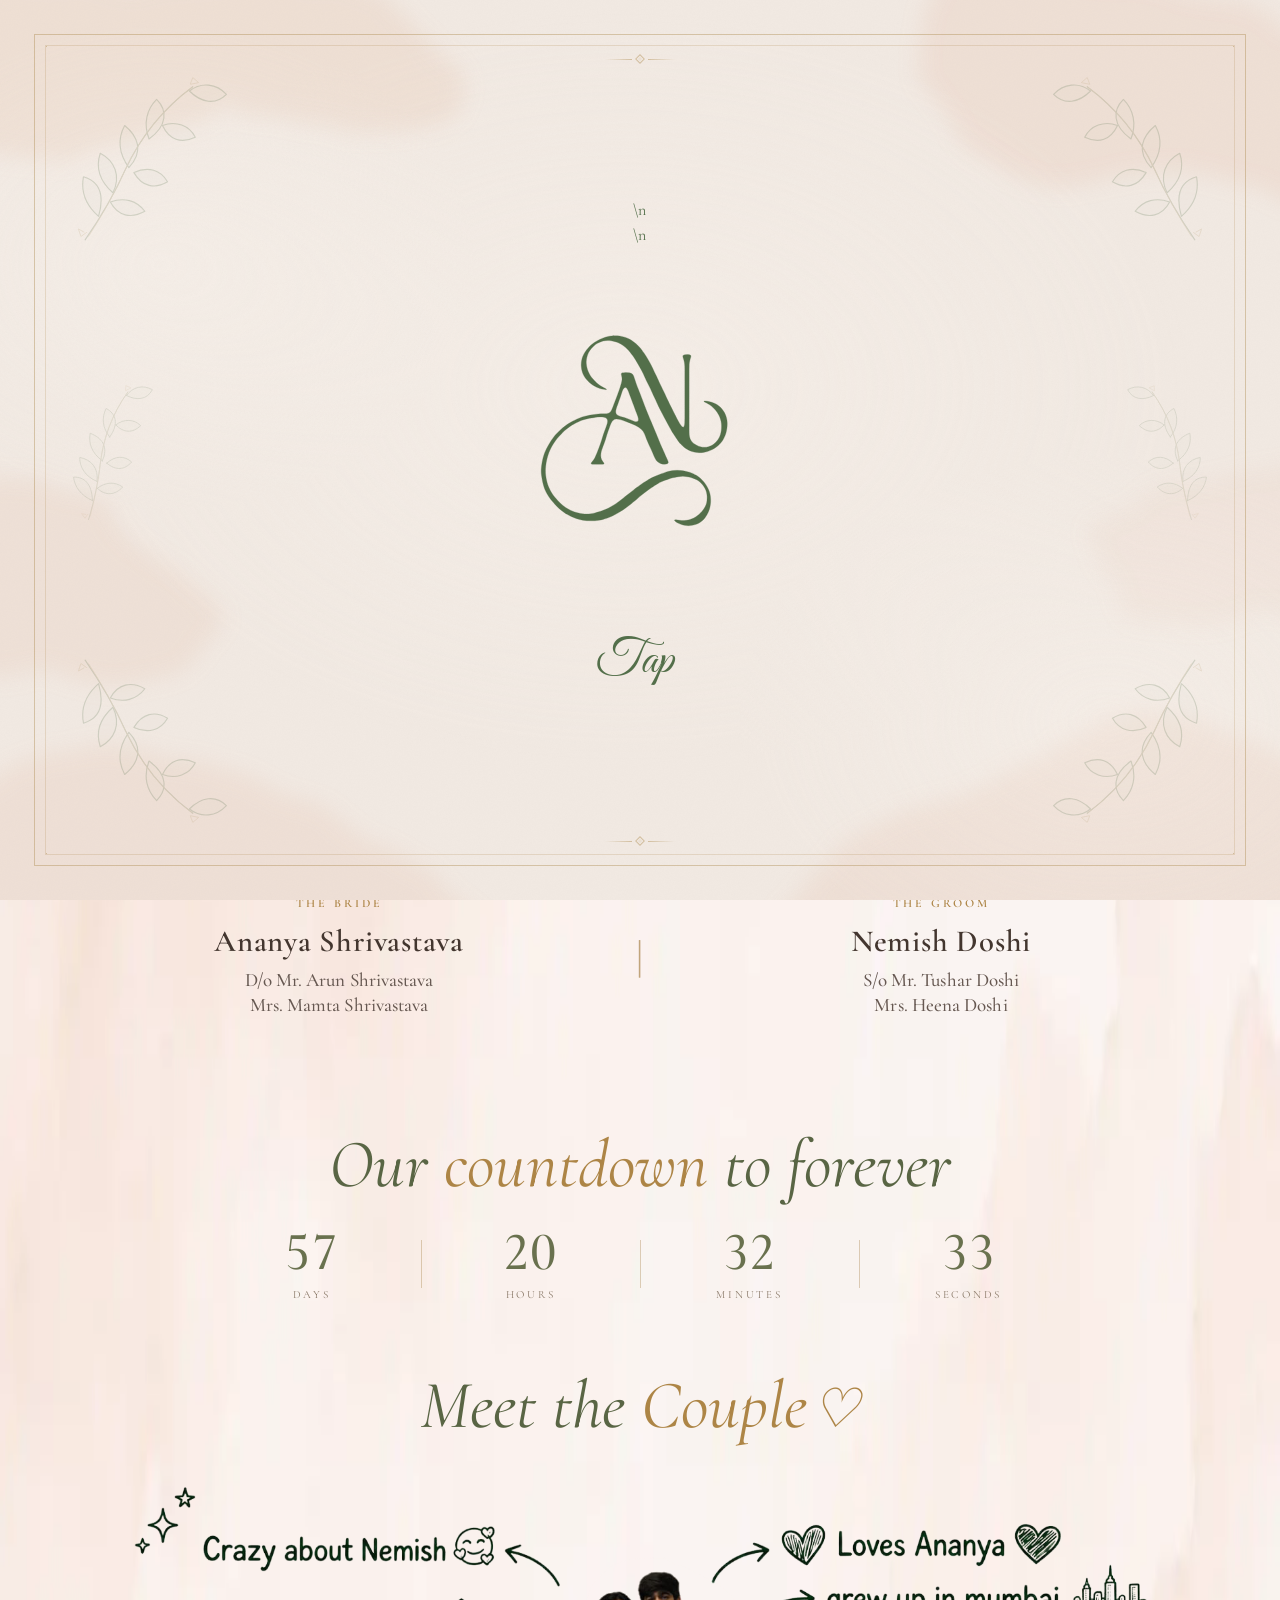
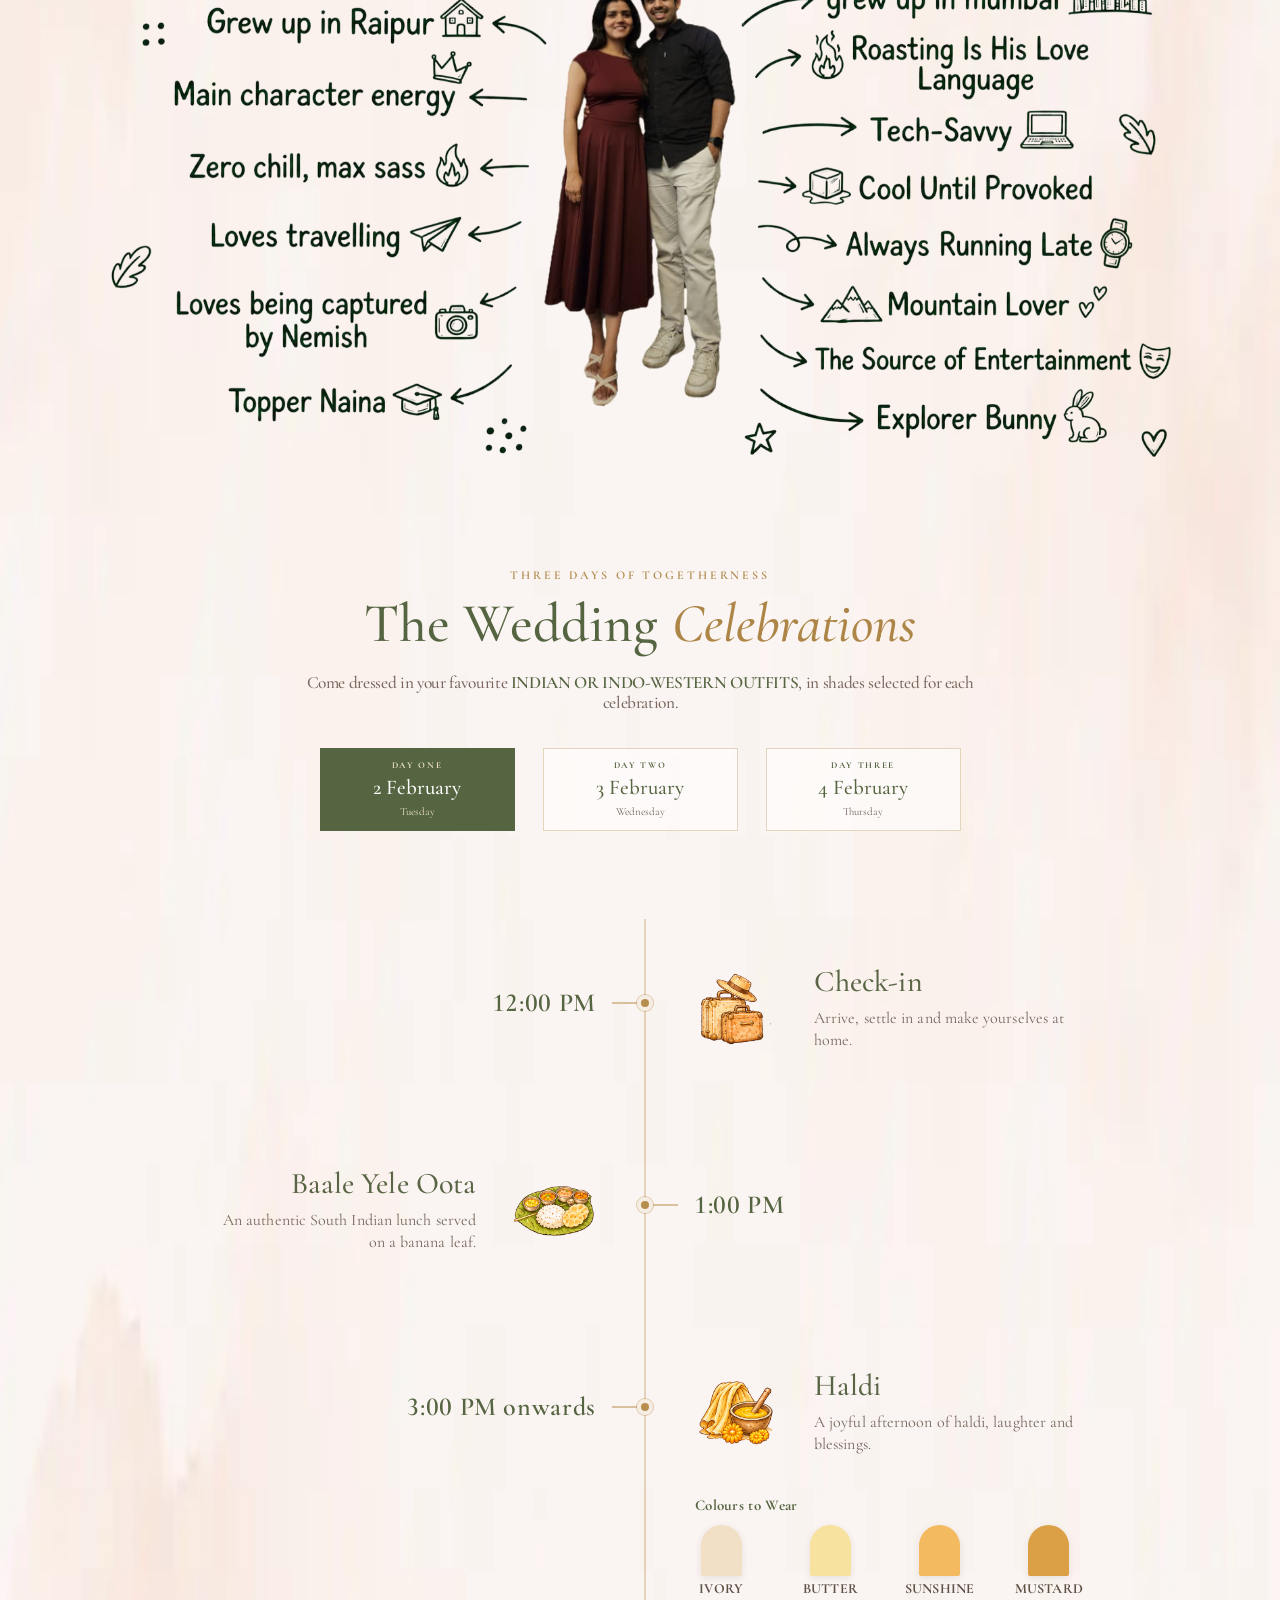
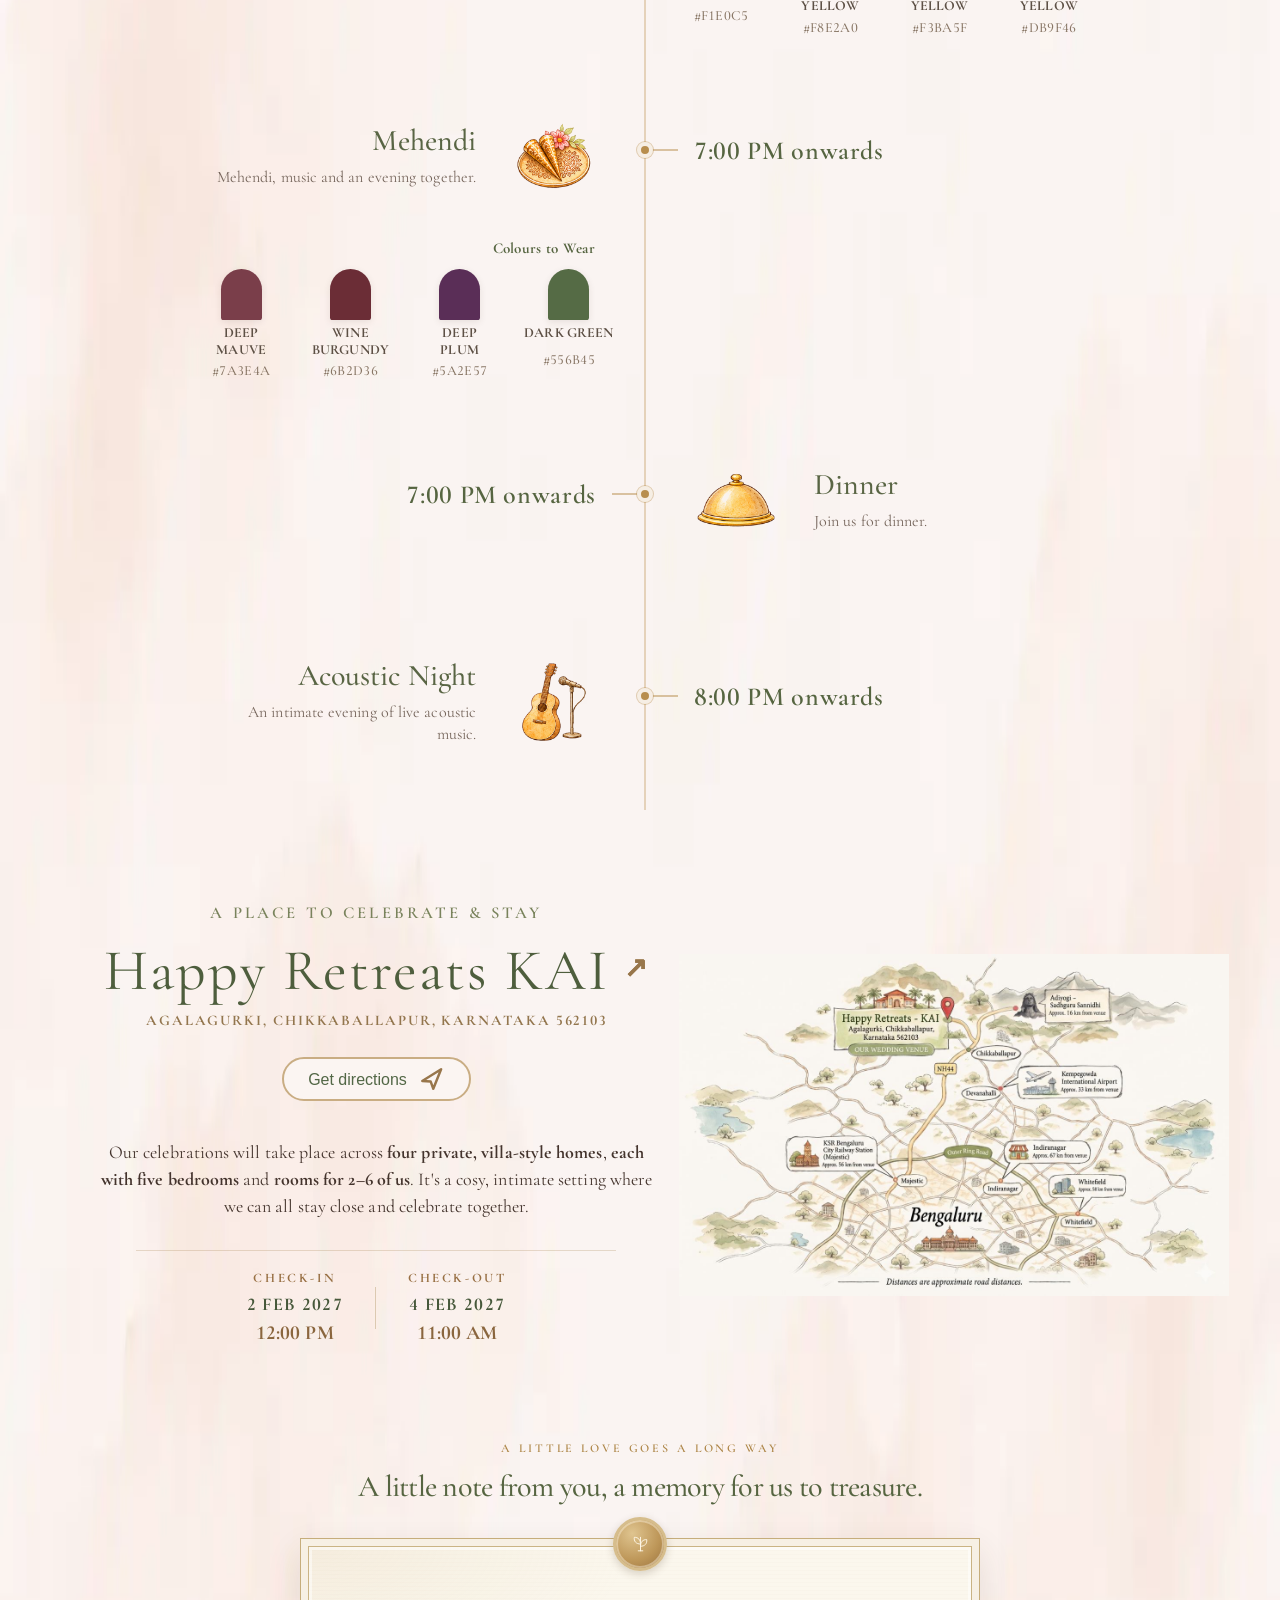
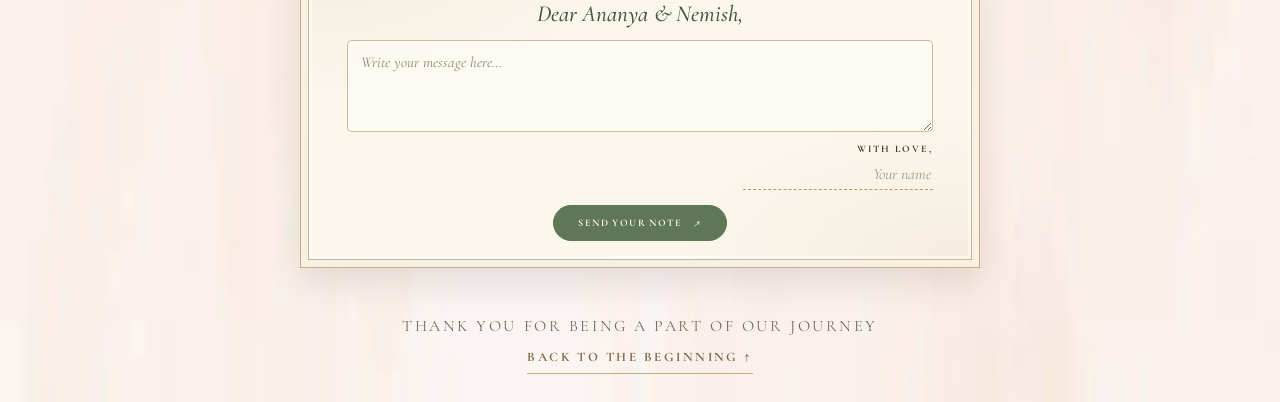
==== index.html @ 3cb09803 "Add balanced side botanical accents to intro cover" ====
<!doctype html>
<html lang="en">
<head>
  <meta charset="utf-8">
  <meta name="viewport" content="width=device-width, initial-scale=1">
  <meta name="theme-color" content="#fbf7f0">
  <meta name="description" content="Ananya Shrivastava and Nemish Doshi invite you to celebrate their wedding on 2–3 February 2027 at Happy Retreats KAI, Chikkaballapur, Karnataka.">
  <!-- Social link preview (Open Graph / Twitter) -->
  <meta property="og:type" content="website">
  <meta property="og:title" content="Ananya &amp; Nemish | Wedding Invitation">
  <meta property="og:description" content="We invite you to celebrate the wedding of Ananya and Nemish · 2–3 February 2027 · Bangalore, Karnataka.">
  <meta property="og:url" content="https://anu97github.github.io/ananya-nemish-wedding/">
  <meta property="og:image" content="https://raw.githubusercontent.com/anu97github/ananya-nemish-wedding/main/assets/Elegant%20Ananya%20and%20Nemish%20Wedding%20Invitation%20laptop.png">
  <meta property="og:image:alt" content="The wedding invitation hero image with the AN monogram, hands with rings, and Ananya and Nemish's wedding date and location">
  <meta name="twitter:card" content="summary_large_image">
  <meta name="twitter:title" content="Ananya &amp; Nemish | Wedding Invitation">
  <meta name="twitter:description" content="2–3 February 2027 · Bangalore, Karnataka">
  <meta name="twitter:image" content="https://raw.githubusercontent.com/anu97github/ananya-nemish-wedding/main/assets/Elegant%20Ananya%20and%20Nemish%20Wedding%20Invitation%20laptop.png">
  <title>Ananya &amp; Nemish | Wedding Invitation · 2–3 February 2027</title>
  <link rel="icon" type="image/png" href="assets/an-reverse.png">
  <link rel="apple-touch-icon" href="assets/an-reverse.png">
  <link rel="preconnect" href="https://fonts.googleapis.com">
  <link rel="preconnect" href="https://fonts.gstatic.com" crossorigin>
  <link href="https://fonts.googleapis.com/css2?family=Allura&family=Cormorant+Garamond:ital,wght@0,400;0,500;0,600;0,700;1,400;1,500&display=swap" rel="stylesheet">
  <link rel="preload" as="image" href="assets/intro-monogram-reference.svg">
  <link rel="stylesheet" href="styles.css?v=botanical-details-2">
  <link rel="preload" href="/assets/Mangal%20Rang%20Instrumental%20Ramayana%20A.R.%20Rahman.mp3" as="audio" type="audio/mpeg" fetchpriority="high">
  <script src="rsvp-config.js"></script>
  <script defer src="script.js?v=intro-ornaments-2"></script>
  <link rel="preconnect" href="https://fonts.googleapis.com">
  <link rel="preconnect" href="https://fonts.gstatic.com" crossorigin>
  <link href="https://fonts.googleapis.com/css2?family=Great+Vibes&display=swap" rel="stylesheet">
</head>
<body class="intro-active">
  <audio id="weddingAudio" preload="auto" loop playsinline aria-label="Wedding soundtrack"><source src="assets/Mangal%20Rang%20Instrumental%20Ramayana%20A.R.%20Rahman.mp3" type="audio/mpeg"></audio>
  <section class="invitation-intro" id="invitationIntro" aria-label="Open the wedding website">
    <span class="intro-botanical tl" aria-hidden="true"></span>
    <span class="intro-botanical tr" aria-hidden="true"></span>
    <span class="intro-botanical bl" aria-hidden="true"></span>
    <span class="intro-botanical br" aria-hidden="true"></span>\n    <span class="intro-botanical side-left" aria-hidden="true"></span>\n    <span class="intro-botanical side-right" aria-hidden="true"></span>
    <div class="intro-ornament intro-ornament-top" aria-hidden="true"><span></span></div>
    <div class="intro-logo" role="img" aria-label="Ananya and Nemish monogram"></div>
    <button class="intro-open-button" id="introOpenButton" type="button" hidden>TAP TO OPEN</button>
    <div class="intro-ornament intro-ornament-bottom" aria-hidden="true"><span></span></div>
  </section>

  <button class="sound-toggle" id="soundToggle" type="button" aria-pressed="false" aria-label="Turn wedding music on">
    <span class="sound-symbol" aria-hidden="true">♫</span><span id="soundLabel">SOUND OFF</span>
  </button>

  <main id="home"><section class="hero hero-editorial" aria-label="Wedding invitation for Ananya and Nemish">
      <div class="hero-image" aria-hidden="true">
        <picture>
          <source media="(max-width: 767px)" srcset="assets/Elegant%20Olive%20Wedding%20Invite%20mobile.png">
          <source media="(min-width: 768px) and (max-width: 1024px)" srcset="assets/Elegant%20Olive%20Wedding%20Invite%20mobile.png">
          <source media="(min-width: 1025px) and (max-width: 1199px)" srcset="assets/Ananya%20%26%20Nemish%20Wedding%20Invitation%20ipad.png">
          <img src="assets/Elegant%20Ananya%20and%20Nemish%20Wedding%20Invitation%20laptop.png" alt="Wedding invitation for Ananya and Nemish, 2 and 3 February 2027 at Happy Retreats KAI, Chikkaballapur" fetchpriority="high" decoding="async">
        </picture>
      </div>
    </section>

    <section class="families-countdown-section" id="families">
      <div class="families-section">
      <div class="families-heading">
        <p class="eyebrow">AN UNION OF TWO FAMILIES</p>
        <h2>with love &amp; blessings</h2>
        <div class="ornament-divider"><span></span><b>✥</b><span></span></div>
      </div>
      <div class="family-grid">
        <article class="family-card bride-card">
          <p class="family-role">THE BRIDE</p>
          <h3>Ananya Shrivastava</h3>
          <p class="parent-line">D/o Mr. Arun Shrivastava</p>
          <p class="parent-line">Mrs. Mamta Shrivastava</p>
        </article>
        <div class="family-separator" aria-hidden="true">|</div>
        <article class="family-card groom-card">
          <p class="family-role">THE GROOM</p>
          <h3>Nemish Doshi</h3>
          <p class="parent-line">S/o Mr. Tushar Doshi</p>
          <p class="parent-line">Mrs. Heena Doshi</p>
        </article>
      </div>
      </div>
      <div class="countdown-section" id="countdown" aria-labelledby="countdownTitle">
      <div class="countdown-inner">
        <h2 id="countdownTitle">Our <span class="heading-accent">countdown</span> to forever</h2>
        <div class="hero-countdown" id="countdownClock" aria-label="Countdown to the celebrations">
          <div><strong data-unit="days">—</strong><span>DAYS</span></div>
          <i></i>
          <div><strong data-unit="hours">—</strong><span>HOURS</span></div>
          <i></i>
          <div><strong data-unit="minutes">—</strong><span>MINUTES</span></div>
          <i></i>
          <div><strong data-unit="seconds">—</strong><span>SECONDS</span></div>
        </div>
        
      </div>
      </div>
    </section>

    <section class="couple-section reveal-section" id="meet-the-couple" aria-labelledby="meetCoupleTitle">
      <h2 class="about-us-title" id="meetCoupleTitle">Meet the <span class="heading-accent">Couple</span></h2>
      <img src="assets/about%20us%20version%201.png" alt="Ananya and Nemish together" loading="lazy">
    </section>

    <section class="itinerary-section reveal-section" id="itinerary" aria-labelledby="itineraryTitle">
      <div class="itinerary-heading">
        <p class="eyebrow">THREE DAYS OF TOGETHERNESS</p>
        <h2 id="itineraryTitle">The Wedding <em>Celebrations</em></h2>
        <p class="itinerary-dresscode-note">Come dressed in your favourite <span class="dresscode-green">Indian or Indo-Western outfits</span>, in shades selected for each celebration.</p>
      </div>
      <div class="day-tabs" role="tablist" aria-label="Wedding celebration days">
        <button class="day-tab is-active" id="day-tab-1" role="tab" aria-selected="true" aria-controls="day-panel-1" tabindex="0" data-day="0"><span>DAY ONE</span><strong>2 February</strong><small>Tuesday</small></button>
        <button class="day-tab" id="day-tab-2" role="tab" aria-selected="false" aria-controls="day-panel-2" tabindex="-1" data-day="1"><span>DAY TWO</span><strong>3 February</strong><small>Wednesday</small></button>
        <button class="day-tab" id="day-tab-3" role="tab" aria-selected="false" aria-controls="day-panel-3" tabindex="-1" data-day="2"><span>DAY THREE</span><strong>4 February</strong><small>Thursday</small></button>
      </div>
      <div class="day-panels">
        <div class="day-panel is-active" id="day-panel-1" role="tabpanel" aria-labelledby="day-tab-1" tabindex="0">
          <div class="timeline-scroll" aria-label="Tuesday 2 February timeline">
            <div class="timeline-track" aria-label="Day 1 events">
<article class="timeline-item time-left" data-event-index="1">
  <div class="timeline-time-column"><span class="timeline-time">12:00 PM</span></div>
  <i class="timeline-dot" aria-hidden="true"></i>
  <div class="timeline-event-column"><img class="timeline-event-icon" src="assets/check-in.png" alt="" aria-hidden="true" loading="eager" decoding="async"><h3>Check-in</h3><p>Arrive, settle in and make yourselves at home.</p></div>
</article>
<article class="timeline-item event-left" data-event-index="2">
  <div class="timeline-time-column"><span class="timeline-time">1:00 PM</span></div>
  <i class="timeline-dot" aria-hidden="true"></i>
  <div class="timeline-event-column"><img class="timeline-event-icon" src="assets/baale-yele-oota.png" alt="" aria-hidden="true" loading="eager" decoding="async"><h3>Baale Yele Oota</h3><p>An authentic South Indian lunch served on a banana leaf.</p></div>
</article>
<article class="timeline-item time-left" data-event-index="3">
  <div class="timeline-time-column"><span class="timeline-time">3:00 PM onwards</span></div>
  <i class="timeline-dot" aria-hidden="true"></i>
  <div class="timeline-event-column"><img class="timeline-event-icon" src="assets/haldi.png" alt="" aria-hidden="true" loading="eager" decoding="async"><h3>Haldi</h3><p>A joyful afternoon of haldi, laughter and blessings.</p><h4 class="timeline-palette-title">Colours to Wear</h4><div class="timeline-palette palette-expanded" aria-label="Guest dress code palette"><div class="palette-chip"><span class="palette-arch" style="--swatch:#F1E0C5"></span><strong>IVORY</strong><code>#F1E0C5</code></div><div class="palette-chip"><span class="palette-arch" style="--swatch:#F8E2A0"></span><strong>BUTTER YELLOW</strong><code>#F8E2A0</code></div><div class="palette-chip"><span class="palette-arch" style="--swatch:#F3BA5F"></span><strong>SUNSHINE YELLOW</strong><code>#F3BA5F</code></div><div class="palette-chip"><span class="palette-arch" style="--swatch:#DB9F46"></span><strong>MUSTARD YELLOW</strong><code>#DB9F46</code></div></div></div>
</article>
<article class="timeline-item event-left" data-event-index="4">
  <div class="timeline-time-column"><span class="timeline-time">7:00 PM onwards</span></div>
  <i class="timeline-dot" aria-hidden="true"></i>
  <div class="timeline-event-column"><img class="timeline-event-icon" src="assets/mehendi.png" alt="" aria-hidden="true" loading="eager" decoding="async"><h3>Mehendi</h3><p>Mehendi, music and an evening together.</p><h4 class="timeline-palette-title">Colours to Wear</h4><div class="timeline-palette palette-expanded" aria-label="Guest dress code palette"><div class="palette-chip"><span class="palette-arch" style="--swatch:#7A3E4A"></span><strong>DEEP<br>MAUVE</strong><code>#7A3E4A</code></div><div class="palette-chip"><span class="palette-arch" style="--swatch:#6B2D36"></span><strong>WINE BURGUNDY</strong><code>#6B2D36</code></div><div class="palette-chip"><span class="palette-arch" style="--swatch:#5A2E57"></span><strong>DEEP<br>PLUM</strong><code>#5A2E57</code></div><div class="palette-chip"><span class="palette-arch" style="--swatch:#556B45"></span><strong>DARK GREEN</strong><code>#556B45</code></div></div></div>
</article>
<article class="timeline-item time-left" data-event-index="5">
  <div class="timeline-time-column"><span class="timeline-time">7:00 PM onwards</span></div>
  <i class="timeline-dot" aria-hidden="true"></i>
  <div class="timeline-event-column"><img class="timeline-event-icon" src="assets/dinner.png" alt="" aria-hidden="true" loading="eager" decoding="async"><h3>Dinner</h3><p>Join us for dinner.</p></div>
</article>
<article class="timeline-item event-left" data-event-index="6">
  <div class="timeline-time-column"><span class="timeline-time">8:00 PM onwards</span></div>
  <i class="timeline-dot" aria-hidden="true"></i>
  <div class="timeline-event-column"><img class="timeline-event-icon" src="assets/acoustic-night.png" alt="" aria-hidden="true" loading="eager" decoding="async"><h3>Acoustic Night</h3><p>An intimate evening of live acoustic music.</p></div>
</article>
</div>          </div>
        </div>
        <div class="day-panel" id="day-panel-2" role="tabpanel" aria-labelledby="day-tab-2" tabindex="0" hidden>
          <div class="timeline-scroll" aria-label="Wednesday 3 February timeline">
            <div class="timeline-track" aria-label="Day 2 events">
<article class="timeline-item time-left" data-event-index="1">
  <div class="timeline-time-column"><span class="timeline-time">8:00 AM onwards</span></div>
  <i class="timeline-dot" aria-hidden="true"></i>
  <div class="timeline-event-column"><img class="timeline-event-icon" src="assets/breakfast.png" alt="" aria-hidden="true" loading="eager" decoding="async"><h3>Breakfast</h3><p>A relaxed start to the wedding day.</p></div>
</article>
<article class="timeline-item event-left" data-event-index="2">
  <div class="timeline-time-column"><span class="timeline-time">12:30 PM onwards</span></div>
  <i class="timeline-dot" aria-hidden="true"></i>
  <div class="timeline-event-column"><img class="timeline-event-icon" src="assets/lunch.png" alt="" aria-hidden="true" loading="eager" decoding="async"><h3>Lunch</h3><p>Lunch before the wedding celebrations.</p></div>
</article>
<article class="timeline-item time-left" data-event-index="3">
  <div class="timeline-time-column"><span class="timeline-time">3:00 PM onwards</span></div>
  <i class="timeline-dot" aria-hidden="true"></i>
  <div class="timeline-event-column"><img class="timeline-event-icon" src="assets/wedding.png" alt="" aria-hidden="true" loading="eager" decoding="async"><h3>Wedding</h3><p>For our daytime wedding, please choose from these colours.</p><h4 class="timeline-palette-title">Colours to Wear</h4><div class="timeline-palette palette-expanded" aria-label="Wedding guest dress code palette"><div class="palette-chip"><span class="palette-arch" style="--swatch:#C98F91"></span><strong>DUSTY<br>ROSE</strong><code>#C98F91</code></div><div class="palette-chip"><span class="palette-arch" style="--swatch:#BC8067"></span><strong>PEACH</strong><code>#BC8067</code></div><div class="palette-chip"><span class="palette-arch" style="--swatch:#9B829A"></span><strong>DUSTY<br>MAUVE</strong><code>#9B829A</code></div><div class="palette-chip"><span class="palette-arch" style="--swatch:#7E8966"></span><strong>MUTED<br>OLIVE</strong><code>#7E8966</code></div></div></div>
</article>
<article class="timeline-item event-left" data-event-index="4">
  <div class="timeline-time-column"><span class="timeline-time">7:00 PM onwards</span></div>
  <i class="timeline-dot" aria-hidden="true"></i>
  <div class="timeline-event-column"><img class="timeline-event-icon" src="assets/dinner-day3.png" alt="" aria-hidden="true" loading="eager" decoding="async"><h3>Dinner</h3><p>Celebrate the newlyweds over dinner.</p></div>
</article>
</div>          </div>
        </div>
        <div class="day-panel" id="day-panel-3" role="tabpanel" aria-labelledby="day-tab-3" tabindex="0" hidden>
          <div class="timeline-scroll day-three-timeline" aria-label="Thursday 4 February timeline">
            <div class="timeline-track" aria-label="Day 3 events">
<article class="timeline-item time-left" data-event-index="1">
  <div class="timeline-time-column"><span class="timeline-time">8:00 AM onwards</span></div>
  <i class="timeline-dot" aria-hidden="true"></i>
  <div class="timeline-event-column"><img class="timeline-event-icon" src="assets/breakfast-day3.png" alt="" aria-hidden="true" loading="eager" decoding="async"><h3>Breakfast</h3><p>One last breakfast together.</p></div>
</article>
<article class="timeline-item event-left" data-event-index="2">
  <div class="timeline-time-column"><span class="timeline-time">11:00 AM</span></div>
  <i class="timeline-dot" aria-hidden="true"></i>
  <div class="timeline-event-column"><img class="timeline-event-icon" src="assets/check-out.png" alt="" aria-hidden="true" loading="eager" decoding="async"><h3>Check-out</h3><p>Time to say goodbye, with memories to take home.</p></div>
</article>
</div>          </div>
        </div>
      </div>
      <p class="timeline-hint">← SWIPE TO EXPLORE THE TIMELINE →</p>
    </section>
    <section class="venue-section reveal-section" id="venue">
      <div class="venue-layout">
        <div class="venue-content venue-details-column">
          <p class="eyebrow">A PLACE TO CELEBRATE & STAY</p>
          <h2>Happy Retreats KAI <a class="venue-directions-link" href="https://www.google.com/maps/search/?api=1&amp;query=Happy+Retreats+KAI%2C+Agalagurki%2C+Chikkaballapur%2C+Karnataka+562103" target="_blank" rel="noopener noreferrer" aria-label="Open Happy Retreats KAI in Google Maps" title="Open in Google Maps">↗</a></h2>
          <p class="venue-location">AGALAGURKI, CHIKKABALLAPUR, KARNATAKA 562103</p>
          <p class="venue-get-directions"><a href="https://www.google.com/maps/search/?api=1&amp;query=Happy+Retreats+KAI%2C+Agalagurki%2C+Chikkaballapur%2C+Karnataka+562103" target="_blank" rel="noopener noreferrer"><span class="directions-label">Get directions</span><svg class="directions-icon" viewBox="0 0 40 40" aria-hidden="true"><path d="M5 23L34 5L22 35L18 24L5 23Z" fill="none" stroke="currentColor" stroke-width="3.8" stroke-linecap="round" stroke-linejoin="round"/></svg></a></p>
          <p class="venue-description">Our celebrations will take place across <strong>four private, villa-style homes</strong>, <strong>each with five bedrooms</strong> and <strong>rooms for 2–6 of us</strong>. It's a cosy, intimate setting where we can all stay close and celebrate together.</p>
          <div class="stay-details">
            <div><span>CHECK-IN</span><strong>2 FEB 2027</strong><small>12:00 PM</small></div>
            <i></i>
            <div><span>CHECK-OUT</span><strong>4 FEB 2027</strong><small>11:00 AM</small></div>
          </div>
        </div>
        <div class="venue-map-column">
          <img
            class="venue-map-preview"
            src="assets/map%20preview%20new.jpeg"
            alt="Hand-drawn watercolor map of Bengaluru wedding retreats and nearby landmarks."
            loading="lazy"
            decoding="async"
          >
        </div>
      </div>
    </section>

    <section class="couple-note-section reveal-section" id="couple-note" aria-labelledby="coupleNoteTitle">
      <div class="note-section-inner">
        <p class="eyebrow">A LITTLE LOVE GOES A LONG WAY</p>
        <h2 id="coupleNoteTitle">A little note from you, a memory for us to treasure.</h2>
        <div class="guestbook-card is-open" id="guestbookCard">
          <span class="guestbook-medallion" aria-hidden="true"></span>
          <div class="guestbook-card-inner">
            <p class="guestbook-dear">Dear Ananya &amp; Nemish,</p>
            <form id="guestbookForm" class="guestbook-form" method="post" target="guestbookSubmitFrame" novalidate>
              <input type="hidden" name="submissionId" id="guestbookSubmissionId" value="">
              <label class="guestbook-honeypot" aria-hidden="true" tabindex="-1">Leave this field empty<input type="text" name="website" tabindex="-1" autocomplete="off"></label>
              <textarea id="guestbookMessage" name="message" rows="4" maxlength="1200" aria-label="Your note to Ananya and Nemish" placeholder="Write your message here…" required></textarea>
              <label class="guestbook-name-label" for="guestbookName">WITH LOVE,</label>
              <input id="guestbookName" name="name" type="text" maxlength="100" autocomplete="name" placeholder="Your name" required>
              <button class="guestbook-submit" type="submit"><span>SEND YOUR NOTE</span><span aria-hidden="true">↗</span></button>
              <p class="guestbook-feedback" id="guestbookFeedback" role="status" aria-live="polite" hidden></p>
            </form>
          </div>
        </div>
        <iframe name="guestbookSubmitFrame" id="guestbookSubmitFrame" title="Guestbook note submission" class="guestbook-submit-frame"></iframe>
      </div>
    </section>
  <footer class="site-footer site-footer-minimal" id="footer">
    <div class="footer-content">
      <p class="footer-thanks">THANK YOU FOR BEING A PART OF OUR JOURNEY</p>
      <a href="#home" class="back-to-top">BACK TO THE BEGINNING ↑</a>
    </div>
  </footer>
  </main>
  <!-- Redeploy trigger: PR #39 preview refresh -->
  <!-- Trigger Vercel preview deployment -->
</body>
</html>
---- styles.css ----
:root{
  --paper:#FAF8F2;
  --paper-light:#E8E1D3;
  --blush:#E8E1D3;
  --blush-deep:#D9E4D4;
  --sage:#AEBEA3;
  --sage-soft:#D9E4D4;
  --olive:#5F7757;
  --dark-olive:#46563F;
  --gold:#C6AD7B;
  --gold-light:#C6AD7B;
  --ink:#49372B;
  --muted:#49372B;
  --line:rgba(198,173,123,.38);
  --serif:'Montserrat',Arial,sans-serif;
  --sans:'Montserrat',Arial,sans-serif;
  --script:'Allura',cursive;
  --max:1320px;
}
*{box-sizing:border-box}
html{scroll-behavior:smooth;scroll-padding-top:20px}
body{margin:0;background:var(--paper);color:var(--ink);font-family:var(--sans);font-size:16px;line-height:1.6;letter-spacing:.005em}
a{color:inherit;text-decoration:none}
button,input,select,textarea{font:inherit}
::selection{background:#e7d2d1;color:#46342e}
img{max-width:100%}

.sound-toggle{
  position:fixed;z-index:1000;right:20px;bottom:calc(22px + env(safe-area-inset-bottom, 0px));top:auto;width:46px;height:46px;border-radius:50%;
  display:grid;place-items:center;border:1px solid rgba(164,129,72,.55);
  background:rgba(255,251,244,.92);color:var(--olive);box-shadow:0 5px 20px rgba(57,43,32,.11);
  cursor:pointer;transition:background .25s,border-color .25s,transform .25s;
}
.sound-toggle:hover{transform:translateY(-2px);background:#f1e7d9}
.sound-symbol{font-size:23px;line-height:1;color:var(--olive)}
.sound-toggle[aria-pressed=true]{background:var(--olive);border-color:var(--olive);color:white}
.sound-toggle[aria-pressed=true] .sound-symbol{color:white}
#soundLabel{position:absolute;width:1px;height:1px;overflow:hidden;clip:rect(0,0,0,0);white-space:nowrap}
.eyebrow{margin:0;color:var(--gold);font-size:12px;font-weight:600;letter-spacing:.24em;line-height:1.65;text-transform:uppercase}
.ornament-divider{display:flex;align-items:center;justify-content:center;gap:15px;color:var(--gold);margin:18px auto}
.ornament-divider span{width:74px;height:1px;background:var(--gold-light)}
.ornament-divider b{font-size:16px;font-weight:400;line-height:1}
.hero{
  min-height:610px;position:relative;isolation:isolate;overflow:hidden;
  display:flex;align-items:center;justify-content:center;text-align:center;
  padding:68px 24px 54px;
  background:
    radial-gradient(ellipse at 50% 22%,rgba(255,255,255,.9),transparent 53%),
    linear-gradient(135deg,#fffaf4 0%,#f8eeea 48%,#f3f3e9 100%);
}
.hero-border{position:absolute;inset:17px clamp(12px,3vw,38px);border:1px solid rgba(168,134,79,.34);pointer-events:none}
.hero-border:before,.hero-border:after{content:"";position:absolute;width:42px;height:42px;border-color:rgba(173,133,70,.55);border-style:solid}
.hero-border:before{top:9px;left:9px;border-width:1px 0 0 1px}
.hero-border:after{right:9px;bottom:9px;border-width:0 1px 1px 0}
.hero-floral{position:absolute;width:min(26vw,330px);height:min(26vw,330px);background:url('assets/floral-corners.svg') left top/contain no-repeat;opacity:.83;pointer-events:none;z-index:-1}
.hero-floral-left{left:-20px;top:-10px}
.hero-floral-right{right:-20px;top:-10px;transform:scaleX(-1)}
.hero-arch{
  position:absolute;z-index:-1;top:42px;left:50%;transform:translateX(-50%);
  width:min(760px,78vw);height:505px;border:1px solid rgba(184,149,91,.24);
  border-bottom:0;border-radius:52% 52% 0 0/34% 34% 0 0;pointer-events:none;
}
.hero-arch:before{content:"";position:absolute;inset:22px 22px 0;border:1px solid rgba(184,149,91,.16);border-bottom:0;border-radius:52% 52% 0 0/34% 34% 0 0}
.hero-content{position:relative;z-index:1;width:min(900px,100%)}
.hero-monogram{display:block;width:128px;height:91px;object-fit:contain;margin:0 auto 21px}
.hero .eyebrow{margin-bottom:17px;color:#736b3f;font-size:13px;letter-spacing:.28em}
.couple-names{
  display:flex;align-items:baseline;justify-content:center;gap:clamp(12px,2.5vw,30px);
  margin:0 auto;color:var(--olive);font:400 clamp(76px,10vw,132px)/.88 var(--script);
  white-space:nowrap;
}
.couple-names i{font:400 .44em/1 var(--script);color:var(--gold);font-style:normal}
.hero .ornament-divider{margin:25px auto 14px}
.hero-date{margin:0;color:#473a2f;font:600 19px/1.5 var(--serif);letter-spacing:.25em}
.hero-venue{margin:7px 0 17px;color:#66564b;font-size:13px;font-weight:600;letter-spacing:.19em}
.hero-venue span{color:var(--gold);padding:0 5px}
.hero-countdown{display:flex;justify-content:center;align-items:center;gap:clamp(15px,3vw,32px);margin:19px auto 18px}
.hero-countdown>div{display:flex;flex-direction:column;align-items:center;min-width:42px}
.hero-countdown strong{font-size:22px;font-weight:500;line-height:1.1;color:#6b7252;font-variant-numeric:tabular-nums}
.hero-countdown span{font-size:9px;letter-spacing:.2em;color:#8a7968}
.hero-countdown i{height:25px;width:1px;background:var(--line)}
.scroll-link{display:inline-flex;flex-direction:column;align-items:center;gap:6px;margin-top:11px;color:#8a795e;font-size:9px;font-weight:600;letter-spacing:.22em}
.scroll-link span{font-size:18px;color:var(--gold);animation:arrowFloat 1.8s ease-in-out infinite}
@keyframes arrowFloat{0%,100%{transform:translateY(0)}50%{transform:translateY(6px)}}
.families-section{
  position:relative;isolation:isolate;overflow:hidden;padding:47px 24px 54px;
  background:linear-gradient(105deg,#fffaf5 0%,#fffdf9 48%,#fbf5f0 100%);
  border-top:1px solid rgba(181,145,89,.23);border-bottom:1px solid rgba(181,145,89,.23);
}
.families-heading{text-align:center;position:relative;z-index:1}
.families-heading .eyebrow{font-size:13px;letter-spacing:.26em;color:var(--olive)}
.families-heading h2{margin:2px 0 0;color:#886f59;font:italic 400 35px/1.05 var(--serif)}
.families-heading .ornament-divider{margin:13px auto 18px}
.family-grid{
  max-width:1180px;margin:0 auto;display:grid;grid-template-columns:minmax(0,1fr) 150px minmax(0,1fr);
  align-items:center;gap:clamp(20px,4vw,54px);position:relative;z-index:1;
}
.family-card{text-align:center;padding:8px 15px 13px}
.family-role{margin:0 0 12px;color:var(--gold);font-size:12px;font-weight:600;letter-spacing:.24em}
.family-card h3{margin:0 0 10px;color:#43362f;font:600 clamp(26px,2.4vw,36px)/1.08 var(--serif);letter-spacing:.025em}
.parent-line{margin:0;color:#665851;font-size:19px;line-height:1.3;font-weight:500}
.family-emblem{height:112px;display:flex;align-items:center;justify-content:center;gap:14px}
.family-emblem img{width:112px;height:85px;object-fit:contain}
.emblem-rule{height:85px;width:1px;background:rgba(171,135,79,.46)}
.celebrate-section{
  position:relative;max-width:1400px;margin:0 auto;padding:28px clamp(20px,3.5vw,48px);
  display:grid;grid-template-columns:1.08fr .92fr;gap:clamp(26px,4vw,58px);align-items:center;
  background:linear-gradient(110deg,#f4e5e2 0%,#fffaf4 56%,#eef1e8 100%);
  border-bottom:1px solid rgba(173,133,70,.25);
}
.celebrate-image{position:relative;min-height:338px;overflow:hidden;border:1px solid rgba(169,132,81,.29);box-shadow:0 14px 34px rgba(76,54,44,.09)}
.celebrate-image:after{content:"";position:absolute;inset:10px;border:1px solid rgba(255,251,244,.8);pointer-events:none}
.celebrate-image img{width:100%;height:100%;min-height:338px;display:block;object-fit:cover;object-position:center 44%;transition:transform 1s ease}
.celebrate-section:hover .celebrate-image img{transform:scale(1.025)}
.celebrate-copy{text-align:center;padding:22px 15px;position:relative;z-index:1}
.celebrate-copy .eyebrow{color:#7b7951}
.celebrate-copy h2{margin:12px 0 0;color:#4f603a;font:400 clamp(70px,8vw,104px)/.77 var(--script)}
.celebrate-copy h2 em{font-style:normal;color:#a27d62}
.celebrate-copy .ornament-divider{margin:24px auto 17px}
.celebrate-copy>p:last-child{margin:0;color:#77675a;font-size:17px;line-height:1.45;letter-spacing:.03em}
.celebrate-floral{position:absolute;right:0;bottom:0;width:170px;height:150px;background:url('assets/floral-corners.svg') right bottom/contain no-repeat;opacity:.3;transform:rotate(180deg);pointer-events:none}
.event-band{
  position:relative;max-width:1450px;margin:0 auto;padding:24px clamp(18px,3.6vw,52px);
  display:grid;grid-template-columns:minmax(250px, .95fr) minmax(205px,.72fr) minmax(410px,1.35fr);
  gap:clamp(20px,3vw,42px);align-items:center;min-height:350px;
  border-bottom:1px solid rgba(166,133,89,.31);scroll-margin-top:16px;
}
.haldi-band{background:linear-gradient(100deg,#fff7e8 0%,#fcf4e9 55%,#fffaf3 100%)}
.mehendi-band{background:linear-gradient(100deg,#f4e5e4 0%,#f7eeee 52%,#fcf7f1 100%)}
.wedding-band{background:linear-gradient(100deg,#edf2e9 0%,#f2f4ed 55%,#fffaf6 100%)}
.event-photo{position:relative;height:294px;overflow:hidden;border:1px solid rgba(158,125,79,.32);box-shadow:0 10px 26px rgba(66,47,38,.10);background:#f1e6d9}
.event-photo:after{content:"";position:absolute;inset:8px;border:1px solid rgba(255,250,241,.8);pointer-events:none}
.event-photo img{display:block;width:100%;height:100%;object-fit:cover;object-position:center 48%;transition:transform 1s ease}
.event-band:hover .event-photo img{transform:scale(1.035)}
.event-title{text-align:center;padding:12px 0}
.event-kicker{margin:0 0 8px;color:#97764e;font-size:10px;font-weight:600;letter-spacing:.18em}
.event-title h2{margin:0;color:#596544;font:400 clamp(64px,6vw,86px)/.82 var(--script);white-space:nowrap}
.event-subtitle{margin:9px 0 0;color:#59493d;font-size:14px;font-weight:600;letter-spacing:.21em;line-height:1.2}
.small-flourish{display:inline-block;margin-top:14px;color:var(--gold);font-size:17px}
.event-details{min-width:0;padding:10px 0 8px}
.event-facts{display:flex;flex-direction:column;gap:7px;margin:0 0 15px;padding:0 0 15px;border-bottom:1px solid rgba(169,133,77,.28)}
.event-facts p{display:flex;align-items:center;gap:10px;margin:0;color:#56483d;line-height:1.2}
.fact-icon{width:20px;flex:0 0 20px;text-align:center;color:#b28b49;font-size:19px;line-height:1}
.fact-label{font-size:13px;letter-spacing:.095em;font-weight:600}
.event-facts strong{font-size:17px;letter-spacing:.06em;font-weight:700;color:#4f5a3b}
.music-note{font-size:23px}
.dress-code h3{display:flex;align-items:center;justify-content:center;gap:9px;margin:0 0 13px;color:#6b5a48;font-size:11px;font-weight:600;letter-spacing:.2em;text-align:center}
.dress-code h3 span{display:block;width:31px;height:1px;background:#c6aa7a}
.palette-grid{display:grid;grid-template-columns:repeat(4,minmax(0,1fr));gap:clamp(5px,1.1vw,14px);align-items:start}
.palette-swatch{min-width:0;display:flex;align-items:center;flex-direction:column;text-align:center;gap:2px}
.paint-mark{
  display:block;width:clamp(51px,5vw,76px);height:27px;margin:0 auto 2px;
  background:var(--swatch);-webkit-mask:url('assets/paint-stroke.svg') center/100% 100% no-repeat;
  mask:url('assets/paint-stroke.svg') center/100% 100% no-repeat;
  filter:drop-shadow(0 1px 1px rgba(87,67,47,.14));
}
.palette-swatch b{display:block;max-width:100%;color:#5d5146;font-size:10px;line-height:1.25;letter-spacing:.02em;font-weight:700}
.palette-swatch code{font-family:var(--serif);font-size:12px;line-height:1.15;color:#827363;letter-spacing:.04em}
.dress-note{margin:9px 0 0;color:#83776a;font-size:11px;text-align:center;font-style:italic}
.venue-section{
  position:relative;isolation:isolate;overflow:hidden;padding:76px 24px 68px;text-align:center;
  background:linear-gradient(140deg,#f0f3e9 0%,#fdf9f2 51%,#f3e7e6 100%);
  border-bottom:1px solid rgba(169,132,80,.25);
}
.venue-floral{position:absolute;top:-5px;width:230px;height:270px;background:url('assets/floral-corners.svg') left top/contain no-repeat;opacity:.75;z-index:-1}
.venue-floral-left{left:-15px}
.venue-floral-right{right:-15px;transform:scaleX(-1)}
.venue-content{max-width:760px;margin:0 auto;position:relative;z-index:1}
.venue-content .eyebrow{color:#79835c}
.venue-content h2{margin:8px 0 0;color:#4e5e3d;font:400 clamp(39px,5vw,58px)/1.03 var(--serif);letter-spacing:.035em}
.venue-location{margin:7px 0 12px;color:#93764e;font-size:12px;font-weight:700;letter-spacing:.23em}
.venue-address{margin:0;color:#74675d;font-size:16px;line-height:1.4}
.map-link{display:inline-flex;align-items:center;gap:12px;margin:20px auto 25px;padding:10px 28px;border:1px solid #aa8249;border-radius:40px;color:#8a6539;font-size:11px;font-weight:700;letter-spacing:.18em;transition:background .25s,color .25s}
.map-link:hover{background:#a27a45;color:#fff}
.map-link span{font-size:16px}
.stay-details{display:flex;justify-content:center;align-items:center;gap:32px;margin:0 auto;padding-top:17px;border-top:1px solid rgba(162,128,75,.25);max-width:480px}
.stay-details div{display:flex;flex-direction:column;gap:1px}
.stay-details span{color:#927a5d;font-size:10px;letter-spacing:.18em;font-weight:700}
.stay-details strong{font-size:15px;font-weight:700;letter-spacing:.06em}
.stay-details small{font-size:13px;color:#817469}
.stay-details i{display:block;height:42px;width:1px;background:var(--line)}
.rsvp-section{
  position:relative;isolation:isolate;overflow:hidden;padding:76px 24px 82px;text-align:center;
  background:linear-gradient(110deg,#f8eded 0%,#fffaf4 50%,#edf2e9 100%);
}
.rsvp-frame{position:absolute;inset:28px clamp(12px,4vw,54px);border:1px solid rgba(174,135,79,.32);pointer-events:none;z-index:-1}
.rsvp-frame:before{content:"";position:absolute;left:50%;top:-1px;transform:translateX(-50%);width:min(470px,70%);height:95px;border:1px solid rgba(174,135,79,.28);border-bottom:0;border-radius:50% 50% 0 0/100% 100% 0 0;background:rgba(255,250,244,.16)}
.rsvp-floral{position:absolute;top:0;width:240px;height:310px;background:url('assets/floral-corners.svg') left top/contain no-repeat;opacity:.67;z-index:-1}
.rsvp-floral-left{left:-5px}
.rsvp-floral-right{right:-5px;transform:scaleX(-1)}
.rsvp-inner{max-width:700px;margin:0 auto;position:relative;z-index:1}
.rsvp-inner .eyebrow{color:#927453}
.rsvp-inner h2{margin:2px 0 0;color:#596744;font:400 clamp(65px,8vw,88px)/.9 var(--script)}
.rsvp-inner h2 em{font-style:normal;color:#a77e67}
.rsvp-intro{margin:10px auto 25px;color:#76665c;font-size:17px}
.rsvp-form{position:relative;padding:30px clamp(18px,4vw,46px);background:rgba(255,253,249,.9);border:1px solid rgba(168,132,81,.36);box-shadow:0 14px 38px rgba(72,51,43,.07);text-align:left}
.rsvp-form:before{content:"";position:absolute;inset:8px;border:1px solid rgba(168,132,81,.18);pointer-events:none}
.form-grid{display:grid;grid-template-columns:.65fr 1.35fr;gap:15px 14px;position:relative;z-index:1}
.field{display:flex;flex-direction:column;gap:5px;min-width:0}
.field>span,.attendance legend{font-family:var(--serif);color:#75634f;font-size:12px;letter-spacing:.16em;font-weight:700}
.field small{font-size:10px;letter-spacing:.04em;color:#9a8876}
.field input,.field select,.field textarea{width:100%;border:1px solid #d8c9b9;border-radius:0;background:#fffdf9;color:#4d3e34;padding:11px 12px;font-size:15px;outline:none;transition:border-color .2s,box-shadow .2s}
.field textarea{resize:vertical;min-height:72px}
.field input:focus,.field select:focus,.field textarea:focus{border-color:#9e875f;box-shadow:0 0 0 3px rgba(173,133,70,.11)}
.attendance{grid-column:1/-1;display:grid;grid-template-columns:1fr 1fr;gap:10px;border:0;padding:0;margin:0}
.attendance legend{grid-column:1/-1;padding:0 0 3px}
.attendance label{position:relative;cursor:pointer;min-width:0}
.attendance input{position:absolute;inset:0;opacity:0;cursor:pointer}
.attendance label span{display:flex;align-items:center;justify-content:center;min-height:53px;padding:10px;border:1px solid #d8c9b9;background:#fffdf9;color:#66564c;transition:.2s}
.attendance b{font:600 19px/1.1 var(--serif)}
.attendance input:checked+span{background:#edf1e7;border-color:#8d9a7e;box-shadow:inset 0 0 0 1px #8d9a7e}
.attendance input:focus-visible+span{outline:2px solid var(--gold);outline-offset:2px}
.guest-field,.note-field{grid-column:1/-1}
.submit-rsvp{position:relative;z-index:1;display:flex;width:100%;justify-content:space-between;align-items:center;margin-top:20px;padding:13px 17px;border:1px solid #78845f;background:#78845f;color:#fffdf6;font-size:11px;letter-spacing:.19em;font-weight:700;cursor:pointer;transition:background .2s}
.submit-rsvp:hover{background:#586846}
.submit-rsvp span{font-size:18px}
.form-note{position:relative;z-index:1;margin:12px 0 0;text-align:center;color:#958576;font-size:11px}
.form-feedback{position:relative;z-index:1;margin-top:13px;padding:12px;border:1px solid #a8b49b;background:#edf2e9;color:#4e613f;text-align:center;font-size:14px}
.form-feedback[hidden],.guest-field[hidden]{display:none!important}
.site-footer{
  position:relative;isolation:isolate;overflow:hidden;min-height:360px;padding:74px 20px 58px;text-align:center;
  background:linear-gradient(180deg,#f5eeea 0%,#f9f5eb 100%);
}
.footer-garden{position:absolute;z-index:-1;left:0;right:0;bottom:0;height:275px;background:url('assets/footer-landscape.svg') center bottom/100% 100% no-repeat;opacity:.9}
.footer-content{position:relative;z-index:1;max-width:760px;margin:0 auto}
.footer-monogram{display:block;width:112px;height:75px;object-fit:contain;margin:0 auto 12px}
.footer-rule{display:flex;align-items:center;justify-content:center;gap:12px;color:var(--gold);margin:0 auto 12px}
.footer-rule span{width:68px;height:1px;background:var(--gold-light)}
.footer-rule b{font-size:16px;font-weight:400}
.footer-names{margin:0;color:#4e4838;font-size:18px;font-weight:700;letter-spacing:.25em}
.footer-names i{color:var(--gold);font-style:normal;padding:0 7px}
.footer-date{margin:8px 0 0;color:#84745d;font-size:11px;letter-spacing:.18em;font-weight:600}
.footer-date span{color:var(--gold);padding:0 5px}
.footer-thanks{margin:26px auto 12px;color:#786d5d;font-size:14px;letter-spacing:.16em}
.back-to-top{display:inline-block;margin-top:5px;padding-bottom:4px;border-bottom:1px solid var(--gold-light);color:#826b48;font-size:10px;letter-spacing:.19em;font-weight:700}
.reveal-section{opacity:0;transform:translateY(18px);transition:opacity .7s ease,transform .7s ease}
.reveal-section.is-visible{opacity:1;transform:translateY(0)}
@media(min-width:1200px){
  .hero{min-height:760px}
  .hero-monogram{width:145px;height:105px}
  .couple-names{font-size:142px}
  .event-photo{height:320px}
  .event-band{min-height:385px}
  .palette-grid{gap:13px}
  .paint-mark{width:78px;height:28px}
}
@media(max-width:1000px){
  .event-band{grid-template-columns:minmax(210px,.85fr) minmax(160px,.65fr) minmax(330px,1.4fr);gap:19px;padding-left:22px;padding-right:22px}
  .event-photo{height:270px}
  .event-title h2{font-size:68px}
  .event-kicker{font-size:9px}
  .palette-swatch b{font-size:9px}
  .palette-swatch code{font-size:11px}
  .paint-mark{height:24px}
}
@media(max-width:760px){
  .hero{min-height:670px;padding:75px 18px 50px}
  .hero-floral{width:220px;height:220px}
  .hero-arch{width:89vw;height:470px;top:55px}
  .hero-monogram{width:110px;height:80px}
  .couple-names{font-size:clamp(74px,14vw,108px);gap:13px}
  .hero .eyebrow{font-size:11px;letter-spacing:.2em}
  .hero-date{font-size:17px;letter-spacing:.18em}
  .hero-venue{font-size:11px;letter-spacing:.13em}
  .families-section{padding:39px 16px 42px}
  .families-heading .eyebrow{font-size:11px}
  .families-heading h2{font-size:30px}
  .family-grid{grid-template-columns:1fr 90px 1fr;gap:7px}
  .family-card{padding:7px 5px}
  .family-role{font-size:10px;letter-spacing:.16em;margin-bottom:9px}
  .family-card h3{font-size:clamp(20px,4vw,26px)}
  .parent-line{font-size:15px}
  .family-emblem{height:90px;gap:7px}
  .family-emblem img{width:78px;height:68px}
  .emblem-rule{height:66px}
  .celebrate-section{grid-template-columns:1fr 1fr;gap:15px;padding:18px}
  .celebrate-image,.celebrate-image img{min-height:260px;height:260px}
  .celebrate-copy h2{font-size:67px}
  .celebrate-copy .eyebrow{font-size:9px;letter-spacing:.15em}
  .celebrate-copy>p:last-child{font-size:14px}
  .event-band{grid-template-columns:1fr 1fr;grid-template-areas:"photo title" "details details";gap:17px;padding:20px 18px 22px;min-height:0}
  .event-photo{grid-area:photo;height:245px}
  .event-title{grid-area:title;align-self:center}
  .event-title h2{font-size:72px}
  .event-details{grid-area:details;padding:0 4px}
  .event-facts{display:grid;grid-template-columns:1fr 1fr;column-gap:14px;row-gap:7px}
  .event-facts p:last-child:nth-child(3){grid-column:1/-1}
  .dress-code{padding-top:2px}
  .palette-grid{gap:7px}
  .paint-mark{width:65px;height:24px}
  .palette-swatch b{font-size:9px}
  .palette-swatch code{font-size:11px}
  .venue-section{padding:60px 18px 55px}
  .venue-floral{width:150px;height:200px}
  .rsvp-section{padding:58px 16px 65px}
  .rsvp-floral{width:140px;height:220px}
  .site-footer{padding:60px 16px 55px}
  .footer-garden{height:230px}
}
@media(max-width:520px){
  .sound-toggle{top:12px;right:12px;width:39px;height:39px}
  .hero{min-height:650px;padding:64px 15px 48px}
  .hero-border{inset:11px}
  .hero-floral{width:150px;height:170px;opacity:.63}
  .hero-arch{width:94vw;height:430px;top:48px}
  .hero-monogram{width:96px;height:70px;margin-bottom:19px}
  .hero .eyebrow{font-size:9px;letter-spacing:.16em;margin-bottom:20px}
  .couple-names{font-size:clamp(63px,17vw,82px);gap:7px}
  .couple-names i{font-size:.42em}
  .hero .ornament-divider{margin:20px auto 12px}
  .hero .ornament-divider span{width:53px}
  .hero-date{font-size:15px;letter-spacing:.13em}
  .hero-venue{font-size:9px;letter-spacing:.1em;line-height:1.5}
  .hero-countdown{gap:12px;margin:19px auto 15px}
  .hero-countdown strong{font-size:19px}
  .hero-countdown span{font-size:7px;letter-spacing:.12em}
  .hero-countdown i{height:21px}
  .scroll-link{font-size:8px;margin-top:8px}
  .families-section{padding:35px 16px 33px}
  .section-floral{width:115px;height:160px;opacity:.45}
  .families-heading .eyebrow{font-size:9px;letter-spacing:.18em}
  .families-heading h2{font-size:27px}
  .families-heading .ornament-divider{margin:11px auto 13px}
  .family-grid{grid-template-columns:1fr;gap:8px}
  .family-card{padding:8px 5px}
  .family-role{font-size:9px;margin-bottom:6px}
  .family-card h3{font-size:27px;margin-bottom:7px}
  .parent-line{font-size:16px;line-height:1.2}
  .family-emblem{height:57px;gap:12px}
  .family-emblem img{width:76px;height:55px}
  .emblem-rule{height:38px}
  .celebrate-section{grid-template-columns:1fr;padding:15px 15px 20px;gap:12px}
  .celebrate-image,.celebrate-image img{height:235px;min-height:235px}
  .celebrate-copy{padding:8px 5px 10px}
  .celebrate-copy h2{font-size:72px}
  .celebrate-copy .ornament-divider{margin:16px auto 10px}
  .celebrate-copy>p:last-child{font-size:13px}
  .event-band{grid-template-columns:1fr;grid-template-areas:"photo" "title" "details";gap:9px;padding:15px 14px 22px}
  .event-photo{height:235px}
  .event-title{padding:5px 0 0}
  .event-kicker{font-size:9px;margin-bottom:5px}
  .event-title h2{font-size:70px}
  .event-subtitle{font-size:11px;margin-top:3px}
  .small-flourish{margin-top:6px;font-size:14px}
  .event-details{padding:2px 0 0}
  .event-facts{display:flex;gap:7px;align-items:flex-start;padding-bottom:12px;margin-bottom:12px}
  .event-facts p{gap:8px}
  .fact-label{font-size:10px;letter-spacing:.09em}
  .event-facts strong{font-size:14px}
  .fact-icon{font-size:16px;width:18px;flex-basis:18px}
  .dress-code h3{font-size:10px;margin-bottom:10px}
  .dress-code h3 span{width:25px}
  .palette-grid{gap:5px}
  .paint-mark{width:57px;height:22px;margin-bottom:3px}
  .palette-swatch b{font-size:8px;line-height:1.2}
  .palette-swatch code{font-size:10px}
  .dress-note{font-size:10px}
  .venue-section{padding:51px 17px 48px}
  .venue-floral{width:115px;height:170px;opacity:.5}
  .venue-content h2{font-size:39px}
  .venue-location{font-size:10px;letter-spacing:.16em}
  .venue-address{font-size:15px}
  .map-link{margin:17px auto 22px;padding:9px 24px;font-size:10px}
  .stay-details{gap:21px}
  .stay-details span{font-size:9px}
  .stay-details strong{font-size:13px}
  .stay-details small{font-size:12px}
  .rsvp-section{padding:51px 15px 54px}
  .rsvp-frame{inset:12px}
  .rsvp-floral{width:110px;height:170px;opacity:.45}
  .rsvp-inner .eyebrow{font-size:9px;letter-spacing:.16em}
  .rsvp-inner h2{font-size:72px}
  .rsvp-intro{font-size:15px;margin:7px auto 18px}
  .rsvp-form{padding:22px 14px}
  .form-grid{grid-template-columns:1fr;gap:12px}
  .field>span,.attendance legend{font-size:10px}
  .field input,.field select,.field textarea{font-size:14px;padding:10px}
  .attendance{grid-column:1}
  .attendance label span{min-height:46px;padding:8px}
  .attendance b{font-size:17px}
  .guest-field,.note-field{grid-column:1}
  .submit-rsvp{margin-top:16px;padding:12px 13px;font-size:10px}
  .form-note{font-size:10px}
  .site-footer{min-height:340px;padding:54px 15px 60px}
  .footer-garden{height:205px;background-size:auto 100%;background-position:center bottom}
  .footer-monogram{width:95px;height:66px}
  .footer-names{font-size:15px;letter-spacing:.19em}
  .footer-date{font-size:9px;letter-spacing:.1em}
  .footer-thanks{font-size:11px;letter-spacing:.12em;margin-top:24px}
  .back-to-top{font-size:9px}
}
@media(prefers-reduced-motion:reduce){
  html{scroll-behavior:auto}
  *,*::before,*::after{animation-duration:.01ms!important;animation-iteration-count:1!important;transition-duration:.01ms!important}
  .reveal-section{opacity:1;transform:none}
}


/* Illustration-led event artwork: editorial, botanical, and intentionally soft-edged. */
.event-photo{
  position:relative;height:294px;overflow:hidden;
  border:1px solid rgba(158,125,79,.32);
  box-shadow:0 10px 26px rgba(66,47,38,.10);
  background:#f5eee3;
}
.event-photo:before{
  content:"";position:absolute;inset:0;z-index:1;pointer-events:none;
  background:linear-gradient(180deg,rgba(255,250,240,.05),rgba(255,250,240,.12));
}
.event-photo:after{
  content:"";position:absolute;inset:8px;z-index:2;
  border:1px solid rgba(255,250,241,.75);pointer-events:none;
}
.event-photo img{
  display:block;width:100%;height:100%;object-fit:cover;object-position:center 50%;
  transition:transform 1s ease;
}
.event-band:hover .event-photo img{transform:scale(1.025)}
.haldi-band .event-photo{background:#f7e7c4}
.mehendi-band .event-photo{background:#26382f}
.wedding-band .event-photo{background:#e6eee5}
@media(max-width:760px){
 .event-photo{height:245px}
}
@media(max-width:520px){
 .event-photo{height:235px}
}



.countdown-section{
  position:relative;isolation:isolate;overflow:hidden;
  padding:38px 20px 30px;text-align:center;
  background:linear-gradient(105deg,#fffaf5 0%,#fffdf9 48%,#fbf5f0 100%);
  border-top:1px solid rgba(181,145,89,.3);
  border-bottom:1px solid rgba(181,145,89,.3);
}
.countdown-section:before,.countdown-section:after{
  content:"";position:absolute;top:18px;bottom:18px;width:1px;
  background:linear-gradient(transparent,rgba(174,137,83,.32),transparent);
}
.countdown-section:before{left:clamp(20px,7vw,100px)}
.countdown-section:after{right:clamp(20px,7vw,100px)}
.countdown-inner{max-width:960px;margin:0 auto;position:relative;z-index:1}
.countdown-inner>.eyebrow{
  margin:0;color:#806d56;font-size:12px;font-weight:600;letter-spacing:.3em
}
.countdown-inner h2{
  margin:7px 0 0;color:#596544;font:italic 400 clamp(30px,4vw,43px)/1.05 var(--serif)
}
.countdown-section .hero-countdown{
  gap:clamp(22px,5vw,64px);margin:24px auto 14px
}
.countdown-section .hero-countdown>div{min-width:90px}
.countdown-section .hero-countdown strong{
  font-size:clamp(36px,5vw,54px);font-weight:500;line-height:1;color:#69714e
}
.countdown-section .hero-countdown span{
  margin-top:7px;font-size:11px;letter-spacing:.25em;color:#8a7968
}
.countdown-section .hero-countdown i{height:48px;background:rgba(171,135,79,.38)}
.countdown-section .scroll-link{margin-top:5px}

@media(max-width:760px){
  .hero{min-height:590px;padding:65px 18px 44px}
  .countdown-section{padding:31px 14px 26px}
  .countdown-section .hero-countdown{gap:clamp(12px,4vw,26px);margin:20px auto 12px}
  .countdown-section .hero-countdown>div{min-width:54px}
  .countdown-section .hero-countdown strong{font-size:34px}
  .countdown-section .hero-countdown span{font-size:9px;letter-spacing:.16em}
  .countdown-section .hero-countdown i{height:36px}
}
@media(max-width:420px){
  .countdown-section .hero-countdown{gap:9px}
  .countdown-section .hero-countdown>div{min-width:48px}
  .countdown-section .hero-countdown strong{font-size:29px}
  .countdown-section .hero-countdown span{font-size:8px}
}


/* Standalone invitation sub-pages */
.event-more{
  display:inline-flex;align-items:center;justify-content:center;gap:8px;
  margin-top:17px;padding:9px 15px;border:1px solid rgba(164,126,70,.48);
  border-radius:999px;color:#786342;font-size:9px;font-weight:600;letter-spacing:.16em;
  transition:background .25s ease,color .25s ease,border-color .25s ease;
}
.event-more:hover{background:#8a7952;color:#fffaf2;border-color:#8a7952}
.celebrate-more{margin-top:18px}
.save-date-line{
  margin:17px 0 5px!important;color:#9b6e64!important;
  font-size:11px!important;font-weight:600;letter-spacing:.2em
}
.event-detail-page{min-height:100vh;background:#fbf7f0}
.event-page-header{
  min-height:142px;display:flex;flex-direction:column;align-items:center;justify-content:center;
  gap:7px;padding:20px 18px 15px;text-align:center;
  background:linear-gradient(105deg,#fffaf5,#f6eee7 52%,#f1f2e9);
  border-bottom:1px solid rgba(181,145,89,.3)
}
.event-page-header img{width:72px;height:54px;object-fit:contain}
.event-page-header p{margin:0;color:#5c513e;font:500 12px/1 var(--serif);letter-spacing:.25em}
.event-page-header p span{color:var(--gold);padding:0 4px}
.event-page-back{
  position:absolute;left:clamp(14px,4vw,48px);top:25px;
  color:#8a795e;font-size:9px;font-weight:600;letter-spacing:.15em
}
.event-page-main{max-width:1500px;margin:0 auto;padding:22px clamp(12px,3vw,36px) 48px}
.event-page-main .event-band{min-height:calc(100vh - 250px);padding-top:35px;padding-bottom:35px}
.event-page-main .event-photo{height:min(56vh,520px)}
.event-page-main .event-title h2{font-size:clamp(76px,8vw,112px)}
.event-page-main .event-details{max-width:520px}
.event-page-footer{
  padding:25px 18px 34px;text-align:center;background:#f3ece4;
  border-top:1px solid rgba(181,145,89,.25)
}
.event-page-footer p{margin:0 0 9px;color:#82705b;font-size:10px;letter-spacing:.22em}
.event-page-footer a{color:#7c704d;font-size:9px;font-weight:600;letter-spacing:.18em}
.celebrate-page .event-page-main .celebrate-section{min-height:calc(100vh - 250px);padding-top:45px;padding-bottom:45px}
.celebrate-page .celebrate-image,.celebrate-page .celebrate-image img{min-height:480px}
@media(max-width:760px){
 .event-page-header{min-height:120px}
 .event-page-back{position:static;order:3;margin-top:7px}
 .event-page-main{padding:12px 10px 28px}
 .event-page-main .event-band{min-height:0;padding:24px 14px}
 .event-page-main .event-photo{height:270px}
 .event-page-main .event-details{max-width:none}
 .celebrate-page .event-page-main .celebrate-section{min-height:0;grid-template-columns:1fr;padding:20px 14px}
 .celebrate-page .celebrate-image,.celebrate-page .celebrate-image img{min-height:270px;height:270px}
}

/* Countdown alignment and date typography refinements */
.countdown-inner{
  width:min(100%,1120px);
  margin-inline:auto;
  text-align:center;
}
.countdown-inner>.eyebrow,
.countdown-inner h2{
  display:block;
  width:100%;
  text-align:center;
}
.countdown-section .hero-countdown{
  width:100%;
  justify-content:center;
  margin-inline:auto;
}
.event-facts .fact-label{
  font-variant-numeric:lining-nums tabular-nums;
  font-feature-settings:"lnum" 1,"tnum" 1;
  white-space:nowrap;
}






/* Individual event artwork: generous framing with a controlled title overlap. */
.celebrate-section{
  grid-template-columns:minmax(0,1.08fr) minmax(0,.92fr);
  gap:0;
}
.celebrate-image{
  min-height:430px;
  height:clamp(360px,39vw,500px);
  z-index:1;
  margin-right:-46px;
}
.celebrate-image img{
  width:100%;
  height:100%;
  min-height:0;
  object-fit:cover;
  object-position:center;
}
.celebrate-copy{
  z-index:2;
  margin-left:0;
  padding:32px clamp(20px,3vw,42px);
  background:rgba(255,250,244,.94);
  border:1px solid rgba(169,132,81,.2);
  box-shadow:0 12px 28px rgba(76,54,44,.07);
}
.event-band{
  grid-template-columns:minmax(300px,1.02fr) minmax(190px,.7fr) minmax(360px,1.2fr);
  gap:0;
}
.event-photo{
  height:clamp(320px,30vw,390px);
  min-height:320px;
  margin-right:-38px;
  z-index:1;
}
.event-photo img{
  width:100%;
  height:100%;
  object-fit:cover;
  object-position:center;
}
.event-title{
  position:relative;
  z-index:2;
  padding:22px 16px;
  margin-right:12px;
  background:rgba(255,250,244,.94);
  border:1px solid rgba(169,132,81,.18);
  box-shadow:0 10px 24px rgba(76,54,44,.06);
}
@media(max-width:1000px){
  .event-band{
    grid-template-columns:minmax(260px,1fr) minmax(170px,.7fr) minmax(300px,1.1fr);
  }
  .event-photo{height:320px;min-height:300px;margin-right:-28px}
  .event-title{padding:18px 10px}
}
@media(max-width:760px){
  .celebrate-section{grid-template-columns:1fr;gap:0}
  .celebrate-image{height:auto;min-height:0;aspect-ratio:16/10;margin:0}
  .celebrate-copy{margin:-28px 14px 0;padding:24px 18px}
  .event-band{grid-template-columns:1fr;gap:12px}
  .event-photo{height:auto;min-height:0;aspect-ratio:16/10;margin:0}
  .event-title{margin:-26px 14px 0;padding:18px 12px}
}


/* Transparent editorial overlays: let the invitation artwork and typography share one canvas. */
.celebrate-section{
  grid-template-columns:minmax(0,1.08fr) minmax(0,.92fr);
  gap:0;
  overflow:hidden;
}
.celebrate-image{
  position:relative;
  z-index:2;
  margin-right:-92px;
  border:1px solid rgba(169,132,81,.24);
  box-shadow:0 12px 28px rgba(76,54,44,.08);
}
.celebrate-image:after{display:none!important}
.celebrate-image img{
  display:block;
  width:100%;
  height:100%;
  min-height:0;
  object-fit:cover;
  object-position:center;
}
.celebrate-copy{
  position:relative;
  z-index:1;
  margin:0;
  padding:34px 18px 34px 105px;
  background:transparent!important;
  border:0!important;
  box-shadow:none!important;
  text-align:center;
}
.event-band{
  grid-template-columns:minmax(300px,1.02fr) minmax(190px,.7fr) minmax(360px,1.2fr);
  gap:0;
  overflow:hidden;
}
.event-photo{
  position:relative;
  z-index:2;
  margin-right:-70px;
  border:1px solid rgba(158,125,79,.24);
  box-shadow:0 10px 26px rgba(66,47,38,.08);
}
.event-photo:after{display:none!important}
.event-photo:before{display:none!important}
.event-photo img{
  width:100%;
  height:100%;
  display:block;
  object-fit:cover;
  object-position:center;
  filter:none;
}
.event-title{
  position:relative;
  z-index:1;
  margin:0;
  padding:24px 10px 24px 75px;
  background:transparent!important;
  border:0!important;
  box-shadow:none!important;
  text-align:center;
}
.event-title h2{white-space:normal}
@media(max-width:1000px){
  .celebrate-image{margin-right:-64px}
  .celebrate-copy{padding-left:76px}
  .event-photo{margin-right:-52px}
  .event-title{padding-left:55px}
}
@media(max-width:760px){
  .celebrate-section{grid-template-columns:1fr;gap:0;overflow:visible}
  .celebrate-image{margin:0;z-index:1}
  .celebrate-copy{z-index:2;margin:-22px 14px 0;padding:22px 12px 14px;background:transparent!important}
  .event-band{grid-template-columns:1fr;grid-template-areas:"photo" "title" "details";gap:8px;overflow:visible}
  .event-photo{margin:0;z-index:1}
  .event-title{z-index:2;margin:-22px 14px 0;padding:16px 10px 8px;background:transparent!important}
}
@media(max-width:520px){
  .celebrate-copy{margin:-18px 10px 0;padding:18px 8px 12px}
  .event-title{margin:-18px 10px 0;padding:14px 8px 6px}
}


/* Event bands: photograph fades into the section; title leads the event details. */
.event-band{
  display:grid;
  grid-template-columns:minmax(0,1.04fr) minmax(0,.96fr);
  grid-template-rows:auto 1fr;
  grid-template-areas:"photo title" "photo details";
  align-items:center;
  gap:0;
  min-height:440px;
  padding:28px 0;
  overflow:hidden;
}
.event-photo{
  grid-area:photo;
  align-self:stretch;
  height:auto;
  min-height:380px;
  margin:0;
  overflow:hidden;
  border:0!important;
  outline:0!important;
  box-shadow:none!important;
  background:transparent!important;
  -webkit-mask-image:linear-gradient(to right,#000 0%,#000 84%,transparent 100%);
  mask-image:linear-gradient(to right,#000 0%,#000 84%,transparent 100%);
}
.event-photo:before,.event-photo:after{display:none!important}
.event-photo img{
  display:block;
  width:100%;
  height:100%;
  min-height:380px;
  object-fit:cover;
  object-position:center;
  border:0!important;
  box-shadow:none!important;
  filter:none!important;
  transform:none!important;
}
.event-title{
  grid-area:title;
  position:relative;
  z-index:2;
  align-self:end;
  justify-self:stretch;
  width:100%;
  margin:0;
  padding:12px clamp(20px,3vw,48px) 4px;
  background:transparent!important;
  border:0!important;
  box-shadow:none!important;
  text-align:center;
}
.event-kicker{margin:0 0 3px}
.event-title h2{
  margin:0;
  font-size:clamp(58px,6vw,82px);
  line-height:.96;
  white-space:normal;
  overflow-wrap:normal;
}
.event-subtitle{margin:5px 0 0}
.event-title .small-flourish{margin-top:7px}
.event-details{
  grid-area:details;
  align-self:start;
  width:100%;
  max-width:none;
  min-width:0;
  margin:0;
  padding:10px clamp(20px,3vw,48px) 10px;
  text-align:center;
}
.event-facts{
  align-items:center;
  gap:9px;
  margin:0 0 13px;
  padding:0 0 13px;
}
.event-facts p{
  justify-content:center;
  flex-wrap:wrap;
  gap:8px;
  line-height:1.35;
}
.event-facts p:last-child:nth-child(3){
  display:flex;
}
.event-facts .fact-label{white-space:normal}
.event-facts strong{font-variant-numeric:lining-nums tabular-nums}
.dress-code h3{margin-bottom:11px}
.palette-grid{max-width:560px;margin:0 auto;gap:clamp(8px,1.5vw,18px)}
.paint-mark{width:clamp(48px,4.7vw,70px);height:24px}
.palette-swatch b{font-size:10px}
.palette-swatch code{font-size:12px}
@media(max-width:1000px) and (min-width:761px){
  .event-band{grid-template-columns:minmax(0,1fr) minmax(0,1fr);min-height:400px}
  .event-photo,.event-photo img{min-height:340px}
  .event-title h2{font-size:clamp(54px,6vw,72px)}
  .event-details{padding-inline:18px}
  .event-facts .fact-label{font-size:11px}
  .event-facts strong{font-size:15px}
  .palette-swatch b{font-size:9px}
  .palette-swatch code{font-size:11px}
}
@media(max-width:760px){
  .event-band{
    grid-template-columns:minmax(0,1fr);
    grid-template-rows:auto auto auto;
    grid-template-areas:"photo" "title" "details";
    gap:0;
    min-height:0;
    padding:16px 0 22px;
  }
  .event-photo{
    height:auto;
    min-height:0;
    aspect-ratio:16/10;
    margin:0;
    -webkit-mask-image:linear-gradient(to bottom,#000 0%,#000 88%,transparent 100%);
    mask-image:linear-gradient(to bottom,#000 0%,#000 88%,transparent 100%);
  }
  .event-photo img{height:100%;min-height:0;aspect-ratio:16/10}
  .event-title{
    align-self:center;
    margin:-12px 0 0;
    padding:10px 16px 5px;
  }
  .event-title h2{font-size:clamp(64px,12vw,78px)}
  .event-details{padding:8px 18px 0}
  .event-facts{gap:8px}
  .event-facts p{justify-content:center}
  .palette-grid{max-width:520px}
  .paint-mark{width:clamp(48px,12vw,64px)}
}
@media(max-width:520px){
  .event-title h2{font-size:68px}
  .event-details{padding-inline:14px}
  .event-facts .fact-label{font-size:10px}
  .event-facts strong{font-size:14px}
  .palette-swatch b{font-size:8px}
  .palette-swatch code{font-size:10px}
}


/* Let's Celebrate artwork should sit directly on the invitation background, not in a framed card. */
.celebrate-section{
  background:transparent!important;
  border:0!important;
  box-shadow:none!important;
  overflow:visible;
}
.celebrate-image{
  border:0!important;
  outline:0!important;
  box-shadow:none!important;
  background:transparent!important;
  overflow:hidden;
  -webkit-mask-image:linear-gradient(to right,#000 0%,#000 78%,transparent 100%);
  mask-image:linear-gradient(to right,#000 0%,#000 78%,transparent 100%);
}
.celebrate-image:before,.celebrate-image:after{display:none!important}
.celebrate-image img{
  border:0!important;
  outline:0!important;
  box-shadow:none!important;
  background:transparent!important;
  filter:none!important;
  object-fit:cover;
}
.celebrate-copy{
  background:transparent!important;
  border:0!important;
  outline:0!important;
  box-shadow:none!important;
}
@media(max-width:760px){
  .celebrate-image{
    -webkit-mask-image:linear-gradient(to bottom,#000 0%,#000 86%,transparent 100%);
    mask-image:linear-gradient(to bottom,#000 0%,#000 86%,transparent 100%);
  }
}


/* Consistent image-column alignment across the celebration and all three event bands. */
.celebrate-section,
.event-band{
  width:100%;
  max-width:none;
  margin-inline:0;
  padding-left:clamp(18px,3.6vw,52px);
  padding-right:clamp(18px,3.6vw,52px);
}
.celebrate-section{
  grid-template-columns:minmax(0,1.04fr) minmax(0,.96fr);
  gap:0;
}
.celebrate-image,
.event-photo{
  width:100%;
  min-width:0;
  margin-left:0!important;
  justify-self:stretch;
}
.celebrate-image{
  height:clamp(320px,32vw,430px);
  min-height:0;
}
.celebrate-image img{
  width:100%;
  height:100%;
  min-height:0;
  display:block;
  object-fit:cover;
  object-position:center;
}
.event-band{
  grid-template-columns:minmax(0,1.04fr) minmax(0,.96fr);
  grid-template-rows:auto 1fr;
  grid-template-areas:"photo title" "photo details";
  gap:0;
}
.event-photo{
  height:clamp(320px,32vw,430px);
  min-height:0;
}
.event-photo img{
  width:100%;
  height:100%;
  min-height:0;
  display:block;
  object-fit:cover;
  object-position:center;
}

/* Use upright, equal-width numerals for every date/time treatment. */
.hero-date,
.save-date-line,
.event-facts,
.event-facts .fact-label,
.event-facts strong,
.hero-countdown strong,
.stay-details strong,
.footer-date,
.event-page-date,
.event-page-details,
.countdown-section [data-unit]{
  font-variant-numeric:lining-nums tabular-nums;
  font-feature-settings:"lnum" 1,"tnum" 1;
  font-synthesis:none;
}
.hero-date{
  font-size:clamp(18px,1.45vw,20px);
  line-height:1.5;
  letter-spacing:.22em;
  font-weight:600;
  font-feature-settings:"lnum" 1,"tnum" 1;
}
.event-facts .fact-label,
.event-facts strong{line-height:1.35}
.hero-countdown strong{line-height:1.1}

@media(max-width:760px){
  .celebrate-section,
  .event-band{
    width:100%;
    max-width:none;
    padding-left:18px;
    padding-right:18px;
  }
  .celebrate-section{
    display:grid;
    grid-template-columns:minmax(0,1fr);
    grid-template-rows:auto auto;
    gap:0;
    overflow:hidden;
  }
  .celebrate-image{
    width:100%;
    height:auto;
    min-height:0;
    aspect-ratio:16/10;
    margin:0!important;
    grid-column:1;
    grid-row:1;
  }
  .celebrate-image img{
    width:100%;
    height:100%;
    min-height:0;
    object-fit:cover;
    object-position:center;
  }
  .celebrate-copy{
    grid-column:1;
    grid-row:2;
    margin:-18px 10px 0!important;
    padding:18px 12px 14px!important;
    text-align:center;
  }
  .event-band{
    display:grid;
    grid-template-columns:minmax(0,1fr);
    grid-template-rows:auto auto auto;
    grid-template-areas:"photo" "title" "details";
    gap:0;
    min-height:0;
    padding-top:18px;
    padding-bottom:24px;
    overflow:hidden;
  }
  .event-photo{
    grid-area:photo;
    width:100%;
    height:auto;
    min-height:0;
    aspect-ratio:16/10;
    margin:0!important;
  }
  .event-photo img{
    width:100%;
    height:100%;
    min-height:0;
    aspect-ratio:16/10;
    object-fit:cover;
    object-position:center;
  }
  .event-title{
    grid-area:title;
    margin:-18px 10px 0!important;
    padding:14px 10px 8px!important;
    text-align:center;
  }
  .event-details{
    grid-area:details;
    width:100%;
    padding:10px 4px 0!important;
  }
}


/* Dress-code swatches: compact, organic paint daubs with a consistent footprint. */
.palette-grid{
  align-items:start;
  column-gap:clamp(8px,1.5vw,18px);
  row-gap:12px;
}
.paint-mark{
  width:clamp(66px,5.4vw,78px)!important;
  height:40px!important;
  margin:0 auto 5px!important;
  border:0;
  border-radius:43% 57% 48% 52% / 57% 43% 57% 43%;
  transform:rotate(-7deg);
  -webkit-mask:none!important;
  mask:none!important;
  clip-path:polygon(4% 42%,10% 23%,25% 12%,43% 8%,58% 13%,75% 7%,91% 20%,98% 39%,93% 61%,82% 79%,64% 88%,45% 84%,27% 94%,12% 78%,3% 61%);
  filter:drop-shadow(0 1px 1px rgba(87,67,47,.12));
}
.haldi-band .palette-swatch:first-child .paint-mark{
  border:1.5px solid rgba(104,79,54,.88);
  box-shadow:inset 0 0 0 1px rgba(255,255,255,.32);
  clip-path:none;
  border-radius:43% 57% 48% 52% / 57% 43% 57% 43%;
}
@media(max-width:760px){
  .paint-mark{
    width:clamp(56px,14vw,70px)!important;
    height:36px!important;
    margin-bottom:4px!important;
  }
}
@media(max-width:520px){
  .paint-mark{
    width:clamp(48px,13vw,62px)!important;
    height:32px!important;
  }
}


/* Palette swatches now use the upright arch shape from the supplied reference. */
.palette-grid{
  align-items:end;
  column-gap:clamp(8px,1.4vw,16px);
  row-gap:12px;
}
.paint-mark{
  width:clamp(54px,5.2vw,76px)!important;
  height:clamp(68px,6.1vw,88px)!important;
  margin:0 auto 6px!important;
  display:block;
  background:var(--swatch)!important;
  -webkit-mask:none!important;
  mask:none!important;
  clip-path:none!important;
  border:0;
  border-radius:999px 999px 0 0!important;
  transform:none!important;
  filter:drop-shadow(0 2px 2px rgba(67,52,39,.18));
  box-sizing:border-box;
}
.haldi-band .palette-swatch:first-child .paint-mark{
  border:1.5px solid #806b55!important;
  box-shadow:inset 0 0 0 1px rgba(255,255,255,.38);
}
@media(max-width:760px){
  .paint-mark{
    width:clamp(48px,12vw,66px)!important;
    height:clamp(62px,15vw,78px)!important;
    margin-bottom:5px!important;
  }
}
@media(max-width:520px){
  .paint-mark{
    width:clamp(42px,11vw,56px)!important;
    height:clamp(56px,14vw,68px)!important;
  }
}


/* Slightly reduce the arch swatches while keeping one consistent scale across events. */
.paint-mark{
  width:clamp(48px,4.6vw,66px)!important;
  height:clamp(60px,5.3vw,76px)!important;
  margin:0 auto 6px!important;
}
@media(max-width:760px){
  .paint-mark{
    width:clamp(44px,10.5vw,58px)!important;
    height:clamp(54px,13vw,68px)!important;
    margin-bottom:5px!important;
  }
}
@media(max-width:520px){
  .paint-mark{
    width:clamp(40px,10vw,52px)!important;
    height:clamp(50px,12.5vw,62px)!important;
  }
}


/* One more step smaller: keep the same arch silhouette and event-wide consistency. */
.paint-mark{
  width:clamp(43px,4.1vw,58px)!important;
  height:clamp(54px,4.7vw,67px)!important;
  margin:0 auto 5px!important;
}
@media(max-width:760px){
  .paint-mark{
    width:clamp(39px,9.5vw,52px)!important;
    height:clamp(48px,11.5vw,60px)!important;
    margin-bottom:4px!important;
  }
}
@media(max-width:520px){
  .paint-mark{
    width:clamp(36px,9vw,47px)!important;
    height:clamp(44px,11vw,54px)!important;
  }
}


/* Haldi ivory is a warmer, slightly deeper shade for contrast; no outline. */
.haldi-band .palette-swatch:first-child .paint-mark{
  border:0!important;
  box-shadow:none!important;
}


/* Refine the invitation's typography and let adjoining sections flow together. */
.palette-swatch code{
  font-variant-numeric:lining-nums tabular-nums;
  font-feature-settings:"lnum" 1,"tnum" 1;
  font-synthesis:none;
  vertical-align:baseline;
  line-height:1.15;
}

/* Make the venue arrival/departure times as prominent as the date line. */
.stay-details small{
  color:#66584c;
  font-family:var(--serif);
  font-size:16px;
  font-weight:600;
  line-height:1.25;
  font-variant-numeric:lining-nums tabular-nums;
  font-feature-settings:"lnum" 1,"tnum" 1;
}

/* Remove thin section rules; use related warm backgrounds for a seamless scroll. */
.countdown-section,
.families-section,
.celebrate-section,
.event-band,
.venue-section{
  border-top:0!important;
  border-bottom:0!important;
}
.countdown-section{
  background:linear-gradient(180deg,#f7f0eb 0%,#fbf7f0 100%);
}
.families-section{
  background:linear-gradient(180deg,#fbf7f0 0%,#fffaf5 100%);
}
.celebrate-section{
  background:linear-gradient(110deg,#f5eae6 0%,#fffaf4 56%,#f1f2eb 100%);
}
.venue-section{
  background:linear-gradient(140deg,#eff2e9 0%,#fbf8f1 51%,#f5ece9 100%);
}
.rsvp-section{
  background:linear-gradient(110deg,#f6eeeb 0%,#fffaf4 50%,#eff2eb 100%);
}

/* The RSVP form keeps its own framed card; remove only the large frame around the section. */
.rsvp-frame,
.rsvp-frame:before{
  display:none!important;
}


/* Mobile cover: keep both names fully visible inside the phone viewport. */
@media(max-width:520px){
  .couple-names{
    width:100%;
    max-width:100%;
    justify-content:center;
    align-items:baseline;
    gap:clamp(3px,1vw,7px);
    font-size:clamp(40px,12vw,58px);
    white-space:nowrap;
  }
  .couple-names span{
    flex:0 1 auto;
    min-width:0;
  }
  .couple-names i{
    flex:0 0 auto;
    font-size:.42em;
  }
}

/* Make the save-the-date line read as a clear invitation highlight. */
.save-date-line{
  color:#85574d!important;
  font-size:13px!important;
  font-weight:700!important;
  letter-spacing:.18em!important;
  line-height:1.5!important;
}
@media(max-width:520px){
  .save-date-line{
    font-size:12px!important;
    letter-spacing:.14em!important;
  }
}


/* RSVP anti-spam field and submission state. */
.rsvp-honeypot{position:absolute!important;left:-10000px!important;top:auto!important;width:1px!important;height:1px!important;overflow:hidden!important}
.rsvp-submit-frame{position:absolute;width:1px;height:1px;border:0;opacity:0;pointer-events:none}
.submit-rsvp:disabled{opacity:.65;cursor:wait}
.form-feedback.is-error{border-color:#c58b82;background:#fbefed;color:#8c453c}


/* Clean editorial landing page */
.site-header{
  position:absolute;z-index:30;top:0;left:0;width:100%;
  min-height:0;padding:20px clamp(20px,4vw,54px);
  display:flex;align-items:center;justify-content:flex-start;
  background:transparent;border:0;pointer-events:none;
}
.site-brand{
  display:flex;align-items:center;justify-content:center;
  width:82px;height:68px;overflow:hidden;pointer-events:auto;
}
.site-brand img{display:block;width:100%;height:100%;object-fit:contain}
.hero-editorial{
  min-height:100svh;height:100svh;max-height:none;
  position:relative;isolation:isolate;display:flex;align-items:flex-end;justify-content:center;
  overflow:hidden;padding:0 24px clamp(92px,12vh,128px);text-align:center;
  background:var(--paper);
}
.hero-image{position:absolute;inset:0;z-index:-2;overflow:hidden}
.hero-image img{
  display:block;width:100%;height:100%;
  object-fit:contain;object-position:center top;
  transform:none;
}
.hero-image-fade{
  position:absolute;z-index:-1;inset:0;
  background:linear-gradient(
    180deg,
    rgba(250,248,242,0) 43%,
    rgba(250,248,242,.10) 49%,
    rgba(250,248,242,.52) 61%,
    rgba(250,248,242,.92) 76%,
    var(--paper) 100%
  );
  pointer-events:none;
}
.hero-editorial .hero-content{
  width:min(920px,100%);padding:0 16px;
  text-shadow:0 1px 10px rgba(250,248,242,.18);
}
.hero-title{
  margin:0;color:var(--dark-olive);
  font:500 clamp(48px,8vw,96px)/1.02 var(--serif);
  letter-spacing:.015em;
}
.hero-title span{color:var(--gold);font-weight:400}
.hero-date-rule{display:flex;align-items:center;justify-content:center;gap:15px;margin:18px auto 9px;color:var(--gold)}
.hero-date-rule span{display:block;width:52px;height:1px;background:var(--gold)}
.hero-date-rule b{font-size:13px;font-weight:400}
.hero-editorial .hero-date{
  margin:0;color:var(--dark-olive);font:700 clamp(15px,1.8vw,19px)/1.5 var(--sans);
  letter-spacing:.19em;font-variant-numeric:lining-nums tabular-nums;
}
.hero-editorial .hero-venue{
  margin:6px 0 0;color:var(--ink);font:600 11px/1.5 var(--sans);letter-spacing:.17em;
}
.hero-editorial .hero-venue span{padding:0 5px;color:var(--gold)}
@media(max-width:760px){
  .site-header{padding:13px 16px}
  .site-brand{width:66px;height:56px}
  .hero-editorial{
    height:100svh;min-height:100svh;
    padding:0 16px clamp(66px,9vh,90px);
  }
  .hero-image{
    inset:0 auto auto 0;width:100%;height:auto;
    overflow:visible;
  }
  .hero-image img{
    position:relative;top:auto;left:auto;
    display:block;width:100%!important;height:auto!important;
    max-width:100%;max-height:none!important;
    object-fit:unset!important;object-position:center top;
    transform:none!important;
  }
  .hero-image-fade{
    background:linear-gradient(
      180deg,
      rgba(250,248,242,0) 16%,
      rgba(250,248,242,.24) 26%,
      rgba(250,248,242,.78) 39%,
      rgba(250,248,242,.97) 49%,
      var(--paper) 58%
    );
  }
  .hero-content{padding:0 4px!important}
  .hero-title{font-size:clamp(34px,9vw,54px);line-height:1.04}
  .hero-date-rule{margin:12px auto 7px;gap:11px}
  .hero-editorial .hero-date{font-size:clamp(12px,3.3vw,15px);letter-spacing:.09em}
  .hero-editorial .hero-venue{font-size:clamp(9px,2.5vw,11px);letter-spacing:.07em}
}
@media(max-width:390px){
  .hero-editorial{min-height:100svh;padding-bottom:48px}
  .hero-title{font-size:clamp(31px,8.8vw,36px)}
  .hero-date-rule{margin:10px auto 6px}
  .hero-editorial .hero-date{font-size:11px;letter-spacing:.075em}
  .hero-editorial .hero-venue{font-size:9px;letter-spacing:.05em}
}


/* Fixed monogram: white over the cover, then a soft transition to the primary mark. */
.site-header{
  position:fixed!important;z-index:100;top:0;left:0;width:auto;min-height:0;
  padding:14px 0 0 22px!important;pointer-events:none;background:transparent!important;
}
.site-brand{
  position:relative;display:block!important;width:clamp(70px,6.2vw,92px)!important;
  height:clamp(58px,5.2vw,76px)!important;overflow:visible!important;
  pointer-events:auto;filter:drop-shadow(0 3px 7px rgba(35,31,24,.28));
  transition:filter .35s ease,transform .45s ease;
}
.site-brand .brand-monogram{
  position:absolute;inset:0;width:100%;height:100%;object-fit:contain;
  transition:opacity .55s ease,transform .65s cubic-bezier(.2,.7,.2,1);
}
.brand-monogram-white{opacity:1;transform:scale(1)}
.brand-monogram-primary{opacity:0;transform:scale(.82)}
.site-header.is-scrolled .brand-monogram-white{opacity:0;transform:scale(.72)}
.site-header.is-scrolled .brand-monogram-primary{opacity:1;transform:scale(1)}
.site-header.is-scrolled .site-brand{
  filter:drop-shadow(0 2px 5px rgba(42,49,35,.22));
}
@media(max-width:760px){
  .site-header{padding:10px 0 0 13px!important}
  .site-brand{width:66px!important;height:56px!important}
}
@media(prefers-reduced-motion:reduce){
  .site-brand,.site-brand .brand-monogram{transition:none!important}
}



/* Responsive hero — preserve the complete landscape photograph at every width. */
.hero-editorial{
  position:relative;
  display:block;
  width:100%;
  height:100svh;
  min-height:640px;
  max-height:none;
  padding:0;
  overflow:hidden;
  isolation:isolate;
  background:var(--paper);
}
.hero-image{
  position:absolute;
  z-index:-2;
  top:0;left:0;
  width:100%;height:auto;
  overflow:visible;
}
.hero-image img{
  display:block;
  width:100%!important;
  height:auto!important;
  max-width:100%;
  max-height:none!important;
  object-fit:unset!important;
  object-position:center top;
  transform:none!important;
}
.hero-image-fade{
  position:absolute;
  z-index:-1;
  inset:0;
  pointer-events:none;
  background:linear-gradient(
    180deg,
    rgba(250,248,242,0) 22%,
    rgba(250,248,242,.10) 34%,
    rgba(250,248,242,.42) 45%,
    rgba(250,248,242,.78) 58%,
    rgba(250,248,242,.96) 74%,
    var(--paper) 100%
  )!important;
}
.hero-editorial .hero-content{
  position:absolute;
  z-index:2;
  top:clamp(350px,36vw,560px);
  left:50%;
  transform:translateX(-50%);
  width:min(960px,92%);
  max-width:100%;
  padding:0 20px;
  text-align:center;
  text-shadow:0 1px 10px rgba(250,248,242,.2);
}
.hero-invitation{
  margin:0 0 12px;
  color:var(--dark-olive);
  font:600 clamp(9px,.95vw,14px)/1.5 var(--sans);
  letter-spacing:.25em;
  text-transform:uppercase;
}
.hero-editorial .hero-title{
  margin:0;
  color:var(--dark-olive);
  font:italic 400 clamp(48px,6.4vw,88px)/.98 var(--serif);
  letter-spacing:-.025em;
}
.hero-editorial .hero-title span{color:var(--gold)}
.hero-editorial .hero-date{
  margin:24px 0 0;
  color:var(--dark-olive);
  font:600 clamp(15px,1.55vw,21px)/1.45 var(--serif);
  letter-spacing:.17em;
  font-variant-numeric:lining-nums tabular-nums;
}
.hero-editorial .hero-venue{
  margin:4px 0 0;
  color:var(--ink);
  font:500 clamp(13px,1.35vw,18px)/1.5 var(--serif);
  letter-spacing:.13em;
}
@media(max-width:760px){
  .hero-editorial{
    height:100svh;
    min-height:680px;
  }
  .hero-image{
    top:0;left:0;
    width:100%;height:auto;
  }
  .hero-image img{
    width:100%!important;
    height:auto!important;
    object-fit:unset!important;
  }
  .hero-image-fade{
    background:linear-gradient(
      180deg,
      rgba(250,248,242,0) 17%,
      rgba(250,248,242,.10) 27%,
      rgba(250,248,242,.44) 39%,
      rgba(250,248,242,.82) 52%,
      rgba(250,248,242,.97) 68%,
      var(--paper) 100%
    )!important;
  }
  .hero-editorial .hero-content{
    top:clamp(245px,68vw,360px);
    width:94%;
    padding:0 12px;
  }
  .hero-invitation{
    max-width:300px;
    margin:0 auto 10px;
    font-size:clamp(8px,2.25vw,10px);
    line-height:1.8;
    letter-spacing:.2em;
  }
  .hero-editorial .hero-title{
    max-width:100%;
    font-size:clamp(36px,9.3vw,54px);
    line-height:1.04;
    letter-spacing:-.02em;
    text-wrap:balance;
  }
  .hero-editorial .hero-date{
    margin-top:20px;
    font-size:clamp(14px,3.8vw,17px);
    letter-spacing:.11em;
  }
  .hero-editorial .hero-venue{
    max-width:330px;
    margin:5px auto 0;
    font-size:clamp(12px,3.25vw,15px);
    line-height:1.55;
    letter-spacing:.08em;
    text-wrap:balance;
  }
}
@media(max-width:390px){
  .hero-editorial{min-height:640px}
  .hero-editorial .hero-content{top:clamp(235px,66vw,285px)}
  .hero-invitation{max-width:260px;font-size:8px;letter-spacing:.18em}
  .hero-editorial .hero-title{font-size:clamp(34px,9vw,40px)}
  .hero-editorial .hero-date{margin-top:17px;font-size:13px;letter-spacing:.09em}
  .hero-editorial .hero-venue{font-size:11px;letter-spacing:.07em}
}
@media(max-height:700px) and (min-width:761px){
  .hero-editorial .hero-content{top:clamp(300px,34vw,430px)}
  .hero-editorial .hero-date{margin-top:16px}
}


/* Calligraphic wedding names */
.hero-editorial .hero-title{
  font-family:"Adelio Darmanto","Cormorant Garamond",cursive;
  font-style:normal;
  font-weight:400;
  font-size:clamp(66px,8vw,112px);
  line-height:1.08;
  letter-spacing:0;
}
@media(max-width:760px){
  .hero-editorial .hero-title{
    font-size:clamp(54px,12vw,76px);
    line-height:1.12;
    letter-spacing:0;
  }
}
@media(max-width:390px){
  .hero-editorial .hero-title{font-size:clamp(48px,11.5vw,62px)}
}

/* Typography pairing: Adelio Darmanto for the couple's names, Montserrat elsewhere. */
body,button,input,select,textarea{
  font-family:"Montserrat",Arial,sans-serif;
}
.hero-editorial .hero-title{
  font-family:"Adelio Darmanto",cursive!important;
  font-style:normal;
  font-weight:400;
}

/* Couple introduction, three-day tabs, and guest-friendly venue details. */
.couple-section{display:grid;grid-template-columns:minmax(0,1fr) minmax(0,1fr);gap:clamp(34px,6vw,88px);align-items:center;padding:clamp(64px,8vw,112px) clamp(22px,7vw,100px);background:linear-gradient(120deg,#f5eee8 0%,#fbf8f1 58%,#eef1e9 100%)}
.couple-photo-placeholder{min-height:clamp(340px,42vw,560px);display:flex;flex-direction:column;align-items:center;justify-content:center;gap:14px;background:linear-gradient(145deg,#e8e1d3,#f3e8e1 55%,#dce4d6);border:1px solid rgba(198,173,123,.45);color:var(--dark-olive)}
.photo-placeholder-mark{font:400 clamp(72px,10vw,130px)/1 "Adelio Darmanto",cursive}
.couple-photo-placeholder p{font:600 10px/1.5 var(--sans);letter-spacing:.2em}
.couple-copy h2,.itinerary-heading h2,.couple-note-section h2{margin:8px 0 14px;color:var(--dark-olive);font:500 clamp(34px,4.3vw,58px)/1.1 var(--serif)}
.couple-copy h2 em,.itinerary-heading h2 em,.couple-note-section h2 em{color:var(--gold);font-style:italic}
.couple-intro{max-width:540px;color:var(--ink);font-size:15px}
.couple-mini-grid{display:grid;grid-template-columns:1fr 1fr;gap:24px;margin-top:34px}
.couple-mini-grid article{border-top:1px solid var(--line);padding-top:15px}
.couple-mini-grid span{font-size:10px;letter-spacing:.18em;color:var(--olive);font-weight:700}
.couple-mini-grid h3{font:400 34px/1.1 "Adelio Darmanto",cursive;color:var(--dark-olive);margin:8px 0}
.couple-mini-grid p{font-size:13px;margin:0;color:var(--muted)}
.itinerary-section{padding:clamp(64px,8vw,110px) 0;background:linear-gradient(180deg,#fbf8f1 0%,#f3eee5 100%)}
.itinerary-heading{text-align:center;max-width:760px;margin:0 auto 34px;padding:0 22px}
.itinerary-heading>p:last-child{font-size:14px;color:var(--muted)}
.day-tabs{display:flex;justify-content:center;gap:10px;max-width:920px;margin:0 auto 32px;padding:0 20px}
.day-tab{flex:1;min-width:0;display:flex;flex-direction:column;align-items:center;gap:5px;padding:17px 12px;border:1px solid rgba(198,173,123,.45);background:rgba(255,255,255,.48);color:var(--dark-olive);cursor:pointer;transition:background .2s,border-color .2s,transform .2s}
.day-tab span{font-size:9px;letter-spacing:.2em;font-weight:700;color:var(--olive)}
.day-tab strong{font:500 clamp(16px,2vw,21px)/1.2 var(--serif)}
.day-tab small{font-size:11px;color:var(--muted)}
.day-tab.is-active{background:var(--dark-olive);border-color:var(--dark-olive);color:#fff}
.day-tab.is-active span,.day-tab.is-active small{color:#e9dfc9}
.day-panel{max-width:100%;padding:0 0 12px}
.day-panel[hidden]{display:none}
.timeline-scroll{display:flex;gap:0;overflow-x:auto;overscroll-behavior-x:contain;scroll-snap-type:x mandatory;padding:24px max(24px,calc((100vw - 1120px)/2)) 28px;scrollbar-color:var(--gold) transparent;scrollbar-width:thin}
.timeline-item{flex:0 0 230px;position:relative;padding:0 22px 12px 0;scroll-snap-align:start;border-top:1px solid rgba(198,173,123,.65)}
.timeline-item>i{position:absolute;top:-5px;left:0;width:9px;height:9px;border-radius:50%;background:var(--gold);box-shadow:0 0 0 5px rgba(198,173,123,.16)}
.timeline-time{display:block;padding-top:20px;color:var(--olive);font-size:11px;font-weight:700;letter-spacing:.08em}
.timeline-item h3{margin:9px 0 6px;color:var(--dark-olive);font:500 24px/1.15 var(--serif)}
.timeline-item p{margin:0;max-width:190px;color:var(--muted);font-size:12px;line-height:1.65}
.timeline-palette{display:flex;flex-wrap:wrap;gap:5px;align-items:center;margin-top:12px;max-width:200px}
.timeline-palette-title{margin:12px 0 0;color:var(--dark-olive);font:700 13px/1.35 var(--serif);letter-spacing:.02em}
.timeline-palette-title+.timeline-palette{margin-top:6px}
/* Event-specific placement for the Colours to Wear headings. */
.timeline-event-column:has(.timeline-event-icon[src*="haldi.png"]) .timeline-palette-title{font-size:15px!important;transform:translate(70px,-14px)!important;margin-top:0!important}
.timeline-event-column:has(.timeline-event-icon[src*="mehendi.png"]) .timeline-palette-title{font-size:15px!important;transform:translate(120px,-14px)!important}
.timeline-event-column:has(.timeline-event-icon[src*="wedding.png"]) .timeline-palette-title{font-size:15px!important;transform:translate(-120px,-14px)!important}

.timeline-palette span{width:18px;height:18px;border-radius:50%;background:var(--swatch);border:1px solid rgba(70,86,63,.15)}
.timeline-palette b{flex-basis:100%;font-size:8px;line-height:1.5;letter-spacing:.07em;color:var(--dark-olive)}
.timeline-hint{text-align:center;margin:0;color:var(--olive);font-size:9px;font-weight:700;letter-spacing:.18em}
.venue-description{max-width:620px;margin:20px auto;color:var(--ink);font-size:15px;line-height:1.8}
.couple-note-section{padding:clamp(64px,8vw,100px) 24px;text-align:center;background:linear-gradient(110deg,#f6eeeb 0%,#fffaf4 50%,#eff2eb 100%)}
.couple-note-section>p:not(.eyebrow){max-width:620px;margin:0 auto 26px;color:var(--muted);font-size:15px;line-height:1.8}
.note-cta{display:inline-flex;align-items:center;gap:20px;padding:14px 24px;border:1px solid var(--gold);color:var(--dark-olive);font-size:10px;font-weight:700;letter-spacing:.16em;transition:all .2s}
.note-cta:hover{background:var(--dark-olive);border-color:var(--dark-olive);color:#fff}
@media(max-width:760px){.couple-section{grid-template-columns:1fr;padding:54px 22px;gap:30px}.couple-photo-placeholder{min-height:320px}.couple-mini-grid{gap:16px;margin-top:25px}.day-tabs{justify-content:flex-start;overflow-x:auto;scroll-snap-type:x mandatory}.day-tab{flex:0 0 31%;min-width:105px;scroll-snap-align:start;padding:14px 8px}.timeline-item{flex-basis:205px}.itinerary-heading{margin-bottom:25px}}
@media(max-width:390px){.couple-mini-grid h3{font-size:30px}.day-tab strong{font-size:15px}.timeline-item{flex-basis:190px}}


/* Expanded guest dress-code palettes in the celebration timeline. */
.timeline-scroll{gap:24px;padding-top:34px;padding-bottom:38px}
.timeline-item{flex-basis:250px;padding-right:18px}
.timeline-item:has(.palette-expanded){flex-basis:390px;padding-right:20px}
.timeline-palette.palette-expanded{
  display:grid;grid-template-columns:repeat(4,minmax(0,1fr));gap:14px 9px;
  width:100%;max-width:100%;margin-top:20px;align-items:start;
}
.palette-chip{min-width:0;display:flex;flex-direction:column;align-items:center;text-align:center;gap:4px}
.palette-arch{
  display:block;width:clamp(48px,4.5vw,64px);height:clamp(62px,5.8vw,78px);
  background:var(--swatch);border-radius:999px 999px 0 0;
  box-shadow:0 3px 8px rgba(67,52,39,.13);
}
.palette-chip strong{
  display:block;font-family:Georgia,serif;font-size:10px;line-height:1.3;
  letter-spacing:.015em;color:#5d5045;font-weight:700;
}
.palette-chip code{
  font-family:Georgia,serif;font-size:11px;line-height:1.2;
  letter-spacing:.06em;color:#887665;background:none;padding:0;
}
@media(max-width:760px){
  .timeline-scroll{gap:18px;padding-left:20px;padding-right:20px}
  .timeline-item{flex-basis:225px}
  .timeline-item:has(.palette-expanded){flex-basis:340px}
  .timeline-palette.palette-expanded{gap:13px 6px;margin-top:17px}
  .palette-arch{width:clamp(44px,11vw,58px);height:clamp(56px,14vw,70px)}
  .palette-chip strong{font-size:9px}
  .palette-chip code{font-size:10px}
}
@media(max-width:390px){
  .timeline-item:has(.palette-expanded){flex-basis:315px}
  .timeline-scroll{gap:14px}
}


/* Section 1 refinement: continuous monochrome-to-ivory fade, with the hands kept clear. */
:root{
  --serif:'Cormorant Garamond',Georgia,serif;
  --sans:'Cormorant Garamond',Georgia,serif;
  --script:'Allura',cursive;
}
body,button,input,select,textarea{font-family:'Cormorant Garamond',Georgia,serif}
.hero-editorial{
  background:linear-gradient(180deg,#d8d8d5 0%,#e9e6df 43%,#f5f1e9 70%,var(--paper) 100%)!important;
}
.hero-image{
  top:0!important;
  left:0;
  width:100%;
  height:auto;
  overflow:visible;
  -webkit-mask-image:linear-gradient(to bottom,#000 0%,#000 55%,rgba(0,0,0,.82) 68%,rgba(0,0,0,.36) 83%,transparent 100%);
  mask-image:linear-gradient(to bottom,#000 0%,#000 55%,rgba(0,0,0,.82) 68%,rgba(0,0,0,.36) 83%,transparent 100%);
}
.hero-image img{
  display:block;
  width:100%!important;
  height:auto!important;
  object-fit:unset!important;
  object-position:center top!important;
  transform:none!important;
  filter:grayscale(1)!important;
}
.hero-image-fade{
  background:linear-gradient(
    180deg,
    rgba(250,248,242,0) 38%,
    rgba(250,248,242,.02) 48%,
    rgba(250,248,242,.10) 58%,
    rgba(250,248,242,.28) 68%,
    rgba(250,248,242,.58) 79%,
    rgba(250,248,242,.86) 90%,
    var(--paper) 100%
  )!important;
}
.hero-editorial .hero-content{
  top:clamp(410px,30vw,530px)!important;
  width:min(1040px,94%);
  padding:0 20px;
  text-shadow:0 1px 12px rgba(250,248,242,.5);
}
.hero-invitation{
  margin:0 0 8px;
  color:var(--dark-olive);
  font:600 clamp(13px,1.25vw,17px)/1.45 'Cormorant Garamond',Georgia,serif;
  letter-spacing:.23em;
}
.hero-editorial .hero-title{
  margin:0;
  color:var(--dark-olive);
  font-family:'Allura',cursive!important;
  font-style:normal;
  font-weight:400;
  font-size:clamp(76px,8.1vw,116px);
  line-height:.94;
  letter-spacing:0;
}
.hero-editorial .hero-date{
  margin:12px 0 0;
  color:var(--dark-olive);
  font:600 clamp(22px,2vw,28px)/1.35 'Cormorant Garamond',Georgia,serif;
  letter-spacing:.13em;
}
.hero-editorial .hero-venue{
  margin:3px 0 0;
  color:var(--ink);
  font:600 clamp(19px,1.65vw,23px)/1.4 'Cormorant Garamond',Georgia,serif;
  letter-spacing:.09em;
}
@media(max-width:760px){
  .hero-editorial{height:100svh;min-height:760px}
  .hero-image{
    top:0!important;
    width:100%;
    -webkit-mask-image:linear-gradient(to bottom,#000 0%,#000 48%,rgba(0,0,0,.78) 64%,rgba(0,0,0,.3) 80%,transparent 100%);
    mask-image:linear-gradient(to bottom,#000 0%,#000 48%,rgba(0,0,0,.78) 64%,rgba(0,0,0,.3) 80%,transparent 100%);
  }
  .hero-image img{transform:none!important}
  .hero-image-fade{
    background:linear-gradient(
      180deg,
      rgba(250,248,242,0) 30%,
      rgba(250,248,242,.03) 42%,
      rgba(250,248,242,.16) 55%,
      rgba(250,248,242,.48) 70%,
      rgba(250,248,242,.82) 85%,
      var(--paper) 100%
    )!important;
  }
  .hero-editorial .hero-content{
    top:clamp(300px,78vw,410px)!important;
    width:96%;
    padding:0 10px;
  }
  .hero-invitation{
    max-width:100%;
    margin:0 auto 8px;
    font-size:clamp(12px,3.2vw,15px);
    letter-spacing:.15em;
    line-height:1.5;
  }
  .hero-editorial .hero-title{font-size:clamp(64px,15vw,88px);line-height:1}
  .hero-editorial .hero-date{margin-top:13px;font-size:clamp(20px,5.2vw,25px);letter-spacing:.1em}
  .hero-editorial .hero-venue{max-width:340px;margin:4px auto 0;font-size:clamp(17px,4.4vw,21px);letter-spacing:.06em}
}
@media(max-width:390px){
  .hero-editorial{min-height:740px}
  .hero-editorial .hero-content{top:clamp(285px,76vw,350px)!important}
  .hero-editorial .hero-title{font-size:clamp(60px,15vw,72px)}
}


/* Hero polish: restore the main-branch invitation lettering, palette and ornament. */
:root{
  --paper:#fbf7f0;
  --paper-light:#fffdf9;
  --blush:#f2e3e2;
  --blush-deep:#ead0d1;
  --sage:#9ba78f;
  --sage-soft:#e8eee4;
  --olive:#566541;
  --dark-olive:#566541;
  --gold:#ad8546;
  --gold-light:#cfb484;
  --ink:#44342d;
  --muted:#76665e;
  --line:rgba(162,128,75,.34);
  --serif:'Cormorant Garamond',Georgia,serif;
  --sans:'Cormorant Garamond',Georgia,serif;
  --script:'Allura',cursive;
}
.hero-editorial{
  min-height:100svh;
  height:100svh;
  background:linear-gradient(180deg,#bfc0bd 0%,#d7d6d1 34%,#ece7df 66%,#fbf7f0 100%)!important;
  overflow:hidden;
}
.hero-image{
  top:clamp(-360px,-17vw,-190px)!important;
  left:0!important;
  width:100%!important;
  height:auto!important;
  overflow:visible;
  -webkit-mask-image:linear-gradient(to bottom,#000 0%,#000 58%,rgba(0,0,0,.88) 68%,rgba(0,0,0,.52) 79%,rgba(0,0,0,.18) 90%,transparent 100%);
  mask-image:linear-gradient(to bottom,#000 0%,#000 58%,rgba(0,0,0,.88) 68%,rgba(0,0,0,.52) 79%,rgba(0,0,0,.18) 90%,transparent 100%);
}
.hero-image img{
  width:100%!important;
  height:auto!important;
  max-width:none!important;
  object-fit:unset!important;
  object-position:center top!important;
  transform:none!important;
  filter:grayscale(1)!important;
}
.hero-image-fade{
  inset:0!important;
  background:linear-gradient(
    180deg,
    rgba(191,192,189,0) 0%,
    rgba(191,192,189,0) 38%,
    rgba(215,214,209,.08) 49%,
    rgba(236,231,223,.34) 64%,
    rgba(245,240,232,.72) 78%,
    rgba(251,247,240,.94) 91%,
    #fbf7f0 100%
  )!important;
}
.hero-editorial .hero-content{
  top:clamp(440px,35vw,570px)!important;
  left:50%;
  transform:translateX(-50%);
  width:min(1500px,96%);
  padding:0 22px 22px;
  text-align:center;
  text-shadow:0 1px 12px rgba(251,247,240,.42);
}
.hero-invitation{
  margin:0 0 18px;
  color:#766b3d;
  font:600 clamp(15px,1.35vw,19px)/1.5 'Cormorant Garamond',Georgia,serif;
  letter-spacing:.28em;
}
.hero-editorial .hero-title.couple-names{
  display:flex;
  justify-content:center;
  align-items:baseline;
  gap:clamp(14px,2.2vw,32px);
  width:100%;
  margin:0 auto;
  color:#566541;
  font-family:'Allura',cursive!important;
  font-size:clamp(92px,11.5vw,176px);
  font-weight:400;
  line-height:.9;
  letter-spacing:0;
  white-space:nowrap;
}
.hero-editorial .hero-title.couple-names span{color:#566541}
.hero-editorial .hero-title.couple-names i{
  color:#ad8546;
  font:400 .62em/1 'Allura',cursive;
  font-style:normal;
}
.hero-ornament{
  display:flex;
  align-items:center;
  justify-content:center;
  gap:30px;
  margin:28px auto 20px;
  color:#ad8546;
}
.hero-ornament span{display:block;width:clamp(70px,7.5vw,150px);height:1px;background:#c6a66e}
.hero-ornament b{font-size:19px;font-weight:400;line-height:1}
.hero-editorial .hero-date{
  margin:0;
  color:#44342d;
  font:600 clamp(26px,2.25vw,38px)/1.3 'Cormorant Garamond',Georgia,serif;
  letter-spacing:.24em;
  text-transform:uppercase;
}
.hero-editorial .hero-venue{
  margin:10px 0 0;
  color:#66564b;
  font:600 clamp(18px,1.55vw,26px)/1.4 'Cormorant Garamond',Georgia,serif;
  letter-spacing:.2em;
  text-transform:uppercase;
}
.hero-editorial .hero-venue span{color:#ad8546;padding:0 9px}
@media(max-width:760px){
  .hero-editorial{height:100svh;min-height:720px}
  .hero-image{
    top:-25vw!important;
    width:100%!important;
    -webkit-mask-image:linear-gradient(to bottom,#000 0%,#000 53%,rgba(0,0,0,.82) 66%,rgba(0,0,0,.4) 81%,transparent 100%);
    mask-image:linear-gradient(to bottom,#000 0%,#000 53%,rgba(0,0,0,.82) 66%,rgba(0,0,0,.4) 81%,transparent 100%);
  }
  .hero-image-fade{
    background:linear-gradient(
      180deg,
      rgba(191,192,189,0) 0%,
      rgba(191,192,189,0) 34%,
      rgba(215,214,209,.1) 48%,
      rgba(236,231,223,.42) 65%,
      rgba(245,240,232,.78) 82%,
      #fbf7f0 100%
    )!important;
  }
  .hero-editorial .hero-content{
    top:clamp(390px,104vw,510px)!important;
    width:100%;
    padding:0 12px 20px;
  }
  .hero-invitation{font-size:clamp(12px,3vw,16px);letter-spacing:.17em;margin-bottom:14px}
  .hero-editorial .hero-title.couple-names{
    gap:clamp(6px,2vw,14px);
    font-size:clamp(58px,13vw,94px);
    white-space:nowrap;
  }
  .hero-ornament{gap:17px;margin:20px auto 14px}
  .hero-ornament span{width:54px}
  .hero-ornament b{font-size:15px}
  .hero-editorial .hero-date{font-size:clamp(18px,4.8vw,26px);letter-spacing:.14em}
  .hero-editorial .hero-venue{font-size:clamp(12px,3.2vw,18px);letter-spacing:.1em;margin-top:7px}
}
@media(max-width:390px){
  .hero-editorial{min-height:700px}
  .hero-editorial .hero-content{top:clamp(360px,100vw,430px)!important}
  .hero-editorial .hero-title.couple-names{font-size:clamp(52px,12.5vw,66px);gap:5px}
  .hero-invitation{font-size:11px;letter-spacing:.14em}
  .hero-editorial .hero-date{font-size:18px}
  .hero-editorial .hero-venue{font-size:12px}
}


/* Use the user's newly uploaded, pre-cropped hands photograph as the hero source. */
.hero-editorial{
  position:relative;
  min-height:100svh;
  height:100svh;
  overflow:hidden;
  background:linear-gradient(180deg,#bfc0bd 0%,#d9d8d3 35%,#eee9e1 66%,#fbf7f0 100%)!important;
}
.hero-image{
  position:absolute;
  z-index:-2;
  top:0!important;
  left:0!important;
  width:100%!important;
  height:auto!important;
  overflow:hidden;
  -webkit-mask-image:linear-gradient(to bottom,#000 0%,#000 60%,rgba(0,0,0,.88) 70%,rgba(0,0,0,.52) 82%,rgba(0,0,0,.16) 94%,transparent 100%);
  mask-image:linear-gradient(to bottom,#000 0%,#000 60%,rgba(0,0,0,.88) 70%,rgba(0,0,0,.52) 82%,rgba(0,0,0,.16) 94%,transparent 100%);
}
.hero-image img{
  display:block;
  width:100%!important;
  height:auto!important;
  max-width:100%!important;
  max-height:none!important;
  object-fit:unset!important;
  object-position:center top!important;
  transform:none!important;
  filter:grayscale(1)!important;
}
.hero-image-fade{
  position:absolute;
  z-index:-1;
  inset:0;
  pointer-events:none;
  background:linear-gradient(
    180deg,
    rgba(191,192,189,0) 0%,
    rgba(191,192,189,0) 35%,
    rgba(217,216,211,.08) 48%,
    rgba(238,233,225,.30) 64%,
    rgba(245,240,232,.68) 79%,
    rgba(251,247,240,.94) 92%,
    #fbf7f0 100%
  )!important;
}
.hero-editorial .hero-content{
  top:clamp(390px,31vw,520px)!important;
  left:50%;
  transform:translateX(-50%);
  width:min(1500px,96%);
  padding:0 22px 20px;
  text-align:center;
}
@media(max-width:760px){
  .hero-editorial{height:100svh;min-height:700px}
  .hero-image{
    top:0!important;
    left:0!important;
    width:100%!important;
    height:auto!important;
    -webkit-mask-image:linear-gradient(to bottom,#000 0%,#000 52%,rgba(0,0,0,.8) 67%,rgba(0,0,0,.35) 83%,transparent 100%);
    mask-image:linear-gradient(to bottom,#000 0%,#000 52%,rgba(0,0,0,.8) 67%,rgba(0,0,0,.35) 83%,transparent 100%);
  }
  .hero-image img{
    width:100%!important;
    height:auto!important;
    max-width:100%!important;
    transform:none!important;
    object-fit:unset!important;
  }
  .hero-image-fade{
    background:linear-gradient(
      180deg,
      rgba(191,192,189,0) 0%,
      rgba(191,192,189,0) 32%,
      rgba(217,216,211,.12) 47%,
      rgba(238,233,225,.4) 64%,
      rgba(245,240,232,.76) 82%,
      #fbf7f0 100%
    )!important;
  }
  .hero-editorial .hero-content{
    top:clamp(270px,70vw,380px)!important;
    width:100%;
    padding:0 12px 18px;
  }
}


/* Final hero blend correction: stack photo, blend layer and invitation in front-to-back order. */
.hero-editorial{
  position:relative!important;
  isolation:isolate!important;
  overflow:hidden!important;
  background:linear-gradient(
    180deg,
    #bfc0bd 0%,
    #d1d0cb 22%,
    #e2ded6 48%,
    #f1ebe3 73%,
    #fbf7f0 100%
  )!important;
}
.hero-editorial .hero-image{
  position:absolute!important;
  z-index:0!important;
  top:0!important;
  right:0!important;
  bottom:auto!important;
  left:0!important;
  width:100%!important;
  height:auto!important;
  overflow:hidden!important;
  -webkit-mask-image:none!important;
  mask-image:none!important;
}
.hero-editorial .hero-image img{
  display:block!important;
  position:relative!important;
  top:0!important;
  left:0!important;
  width:100%!important;
  height:auto!important;
  max-width:none!important;
  max-height:none!important;
  object-fit:unset!important;
  object-position:center top!important;
  transform:none!important;
  filter:grayscale(1)!important;
}
.hero-editorial .hero-image-fade{
  position:absolute!important;
  z-index:1!important;
  inset:0!important;
  pointer-events:none!important;
  background:linear-gradient(
    180deg,
    rgba(191,192,189,0) 0%,
    rgba(191,192,189,0) 18%,
    rgba(209,208,203,.08) 27%,
    rgba(226,222,214,.28) 39%,
    rgba(241,235,227,.66) 52%,
    rgba(248,244,237,.91) 66%,
    #fbf7f0 82%,
    #fbf7f0 100%
  )!important;
}
.hero-editorial .hero-content{
  position:absolute!important;
  z-index:2!important;
  top:clamp(260px,27vw,430px)!important;
  left:50%!important;
  right:auto!important;
  bottom:auto!important;
  transform:translateX(-50%)!important;
  width:min(1500px,96%)!important;
  padding:0 22px 20px!important;
  text-align:center!important;
}
.hero-editorial .hero-invitation{
  position:relative;
  z-index:2;
  color:#766b3d!important;
  text-shadow:0 1px 9px rgba(251,247,240,.9);
  margin:0 0 14px!important;
  font-size:clamp(14px,1.25vw,18px)!important;
  letter-spacing:.24em!important;
}
.hero-editorial .hero-title.couple-names{
  font-size:clamp(76px,9.5vw,144px)!important;
  line-height:.94!important;
  text-shadow:0 2px 14px rgba(251,247,240,.42);
}
.hero-editorial .hero-date{
  margin-top:14px!important;
  font-size:clamp(23px,2vw,34px)!important;
  letter-spacing:.2em!important;
}
.hero-editorial .hero-venue{
  margin-top:6px!important;
  font-size:clamp(16px,1.4vw,23px)!important;
  letter-spacing:.16em!important;
}
@media(max-width:760px){
  .hero-editorial{
    min-height:100svh!important;
    height:100svh!important;
    background:linear-gradient(180deg,#bfc0bd 0%,#d8d5ce 32%,#eee8df 66%,#fbf7f0 100%)!important;
  }
  .hero-editorial .hero-image{
    top:0!important;
    width:100%!important;
    height:auto!important;
  }
  .hero-editorial .hero-image img{
    width:100%!important;
    height:auto!important;
    max-width:100%!important;
  }
  .hero-editorial .hero-image-fade{
    background:linear-gradient(
      180deg,
      rgba(191,192,189,0) 0%,
      rgba(191,192,189,0) 15%,
      rgba(216,213,206,.1) 26%,
      rgba(238,232,223,.4) 42%,
      rgba(248,244,237,.82) 59%,
      #fbf7f0 76%,
      #fbf7f0 100%
    )!important;
  }
  .hero-editorial .hero-content{
    top:clamp(250px,68vw,390px)!important;
    width:100%!important;
    padding:0 12px 18px!important;
  }
  .hero-editorial .hero-title.couple-names{
    font-size:clamp(56px,11vw,86px)!important;
    gap:clamp(6px,1.5vw,12px)!important;
  }
  .hero-editorial .hero-date{
    margin-top:12px!important;
    font-size:clamp(18px,4.6vw,25px)!important;
    letter-spacing:.12em!important;
  }
  .hero-editorial .hero-venue{
    font-size:clamp(12px,3.1vw,17px)!important;
    letter-spacing:.08em!important;
  }
}
@media(max-width:390px){
  .hero-editorial .hero-content{top:clamp(235px,65vw,300px)!important}
  .hero-editorial .hero-title.couple-names{font-size:clamp(49px,11.5vw,60px)!important}
  .hero-editorial .hero-invitation{font-size:11px!important;letter-spacing:.14em!important}
}


/* Seamless photo-to-paper transition: fade the photograph itself, not a separate panel. */
.hero-editorial{
  background:linear-gradient(
    180deg,
    #bfc0bd 0%,
    #c9c8c3 16%,
    #d8d5ce 34%,
    #e8e2d9 54%,
    #f3ede5 73%,
    #fbf7f0 100%
  )!important;
}
.hero-editorial .hero-image{
  background:transparent!important;
  height:auto!important;
  overflow:visible!important;
}
.hero-editorial .hero-image img{
  -webkit-mask-image:linear-gradient(
    to bottom,
    #000 0%,
    #000 26%,
    rgba(0,0,0,.94) 38%,
    rgba(0,0,0,.78) 52%,
    rgba(0,0,0,.48) 68%,
    rgba(0,0,0,.20) 84%,
    transparent 100%
  )!important;
  mask-image:linear-gradient(
    to bottom,
    #000 0%,
    #000 26%,
    rgba(0,0,0,.94) 38%,
    rgba(0,0,0,.78) 52%,
    rgba(0,0,0,.48) 68%,
    rgba(0,0,0,.20) 84%,
    transparent 100%
  )!important;
}
.hero-editorial .hero-image-fade{
  background:linear-gradient(
    180deg,
    rgba(191,192,189,0) 0%,
    rgba(201,200,195,.02) 15%,
    rgba(216,213,206,.12) 30%,
    rgba(232,226,217,.32) 47%,
    rgba(243,237,229,.64) 64%,
    rgba(251,247,240,.9) 81%,
    #fbf7f0 100%
  )!important;
}
.hero-editorial .hero-date{
  letter-spacing:.14em!important;
  font-variant-numeric:lining-nums!important;
}
@media(max-width:760px){
  .hero-editorial{
    background:linear-gradient(
      180deg,
      #bfc0bd 0%,
      #d0cec8 22%,
      #e4ded5 45%,
      #f1ebe3 68%,
      #fbf7f0 100%
    )!important;
  }
  .hero-editorial .hero-image img{
    -webkit-mask-image:linear-gradient(
      to bottom,
      #000 0%,
      #000 23%,
      rgba(0,0,0,.88) 38%,
      rgba(0,0,0,.62) 54%,
      rgba(0,0,0,.28) 72%,
      transparent 92%
    )!important;
    mask-image:linear-gradient(
      to bottom,
      #000 0%,
      #000 23%,
      rgba(0,0,0,.88) 38%,
      rgba(0,0,0,.62) 54%,
      rgba(0,0,0,.28) 72%,
      transparent 92%
    )!important;
  }
  .hero-editorial .hero-image-fade{
    background:linear-gradient(
      180deg,
      rgba(191,192,189,0) 0%,
      rgba(208,206,200,.08) 23%,
      rgba(228,222,213,.32) 43%,
      rgba(241,235,227,.7) 64%,
      #fbf7f0 88%,
      #fbf7f0 100%
    )!important;
  }
  .hero-editorial .hero-date{letter-spacing:.09em!important}
}


/* Slightly reduce the date-and-venue lockup; leave the animated couple names untouched. */
.hero-editorial .hero-date{
  font-size:clamp(22px,1.8vw,32px)!important;
  letter-spacing:.18em!important;
}
.hero-editorial .hero-venue{
  font-size:clamp(15px,1.25vw,21px)!important;
  letter-spacing:.14em!important;
  margin-top:8px!important;
}
.hero-editorial .hero-ornament{
  gap:26px!important;
  margin-top:24px!important;
  margin-bottom:17px!important;
}
.hero-editorial .hero-ornament span{
  width:clamp(64px,7vw,132px)!important;
}
.hero-editorial .hero-ornament b{font-size:17px!important}
@media(max-width:760px){
  .hero-editorial .hero-date{
    font-size:clamp(17px,4.2vw,23px)!important;
    letter-spacing:.11em!important;
  }
  .hero-editorial .hero-venue{
    font-size:clamp(11px,2.9vw,15px)!important;
    letter-spacing:.075em!important;
  }
  .hero-editorial .hero-ornament{
    gap:16px!important;
    margin-top:17px!important;
    margin-bottom:13px!important;
  }
  .hero-editorial .hero-ornament span{width:50px!important}
  .hero-editorial .hero-ornament b{font-size:14px!important}
}
@media(max-width:390px){
  .hero-editorial .hero-date{font-size:16px!important}
  .hero-editorial .hero-venue{font-size:10px!important}
}


/* Keep both hands and rings fully clear; begin the ivory fade only below the groom's little finger. */
.hero-editorial .hero-image img{
  -webkit-mask-image:linear-gradient(
    to bottom,
    #000 0%,
    #000 78%,
    rgba(0,0,0,.96) 83%,
    rgba(0,0,0,.82) 89%,
    rgba(0,0,0,.52) 95%,
    transparent 100%
  )!important;
  mask-image:linear-gradient(
    to bottom,
    #000 0%,
    #000 78%,
    rgba(0,0,0,.96) 83%,
    rgba(0,0,0,.82) 89%,
    rgba(0,0,0,.52) 95%,
    transparent 100%
  )!important;
}
.hero-editorial .hero-image-fade{
  background:linear-gradient(
    180deg,
    rgba(191,192,189,0) 0%,
    rgba(201,200,195,0) 57%,
    rgba(216,213,206,.015) 67%,
    rgba(232,226,217,.12) 77%,
    rgba(243,237,229,.38) 87%,
    rgba(251,247,240,.78) 96%,
    #fbf7f0 100%
  )!important;
}
@media(max-width:760px){
  .hero-editorial .hero-image img{
    -webkit-mask-image:linear-gradient(
      to bottom,
      #000 0%,
      #000 75%,
      rgba(0,0,0,.94) 82%,
      rgba(0,0,0,.74) 90%,
      transparent 100%
    )!important;
    mask-image:linear-gradient(
      to bottom,
      #000 0%,
      #000 75%,
      rgba(0,0,0,.94) 82%,
      rgba(0,0,0,.74) 90%,
      transparent 100%
    )!important;
  }
  .hero-editorial .hero-image-fade{
    background:linear-gradient(
      180deg,
      rgba(191,192,189,0) 0%,
      rgba(208,206,200,0) 55%,
      rgba(228,222,213,.04) 68%,
      rgba(241,235,227,.28) 82%,
      rgba(251,247,240,.82) 96%,
      #fbf7f0 100%
    )!important;
  }
}


/* Warm the monochrome photo without softening detail, then begin the fade below the hands. */
.hero-editorial{
  background:linear-gradient(
    180deg,
    #b9b8b4 0%,
    #c5c3bd 28%,
    #d5d1c9 53%,
    #e7e0d7 75%,
    #f3ede5 90%,
    #fbf7f0 100%
  )!important;
}
.hero-editorial .hero-image img{
  filter:grayscale(.58) sepia(.12) saturate(.82) brightness(1.04)!important;
  -webkit-mask-image:linear-gradient(
    to bottom,
    #000 0%,
    #000 66%,
    rgba(0,0,0,.97) 72%,
    rgba(0,0,0,.86) 80%,
    rgba(0,0,0,.62) 88%,
    rgba(0,0,0,.30) 95%,
    transparent 100%
  )!important;
  mask-image:linear-gradient(
    to bottom,
    #000 0%,
    #000 66%,
    rgba(0,0,0,.97) 72%,
    rgba(0,0,0,.86) 80%,
    rgba(0,0,0,.62) 88%,
    rgba(0,0,0,.30) 95%,
    transparent 100%
  )!important;
}
.hero-editorial .hero-image-fade{
  background:linear-gradient(
    180deg,
    rgba(185,184,180,0) 0%,
    rgba(197,195,189,0) 54%,
    rgba(213,209,201,.025) 64%,
    rgba(231,224,215,.14) 74%,
    rgba(243,237,229,.42) 86%,
    rgba(251,247,240,.82) 96%,
    #fbf7f0 100%
  )!important;
}
.hero-editorial .hero-content{
  text-shadow:0 1px 12px rgba(251,247,240,.78)!important;
}
@media(max-width:760px){
  .hero-editorial{
    background:linear-gradient(
      180deg,
      #b9b8b4 0%,
      #cbc8c1 30%,
      #dfd9d0 58%,
      #f0e9e1 82%,
      #fbf7f0 100%
    )!important;
  }
  .hero-editorial .hero-image img{
    filter:grayscale(.58) sepia(.12) saturate(.82) brightness(1.04)!important;
    -webkit-mask-image:linear-gradient(
      to bottom,
      #000 0%,
      #000 64%,
      rgba(0,0,0,.96) 72%,
      rgba(0,0,0,.78) 83%,
      rgba(0,0,0,.4) 94%,
      transparent 100%
    )!important;
    mask-image:linear-gradient(
      to bottom,
      #000 0%,
      #000 64%,
      rgba(0,0,0,.96) 72%,
      rgba(0,0,0,.78) 83%,
      rgba(0,0,0,.4) 94%,
      transparent 100%
    )!important;
  }
  .hero-editorial .hero-image-fade{
    background:linear-gradient(
      180deg,
      rgba(185,184,180,0) 0%,
      rgba(203,200,193,0) 52%,
      rgba(223,217,208,.06) 64%,
      rgba(240,233,225,.34) 80%,
      rgba(251,247,240,.86) 96%,
      #fbf7f0 100%
    )!important;
  }
}


/* Match the soft continuous fade used on dev: no image panel edge, no blur, and clear invitation copy. */
.hero-editorial{
  position:relative!important;
  isolation:isolate!important;
  overflow:hidden!important;
  background:linear-gradient(
    180deg,
    #d2d1cc 0%,
    #d8d6d0 28%,
    #e2ded6 48%,
    #eee8df 70%,
    #f6f1e9 86%,
    #fbf7f0 100%
  )!important;
}
.hero-editorial .hero-image{
  position:absolute!important;
  z-index:0!important;
  top:0!important;
  left:0!important;
  right:0!important;
  bottom:auto!important;
  width:100%!important;
  height:auto!important;
  overflow:visible!important;
  background:transparent!important;
  -webkit-mask-image:none!important;
  mask-image:none!important;
}
.hero-editorial .hero-image img{
  display:block!important;
  width:100%!important;
  height:auto!important;
  max-width:none!important;
  max-height:none!important;
  object-fit:unset!important;
  object-position:center top!important;
  transform:none!important;
  filter:grayscale(.62) sepia(.10) saturate(.88) brightness(1.035)!important;
  -webkit-mask-image:linear-gradient(
    to bottom,
    #000 0%,
    #000 52%,
    rgba(0,0,0,.98) 58%,
    rgba(0,0,0,.90) 65%,
    rgba(0,0,0,.72) 73%,
    rgba(0,0,0,.46) 82%,
    rgba(0,0,0,.20) 92%,
    transparent 100%
  )!important;
  mask-image:linear-gradient(
    to bottom,
    #000 0%,
    #000 52%,
    rgba(0,0,0,.98) 58%,
    rgba(0,0,0,.90) 65%,
    rgba(0,0,0,.72) 73%,
    rgba(0,0,0,.46) 82%,
    rgba(0,0,0,.20) 92%,
    transparent 100%
  )!important;
}
.hero-editorial .hero-image-fade{
  position:absolute!important;
  z-index:1!important;
  inset:0!important;
  pointer-events:none!important;
  background:linear-gradient(
    180deg,
    rgba(210,209,204,0) 0%,
    rgba(216,214,208,0) 32%,
    rgba(226,222,214,.05) 43%,
    rgba(238,232,223,.18) 56%,
    rgba(246,241,233,.48) 70%,
    rgba(251,247,240,.82) 84%,
    #fbf7f0 100%
  )!important;
}
.hero-editorial .hero-content{
  position:absolute!important;
  z-index:3!important;
  text-shadow:0 1px 12px rgba(251,247,240,.88)!important;
}
.hero-editorial .hero-invitation{
  color:#766b3d!important;
  text-shadow:0 1px 10px rgba(251,247,240,.98)!important;
}
@media(max-width:760px){
  .hero-editorial{
    background:linear-gradient(
      180deg,
      #d2d1cc 0%,
      #ddd9d2 30%,
      #e9e3da 55%,
      #f3ede5 78%,
      #fbf7f0 100%
    )!important;
  }
  .hero-editorial .hero-image img{
    filter:grayscale(.62) sepia(.10) saturate(.88) brightness(1.035)!important;
    -webkit-mask-image:linear-gradient(
      to bottom,
      #000 0%,
      #000 48%,
      rgba(0,0,0,.96) 56%,
      rgba(0,0,0,.82) 65%,
      rgba(0,0,0,.56) 77%,
      rgba(0,0,0,.22) 91%,
      transparent 100%
    )!important;
    mask-image:linear-gradient(
      to bottom,
      #000 0%,
      #000 48%,
      rgba(0,0,0,.96) 56%,
      rgba(0,0,0,.82) 65%,
      rgba(0,0,0,.56) 77%,
      rgba(0,0,0,.22) 91%,
      transparent 100%
    )!important;
  }
  .hero-editorial .hero-image-fade{
    background:linear-gradient(
      180deg,
      rgba(210,209,204,0) 0%,
      rgba(221,217,210,0) 28%,
      rgba(233,227,218,.08) 42%,
      rgba(243,237,229,.36) 60%,
      rgba(251,247,240,.82) 82%,
      #fbf7f0 100%
    )!important;
  }
}


/* Move the complete invitation lockup down slightly to use the open space below the hands. */
.hero-editorial .hero-content{
  top:calc(clamp(260px,27vw,430px) + 56px)!important;
}
@media(max-width:760px){
  .hero-editorial .hero-content{
    top:calc(clamp(250px,68vw,390px) + 42px)!important;
  }
}
@media(max-width:390px){
  .hero-editorial .hero-content{
    top:calc(clamp(235px,65vw,300px) + 36px)!important;
  }
}
@media(max-height:700px) and (min-width:761px){
  .hero-editorial .hero-content{
    top:calc(clamp(300px,34vw,430px) + 42px)!important;
  }
}


/* Warm the photograph toward ivory before the fade begins, while retaining all hand detail. */
.hero-editorial{
  background:linear-gradient(
    180deg,
    #d8d4cc 0%,
    #dfd9d0 28%,
    #e8e1d8 48%,
    #f0e9e0 70%,
    #f7f2ea 88%,
    #fbf7f0 100%
  )!important;
}
.hero-editorial .hero-image img{
  /* Do not blur or soften detail: add a restrained warm ivory tone to the monochrome photo. */
  filter:grayscale(.18) sepia(.28) saturate(.86) brightness(1.035) contrast(.97)!important;
  -webkit-mask-image:linear-gradient(
    to bottom,
    #000 0%,
    #000 55%,
    rgba(0,0,0,.99) 62%,
    rgba(0,0,0,.94) 69%,
    rgba(0,0,0,.82) 77%,
    rgba(0,0,0,.60) 85%,
    rgba(0,0,0,.32) 94%,
    transparent 100%
  )!important;
  mask-image:linear-gradient(
    to bottom,
    #000 0%,
    #000 55%,
    rgba(0,0,0,.99) 62%,
    rgba(0,0,0,.94) 69%,
    rgba(0,0,0,.82) 77%,
    rgba(0,0,0,.60) 85%,
    rgba(0,0,0,.32) 94%,
    transparent 100%
  )!important;
}
.hero-editorial .hero-image-fade{
  background:linear-gradient(
    180deg,
    rgba(216,212,204,0) 0%,
    rgba(223,217,208,.015) 24%,
    rgba(232,225,216,.08) 40%,
    rgba(240,233,224,.20) 55%,
    rgba(247,242,234,.42) 70%,
    rgba(251,247,240,.72) 86%,
    rgba(251,247,240,.94) 96%,
    #fbf7f0 100%
  )!important;
}
@media(max-width:760px){
  .hero-editorial{
    background:linear-gradient(
      180deg,
      #d8d4cc 0%,
      #e0dad1 28%,
      #eae3da 50%,
      #f2ebe2 72%,
      #fbf7f0 100%
    )!important;
  }
  .hero-editorial .hero-image img{
    filter:grayscale(.18) sepia(.28) saturate(.86) brightness(1.035) contrast(.97)!important;
    -webkit-mask-image:linear-gradient(
      to bottom,
      #000 0%,
      #000 52%,
      rgba(0,0,0,.97) 61%,
      rgba(0,0,0,.88) 71%,
      rgba(0,0,0,.68) 82%,
      rgba(0,0,0,.34) 94%,
      transparent 100%
    )!important;
    mask-image:linear-gradient(
      to bottom,
      #000 0%,
      #000 52%,
      rgba(0,0,0,.97) 61%,
      rgba(0,0,0,.88) 71%,
      rgba(0,0,0,.68) 82%,
      rgba(0,0,0,.34) 94%,
      transparent 100%
    )!important;
  }
  .hero-editorial .hero-image-fade{
    background:linear-gradient(
      180deg,
      rgba(216,212,204,0) 0%,
      rgba(224,218,209,.025) 24%,
      rgba(234,227,218,.12) 43%,
      rgba(242,235,226,.34) 62%,
      rgba(251,247,240,.78) 86%,
      #fbf7f0 100%
    )!important;
  }
}


/* Match the neutral ivory reference (#f8f4ee); remove the yellow/sepia cast. */
.hero-editorial{
  background:#f8f4ee!important;
}
.hero-editorial .hero-image img{
  /* Neutral monochrome, lifted toward soft white; preserve sharp hand and ring detail. */
  filter:grayscale(.12) sepia(0) saturate(.82) brightness(1.12) contrast(.91)!important;
  -webkit-mask-image:linear-gradient(
    to bottom,
    #000 0%,
    #000 43%,
    rgba(0,0,0,.99) 51%,
    rgba(0,0,0,.94) 60%,
    rgba(0,0,0,.82) 70%,
    rgba(0,0,0,.62) 80%,
    rgba(0,0,0,.34) 91%,
    transparent 100%
  )!important;
  mask-image:linear-gradient(
    to bottom,
    #000 0%,
    #000 43%,
    rgba(0,0,0,.99) 51%,
    rgba(0,0,0,.94) 60%,
    rgba(0,0,0,.82) 70%,
    rgba(0,0,0,.62) 80%,
    rgba(0,0,0,.34) 91%,
    transparent 100%
  )!important;
}
.hero-editorial .hero-image-fade{
  background:linear-gradient(
    180deg,
    rgba(248,244,238,0) 0%,
    rgba(248,244,238,.015) 25%,
    rgba(248,244,238,.10) 39%,
    rgba(248,244,238,.24) 52%,
    rgba(248,244,238,.44) 66%,
    rgba(248,244,238,.68) 80%,
    rgba(248,244,238,.90) 93%,
    #f8f4ee 100%
  )!important;
}
@media(max-width:760px){
  .hero-editorial{background:#f8f4ee!important}
  .hero-editorial .hero-image img{
    filter:grayscale(.12) sepia(0) saturate(.82) brightness(1.12) contrast(.91)!important;
    -webkit-mask-image:linear-gradient(
      to bottom,
      #000 0%,
      #000 40%,
      rgba(0,0,0,.98) 50%,
      rgba(0,0,0,.90) 62%,
      rgba(0,0,0,.72) 75%,
      rgba(0,0,0,.40) 90%,
      transparent 100%
    )!important;
    mask-image:linear-gradient(
      to bottom,
      #000 0%,
      #000 40%,
      rgba(0,0,0,.98) 50%,
      rgba(0,0,0,.90) 62%,
      rgba(0,0,0,.72) 75%,
      rgba(0,0,0,.40) 90%,
      transparent 100%
    )!important;
  }
  .hero-editorial .hero-image-fade{
    background:linear-gradient(
      180deg,
      rgba(248,244,238,0) 0%,
      rgba(248,244,238,.025) 22%,
      rgba(248,244,238,.14) 40%,
      rgba(248,244,238,.38) 59%,
      rgba(248,244,238,.72) 81%,
      #f8f4ee 100%
    )!important;
  }
}


/* One continuous hero canvas: carry a neutral ivory-grey tint behind both photo and invitation lockup. */
.hero-editorial{
  background:linear-gradient(
    180deg,
    #e5e4df 0%,
    #e9e7e1 22%,
    #eeebe5 42%,
    #f2eee8 61%,
    #f6f1eb 80%,
    #f8f4ee 100%
  )!important;
}
.hero-editorial .hero-content{
  background:transparent!important;
  box-shadow:none!important;
  border:0!important;
  text-shadow:0 1px 12px rgba(248,244,238,.62)!important;
}
.hero-editorial .hero-image-fade{
  background:linear-gradient(
    180deg,
    rgba(229,228,223,0) 0%,
    rgba(233,231,225,0) 24%,
    rgba(238,235,229,.10) 39%,
    rgba(242,238,232,.24) 52%,
    rgba(246,241,235,.48) 66%,
    rgba(248,244,238,.76) 82%,
    #f8f4ee 100%
  )!important;
}
.hero-editorial .hero-image img{
  -webkit-mask-image:linear-gradient(
    to bottom,
    #000 0%,
    #000 45%,
    rgba(0,0,0,.98) 54%,
    rgba(0,0,0,.90) 64%,
    rgba(0,0,0,.72) 75%,
    rgba(0,0,0,.44) 87%,
    rgba(0,0,0,.18) 96%,
    transparent 100%
  )!important;
  mask-image:linear-gradient(
    to bottom,
    #000 0%,
    #000 45%,
    rgba(0,0,0,.98) 54%,
    rgba(0,0,0,.90) 64%,
    rgba(0,0,0,.72) 75%,
    rgba(0,0,0,.44) 87%,
    rgba(0,0,0,.18) 96%,
    transparent 100%
  )!important;
}
@media(max-width:760px){
  .hero-editorial{
    background:linear-gradient(
      180deg,
      #e5e4df 0%,
      #ebe9e3 24%,
      #f0ece6 48%,
      #f5f0e9 72%,
      #f8f4ee 100%
    )!important;
  }
  .hero-editorial .hero-image-fade{
    background:linear-gradient(
      180deg,
      rgba(229,228,223,0) 0%,
      rgba(235,233,227,0) 22%,
      rgba(240,236,230,.14) 40%,
      rgba(245,240,233,.40) 60%,
      rgba(248,244,238,.80) 84%,
      #f8f4ee 100%
    )!important;
  }
  .hero-editorial .hero-image img{
    -webkit-mask-image:linear-gradient(
      to bottom,
      #000 0%,
      #000 42%,
      rgba(0,0,0,.96) 53%,
      rgba(0,0,0,.84) 66%,
      rgba(0,0,0,.60) 80%,
      rgba(0,0,0,.25) 94%,
      transparent 100%
    )!important;
    mask-image:linear-gradient(
      to bottom,
      #000 0%,
      #000 42%,
      rgba(0,0,0,.96) 53%,
      rgba(0,0,0,.84) 66%,
      rgba(0,0,0,.60) 80%,
      rgba(0,0,0,.25) 94%,
      transparent 100%
    )!important;
  }
}


/* Final blend pass: fade the photograph itself into the exact same ivory used by the text canvas.
   The overlay is tonal only (no blur or crop), so the rings and finger detail stay crisp. */
.hero-editorial{
  background:#f8f4ee!important;
}
.hero-editorial .hero-image{
  position:absolute!important;
  overflow:visible!important;
  background:transparent!important;
}
.hero-editorial .hero-image img{
  filter:grayscale(.22) brightness(1.10) contrast(.96)!important;
  -webkit-mask-image:none!important;
  mask-image:none!important;
}
.hero-editorial .hero-image::after{
  content:"";
  position:absolute;
  inset:0;
  pointer-events:none;
  background:linear-gradient(
    180deg,
    rgba(248,244,238,0) 0%,
    rgba(248,244,238,0) 34%,
    rgba(248,244,238,.10) 44%,
    rgba(248,244,238,.28) 56%,
    rgba(248,244,238,.52) 68%,
    rgba(248,244,238,.76) 80%,
    rgba(248,244,238,.93) 92%,
    #f8f4ee 100%
  )!important;
  z-index:2;
}
.hero-editorial .hero-image-fade{
  background:linear-gradient(
    180deg,
    rgba(248,244,238,0) 0%,
    rgba(248,244,238,0) 26%,
    rgba(248,244,238,.05) 40%,
    rgba(248,244,238,.18) 56%,
    rgba(248,244,238,.42) 72%,
    rgba(248,244,238,.76) 88%,
    #f8f4ee 100%
  )!important;
}
.hero-editorial .hero-content{
  background:transparent!important;
  border:0!important;
  box-shadow:none!important;
}
@media(max-width:760px){
  .hero-editorial{background:#f8f4ee!important}
  .hero-editorial .hero-image::after{
    background:linear-gradient(
      180deg,
      rgba(248,244,238,0) 0%,
      rgba(248,244,238,0) 30%,
      rgba(248,244,238,.12) 43%,
      rgba(248,244,238,.34) 58%,
      rgba(248,244,238,.62) 73%,
      rgba(248,244,238,.88) 88%,
      #f8f4ee 100%
    )!important;
  }
  .hero-editorial .hero-image-fade{
    background:linear-gradient(
      180deg,
      rgba(248,244,238,0) 0%,
      rgba(248,244,238,0) 24%,
      rgba(248,244,238,.08) 40%,
      rgba(248,244,238,.28) 58%,
      rgba(248,244,238,.62) 78%,
      #f8f4ee 100%
    )!important;
  }
}


/* Responsive hero assets: use each supplied image at its native aspect ratio. */
.hero-editorial .hero-image,
.hero-editorial .hero-image picture{
  display:block;
  width:100%;
  height:100%;
}
.hero-editorial .hero-image picture img{
  display:block;
  width:100%;
  height:100%;
  object-fit:contain;
  object-position:top center;
}
@media(max-width:767px){
  .hero-editorial .hero-image,
  .hero-editorial .hero-image picture{
    height:100%;
  }
  .hero-editorial .hero-image picture img{
    width:100%;
    height:100%;
    object-fit:contain;
    object-position:top center;
  }
}


/* The supplied responsive artwork is the complete invitation cover.
   Render it once, at its natural aspect ratio, with no HTML duplicate text,
   logo, colour treatment, masking, fade layer, or crop. */
.hero.hero-editorial{
  display:block!important;
  position:relative!important;
  width:100%!important;
  min-height:0!important;
  height:auto!important;
  margin:0!important;
  padding:0!important;
  overflow:hidden!important;
  background:transparent!important;
}
.hero-editorial .hero-image{
  display:block!important;
  position:relative!important;
  inset:auto!important;
  width:100%!important;
  height:auto!important;
  overflow:hidden!important;
  background:transparent!important;
}
.hero-editorial .hero-image picture{
  display:block!important;
  width:100%!important;
  height:auto!important;
}
.hero-editorial .hero-image picture img{
  display:block!important;
  width:100%!important;
  height:auto!important;
  max-width:none!important;
  object-fit:unset!important;
  object-position:initial!important;
  filter:none!important;
  -webkit-mask-image:none!important;
  mask-image:none!important;
}
.hero-editorial .hero-image::after,
.hero-editorial .hero-image-fade,
.hero-editorial .hero-content{
  display:none!important;
  content:none!important;
}


/* Mobile: reserve the full first viewport for the complete invitation artwork.
   Keep the supplied image at its natural proportions; the next section starts
   only after the visitor scrolls past the cover. */
@media (max-width: 767px) {
  .hero.hero-editorial {
    min-height: 100vh !important;
    min-height: 100svh !important;
    height: auto !important;
    padding: 0 !important;
    margin: 0 !important;
    background: #f7eee5 !important;
    overflow: hidden !important;
  }
  .hero-editorial .hero-image,
  .hero-editorial .hero-image picture {
    position: relative !important;
    display: block !important;
    width: 100% !important;
    height: auto !important;
  }
  .hero-editorial .hero-image picture img {
    display: block !important;
    width: 100% !important;
    height: auto !important;
    object-fit: unset !important;
    object-position: top center !important;
  }
}


/* Mobile opening screen: the mobile_AN artwork fills the first viewport edge-to-edge. */
@media (max-width: 767px) {
  html, body {
    min-height: 100%;
  }
  .hero.hero-editorial {
    position: relative !important;
    width: 100% !important;
    height: 100vh !important;
    height: 100svh !important;
    min-height: 100vh !important;
    min-height: 100svh !important;
    max-height: none !important;
    margin: 0 !important;
    padding: 0 !important;
    overflow: hidden !important;
    background: #f7eee5 !important;
  }
  .hero-editorial .hero-image,
  .hero-editorial .hero-image picture {
    position: absolute !important;
    inset: 0 !important;
    display: block !important;
    width: 100% !important;
    height: 100% !important;
    overflow: hidden !important;
  }
  .hero-editorial .hero-image img {
    display: block !important;
    width: 100% !important;
    height: 100% !important;
    max-width: none !important;
    max-height: none !important;
    object-fit: cover !important;
    object-position: center center !important;
    transform: none !important;
    filter: none !important;
    -webkit-mask-image: none !important;
    mask-image: none !important;
  }
  .hero-editorial .hero-image::after,
  .hero-editorial .hero-image-fade,
  .hero-editorial .hero-content {
    display: none !important;
    content: none !important;
  }
}


/* Mobile hero: let the final portrait artwork define the hero height.
   This prevents a forced viewport-height container from leaving a trailing
   blank strip, and preserves the complete artwork without cover-cropping. */
@media (max-width: 767px) {
  .hero.hero-editorial {
    display: block !important;
    width: 100% !important;
    height: auto !important;
    min-height: 0 !important;
    max-height: none !important;
    margin: 0 !important;
    padding: 0 !important;
    overflow: visible !important;
    background: transparent !important;
  }

  .hero-editorial .hero-image,
  .hero-editorial .hero-image picture {
    position: relative !important;
    inset: auto !important;
    display: block !important;
    width: 100% !important;
    height: auto !important;
    overflow: visible !important;
  }

  .hero-editorial .hero-image img {
    display: block !important;
    width: 100% !important;
    height: auto !important;
    max-width: 100% !important;
    max-height: none !important;
    object-fit: unset !important;
    object-position: top center !important;
    transform: none !important;
    filter: none !important;
    -webkit-mask-image: none !important;
    mask-image: none !important;
  }
}

/* Match the mobile page canvas to the warm ivory at the foot of the invitation.
   If the portrait artwork is shorter than a particular phone viewport, the
   remaining area blends into the artwork instead of showing a white strip. */
@media (max-width: 767px) {
  html,
  body,
  main#home,
  .hero.hero-editorial,
  .hero-editorial .hero-image,
  .hero-editorial .hero-image picture {
    background-color: #f7eee5 !important;
  }

  html,
  body {
    margin: 0 !important;
    padding: 0 !important;
    min-width: 0;
  }

  .hero.hero-editorial,
  .hero-editorial .hero-image,
  .hero-editorial .hero-image picture {
    border: 0 !important;
  }
}

/* The family details and countdown are one continuous second page section.
   Use the sampled warm taupe from the marked strip in the supplied reference
   consistently across desktop, tablet and mobile. */
.families-countdown-section {
  position: relative;
  display: block;
  width: 100%;
  margin: 0;
  padding: 0;
  background: #ece3da !important;
}

.families-countdown-section .families-section {
  background: transparent !important;
  border: 0 !important;
  margin: 0;
}

.families-countdown-section .countdown-section {
  background: transparent !important;
  border: 0 !important;
  margin: 0;
}

.families-countdown-section .countdown-section::before,
.families-countdown-section .countdown-section::after {
  /* Keep the subtle side rules, but never introduce a separate background band. */
  background: linear-gradient(transparent, rgba(174,137,83,.32), transparent);
}

@media (max-width: 760px) {
  .families-countdown-section {
    background: #ece3da !important;
  }
  .families-countdown-section .families-section {
    padding-top: 35px;
    padding-bottom: 30px;
  }
  .families-countdown-section .countdown-section {
    padding-top: 25px;
    padding-bottom: 28px;
  }
}

/* A simple pipe separates the two family details; no centre monogram here. */
.family-separator {
  display: flex;
  align-items: center;
  justify-content: center;
  align-self: stretch;
  min-height: 90px;
  color: rgba(171,135,79,.72);
  font-family: var(--serif);
  font-size: 42px;
  font-weight: 300;
  line-height: 1;
}

/* Keep the same AN monogram anchored at the upper-left while every section scrolls. */
.site-header {
  position: fixed !important;
  top: 0 !important;
  left: 0 !important;
  z-index: 1000 !important;
  width: auto !important;
  padding: 14px 0 0 22px !important;
  background: transparent !important;
  pointer-events: none !important;
}

.site-brand {
  position: relative !important;
  display: block !important;
  width: 88px !important;
  height: 78px !important;
  overflow: visible !important;
  pointer-events: auto !important;
}

.site-brand .brand-monogram {
  position: absolute !important;
  inset: 0 !important;
  display: block !important;
  width: 100% !important;
  height: 100% !important;
  object-fit: contain !important;
}

.brand-monogram-white { opacity: 1; }
.brand-monogram-primary { opacity: 0; }
.site-header.is-scrolled .brand-monogram-white { opacity: 0; }
.site-header.is-scrolled .brand-monogram-primary { opacity: 1; }

@media (max-width: 760px) {
  .family-separator {
    min-height: 28px;
    font-size: 30px;
  }
  .site-header {
    padding: 10px 0 0 13px !important;
  }
  .site-brand {
    width: 88px !important;
    height: 78px !important;
  }
}

/* Do not duplicate the monogram already printed on the invitation cover.
   Reveal the transparent mark only after the visitor scrolls past the cover. */
.site-header {
  opacity: 0 !important;
  visibility: hidden !important;
  transition: opacity .25s ease, visibility .25s ease !important;
  background: transparent !important;
  box-shadow: none !important;
}

.site-header.is-scrolled {
  opacity: 1 !important;
  visibility: visible !important;
}

.site-brand {
  background: transparent !important;
  box-shadow: none !important;
  filter: none !important;
}

.site-brand .brand-monogram {
  background: transparent !important;
  box-shadow: none !important;
  padding: 0 !important;
  border: 0 !important;
  filter: none !important;
}

.brand-monogram-white { opacity: 0 !important; }
.brand-monogram-primary { opacity: 0 !important; }
.site-header.is-scrolled .brand-monogram-primary { opacity: 1 !important; }
.site-header.is-scrolled .brand-monogram-white { opacity: 0 !important; }

@media (prefers-reduced-motion: reduce) {
  .site-header { transition: none !important; }
}

/* Use the exact white monogram artwork as an alpha mask, recoloured to the
   website's olive text colour. This preserves the original lettering without
   introducing the PNG's white/green background or a surrounding tile. */
.site-brand .brand-monogram-primary {
  opacity: 0 !important;
}

.site-header.is-scrolled .site-brand::after {
  content: "";
  position: absolute;
  inset: 0;
  display: block;
  background-color: var(--olive, #5F7757);
  -webkit-mask-image: url("assets/an-monogram-white.png");
  mask-image: url("assets/an-monogram-white.png");
  -webkit-mask-repeat: no-repeat;
  mask-repeat: no-repeat;
  -webkit-mask-position: center;
  mask-position: center;
  -webkit-mask-size: contain;
  mask-size: contain;
  pointer-events: none;
}

/* Explicitly carry the fixed scrolling monogram treatment onto narrow screens.
   Keep the same scroll state, olive mask, transparent background and top-left anchor. */
@media (max-width: 760px) {
  .site-header {
    position: fixed !important;
    top: 0 !important;
    left: 0 !important;
    z-index: 1000 !important;
    display: block !important;
    width: auto !important;
    padding: 10px 0 0 13px !important;
    opacity: 0 !important;
    visibility: hidden !important;
    background: transparent !important;
    box-shadow: none !important;
    pointer-events: none !important;
  }

  .site-header.is-scrolled {
    opacity: 1 !important;
    visibility: visible !important;
  }

  .site-header .site-brand {
    position: relative !important;
    display: block !important;
    width: 88px !important;
    height: 78px !important;
    overflow: visible !important;
    background: transparent !important;
    box-shadow: none !important;
    filter: none !important;
    pointer-events: auto !important;
  }

  .site-header .site-brand .brand-monogram {
    display: none !important;
  }

  .site-header .site-brand::after {
    content: "" !important;
    position: absolute !important;
    inset: 0 !important;
    display: block !important;
    background: var(--olive, #5F7757) !important;
    -webkit-mask: url("assets/an-monogram-white.png") center / contain no-repeat !important;
    mask: url("assets/an-monogram-white.png") center / contain no-repeat !important;
    pointer-events: none !important;
  }

  .site-header:not(.is-scrolled) .site-brand::after {
    opacity: 0 !important;
  }

  .site-header.is-scrolled .site-brand::after {
    opacity: 1 !important;
  }
}


/* Match the scrolling monogram's visual size to the mark on the cover. */
.site-header .site-brand {
  width: 88px !important;
  height: 78px !important;
}

/* Bring the two family columns closer while keeping a clear central divider. */
.families-countdown-section .family-grid {
  grid-template-columns: minmax(0, 1fr) 48px minmax(0, 1fr) !important;
  gap: clamp(8px, 1.5vw, 18px) !important;
  max-width: 1120px !important;
}

.families-countdown-section .family-card {
  padding-left: 8px !important;
  padding-right: 8px !important;
}

@media (max-width: 760px) {
  .site-header .site-brand {
    width: 88px !important;
    height: 78px !important;
  }
  .families-countdown-section .family-grid {
    grid-template-columns: minmax(0, 1fr) !important;
    gap: 5px !important;
  }
}


/* Mobile-first invitation layout:
   The portrait cover artwork has a large intentionally empty lower area.
   Crop that excess from the rendered hero so the family section follows the
   invitation shortly after the date/location, rather than after a long blank
   scroll. Keep the artwork anchored to the top so all invitation text remains. */
@media (max-width: 767px) {
  html,
  body {
    background: #ece3da !important;
  }

  main#home {
    background: #ece3da !important;
  }

  .hero.hero-editorial {
    display: block !important;
    position: relative !important;
    width: 100% !important;
    height: calc(100vw * 1.67) !important;
    min-height: 0 !important;
    max-height: none !important;
    margin: 0 !important;
    padding: 0 !important;
    overflow: hidden !important;
    background: #f7eee5 !important;
  }

  .hero-editorial .hero-image,
  .hero-editorial .hero-image picture {
    position: absolute !important;
    inset: 0 auto auto 0 !important;
    display: block !important;
    width: 100% !important;
    height: auto !important;
    overflow: visible !important;
  }

  .hero-editorial .hero-image img {
    display: block !important;
    width: 100% !important;
    height: auto !important;
    max-width: 100% !important;
    max-height: none !important;
    object-fit: unset !important;
    object-position: top center !important;
    transform: none !important;
  }

  .families-countdown-section {
    margin: 0 !important;
    padding: 0 !important;
    background: #ece3da !important;
  }

  .families-countdown-section .families-section {
    padding: 22px 16px 16px !important;
    margin: 0 !important;
    background: transparent !important;
  }

  .families-countdown-section .countdown-section {
    padding: 16px 14px 22px !important;
    margin: 0 !important;
    background: transparent !important;
  }
}


/* Final mobile behaviour: the invitation is exactly the opening screen.
   Keep the hero one viewport tall; the family section begins immediately
   after it and is revealed only when the visitor scrolls. */
@media (max-width: 767px) {
  html,
  body {
    width: 100%;
    min-height: 100%;
    margin: 0 !important;
    padding: 0 !important;
    overflow-x: hidden !important;
    background: #ece3da !important;
  }

  main#home {
    display: block !important;
    width: 100% !important;
    margin: 0 !important;
    padding: 0 !important;
    background: #ece3da !important;
  }

  main#home > .hero.hero-editorial {
    display: block !important;
    position: relative !important;
    box-sizing: border-box !important;
    width: 100% !important;
    height: 100vh !important;
    height: 100svh !important;
    min-height: 100svh !important;
    max-height: 100svh !important;
    margin: 0 !important;
    padding: 0 !important;
    overflow: hidden !important;
    background: #f7eee5 !important;
  }

  main#home > .hero.hero-editorial .hero-image,
  main#home > .hero.hero-editorial .hero-image picture {
    position: absolute !important;
    inset: 0 !important;
    display: block !important;
    width: 100% !important;
    height: 100% !important;
    margin: 0 !important;
    padding: 0 !important;
    overflow: hidden !important;
  }

  main#home > .hero.hero-editorial .hero-image img {
    display: block !important;
    width: 100% !important;
    height: 100% !important;
    max-width: none !important;
    max-height: none !important;
    object-fit: cover !important;
    object-position: center top !important;
    margin: 0 !important;
    padding: 0 !important;
  }

  main#home > .families-countdown-section {
    display: block !important;
    position: relative !important;
    width: 100% !important;
    margin: 0 !important;
    padding: 0 !important;
    background: #ece3da !important;
  }

  .families-countdown-section .families-section {
    padding: 22px 16px 16px !important;
    margin: 0 !important;
  }

  .families-countdown-section .countdown-section {
    padding: 16px 14px 22px !important;
    margin: 0 !important;
  }
}


/* Keep "begins in" as a clear continuation of the countdown headline. */
.countdown-inner h2 .countdown-begins {
  display: inline-block;
  font-size: .52em;
  font-style: normal;
  font-weight: 600;
  letter-spacing: .14em;
  text-transform: uppercase;
  white-space: nowrap;
  vertical-align: .12em;
}


/* Keep the music control anchored to the bottom-right on every screen size. */
@media (max-width: 760px) {
  .sound-toggle {
    position: fixed !important;
    top: auto !important;
    right: 16px !important;
    bottom: calc(18px + env(safe-area-inset-bottom, 0px)) !important;
    z-index: 1000 !important;
  }
}


/* Reduce the countdown heading scale to a more balanced size. */
.countdown-inner h2,
#countdownTitle {
  font-size: clamp(25px, 2.7vw, 36px) !important;
  line-height: 1.12 !important;
}

@media (max-width: 760px) {
  .countdown-inner h2,
  #countdownTitle {
    font-size: clamp(21px, 6vw, 27px) !important;
    line-height: 1.15 !important;
  }
}


/* Match the invitation's elegant italic serif countdown reference. */
#countdownTitle {
  font-family: 'Cormorant Garamond', Georgia, serif !important;
  font-style: italic !important;
  font-weight: 400 !important;
  font-size: clamp(42px, 5.6vw, 68px) !important;
  line-height: 1.05 !important;
  letter-spacing: 0 !important;
  text-transform: none !important;
}

@media (max-width: 760px) {
  #countdownTitle {
    font-size: clamp(37px, 8vw, 48px) !important;
    line-height: 1.08 !important;
  }
}

/* Keep the YouTube player alive in the page's rendering tree without
   placing it thousands of pixels off-screen, which can delay startup. */



/* Wedding celebration palettes: give each palette its own full event card,
   with the same tall arch swatches as the supplied dress-code references. */
.timeline-item:has(.palette-expanded){
  flex:0 0 490px;
  padding-right:24px;
  padding-bottom:22px;
}
.timeline-palette.palette-expanded{
  display:grid;
  grid-template-columns:repeat(4,minmax(0,1fr));
  gap:18px 12px;
  width:100%;
  max-width:100%;
  margin-top:22px;
  align-items:start;
}
.palette-chip{
  min-width:0;
  display:flex;
  flex-direction:column;
  align-items:center;
  justify-content:flex-start;
  text-align:center;
  gap:7px;
}
.palette-arch{
  display:block;
  width:76px;
  height:94px;
  flex:0 0 auto;
  background:var(--swatch);
  border-radius:999px 999px 0 0;
  box-shadow:0 3px 8px rgba(67,52,39,.13);
}
.palette-chip strong{
  display:block;
  width:100%;
  color:#5d5045;
  font-family:var(--serif),Georgia,serif;
  font-size:12px;
  font-weight:700;
  line-height:1.25;
  letter-spacing:.01em;
  overflow-wrap:anywhere;
}
.palette-chip code{
  display:block;
  color:#887665;
  background:none;
  padding:0;
  font-family:var(--serif),Georgia,serif;
  font-size:14px;
  font-weight:500;
  line-height:1.2;
  letter-spacing:0;
  font-variant-numeric:lining-nums tabular-nums;
  white-space:nowrap;
}
@media(max-width:760px){
  .timeline-scroll{
    gap:18px;
    padding-left:20px;
    padding-right:20px;
  }
  .timeline-item:has(.palette-expanded){
    flex:0 0 calc(100vw - 44px);
    padding-right:16px;
    padding-bottom:20px;
  }
  .timeline-palette.palette-expanded{
    gap:14px 7px;
    margin-top:18px;
  }
  .palette-arch{
    width:clamp(44px,14vw,58px);
    height:clamp(58px,18vw,74px);
  }
  .palette-chip{
    gap:5px;
  }
  .palette-chip strong{
    font-size:clamp(8px,2.5vw,10px);
    line-height:1.22;
  }
  .palette-chip code{
    font-size:clamp(11px,3vw,13px);
    line-height:1.2;
  }
}
@media(max-width:360px){
  .timeline-item:has(.palette-expanded){
    flex-basis:calc(100vw - 36px);
  }
  .timeline-palette.palette-expanded{
    gap:12px 4px;
  }
  .palette-arch{
    width:44px;
    height:58px;
  }
  .palette-chip strong{font-size:8px}
  .palette-chip code{font-size:11px}
}


/* Final celebration timeline refinement:
   keep every event the same horizontal width and use the supplied arch swatches
   (the generic timeline span rule must not turn these into circles). */
.timeline-item,
.timeline-item:has(.palette-expanded){
  flex:0 0 250px;
  box-sizing:border-box;
  padding-right:18px;
}
.timeline-palette.palette-expanded{
  display:grid;
  grid-template-columns:repeat(4,minmax(0,1fr));
  gap:12px 5px;
  width:100%;
  max-width:100%;
  margin-top:18px;
  align-items:start;
}
.timeline-palette.palette-expanded .palette-chip{
  min-width:0;
  display:flex;
  flex-direction:column;
  align-items:center;
  justify-content:flex-start;
  gap:5px;
  text-align:center;
}
.timeline-palette.palette-expanded .palette-chip .palette-arch{
  display:block;
  flex:0 0 auto;
  width:44px;
  height:58px;
  min-width:0;
  min-height:0;
  border:0;
  border-radius:999px 999px 0 0;
  background:var(--swatch);
  box-shadow:0 3px 8px rgba(67,52,39,.13);
}
.timeline-palette.palette-expanded .palette-chip strong{
  display:block;
  width:100%;
  color:#5d5045;
  font-family:var(--serif),Georgia,serif;
  font-size:9px;
  font-weight:700;
  line-height:1.2;
  letter-spacing:0;
  overflow-wrap:anywhere;
}
.timeline-palette.palette-expanded .palette-chip code{
  display:block;
  padding:0;
  color:#887665;
  background:none;
  font-family:var(--serif),Georgia,serif;
  font-size:11px;
  font-weight:500;
  line-height:1.2;
  letter-spacing:0;
  font-variant-numeric:lining-nums tabular-nums;
  white-space:nowrap;
}
#day-panel-3 .day-three-timeline{
  justify-content:center;
}
@media(max-width:760px){
  .timeline-item,
  .timeline-item:has(.palette-expanded){
    flex:0 0 225px;
    padding-right:14px;
  }
  .timeline-palette.palette-expanded{
    gap:11px 3px;
    margin-top:16px;
  }
  .timeline-palette.palette-expanded .palette-chip .palette-arch{
    width:clamp(38px,11vw,44px);
    height:clamp(50px,15vw,58px);
  }
  .timeline-palette.palette-expanded .palette-chip strong{
    font-size:8px;
    line-height:1.15;
  }
  .timeline-palette.palette-expanded .palette-chip code{
    font-size:10px;
  }
}
@media(max-width:390px){
  .timeline-item,
  .timeline-item:has(.palette-expanded){
    flex-basis:205px;
  }
  .timeline-palette.palette-expanded .palette-chip .palette-arch{
    width:36px;
    height:48px;
  }
  .timeline-palette.palette-expanded .palette-chip strong{font-size:7px}
  .timeline-palette.palette-expanded .palette-chip code{font-size:9px}
}


/* Compact, row-aligned dress-code palettes (Haldi, Mehendi and Wedding). */
.timeline-palette.palette-expanded{
  gap:8px 4px;
  margin-top:12px;
  padding:0 2px 2px;
}
.timeline-palette.palette-expanded .palette-chip{
  display:grid;
  grid-template-rows:48px 2.45em 1.2em;
  justify-items:center;
  align-items:start;
  gap:3px;
  padding:0;
  margin:0;
  min-width:0;
}
.timeline-palette.palette-expanded .palette-chip .palette-arch{
  width:36px;
  height:48px;
  margin:0 auto;
}
.timeline-palette.palette-expanded .palette-chip strong{
  align-self:start;
  display:flex;
  align-items:flex-start;
  justify-content:center;
  width:100%;
  min-height:2.45em;
  max-height:2.45em;
  margin:0;
  font-size:8px;
  line-height:1.2;
  overflow-wrap:normal;
  word-break:normal;
  text-wrap:balance;
}
.timeline-palette.palette-expanded .palette-chip code{
  align-self:start;
  display:block;
  width:100%;
  margin:0;
  padding:0;
  font-size:10px;
  line-height:1.2;
  text-align:center;
  white-space:nowrap;
  font-variant-numeric:tabular-nums lining-nums;
}
@media(max-width:760px){
  .timeline-palette.palette-expanded{
    gap:7px 3px;
    margin-top:10px;
    padding:0 1px 1px;
  }
  .timeline-palette.palette-expanded .palette-chip{
    grid-template-rows:42px 2.45em 1.2em;
    gap:2px;
  }
  .timeline-palette.palette-expanded .palette-chip .palette-arch{
    width:32px;
    height:42px;
  }
  .timeline-palette.palette-expanded .palette-chip strong{
    font-size:7px;
    line-height:1.2;
  }
  .timeline-palette.palette-expanded .palette-chip code{
    font-size:9px;
  }
}
@media(max-width:390px){
  .timeline-palette.palette-expanded .palette-chip{
    grid-template-rows:38px 2.45em 1.2em;
  }
  .timeline-palette.palette-expanded .palette-chip .palette-arch{
    width:29px;
    height:38px;
  }
  .timeline-palette.palette-expanded .palette-chip strong{font-size:6.5px}
  .timeline-palette.palette-expanded .palette-chip code{font-size:8px}
}


/* Final palette spacing: shorter arches, tight name-to-hex spacing,
   and identical four-column spacing for every event palette. */
.timeline-palette.palette-expanded{
  display:grid;
  grid-template-columns:repeat(4,minmax(0,1fr));
  column-gap:0;
  row-gap:0;
  padding:0;
  margin-top:10px;
  width:100%;
  box-sizing:border-box;
}
.timeline-palette.palette-expanded .palette-chip{
  display:grid;
  grid-template-rows:40px 20px 12px;
  justify-items:center;
  align-items:start;
  gap:1px;
  min-width:0;
  width:100%;
  margin:0;
  padding:0;
  box-sizing:border-box;
}
.timeline-palette.palette-expanded .palette-chip .palette-arch{
  width:36px;
  height:40px;
  margin:0 auto;
}
.timeline-palette.palette-expanded .palette-chip strong{
  display:flex;
  align-items:flex-start;
  justify-content:center;
  width:100%;
  height:20px;
  min-height:20px;
  max-height:20px;
  margin:0;
  padding:0;
  font-size:8px;
  line-height:10px;
  text-align:center;
  overflow-wrap:normal;
  word-break:normal;
  text-wrap:balance;
}
.timeline-palette.palette-expanded .palette-chip code{
  display:block;
  width:100%;
  margin:0;
  padding:0;
  font-size:10px;
  line-height:12px;
  text-align:center;
  white-space:nowrap;
  letter-spacing:0;
  font-variant-numeric:tabular-nums lining-nums;
}
@media(max-width:760px){
  .timeline-palette.palette-expanded{
    column-gap:0;
    row-gap:0;
    margin-top:9px;
  }
  .timeline-palette.palette-expanded .palette-chip{
    grid-template-rows:34px 18px 11px;
    gap:1px;
  }
  .timeline-palette.palette-expanded .palette-chip .palette-arch{
    width:32px;
    height:34px;
  }
  .timeline-palette.palette-expanded .palette-chip strong{
    height:18px;
    min-height:18px;
    max-height:18px;
    font-size:7px;
    line-height:9px;
  }
  .timeline-palette.palette-expanded .palette-chip code{
    font-size:9px;
    line-height:11px;
  }
}
@media(max-width:390px){
  .timeline-palette.palette-expanded .palette-chip{
    grid-template-rows:32px 16px 10px;
  }
  .timeline-palette.palette-expanded .palette-chip .palette-arch{
    width:29px;
    height:32px;
  }
  .timeline-palette.palette-expanded .palette-chip strong{
    height:16px;
    min-height:16px;
    max-height:16px;
    font-size:6.5px;
    line-height:8px;
  }
  .timeline-palette.palette-expanded .palette-chip code{
    font-size:8px;
    line-height:10px;
  }
}


/* Keep the opening timeline cards comfortably inset from the viewport edge.
   Apply to the first event on Days One and Two; later events and Day Three
   (which is intentionally centered) keep their existing alignment. */
#day-panel-1 .timeline-scroll,
#day-panel-2 .timeline-scroll{
  padding-inline-start:32px;
  scroll-padding-inline-start:32px;
}
#day-panel-1 .timeline-scroll > .timeline-item:first-child,
#day-panel-2 .timeline-scroll > .timeline-item:first-child{
  margin-inline-start:8px;
  scroll-margin-inline-start:32px;
}
@media(max-width:760px){
  #day-panel-1 .timeline-scroll,
  #day-panel-2 .timeline-scroll{
    padding-inline-start:26px;
    scroll-padding-inline-start:26px;
  }
  #day-panel-1 .timeline-scroll > .timeline-item:first-child,
  #day-panel-2 .timeline-scroll > .timeline-item:first-child{
    margin-inline-start:6px;
    scroll-margin-inline-start:26px;
  }
}


/* Make event times easier to scan without changing event-title sizing. */
.timeline-time{
  font-size:13px;
}
@media(max-width:760px){
  .timeline-time{
    font-size:12px;
  }
}


/* Venue section refinements: clearer location and no decorative corner florals. */
.venue-location{
  font-size:16px;
  line-height:1.4;
  letter-spacing:.18em;
  margin:9px 0 14px;
}
.venue-description{
  max-width:680px;
  margin:0 auto 17px;
  font-size:18px;
  line-height:1.5;
}
@media(max-width:760px){
  .venue-location{
    font-size:14px;
    letter-spacing:.12em;
  }
  .venue-description{
    max-width:560px;
    font-size:16px;
    line-height:1.45;
  }
}


/* Replace the text-only Maps button with a clear, clickable map preview. */
.venue-map-preview{
  position:relative;
  display:block;
  width:min(100%,520px);
  height:210px;
  margin:20px auto 25px;
  overflow:hidden;
  border:1px solid rgba(162,128,75,.35);
  border-radius:5px;
  box-shadow:0 8px 22px rgba(74,62,47,.12);
  background:#e9e6dd;
  text-decoration:none;
}
.venue-map-preview iframe{
  display:block;
  width:100%;
  height:100%;
  border:0;
  pointer-events:none;
}
.venue-map-open{
  position:absolute;
  right:10px;
  bottom:10px;
  padding:7px 11px;
  color:#fff;
  background:rgba(83,99,67,.92);
  border:1px solid rgba(255,255,255,.7);
  border-radius:2px;
  font-family:var(--serif),Georgia,serif;
  font-size:10px;
  font-weight:700;
  letter-spacing:.13em;
  line-height:1;
  box-shadow:0 2px 8px rgba(0,0,0,.16);
}
.venue-map-preview:focus-visible{
  outline:3px solid #a27a45;
  outline-offset:4px;
}
@media(max-width:760px){
  .venue-map-preview{
    width:100%;
    height:180px;
    margin:17px auto 22px;
  }
  .venue-map-open{
    right:8px;
    bottom:8px;
    font-size:9px;
    padding:7px 9px;
  }
}


/* Interactive keepsake guestbook letter. */
.couple-note-section{
  padding:clamp(58px,7vw,88px) 22px;
  background:linear-gradient(110deg,#f6eeeb 0%,#fffaf4 50%,#eff2eb 100%);
}
.note-section-inner{max-width:900px;margin:0 auto}
.couple-note-section h2{margin:8px 0 12px}
.note-invitation{
  max-width:760px!important;
  margin:0 auto 25px!important;
  font-size:clamp(16px,1.7vw,19px)!important;
  line-height:1.45!important;
}
.note-cta{
  appearance:none;
  cursor:pointer;
  background:rgba(255,253,249,.62);
  font-family:var(--serif),Georgia,serif;
}
.note-cta span{font-size:17px}
.guestbook-card{
  max-width:740px;
  margin:32px auto 0;
  padding:clamp(12px,2vw,20px);
  background:rgba(255,253,249,.82);
  border:1px solid rgba(168,132,81,.35);
  box-shadow:0 18px 48px rgba(72,51,43,.09);
  text-align:left;
  transform-origin:top center;
}
.guestbook-card[hidden]{display:none}
.guestbook-card.is-open{animation:letterUnfold .7s cubic-bezier(.2,.75,.25,1) both}
@keyframes letterUnfold{
  0%{opacity:0;transform:translateY(22px) rotateX(-5deg);clip-path:inset(0 0 100% 0)}
  100%{opacity:1;transform:translateY(0) rotateX(0);clip-path:inset(0 0 0 0)}
}
.guestbook-card-inner{
  position:relative;
  padding:clamp(22px,4vw,38px);
  border:1px solid rgba(168,132,81,.2);
  background:
    repeating-linear-gradient(to bottom,transparent 0,transparent 41px,rgba(133,157,166,.22) 42px,transparent 43px),
    #fffdf8;
}
.guestbook-topline{
  display:flex;justify-content:space-between;align-items:center;
  color:#9b8057;font-size:10px;font-weight:700;letter-spacing:.2em;
}
.guestbook-topline span:last-child{font-size:18px;color:#a98450}
.guestbook-dear{
  margin:27px 0 20px;
  text-align:center;
  color:var(--dark-olive);
  font:italic 500 clamp(27px,4vw,38px)/1.1 var(--serif);
}
.guestbook-form{display:flex;flex-direction:column;gap:10px}
.guestbook-message-label,.guestbook-name-label{
  color:#8c775f;font-size:10px;font-weight:700;letter-spacing:.17em;
}
.guestbook-form textarea{
  width:100%;min-height:160px;resize:vertical;
  padding:15px 13px;border:1px solid rgba(168,132,81,.24);
  border-radius:2px;background:rgba(255,255,255,.55);
  color:#5b5148;font:500 19px/1.75 var(--serif);
  outline:none;transition:border-color .2s,box-shadow .2s;
}
.guestbook-form textarea:focus,.guestbook-form input:focus{
  border-color:#9e875f;box-shadow:0 0 0 3px rgba(173,133,70,.11);
}
.guestbook-form textarea::placeholder,.guestbook-form input::placeholder{
  color:#b5a99b;font-style:italic;
}
.guestbook-name-label{align-self:flex-end;margin-top:8px}
.guestbook-form input[name="name"]{
  align-self:flex-end;width:min(100%,300px);
  padding:10px 2px;border:0;border-bottom:1px solid #c9b99f;
  border-radius:0;background:transparent;color:#5b5148;
  font:italic 500 19px/1.3 var(--serif);text-align:right;outline:none;
}
.guestbook-submit{
  display:flex;justify-content:space-between;align-items:center;
  width:min(100%,320px);margin:22px auto 0;padding:14px 22px;
  border:1px solid #78845f;border-radius:40px;background:#78845f;color:#fffdf6;
  font:700 11px/1 var(--serif);letter-spacing:.17em;cursor:pointer;
  transition:transform .2s,background .2s,box-shadow .2s;
}
.guestbook-submit:hover{background:#586846;transform:translateY(-2px);box-shadow:0 8px 18px rgba(72,81,55,.16)}
.guestbook-submit:disabled{opacity:.65;cursor:wait;transform:none}
.guestbook-submit-frame{position:absolute;width:0;height:0;border:0;visibility:hidden}
.guestbook-feedback{margin:6px 0 0;text-align:center;color:#596744;font-size:14px}
.guestbook-feedback.is-error{color:#9b4e4e}
.guestbook-thankyou{
  margin:20px auto 4px;text-align:center;color:#596744;
  font:italic 500 24px/1.4 var(--serif);
  animation:noteThankyou .6s ease both;
}
@keyframes noteThankyou{from{opacity:0;transform:translateY(8px)}to{opacity:1;transform:translateY(0)}}
.guestbook-footnote{margin:18px 0 0;text-align:center;color:#9a8876;font-size:12px;font-style:italic}
.guestbook-honeypot{position:absolute!important;left:-10000px!important;width:1px!important;height:1px!important;overflow:hidden!important}
@media(max-width:760px){
  .couple-note-section{padding:56px 18px}
  .note-invitation{max-width:480px!important;font-size:16px!important}
  .guestbook-card{margin-top:25px;padding:9px}
  .guestbook-card-inner{padding:22px 17px}
  .guestbook-dear{margin:23px 0 17px}
  .guestbook-form textarea{min-height:180px;font-size:17px}
  .guestbook-submit{width:100%;max-width:300px}
}
@media(prefers-reduced-motion:reduce){
  .guestbook-card.is-open,.guestbook-thankyou{animation:none}
}


/* Minimal wedding footer: compact, quiet, and free of decorative florals. */
.site-footer.site-footer-minimal{
  min-height:0;
  padding:22px 18px 20px;
  background:#f8f4ec;
  border-top:1px solid rgba(198,173,123,.28);
}
.site-footer-minimal .footer-garden{display:none}
.site-footer-minimal .footer-content{max-width:620px}
.site-footer-minimal .footer-monogram{
  width:58px;height:42px;object-fit:contain;margin:0 auto 7px;
}
.site-footer-minimal .footer-date{
  margin:0;color:#84745d;font-size:10px;letter-spacing:.16em;
}
.site-footer-minimal .footer-thanks{
  margin:8px auto 4px;color:#786d5d;font-size:10px;letter-spacing:.13em;
}
.site-footer-minimal .back-to-top{
  margin-top:2px;padding-bottom:2px;font-size:9px;letter-spacing:.15em;
}
@media(max-width:760px){
  .site-footer.site-footer-minimal{padding:18px 14px 16px}
  .site-footer-minimal .footer-monogram{width:52px;height:38px;margin-bottom:6px}
  .site-footer-minimal .footer-date{font-size:9px;letter-spacing:.12em}
  .site-footer-minimal .footer-thanks{font-size:9px;letter-spacing:.09em;margin:7px auto 3px}
  .site-footer-minimal .back-to-top{font-size:8px}
}


/* Footer composition follows the supplied invitation reference, without florals or landscape artwork. */
.site-footer.site-footer-minimal{
  position:relative;
  isolation:isolate;
  min-height:0;
  overflow:hidden;
  padding:48px 20px 38px;
  text-align:center;
  background:#f8f4ed;
  border-top:0;
}
.site-footer-minimal .footer-garden{display:none!important}
.site-footer-minimal .footer-content{max-width:900px;margin:0 auto}
.site-footer-minimal .footer-monogram{
  display:block;width:150px;height:150px;object-fit:contain;
  margin:0 auto 28px;
}
.site-footer-minimal .footer-rule{
  display:flex;align-items:center;justify-content:center;gap:25px;
  margin:0 auto 40px;color:#b48a45;
}
.site-footer-minimal .footer-rule span{width:clamp(75px,16vw,136px);height:1px;background:#c6ad7b}
.site-footer-minimal .footer-rule b{font-size:21px;font-weight:400}
.site-footer-minimal .footer-names{
  margin:0;color:#4e4838;font-family:var(--serif),Georgia,serif;
  font-size:clamp(24px,3.2vw,36px);font-weight:600;letter-spacing:.24em;
}
.site-footer-minimal .footer-names i{color:#b48a45;font-style:normal;padding:0 13px}
.site-footer-minimal .footer-date{
  margin:24px 0 0;color:#84745d;font-size:clamp(12px,1.5vw,17px);
  letter-spacing:.19em;font-weight:600;
}
.site-footer-minimal .footer-date span{color:#b48a45;padding:0 10px}
.site-footer-minimal .footer-thanks{
  margin:58px auto 42px;color:#786d5d;font-size:clamp(14px,2vw,22px);
  letter-spacing:.17em;line-height:1.5;
}
.site-footer-minimal .back-to-top{
  display:inline-block;margin:0;padding-bottom:9px;border-bottom:1px solid #c6ad7b;
  color:#826b48;font-size:clamp(11px,1.4vw,15px);letter-spacing:.2em;font-weight:700;
}
@media(max-width:760px){
  .site-footer.site-footer-minimal{padding:38px 18px 32px}
  .site-footer-minimal .footer-monogram{width:112px;height:112px;margin-bottom:22px}
  .site-footer-minimal .footer-rule{gap:17px;margin-bottom:30px}
  .site-footer-minimal .footer-rule span{width:68px}
  .site-footer-minimal .footer-names{font-size:clamp(19px,5vw,26px);letter-spacing:.16em}
  .site-footer-minimal .footer-names i{padding:0 6px}
  .site-footer-minimal .footer-date{margin-top:17px;font-size:11px;letter-spacing:.12em}
  .site-footer-minimal .footer-date span{padding:0 5px}
  .site-footer-minimal .footer-thanks{margin:42px auto 30px;font-size:13px;letter-spacing:.12em}
  .site-footer-minimal .back-to-top{font-size:10px;letter-spacing:.15em;padding-bottom:7px}
}
@media(max-width:380px){
  .site-footer-minimal .footer-names{font-size:18px}
  .site-footer-minimal .footer-date{font-size:10px;letter-spacing:.09em}
  .site-footer-minimal .footer-thanks{font-size:11px}
}


/* Vertical celebration timeline: compact day selectors and a readable time-led layout. */
.itinerary-section .day-tabs{
  display:flex;
  justify-content:center;
  align-items:stretch;
  gap:12px;
  width:min(100% - 40px,760px);
  max-width:760px;
  margin:0 auto 34px;
  padding:0;
  overflow:visible;
}
.itinerary-section .day-tab{
  flex:0 1 236px;
  min-width:0;
  padding:11px 16px 10px;
  gap:3px;
  min-height:0;
  border:1px solid rgba(198,173,123,.48);
  background:rgba(255,255,255,.48);
  text-align:center;
}
.itinerary-section .day-tab span{
  font-size:8px;
  letter-spacing:.19em;
}
.itinerary-section .day-tab strong{
  font-size:clamp(16px,1.8vw,20px);
  line-height:1.12;
}
.itinerary-section .day-tab small{font-size:10px}
.itinerary-section .day-panel{
  max-width:980px;
  margin:0 auto;
  padding:0 0 12px;
}
.itinerary-section .timeline-scroll{
  --time-column:132px;
  --timeline-gap:34px;
  display:flex;
  flex-direction:column;
  gap:0;
  position:relative;
  max-width:980px;
  margin:0 auto;
  padding:8px 26px 24px;
  overflow:visible;
  overscroll-behavior:auto;
  scroll-snap-type:none;
  scrollbar-width:none;
}
.itinerary-section .timeline-scroll::-webkit-scrollbar{display:none}
.itinerary-section .timeline-scroll::before{
  content:"";
  position:absolute;
  top:25px;
  bottom:42px;
  left:calc(26px + var(--time-column) + var(--timeline-gap) / 2);
  width:1px;
  background:rgba(198,173,123,.62);
}
.itinerary-section .timeline-item,
.itinerary-section .timeline-item:has(.palette-expanded){
  display:grid;
  grid-template-columns:var(--time-column) minmax(0,1fr);
  column-gap:var(--timeline-gap);
  row-gap:0;
  flex:0 0 auto;
  position:relative;
  min-width:0;
  width:100%;
  padding:20px 0 23px;
  border:0;
  border-bottom:1px solid rgba(198,173,123,.25);
  scroll-snap-align:none;
}
.itinerary-section .timeline-item:last-child{border-bottom:0}
.itinerary-section .timeline-item>i{
  position:absolute;
  top:27px;
  left:calc(var(--time-column) + var(--timeline-gap) / 2 - 5px);
  z-index:1;
  width:10px;
  height:10px;
  border:2px solid #f8f4ec;
  border-radius:50%;
  background:var(--gold);
  box-shadow:0 0 0 3px rgba(198,173,123,.16);
}
.itinerary-section .timeline-time{
  grid-column:1;
  grid-row:1 / span 3;
  display:block;
  padding:2px 0 0;
  color:var(--olive);
  font-size:13px;
  line-height:1.5;
  font-weight:700;
  letter-spacing:.045em;
  text-align:right;
}
.itinerary-section .timeline-item h3{
  grid-column:2;
  margin:0 0 5px;
  color:var(--dark-olive);
  font:500 25px/1.15 var(--serif);
}
.itinerary-section .timeline-item>p{
  grid-column:2;
  max-width:620px;
  margin:0;
  color:var(--muted);
  font-size:14px;
  line-height:1.65;
}
.itinerary-section .timeline-palette.palette-expanded{
  grid-column:2;
  display:grid;
  grid-template-columns:repeat(4,minmax(0,76px));
  justify-content:start;
  gap:12px 15px;
  width:100%;
  max-width:none;
  margin:16px 0 0;
  padding:0;
}
.itinerary-section .timeline-palette.palette-expanded .palette-chip{
  display:flex;
  flex-direction:column;
  align-items:center;
  min-width:0;
  gap:5px;
  text-align:center;
}
.itinerary-section .timeline-palette.palette-expanded .palette-chip .palette-arch{
  width:44px;
  height:54px;
  border-radius:24px 24px 3px 3px;
  box-shadow:0 2px 7px rgba(67,52,39,.1);
}
.itinerary-section .timeline-palette.palette-expanded .palette-chip strong{
  display:block;
  min-height:22px;
  height:auto;
  max-height:none;
  color:#5d5045;
  font-family:var(--serif),Georgia,serif;
  font-size:10px;
  line-height:1.2;
  letter-spacing:.01em;
}
.itinerary-section .timeline-palette.palette-expanded .palette-chip code{
  padding:0;
  background:none;
  color:#887665;
  font-family:var(--serif),Georgia,serif;
  font-size:10px;
  line-height:1.2;
  letter-spacing:.02em;
}
.itinerary-section .timeline-hint{display:none}

@media(max-width:760px){
  .itinerary-section .day-tabs{
    width:calc(100% - 32px);
    gap:7px;
    margin-bottom:25px;
  }
  .itinerary-section .day-tab{
    flex:1 1 0;
    padding:10px 5px 9px;
  }
  .itinerary-section .day-tab span{font-size:7px;letter-spacing:.13em}
  .itinerary-section .day-tab strong{font-size:clamp(13px,3.6vw,17px)}
  .itinerary-section .day-tab small{font-size:9px}
  .itinerary-section .timeline-scroll{
    --time-column:88px;
    --timeline-gap:25px;
    padding:5px 17px 20px;
  }
  .itinerary-section .timeline-scroll::before{
    top:22px;
    bottom:34px;
    left:calc(17px + var(--time-column) + var(--timeline-gap) / 2);
  }
  .itinerary-section .timeline-item,
  .itinerary-section .timeline-item:has(.palette-expanded){
    column-gap:var(--timeline-gap);
    padding:17px 0 20px;
  }
  .itinerary-section .timeline-item>i{
    top:23px;
    left:calc(var(--time-column) + var(--timeline-gap) / 2 - 5px);
  }
  .itinerary-section .timeline-time{
    padding-top:1px;
    font-size:11px;
    letter-spacing:0;
  }
  .itinerary-section .timeline-item h3{font-size:21px;margin-bottom:4px}
  .itinerary-section .timeline-item>p{font-size:13px;line-height:1.55}
  .itinerary-section .timeline-palette.palette-expanded{
    grid-template-columns:repeat(4,minmax(0,1fr));
    gap:10px 7px;
    margin-top:13px;
  }
  .itinerary-section .timeline-palette.palette-expanded .palette-chip .palette-arch{
    width:clamp(30px,9vw,42px);
    height:clamp(40px,12vw,52px);
  }
  .itinerary-section .timeline-palette.palette-expanded .palette-chip strong{
    min-height:24px;
    font-size:8px;
  }
  .itinerary-section .timeline-palette.palette-expanded .palette-chip code{font-size:9px}
}
@media(max-width:380px){
  .itinerary-section .day-tabs{width:calc(100% - 24px);gap:5px}
  .itinerary-section .day-tab{padding-inline:3px}
  .itinerary-section .day-tab span{font-size:6.5px}
  .itinerary-section .day-tab strong{font-size:13px}
  .itinerary-section .timeline-scroll{
    --time-column:78px;
    --timeline-gap:21px;
    padding-inline:12px;
  }
  .itinerary-section .timeline-scroll::before{left:calc(12px + var(--time-column) + var(--timeline-gap) / 2)}
  .itinerary-section .timeline-item>i{left:calc(var(--time-column) + var(--timeline-gap) / 2 - 5px)}
  .itinerary-section .timeline-time{font-size:10px}
  .itinerary-section .timeline-item h3{font-size:19px}
  .itinerary-section .timeline-item>p{font-size:12px}
}


/* Timeline refinement: keep the day selector visible while the event list scrolls,
   alternate event cards across the center rail, and restore the active olive tab. */
.itinerary-section .day-tab.is-active,
.itinerary-section .day-tab.is-active:hover,
.itinerary-section .day-tab.is-active:focus,
.itinerary-section .day-tab.is-active:focus-visible{
  background:var(--dark-olive)!important;
  border-color:var(--dark-olive)!important;
  color:#fff!important;
}
.itinerary-section .day-tab.is-active span,
.itinerary-section .day-tab.is-active small{
  color:#e9dfc9!important;
}
.itinerary-section .day-panels{
  max-width:980px;
  margin:0 auto;
}
.itinerary-section .day-panel{
  max-height:min(58vh,620px);
  min-height:320px;
  overflow:hidden;
}
.itinerary-section .timeline-scroll{
  --rail-center:50%;
  height:100%;
  max-height:min(58vh,620px);
  overflow-y:auto;
  overflow-x:hidden;
  padding:8px 22px 24px;
  scrollbar-width:thin;
  scrollbar-color:rgba(180,138,69,.72) rgba(198,173,123,.12);
  overscroll-behavior:contain;
  scroll-behavior:smooth;
}
.itinerary-section .timeline-scroll::-webkit-scrollbar{
  display:block;
  width:7px;
}
.itinerary-section .timeline-scroll::-webkit-scrollbar-track{
  background:rgba(198,173,123,.12);
  border-radius:8px;
}
.itinerary-section .timeline-scroll::-webkit-scrollbar-thumb{
  background:rgba(180,138,69,.72);
  border-radius:8px;
}
.itinerary-section .timeline-scroll::before{
  top:24px;
  bottom:28px;
  left:var(--rail-center);
}
.itinerary-section .timeline-item,
.itinerary-section .timeline-item:has(.palette-expanded){
  display:grid;
  grid-template-columns:minmax(0,1fr);
  width:50%;
  min-height:0;
  padding:18px 34px 22px;
  border-bottom:1px solid rgba(198,173,123,.25);
  text-align:left;
}
.itinerary-section .timeline-item:nth-child(odd){
  margin-left:50%;
  padding-right:12px;
  padding-left:34px;
  text-align:left;
}
.itinerary-section .timeline-item:nth-child(even){
  margin-left:0;
  padding-left:12px;
  padding-right:34px;
  text-align:right;
}
.itinerary-section .timeline-item>i{
  top:25px;
  left:-5px;
}
.itinerary-section .timeline-item:nth-child(even)>i{
  left:auto;
  right:-5px;
}
.itinerary-section .timeline-time,
.itinerary-section .timeline-item h3,
.itinerary-section .timeline-item>p,
.itinerary-section .timeline-palette.palette-expanded{
  grid-column:1;
  grid-row:auto;
}
.itinerary-section .timeline-time{
  padding:0 0 5px;
  text-align:inherit;
  font-family:var(--serif),Georgia,serif;
  font-size:16px;
  line-height:1.35;
  font-weight:600;
  letter-spacing:.025em;
  font-variant-numeric:lining-nums tabular-nums;
}
.itinerary-section .timeline-item h3{
  margin:0 0 5px;
  font-size:25px;
}
.itinerary-section .timeline-item>p{
  max-width:100%;
  font-size:14px;
  line-height:1.55;
}
.itinerary-section .timeline-palette.palette-expanded{
  grid-template-columns:repeat(4,minmax(0,1fr));
  justify-content:stretch;
  gap:9px 7px;
  margin:13px 0 0;
}
.itinerary-section .timeline-item:nth-child(even) .timeline-palette.palette-expanded{
  justify-content:stretch;
}
.itinerary-section .timeline-palette.palette-expanded .palette-chip .palette-arch{
  width:clamp(30px,3.2vw,44px);
  height:clamp(39px,4vw,54px);
}
@media(max-width:760px){
  .itinerary-section .day-panel{
    min-height:280px;
    max-height:58vh;
  }
  .itinerary-section .timeline-scroll{
    max-height:58vh;
    padding:5px 12px 18px;
  }
  .itinerary-section .timeline-scroll::before{
    top:20px;
    bottom:24px;
    left:50%;
  }
  .itinerary-section .timeline-item,
  .itinerary-section .timeline-item:has(.palette-expanded){
    width:50%;
    padding-top:15px;
    padding-bottom:18px;
  }
  .itinerary-section .timeline-item:nth-child(odd){
    margin-left:50%;
    padding-left:21px;
    padding-right:5px;
  }
  .itinerary-section .timeline-item:nth-child(even){
    margin-left:0;
    padding-left:5px;
    padding-right:21px;
  }
  .itinerary-section .timeline-item>i{top:21px;left:-5px}
  .itinerary-section .timeline-item:nth-child(even)>i{left:auto;right:-5px}
  .itinerary-section .timeline-time{
    font-size:14px;
    line-height:1.3;
    letter-spacing:0;
  }
  .itinerary-section .timeline-item h3{font-size:20px;line-height:1.12}
  .itinerary-section .timeline-item>p{font-size:12px;line-height:1.45}
  .itinerary-section .timeline-palette.palette-expanded{
    grid-template-columns:repeat(2,minmax(0,1fr));
    gap:8px 4px;
    margin-top:10px;
  }
  .itinerary-section .timeline-palette.palette-expanded .palette-chip .palette-arch{
    width:clamp(27px,7vw,36px);
    height:clamp(34px,9vw,44px);
  }
  .itinerary-section .timeline-palette.palette-expanded .palette-chip strong{
    min-height:18px;
    font-size:7px;
  }
  .itinerary-section .timeline-palette.palette-expanded .palette-chip code{font-size:8px}
}
@media(max-width:380px){
  .itinerary-section .timeline-time{font-size:13px}
  .itinerary-section .timeline-item h3{font-size:18px}
  .itinerary-section .timeline-item:nth-child(odd){padding-left:17px}
  .itinerary-section .timeline-item:nth-child(even){padding-right:17px}
}


/* Timeline finishing pass: first three events on the right, then alternate sides.
   Draw the connecting rail per event so it continues through the full scroll height. */
.itinerary-section .timeline-scroll::before{display:none}
.itinerary-section .timeline-item::before{
  content:"";
  position:absolute;
  top:25px;
  bottom:-26px;
  width:1px;
  background:rgba(198,173,123,.72);
  pointer-events:none;
}
.itinerary-section .timeline-item:nth-child(1),
.itinerary-section .timeline-item:nth-child(2),
.itinerary-section .timeline-item:nth-child(3),
.itinerary-section .timeline-item:nth-child(5){
  margin-left:50%;
  padding-left:34px;
  padding-right:12px;
  text-align:left;
}
.itinerary-section .timeline-item:nth-child(1)::before,
.itinerary-section .timeline-item:nth-child(2)::before,
.itinerary-section .timeline-item:nth-child(3)::before,
.itinerary-section .timeline-item:nth-child(5)::before{
  left:0;
  right:auto;
}
.itinerary-section .timeline-item:nth-child(1)>i,
.itinerary-section .timeline-item:nth-child(2)>i,
.itinerary-section .timeline-item:nth-child(3)>i,
.itinerary-section .timeline-item:nth-child(5)>i{
  left:-5px;
  right:auto;
}
.itinerary-section .timeline-item:nth-child(4),
.itinerary-section .timeline-item:nth-child(6){
  margin-left:0;
  padding-left:12px;
  padding-right:34px;
  text-align:right;
}
.itinerary-section .timeline-item:nth-child(4)::before,
.itinerary-section .timeline-item:nth-child(6)::before{
  left:auto;
  right:0;
}
.itinerary-section .timeline-item:nth-child(4)>i,
.itinerary-section .timeline-item:nth-child(6)>i{
  left:auto;
  right:-5px;
}
.itinerary-section .timeline-item:last-child::before{display:none}
@media(max-width:760px){
  .itinerary-section .timeline-item:nth-child(1),
  .itinerary-section .timeline-item:nth-child(2),
  .itinerary-section .timeline-item:nth-child(3),
  .itinerary-section .timeline-item:nth-child(5){
    margin-left:50%;
    padding-left:21px;
    padding-right:5px;
    text-align:left;
  }
  .itinerary-section .timeline-item:nth-child(1)>i,
  .itinerary-section .timeline-item:nth-child(2)>i,
  .itinerary-section .timeline-item:nth-child(3)>i,
  .itinerary-section .timeline-item:nth-child(5)>i{
    left:-5px;
    right:auto;
  }
  .itinerary-section .timeline-item:nth-child(1)::before,
  .itinerary-section .timeline-item:nth-child(2)::before,
  .itinerary-section .timeline-item:nth-child(3)::before,
  .itinerary-section .timeline-item:nth-child(5)::before{
    left:0;
    right:auto;
  }
  .itinerary-section .timeline-item:nth-child(4),
  .itinerary-section .timeline-item:nth-child(6){
    margin-left:0;
    padding-left:5px;
    padding-right:21px;
    text-align:right;
  }
  .itinerary-section .timeline-item:nth-child(4)>i,
  .itinerary-section .timeline-item:nth-child(6)>i{
    left:auto;
    right:-5px;
  }
  .itinerary-section .timeline-item:nth-child(4)::before,
  .itinerary-section .timeline-item:nth-child(6)::before{
    left:auto;
    right:0;
  }
}


/* Corrected alternating order for every day: 1 right, 2 left, 3 right, etc.
   Applies uniformly to the Haldi/Mehendi day, wedding day, and checkout day. */
.itinerary-section .timeline-item,
.itinerary-section .timeline-item:has(.palette-expanded){
  box-sizing:border-box;
  width:50%;
}
.itinerary-section .timeline-item:nth-child(odd),
.itinerary-section .timeline-item:has(.palette-expanded):nth-child(odd){
  margin-left:50%;
  padding-left:34px;
  padding-right:12px;
  text-align:left;
}
.itinerary-section .timeline-item:nth-child(even),
.itinerary-section .timeline-item:has(.palette-expanded):nth-child(even){
  margin-left:0;
  padding-left:12px;
  padding-right:34px;
  text-align:right;
}
.itinerary-section .timeline-item:nth-child(odd)::before{
  left:0;
  right:auto;
}
.itinerary-section .timeline-item:nth-child(even)::before{
  left:auto;
  right:0;
}
.itinerary-section .timeline-item:nth-child(odd)>i{
  left:-5px;
  right:auto;
}
.itinerary-section .timeline-item:nth-child(even)>i{
  left:auto;
  right:-5px;
}
/* Keep the connector continuous between event markers through the full scroll area. */
.itinerary-section .timeline-item::before{
  top:25px;
  bottom:-26px;
  display:block;
}
.itinerary-section .timeline-item:last-child::before{
  display:none;
}
@media(max-width:760px){
  .itinerary-section .timeline-item:nth-child(odd),
  .itinerary-section .timeline-item:has(.palette-expanded):nth-child(odd){
    margin-left:50%;
    padding-left:21px;
    padding-right:5px;
    text-align:left;
  }
  .itinerary-section .timeline-item:nth-child(even),
  .itinerary-section .timeline-item:has(.palette-expanded):nth-child(even){
    margin-left:0;
    padding-left:5px;
    padding-right:21px;
    text-align:right;
  }
  .itinerary-section .timeline-item:nth-child(odd)>i{left:-5px;right:auto}
  .itinerary-section .timeline-item:nth-child(even)>i{left:auto;right:-5px}
  .itinerary-section .timeline-item:nth-child(odd)::before{left:0;right:auto}
  .itinerary-section .timeline-item:nth-child(even)::before{left:auto;right:0}
}


/* Final side alignment correction: anchor the timeline rail at the center and
   explicitly place event 1/3/5 on the right, event 2/4/6 on the left.
   This also applies to all wedding-day and checkout events. */
.itinerary-section .timeline-scroll{
  display:block!important;
  position:relative;
}
.itinerary-section .timeline-item,
.itinerary-section .timeline-item:has(.palette-expanded){
  position:relative!important;
  display:grid!important;
  width:50%!important;
  min-width:0!important;
  box-sizing:border-box!important;
  flex:none!important;
}
.itinerary-section .timeline-item:nth-child(odd),
.itinerary-section .timeline-item:has(.palette-expanded):nth-child(odd){
  margin-left:50%!important;
  padding-left:34px!important;
  padding-right:12px!important;
  text-align:left!important;
}
.itinerary-section .timeline-item:nth-child(even),
.itinerary-section .timeline-item:has(.palette-expanded):nth-child(even){
  margin-left:0!important;
  padding-left:12px!important;
  padding-right:34px!important;
  text-align:right!important;
}
.itinerary-section .timeline-item:nth-child(odd)>i{
  left:-5px!important;
  right:auto!important;
}
.itinerary-section .timeline-item:nth-child(even)>i{
  left:auto!important;
  right:-5px!important;
}
.itinerary-section .timeline-item:nth-child(odd)::before{
  left:0!important;
  right:auto!important;
}
.itinerary-section .timeline-item:nth-child(even)::before{
  left:auto!important;
  right:0!important;
}
.itinerary-section .timeline-item::before{
  top:25px!important;
  bottom:-26px!important;
  display:block!important;
}
.itinerary-section .timeline-item:last-child::before{display:none!important}
@media(max-width:760px){
  .itinerary-section .timeline-item:nth-child(odd),
  .itinerary-section .timeline-item:has(.palette-expanded):nth-child(odd){
    margin-left:50%!important;
    padding-left:21px!important;
    padding-right:5px!important;
    text-align:left!important;
  }
  .itinerary-section .timeline-item:nth-child(even),
  .itinerary-section .timeline-item:has(.palette-expanded):nth-child(even){
    margin-left:0!important;
    padding-left:5px!important;
    padding-right:21px!important;
    text-align:right!important;
  }
}


/* Finishing details: one uninterrupted vertical rail with short lead-in/tail,
   and compact day selector tabs. */
.itinerary-section .timeline-scroll{
  padding-top:30px!important;
  padding-bottom:34px!important;
}
.itinerary-section .timeline-scroll::before{
  content:""!important;
  position:absolute!important;
  display:block!important;
  left:50%!important;
  top:10px!important;
  bottom:14px!important;
  width:1px!important;
  background:rgba(198,173,123,.9)!important;
  transform:translateX(-.5px)!important;
  z-index:0!important;
  pointer-events:none!important;
}
.itinerary-section .timeline-item{
  z-index:1;
  border-top:0!important;
}
.itinerary-section .timeline-item::before{
  display:none!important;
}
.itinerary-section .timeline-item>i{
  z-index:2;
}
.itinerary-section .day-tabs{
  display:flex;
  justify-content:center;
  align-items:stretch;
  gap:14px;
  width:max-content;
  max-width:100%;
  margin:0 auto 28px;
}
.itinerary-section .day-tab{
  flex:0 0 auto!important;
  width:auto!important;
  min-width:0!important;
  padding:12px 22px!important;
}
.itinerary-section .day-tab strong{
  white-space:nowrap;
}
@media(max-width:760px){
  .itinerary-section .day-tabs{
    width:100%;
    justify-content:center;
    gap:8px;
    overflow-x:visible;
  }
  .itinerary-section .day-tab{
    flex:1 1 0!important;
    padding:11px 8px!important;
  }
  .itinerary-section .day-tab strong{
    font-size:clamp(13px,3.4vw,17px);
  }
  .itinerary-section .day-tab span{
    font-size:8px;
    letter-spacing:.12em;
  }
  .itinerary-section .day-tab small{font-size:10px}
  .itinerary-section .timeline-scroll{
    padding-top:26px!important;
    padding-bottom:30px!important;
  }
  .itinerary-section .timeline-scroll::before{
    top:8px!important;
    bottom:12px!important;
  }
}


/* A single rail belongs to the full content track, not to individual
   event cards or the scroll viewport. Its height therefore spans every event,
   including the final event description, in each day's timeline. */
.itinerary-section .timeline-track{
  position:relative!important;
  display:flow-root!important;
  width:100%!important;
  min-width:0!important;
}
.itinerary-section .timeline-track::before{
  content:""!important;
  position:absolute!important;
  top:0!important;
  bottom:0!important;
  left:50%!important;
  width:1px!important;
  transform:translateX(-.5px)!important;
  background:rgba(198,173,123,.9)!important;
  z-index:0!important;
  pointer-events:none!important;
}
.itinerary-section .timeline-item,
.itinerary-section .timeline-item:has(.palette-expanded){
  position:relative!important;
  z-index:1!important;
}
.itinerary-section .timeline-item::before{
  content:none!important;
  display:none!important;
}
.itinerary-section .timeline-item>i{
  position:absolute!important;
  top:25px!important;
  z-index:2!important;
  width:10px!important;
  height:10px!important;
  box-sizing:border-box!important;
}
.itinerary-section .timeline-item:nth-child(odd)>i{
  left:-5px!important;
  right:auto!important;
}
.itinerary-section .timeline-item:nth-child(even)>i{
  left:auto!important;
  right:-5px!important;
}


/* Remove the older viewport-level rail that creates a second line on days
   one and two. Keep the shared timeline-track rail and all event dots intact.
   Day three is intentionally left unchanged. */
.itinerary-section #day-panel-1 .timeline-scroll::before,
.itinerary-section #day-panel-2 .timeline-scroll::before{
  content:none!important;
  display:none!important;
}


/* More compact celebration tabs with a slightly wider, even gap. */
.itinerary-section .day-tabs{
  display:flex!important;
  width:max-content!important;
  max-width:calc(100% - 40px)!important;
  gap:28px!important;
  justify-content:center!important;
  margin-left:auto!important;
  margin-right:auto!important;
}
.itinerary-section .day-tab{
  flex:0 0 195px!important;
  width:195px!important;
  min-width:0!important;
  padding:10px 8px 9px!important;
}
@media(max-width:760px){
  .itinerary-section .day-tabs{
    width:calc(100% - 32px)!important;
    max-width:none!important;
    gap:11px!important;
  }
  .itinerary-section .day-tab{
    flex:1 1 0!important;
    width:auto!important;
    padding:10px 5px 9px!important;
  }
}
@media(max-width:380px){
  .itinerary-section .day-tabs{
    width:calc(100% - 24px)!important;
    gap:8px!important;
  }
  .itinerary-section .day-tab{
    padding-inline:3px!important;
  }
}


/* Two-column venue layout: stay information on the left, location and map
   preview on the right. The existing typography and map treatment are retained. */
.venue-layout{
  display:grid;
  grid-template-columns:minmax(0,1fr) minmax(0,1.12fr);
  align-items:center;
  gap:clamp(34px,5vw,76px);
  width:min(100%,1240px);
  margin:0 auto;
}
.venue-details-column{
  width:100%;
  max-width:560px;
  margin:0 auto;
  text-align:center;
}
.venue-details-column .venue-description{
  max-width:560px;
  margin:20px auto 30px;
}
.venue-details-column .stay-details{
  width:100%;
  max-width:480px;
  margin:0 auto;
}
.venue-map-column{
  width:100%;
  min-width:0;
  text-align:center;
}
.venue-map-column .venue-address{
  margin:0 auto 28px;
  font-size:clamp(18px,2vw,24px);
  line-height:1.5;
}
.venue-map-column .venue-map-preview{
  width:100%;
  max-width:none;
  height:auto;
  aspect-ratio:2.45 / 1;
  min-height:300px;
  margin:0;
}
@media(max-width:760px){
  .venue-layout{
    grid-template-columns:minmax(0,1fr);
    gap:32px;
  }
  .venue-details-column,
  .venue-map-column{
    max-width:620px;
  }
  .venue-details-column .venue-description{
    margin:16px auto 24px;
  }
  .venue-map-column .venue-address{
    margin-bottom:16px;
    font-size:17px;
  }
  .venue-map-column .venue-map-preview{
    min-height:190px;
    aspect-ratio:1.55 / 1;
  }
}


/* Align the first line of both venue columns and make the map a little more compact. */
.venue-layout{
  align-items:stretch;
}
.venue-details-column,
.venue-map-column{
  display:flex;
  flex-direction:column;
  justify-content:flex-start;
}
.venue-details-column .eyebrow{
  margin-top:0;
  margin-bottom:8px;
  font-size:clamp(18px,1.55vw,21px);
  line-height:1.35;
  letter-spacing:.19em;
}
.venue-details-column h2{
  margin-top:8px;
}
.venue-map-column .venue-address{
  margin-top:0;
  margin-bottom:22px;
  min-height:2.9em;
  display:flex;
  flex-direction:column;
  justify-content:flex-start;
}
.venue-map-column .venue-map-preview{
  width:96%;
  align-self:center;
  aspect-ratio:2.7 / 1;
  min-height:260px;
  max-height:340px;
}
@media(max-width:760px){
  .venue-details-column .eyebrow{
    font-size:15px;
    margin-bottom:8px;
  }
  .venue-map-column .venue-address{
    min-height:0;
  }
  .venue-map-column .venue-map-preview{
    width:100%;
    min-height:190px;
    max-height:none;
    aspect-ratio:1.55 / 1;
  }
}


/* Final venue typography polish: soften the eyebrow and make arrival times
   immediately scannable without changing the established layout. */
.venue-details-column .eyebrow{
  font-size:clamp(16px,1.3vw,18px);
}
.venue-details-column .stay-details span{
  font-size:13px;
  color:#987044;
  letter-spacing:.2em;
}
.venue-details-column .stay-details strong{
  font-size:18px;
  color:#46583a;
  letter-spacing:.075em;
}
.venue-details-column .stay-details small{
  font-size:20px;
  color:#8a663e;
  font-weight:700;
  line-height:1.35;
}
@media(max-width:760px){
  .venue-details-column .eyebrow{font-size:14px}
  .venue-details-column .stay-details span{font-size:12px}
  .venue-details-column .stay-details strong{font-size:16px}
  .venue-details-column .stay-details small{font-size:18px}
}


/* Compact, single-band wedding footer. */
.site-footer.site-footer-minimal{
  min-height:0!important;
  padding:22px clamp(18px,4vw,56px)!important;
  background:linear-gradient(90deg,#f7f4ec 0%,#fbf7f0 50%,#f7f1ed 100%)!important;
}
.site-footer-minimal .footer-content{
  max-width:1440px!important;
  display:flex!important;
  align-items:center!important;
  justify-content:center!important;
  gap:clamp(18px,2.8vw,42px)!important;
  margin:0 auto!important;
}
.site-footer-minimal .footer-monogram{
  flex:0 0 auto!important;
  width:62px!important;
  height:62px!important;
  object-fit:contain!important;
  margin:0!important;
  mix-blend-mode:multiply;
  background:transparent!important;
}
.site-footer-minimal .footer-identity{
  flex:0 0 auto;
  text-align:left;
}
.site-footer-minimal .footer-names{
  margin:0!important;
  font-size:clamp(17px,1.5vw,21px)!important;
  letter-spacing:.18em!important;
  white-space:nowrap;
}
.site-footer-minimal .footer-names i{padding:0 6px!important}
.site-footer-minimal .footer-date{
  margin:5px 0 0!important;
  font-size:10px!important;
  letter-spacing:.12em!important;
  white-space:nowrap;
}
.site-footer-minimal .footer-date span{padding:0 5px!important}
.site-footer-minimal .footer-thanks{
  flex:0 1 auto;
  margin:0!important;
  font-size:clamp(10px,.95vw,13px)!important;
  letter-spacing:.12em!important;
  line-height:1.45!important;
  white-space:nowrap;
}
.site-footer-minimal .back-to-top{
  flex:0 0 auto;
  margin:0!important;
  padding:0 0 4px!important;
  font-size:10px!important;
  letter-spacing:.14em!important;
  white-space:nowrap;
}
@media(max-width:900px){
  .site-footer-minimal .footer-content{
    flex-wrap:wrap!important;
    row-gap:14px!important;
    column-gap:22px!important;
  }
  .site-footer-minimal .footer-monogram{width:50px!important;height:50px!important}
  .site-footer-minimal .footer-thanks{white-space:normal;text-align:center}
}
@media(max-width:600px){
  .site-footer.site-footer-minimal{padding:18px 16px!important}
  .site-footer-minimal .footer-content{
    display:grid!important;
    grid-template-columns:48px minmax(0,1fr)!important;
    justify-content:stretch!important;
    gap:10px 14px!important;
  }
  .site-footer-minimal .footer-monogram{grid-row:1;grid-column:1;width:48px!important;height:48px!important}
  .site-footer-minimal .footer-identity{grid-row:1;grid-column:2;min-width:0}
  .site-footer-minimal .footer-names{font-size:16px!important;letter-spacing:.12em!important}
  .site-footer-minimal .footer-date{font-size:9px!important;letter-spacing:.08em!important;white-space:normal}
  .site-footer-minimal .footer-thanks{grid-row:2;grid-column:1 / -1;text-align:center;font-size:10px!important}
  .site-footer-minimal .back-to-top{grid-row:3;grid-column:1 / -1;justify-self:center;font-size:9px!important}
}


/* Vertical, compact footer: keep each requested element on its own line. */
.site-footer.site-footer-minimal{
  min-height:0!important;
  padding:24px 18px 22px!important;
  background:linear-gradient(180deg,#f8f5ed 0%,#faf6ef 100%)!important;
  text-align:center;
}
.site-footer-minimal .footer-content{
  width:min(100%,760px)!important;
  display:flex!important;
  flex-direction:column!important;
  align-items:center!important;
  justify-content:center!important;
  gap:0!important;
  margin:0 auto!important;
}
.site-footer-minimal .footer-monogram{
  display:block!important;
  width:62px!important;
  height:48px!important;
  object-fit:contain!important;
  object-position:center!important;
  margin:0 auto 7px!important;
  padding:0!important;
  background:transparent!important;
  mix-blend-mode:normal!important;
}
.site-footer-minimal .footer-identity{
  display:flex!important;
  flex-direction:column!important;
  align-items:center!important;
  text-align:center!important;
  margin:0!important;
}
.site-footer-minimal .footer-names{
  margin:0!important;
  color:#4e4838!important;
  font-size:clamp(18px,2vw,23px)!important;
  line-height:1.25!important;
  letter-spacing:.2em!important;
  white-space:nowrap;
}
.site-footer-minimal .footer-names i{padding:0 7px!important}
.site-footer-minimal .footer-date{
  margin:5px 0 0!important;
  color:#84745d!important;
  font-size:10px!important;
  line-height:1.4!important;
  letter-spacing:.14em!important;
  white-space:normal!important;
}
.site-footer-minimal .footer-date span{padding:0 5px!important}
.site-footer-minimal .footer-thanks{
  margin:11px auto 7px!important;
  color:#786d5d!important;
  font-size:11px!important;
  line-height:1.4!important;
  letter-spacing:.13em!important;
  white-space:normal!important;
}
.site-footer-minimal .back-to-top{
  display:inline-block!important;
  margin:0!important;
  padding:0 0 3px!important;
  color:#826b48!important;
  font-size:10px!important;
  line-height:1.4!important;
  letter-spacing:.15em!important;
}
@media(max-width:600px){
  .site-footer.site-footer-minimal{padding:19px 14px 18px!important}
  .site-footer-minimal .footer-monogram{width:54px!important;height:42px!important;margin-bottom:6px!important}
  .site-footer-minimal .footer-names{font-size:17px!important;letter-spacing:.15em!important}
  .site-footer-minimal .footer-date{font-size:9px!important;letter-spacing:.09em!important}
  .site-footer-minimal .footer-thanks{font-size:10px!important;letter-spacing:.1em!important;margin:9px auto 6px!important}
  .site-footer-minimal .back-to-top{font-size:9px!important;letter-spacing:.12em!important}
}


/* Match the footer monogram to the original AN mark used by the site header.
   Use the white artwork as an alpha mask and tint it olive; no image canvas. */
.site-footer-minimal .footer-monogram{
  display:block!important;
  width:70px!important;
  height:58px!important;
  margin:0 auto 7px!important;
  padding:0!important;
  background-color:#5f7048!important;
  background-image:none!important;
  -webkit-mask-image:url("assets/an-monogram-white.png")!important;
  mask-image:url("assets/an-monogram-white.png")!important;
  -webkit-mask-repeat:no-repeat!important;
  mask-repeat:no-repeat!important;
  -webkit-mask-position:center!important;
  mask-position:center!important;
  -webkit-mask-size:contain!important;
  mask-size:contain!important;
  mix-blend-mode:normal!important;
  object-fit:unset!important;
}
@media(max-width:600px){
  .site-footer-minimal .footer-monogram{
    width:62px!important;
    height:50px!important;
    margin-bottom:6px!important;
  }
}


/* A more inviting, compact guestbook: concise invitation and a single keepsake note. */
.couple-note-section{
  padding:clamp(44px,5vw,62px) 22px!important;
}
.couple-note-section h2{
  margin:7px 0 18px!important;
}
.note-cta{
  padding:11px 19px!important;
  min-height:42px;
  gap:13px!important;
  font-size:10px!important;
  letter-spacing:.15em!important;
  background:rgba(255,253,249,.72);
}
.note-cta span{font-size:14px!important}
.guestbook-card{
  max-width:660px!important;
  margin:22px auto 0!important;
  padding:8px!important;
  border-radius:3px;
  background:rgba(255,253,249,.88)!important;
  box-shadow:0 12px 32px rgba(72,51,43,.075)!important;
}
.guestbook-card-inner{
  padding:22px clamp(18px,3vw,30px)!important;
  border:1px solid rgba(168,132,81,.22)!important;
  background:
    repeating-linear-gradient(to bottom,transparent 0,transparent 38px,rgba(133,157,166,.13) 39px,transparent 40px),
    #fffdf8!important;
}
.guestbook-topline{
  padding-bottom:10px;
  border-bottom:1px solid rgba(168,132,81,.18);
}
.guestbook-dear{
  margin:18px 0 13px!important;
  font-size:clamp(25px,3.3vw,32px)!important;
}
.guestbook-form{gap:8px!important}
.guestbook-message-label{display:none!important}
.guestbook-form textarea{
  min-height:126px!important;
  height:126px;
  resize:vertical;
  padding:12px 13px!important;
  border:1px solid rgba(168,132,81,.32)!important;
  background:rgba(255,255,255,.72)!important;
  font-size:17px!important;
  line-height:1.6!important;
}
.guestbook-name-label{
  margin-top:5px!important;
  font-size:10px!important;
}
.guestbook-form input[name="name"]{
  width:min(100%,240px)!important;
  padding:7px 2px!important;
  font-size:17px!important;
}
.guestbook-submit{
  width:min(100%,270px)!important;
  margin:15px auto 0!important;
  padding:12px 19px!important;
}
.guestbook-footnote{
  margin:11px 0 0!important;
  font-size:11px!important;
}
@media(max-width:760px){
  .couple-note-section{padding:42px 16px!important}
  .couple-note-section h2{margin-bottom:15px!important}
  .note-cta{padding:10px 16px!important;min-height:40px}
  .guestbook-card{margin-top:18px!important;padding:6px!important}
  .guestbook-card-inner{padding:18px 14px!important}
  .guestbook-dear{margin:16px 0 11px!important}
  .guestbook-form textarea{min-height:118px!important;height:118px;font-size:16px!important}
  .guestbook-submit{margin-top:12px!important}
  .guestbook-footnote{margin-top:9px!important}
}


/* Treat the keepsake as one continuous writing surface, not a card-within-a-card. */
.guestbook-card{
  max-width:660px!important;
  margin:22px auto 0!important;
  padding:10px!important;
  border:1px solid rgba(168,132,81,.42)!important;
  border-radius:4px!important;
  background:#fffdf8!important;
  box-shadow:0 12px 32px rgba(72,51,43,.07)!important;
}
.guestbook-card-inner{
  padding:24px clamp(18px,3vw,30px) 20px!important;
  border:0!important;
  background:
    repeating-linear-gradient(to bottom,transparent 0,transparent 43px,rgba(133,157,166,.16) 44px,transparent 45px),
    #fffdf8!important;
}
.guestbook-topline{display:none!important}
.guestbook-dear{
  margin:4px 0 15px!important;
  text-align:left!important;
  font-size:clamp(24px,3.1vw,31px)!important;
}
.guestbook-form{
  display:flex!important;
  flex-direction:column!important;
  gap:5px!important;
}
.guestbook-form textarea{
  display:block!important;
  width:100%!important;
  min-height:175px!important;
  height:175px!important;
  resize:vertical!important;
  padding:8px 2px!important;
  border:0!important;
  border-radius:0!important;
  box-shadow:none!important;
  background:transparent!important;
  color:#5b5148!important;
  font:500 17px/2.05 var(--serif)!important;
}
.guestbook-form textarea:focus{
  border:0!important;
  box-shadow:none!important;
  outline:0!important;
}
.guestbook-form textarea::placeholder{
  color:#b5a99b!important;
  font-style:italic!important;
}
.guestbook-name-label{
  align-self:flex-end!important;
  margin:8px 0 0!important;
}
.guestbook-form input[name="name"]{
  width:min(100%,230px)!important;
  padding:7px 2px!important;
  border:0!important;
  border-bottom:1px solid #c9b99f!important;
  background:transparent!important;
}
.guestbook-submit{
  width:min(100%,230px)!important;
  min-height:44px!important;
  margin:16px auto 0!important;
  padding:11px 17px!important;
  font-size:10px!important;
  letter-spacing:.14em!important;
}
.guestbook-submit span:last-child{font-size:14px}
.guestbook-footnote{
  margin:12px auto 0!important;
  text-align:center!important;
  color:#9a8876!important;
  font-size:12px!important;
  font-style:italic!important;
}
@media(max-width:760px){
  .guestbook-card{margin-top:18px!important;padding:7px!important}
  .guestbook-card-inner{padding:19px 14px 16px!important}
  .guestbook-dear{margin:3px 0 12px!important}
  .guestbook-form textarea{
    min-height:155px!important;
    height:155px!important;
    font-size:16px!important;
  }
  .guestbook-submit{width:min(100%,220px)!important;margin-top:13px!important}
  .guestbook-footnote{font-size:11px!important}
}


/* Handwritten keepsake paper inspired by the supplied invitation reference. */
.guestbook-card{
  width:min(100%,780px)!important;
  max-width:780px!important;
  margin:24px auto 0!important;
  padding:0!important;
  border:0!important;
  border-radius:9px!important;
  background:transparent!important;
  box-shadow:0 18px 34px rgba(67,54,39,.13)!important;
  overflow:hidden;
}
.guestbook-card-inner{
  position:relative!important;
  min-height:390px;
  padding:25px clamp(24px,5vw,52px) 24px clamp(62px,7vw,92px)!important;
  border:0!important;
  background-color:#fffdf7!important;
  background-image:
    linear-gradient(to right, transparent 0, transparent 60px, rgba(208,112,133,.48) 60px, rgba(208,112,133,.48) 62px, transparent 62px),
    repeating-linear-gradient(to bottom, transparent 0, transparent 58px, rgba(119,157,173,.25) 59px, transparent 60px)!important;
}
.guestbook-card-inner::before{
  content:"";
  position:absolute;
  top:0;bottom:0;left:60px;
  width:2px;
  background:rgba(208,112,133,.42);
  pointer-events:none;
}
.guestbook-dear{
  position:relative!important;
  z-index:1;
  margin:0 0 12px!important;
  text-align:center!important;
  color:#536a91!important;
  font-size:clamp(23px,3vw,31px)!important;
  font-style:italic!important;
}
.guestbook-form{
  position:relative!important;
  z-index:1;
  display:grid!important;
  grid-template-columns:1fr!important;
  gap:0!important;
}
.guestbook-form textarea{
  width:100%!important;
  min-height:190px!important;
  height:190px!important;
  margin:0!important;
  padding:4px 0 0!important;
  border:0!important;
  border-radius:0!important;
  outline:0!important;
  box-shadow:none!important;
  resize:vertical!important;
  background:transparent!important;
  color:#536a91!important;
  font:italic 20px/60px var(--serif)!important;
}
.guestbook-form textarea:focus{
  border:0!important;
  outline:0!important;
  box-shadow:none!important;
}
.guestbook-form textarea::placeholder{
  color:rgba(83,106,145,.45)!important;
  font-style:italic!important;
}
.guestbook-name-label{
  justify-self:end!important;
  align-self:end!important;
  margin:4px 0 0!important;
  color:#8a7b72!important;
  font-size:10px!important;
  letter-spacing:.16em!important;
}
.guestbook-form input[name="name"]{
  justify-self:end!important;
  width:min(100%,220px)!important;
  margin:0!important;
  padding:5px 0 8px!important;
  border:0!important;
  border-bottom:1px dashed rgba(208,112,133,.7)!important;
  border-radius:0!important;
  background:transparent!important;
  color:#536a91!important;
  text-align:right!important;
  font:italic 18px var(--serif)!important;
}
.guestbook-form input[name="name"]::placeholder{color:rgba(83,106,145,.48)!important}
.guestbook-submit{
  justify-self:center!important;
  width:auto!important;
  min-width:0!important;
  min-height:0!important;
  margin:22px auto 0!important;
  padding:10px 22px!important;
  border-radius:999px!important;
  font-size:9px!important;
  letter-spacing:.13em!important;
  gap:12px!important;
}
.guestbook-submit span:last-child{font-size:12px!important}
.guestbook-footnote{
  margin:13px auto 0!important;
  text-align:center!important;
}
@media(max-width:760px){
  .guestbook-card-inner{
    min-height:340px;
    padding:21px 18px 20px 48px!important;
    background-image:
      linear-gradient(to right, transparent 0, transparent 43px, rgba(208,112,133,.48) 43px, rgba(208,112,133,.48) 45px, transparent 45px),
      repeating-linear-gradient(to bottom, transparent 0, transparent 51px, rgba(119,157,173,.25) 52px, transparent 53px)!important;
  }
  .guestbook-card-inner::before{left:43px}
  .guestbook-dear{font-size:22px!important;margin-bottom:8px!important}
  .guestbook-form textarea{
    min-height:155px!important;
    height:155px!important;
    font-size:17px!important;
    line-height:53px!important;
  }
  .guestbook-form input[name="name"]{width:min(100%,180px)!important;font-size:16px!important}
  .guestbook-submit{margin-top:17px!important;padding:9px 18px!important}
}


/* Match the guestbook open/close control to the compact olive send button. */
.note-cta{
  display:inline-flex!important;
  align-items:center!important;
  justify-content:center!important;
  gap:16px!important;
  width:auto!important;
  min-width:0!important;
  min-height:0!important;
  padding:11px 23px!important;
  border:1px solid #78845f!important;
  border-radius:40px!important;
  background:#78845f!important;
  color:#fffdf6!important;
  font:700 10px/1 var(--serif)!important;
  letter-spacing:.15em!important;
  box-shadow:none!important;
}
.note-cta:hover{
  background:#586846!important;
  border-color:#586846!important;
  color:#fffdf6!important;
  transform:translateY(-1px);
}
.note-cta span{font-size:13px!important;line-height:1!important}
.guestbook-card{
  width:min(100%,620px)!important;
  max-width:620px!important;
}
.guestbook-card-inner{
  min-height:340px!important;
  padding-top:19px!important;
  padding-bottom:18px!important;
  background-image:
    linear-gradient(to right, transparent 0, transparent 60px, rgba(208,112,133,.48) 60px, rgba(208,112,133,.48) 62px, transparent 62px),
    repeating-linear-gradient(to bottom, transparent 0, transparent 45px, rgba(119,157,173,.25) 46px, transparent 47px)!important;
}
.guestbook-card-inner::before{left:60px}
.guestbook-dear{
  margin:0 0 8px!important;
  font-size:clamp(21px,2.5vw,25px)!important;
  line-height:1.25!important;
}
.guestbook-form textarea{
  min-height:155px!important;
  height:155px!important;
  font-size:18px!important;
  line-height:47px!important;
}
.guestbook-name-label{margin-top:2px!important}
.guestbook-form input[name="name"]{padding:3px 0 5px!important}
.guestbook-submit{
  width:auto!important;
  min-width:0!important;
  padding:9px 22px!important;
  margin-top:15px!important;
  font-size:9px!important;
}
@media(max-width:760px){
  .note-cta{padding:10px 19px!important;gap:13px!important;font-size:9px!important}
  .guestbook-card{width:min(100%,100%)!important}
  .guestbook-card-inner{
    min-height:315px!important;
    padding-top:17px!important;
    background-image:
      linear-gradient(to right, transparent 0, transparent 43px, rgba(208,112,133,.48) 43px, rgba(208,112,133,.48) 45px, transparent 45px),
      repeating-linear-gradient(to bottom, transparent 0, transparent 42px, rgba(119,157,173,.25) 43px, transparent 44px)!important;
  }
  .guestbook-card-inner::before{left:43px}
  .guestbook-dear{font-size:21px!important;margin-bottom:6px!important}
  .guestbook-form textarea{
    min-height:145px!important;
    height:145px!important;
    font-size:16px!important;
    line-height:44px!important;
  }
  .guestbook-submit{padding:9px 18px!important;margin-top:13px!important}
}


/* Final guestbook polish: closer notebook rules and a slightly smaller heading. */
.couple-note-section h2{
  font-size:clamp(30px,3.8vw,52px)!important;
}
.guestbook-card-inner{
  background-image:
    linear-gradient(to right, transparent 0, transparent 60px, rgba(208,112,133,.48) 60px, rgba(208,112,133,.48) 62px, transparent 62px),
    repeating-linear-gradient(to bottom, transparent 0, transparent 29px, rgba(119,157,173,.25) 30px, transparent 31px)!important;
}
.guestbook-form textarea{
  line-height:30px!important;
}
@media(max-width:760px){
  .couple-note-section h2{font-size:30px!important}
  .guestbook-card-inner{
    background-image:
      linear-gradient(to right, transparent 0, transparent 43px, rgba(208,112,133,.48) 43px, rgba(208,112,133,.48) 45px, transparent 45px),
      repeating-linear-gradient(to bottom, transparent 0, transparent 29px, rgba(119,157,173,.25) 30px, transparent 31px)!important;
  }
  .guestbook-form textarea{line-height:30px!important}
}


/* Option 1 — luxury keepsake stationery guestbook. */
.guestbook-card{
  position:relative!important;
  width:min(100%,720px)!important;
  max-width:720px!important;
  margin:34px auto 0!important;
  padding:15px!important;
  overflow:visible!important;
  border:1px solid rgba(174,139,82,.72)!important;
  border-radius:8px!important;
  background:linear-gradient(135deg,#f4ead8 0%,#fffaf0 48%,#eee1cb 100%)!important;
  box-shadow:0 18px 42px rgba(67,54,39,.14),inset 0 0 0 3px rgba(255,255,255,.72)!important;
}
.guestbook-card::before{
  content:"❦";
  position:absolute;
  z-index:5;
  top:-23px;
  left:50%;
  display:grid;
  place-items:center;
  width:48px;
  height:48px;
  transform:translateX(-50%);
  border:2px solid #d8bd87;
  border-radius:50%;
  background:radial-gradient(circle at 35% 28%,#d8bd87,#a77a3e 72%);
  color:#fff8e8;
  font:24px/1 var(--serif);
  text-shadow:0 1px 2px rgba(75,48,22,.25);
  box-shadow:0 3px 9px rgba(87,60,30,.2),inset 0 0 0 3px rgba(255,248,230,.3);
}
.guestbook-card-inner{
  position:relative!important;
  min-height:0!important;
  padding:43px clamp(20px,5vw,54px) 28px!important;
  overflow:hidden;
  border:1px solid rgba(174,139,82,.58)!important;
  background-color:#fffaf0!important;
  background-image:
    radial-gradient(ellipse at 0% 0%,rgba(216,190,151,.18),transparent 34%),
    radial-gradient(ellipse at 100% 100%,rgba(216,190,151,.17),transparent 32%),
    repeating-linear-gradient(0deg,rgba(151,125,87,.018) 0,rgba(151,125,87,.018) 1px,transparent 1px,transparent 4px)!important;
  box-shadow:inset 0 0 0 4px rgba(255,255,255,.58);
}
.guestbook-card-inner::before{
  content:"✿  ❧";
  position:absolute;
  top:7px;
  left:12px;
  width:94px;
  height:62px;
  color:#8b9871;
  opacity:.68;
  font:30px/1.8 var(--serif);
  transform:rotate(-18deg);
  pointer-events:none;
}
.guestbook-card-inner::after{
  content:"❧  ✿";
  position:absolute;
  right:12px;
  bottom:0;
  width:100px;
  height:62px;
  color:#b98c83;
  opacity:.62;
  font:29px/1.8 var(--serif);
  text-align:right;
  transform:rotate(-16deg);
  pointer-events:none;
}
.guestbook-dear{
  margin:0 0 8px!important;
  text-align:center!important;
  color:#586746!important;
  font:italic 500 clamp(24px,3vw,31px)/1.2 var(--serif)!important;
}
.guestbook-dear::after{
  content:"✦  ─────────  ✦";
  display:block;
  margin:10px auto 12px;
  color:#b18b52;
  font:11px/1 var(--serif);
  letter-spacing:.16em;
}
.guestbook-form{
  position:relative!important;
  z-index:1;
  gap:7px!important;
}
.guestbook-form textarea{
  min-height:142px!important;
  height:142px!important;
  padding:14px 16px!important;
  border:1px solid rgba(174,139,82,.42)!important;
  border-radius:7px!important;
  background:rgba(255,255,255,.56)!important;
  color:#5c594d!important;
  font:italic 17px/1.65 var(--serif)!important;
  box-shadow:inset 0 1px 5px rgba(107,83,49,.035)!important;
  resize:vertical!important;
}
.guestbook-form textarea:focus{
  border-color:#a88a58!important;
  box-shadow:0 0 0 3px rgba(168,138,88,.10)!important;
}
.guestbook-form textarea::placeholder{
  color:#a99b88!important;
}
.guestbook-name-label{
  margin:9px 0 0!important;
  color:#8a7864!important;
  font-size:10px!important;
  letter-spacing:.2em!important;
}
.guestbook-form input[name="name"]{
  width:min(100%,240px)!important;
  padding:6px 2px 8px!important;
  border-bottom:1px solid rgba(174,139,82,.68)!important;
  color:#586746!important;
  font:italic 18px var(--serif)!important;
}
.guestbook-form input[name="name"]::placeholder{color:#b3a693!important}
.guestbook-submit{
  margin:19px auto 0!important;
  padding:11px 23px!important;
  background:#78845f!important;
  color:#fffdf6!important;
  border:1px solid #78845f!important;
  border-radius:999px!important;
  font:700 9px/1 var(--serif)!important;
  letter-spacing:.15em!important;
}
.guestbook-submit:hover{
  background:#586846!important;
  border-color:#586846!important;
}
.guestbook-feedback{
  position:relative;
  z-index:2;
  color:#586746;
}
.guestbook-footnote{margin-top:14px!important}
@media(max-width:760px){
  .guestbook-card{
    width:100%!important;
    margin-top:30px!important;
    padding:9px!important;
  }
  .guestbook-card::before{
    top:-19px;
    width:40px;height:40px;
    font-size:20px;
  }
  .guestbook-card-inner{
    min-height:0!important;
    padding:36px 16px 23px!important;
  }
  .guestbook-card-inner::before{
    top:5px;left:5px;
    font-size:23px;
    width:65px;height:45px;
  }
  .guestbook-card-inner::after{
    right:5px;
    font-size:22px;
    width:70px;height:45px;
  }
  .guestbook-dear{font-size:22px!important;margin-bottom:6px!important}
  .guestbook-dear::after{margin:8px auto 10px;font-size:9px}
  .guestbook-form textarea{
    min-height:130px!important;
    height:130px!important;
    font-size:16px!important;
    line-height:1.6!important;
  }
  .guestbook-form input[name="name"]{width:min(100%,190px)!important;font-size:16px!important}
  .guestbook-submit{margin-top:15px!important;padding:10px 19px!important}
}


/* Option 1 — match the original Keepsake Card reference closely. */
.guestbook-card{
  position:relative!important;
  width:min(100%,700px)!important;
  max-width:700px!important;
  margin:38px auto 0!important;
  padding:0!important;
  overflow:visible!important;
  border:1px solid #c6ad7b!important;
  border-radius:0!important;
  background:#f8f1e5!important;
  box-shadow:0 16px 34px rgba(75,62,43,.13)!important;
}
.guestbook-card::before{
  content:"";
  position:absolute;
  z-index:4;
  top:-19px;
  left:50%;
  width:48px;
  height:48px;
  transform:translateX(-50%);
  border:2px solid #c6ad7b;
  border-radius:50%;
  background:
    url("data:image/svg+xml,%3Csvg xmlns='http://www.w3.org/2000/svg' viewBox='0 0 48 48'%3E%3Cpath d='M24 35C17 28 14 21 18 14c4 1 7 5 7 10 2-7 6-11 11-12 1 8-3 15-11 19' fill='none' stroke='%23f8edda' stroke-width='1.8' stroke-linecap='round' stroke-linejoin='round'/%3E%3Cpath d='M24 36V17' stroke='%23f8edda' stroke-width='1.5' stroke-linecap='round'/%3E%3C/svg%3E") center/26px 26px no-repeat,
    radial-gradient(circle at 35% 28%,#d9bd88,#a47a3f 75%);
  box-shadow:0 3px 8px rgba(74,54,29,.2),inset 0 0 0 3px rgba(255,248,231,.34);
}
.guestbook-card-inner{
  position:relative!important;
  min-height:0!important;
  margin:7px!important;
  padding:38px clamp(22px,4vw,40px) 20px!important;
  overflow:hidden!important;
  border:1px solid rgba(198,173,123,.82)!important;
  background-color:#fbf7ee!important;
  background-image:
    url("data:image/svg+xml,%3Csvg xmlns='http://www.w3.org/2000/svg' width='360' height='220' viewBox='0 0 360 220'%3E%3Cg fill='none' stroke='%23818b63' stroke-width='1.5' stroke-linecap='round' opacity='.86'%3E%3Cpath d='M-8 6C28 22 37 55 55 81s35 42 46 72M7 20c18-1 28-10 32-23M25 43c20-1 31-12 35-28M39 64c18-1 29-10 34-25M54 87c17 0 28-9 34-22M70 110c16 1 27-7 34-19'/%3E%3Cpath d='M23 39c-15-1-22-10-20-20 13-1 22 7 20 20ZM44 61c-14-1-21-9-19-19 13 0 21 7 19 19ZM65 86c-13-1-19-9-17-18 12 0 19 7 17 18ZM83 111c-12-1-18-8-16-17 11 0 18 6 16 17Z' fill='%23aeb99a' stroke='none'/%3E%3C/g%3E%3Cg fill='%23fffdf7' stroke='%23b8a77d' stroke-width='1' opacity='.98'%3E%3Ccircle cx='53' cy='83' r='7'/%3E%3Ccircle cx='44' cy='83' r='7'/%3E%3Ccircle cx='49' cy='74' r='7'/%3E%3Ccircle cx='58' cy='76' r='7'/%3E%3Ccircle cx='59' cy='87' r='7'/%3E%3Ccircle cx='52' cy='82' r='3' fill='%23c6ad7b'/%3E%3Ccircle cx='87' cy='126' r='6'/%3E%3Ccircle cx='79' cy='126' r='6'/%3E%3Ccircle cx='83' cy='118' r='6'/%3E%3Ccircle cx='91' cy='119' r='6'/%3E%3Ccircle cx='92' cy='128' r='6'/%3E%3Ccircle cx='86' cy='124' r='2.5' fill='%23c6ad7b'/%3E%3C/g%3E%3C/svg%3E") left top/185px 118px no-repeat,
    url("data:image/svg+xml,%3Csvg xmlns='http://www.w3.org/2000/svg' width='360' height='220' viewBox='0 0 360 220'%3E%3Cg transform='translate(360 220) rotate(180)' fill='none' stroke='%23818b63' stroke-width='1.5' stroke-linecap='round' opacity='.86'%3E%3Cpath d='M-8 6C28 22 37 55 55 81s35 42 46 72M7 20c18-1 28-10 32-23M25 43c20-1 31-12 35-28M39 64c18-1 29-10 34-25M54 87c17 0 28-9 34-22M70 110c16 1 27-7 34-19'/%3E%3Cpath d='M23 39c-15-1-22-10-20-20 13-1 22 7 20 20ZM44 61c-14-1-21-9-19-19 13 0 21 7 19 19ZM65 86c-13-1-19-9-17-18 12 0 19 7 17 18ZM83 111c-12-1-18-8-16-17 11 0 18 6 16 17Z' fill='%23aeb99a' stroke='none'/%3E%3C/g%3E%3Cg fill='%23fffdf7' stroke='%23b8a77d' stroke-width='1'%3E%3Ccircle cx='53' cy='83' r='7'/%3E%3Ccircle cx='44' cy='83' r='7'/%3E%3Ccircle cx='49' cy='74' r='7'/%3E%3Ccircle cx='58' cy='76' r='7'/%3E%3Ccircle cx='59' cy='87' r='7'/%3E%3Ccircle cx='52' cy='82' r='3' fill='%23c6ad7b'/%3E%3Ccircle cx='87' cy='126' r='6'/%3E%3Ccircle cx='79' cy='126' r='6'/%3E%3Ccircle cx='83' cy='118' r='6'/%3E%3Ccircle cx='91' cy='119' r='6'/%3E%3Ccircle cx='92' cy='128' r='6'/%3E%3Ccircle cx='86' cy='124' r='2.5' fill='%23c6ad7b'/%3E%3C/g%3E%3C/svg%3E") right bottom/185px 118px no-repeat,
    radial-gradient(ellipse at center,#fffaf1 0%,#f8f1e5 100%)!important;
  box-shadow:inset 0 0 0 3px rgba(255,255,255,.5)!important;
}
.guestbook-card-title{
  display:block!important;
  margin:0 auto 10px!important;
  text-align:center!important;
  color:#46563f!important;
  font:500 clamp(22px,2.8vw,29px)/1.2 var(--serif)!important;
}
.guestbook-card-title em{
  color:#ad8248!important;
  font-style:italic!important;
}
.guestbook-card-title::after{
  content:"";
  display:block;
  width:112px;
  height:12px;
  margin:8px auto 8px;
  background:
    radial-gradient(circle at 50% 50%,#a88a58 0 2px,transparent 2.5px),
    linear-gradient(#c6ad7b,#c6ad7b) left 50%/42% 1px no-repeat,
    linear-gradient(#c6ad7b,#c6ad7b) right 50%/42% 1px no-repeat;
}
.guestbook-dear{
  margin:0 0 13px!important;
  text-align:center!important;
  color:#46563f!important;
  font:italic 500 clamp(18px,2.2vw,22px)/1.25 var(--serif)!important;
}
.guestbook-dear::after{content:none!important}
.guestbook-form{
  position:relative!important;
  z-index:1;
  display:flex!important;
  flex-direction:column!important;
  gap:4px!important;
}
.guestbook-form textarea{
  width:100%!important;
  min-height:104px!important;
  height:104px!important;
  margin:0!important;
  padding:11px 14px!important;
  border:1px solid rgba(177,151,108,.68)!important;
  border-radius:999px!important;
  background:rgba(255,253,248,.56)!important;
  color:#49372b!important;
  font:italic 15px/1.55 var(--serif)!important;
  resize:vertical!important;
  box-shadow:none!important;
}
.guestbook-form textarea:focus{
  border-color:#a88a58!important;
  box-shadow:0 0 0 2px rgba(198,173,123,.12)!important;
}
.guestbook-form textarea::placeholder{color:#8d8375!important}
.guestbook-name-label{
  align-self:flex-end!important;
  margin:5px 0 0!important;
  color:#49372b!important;
  font-size:9px!important;
  letter-spacing:.18em!important;
}
.guestbook-form input[name="name"]{
  align-self:flex-end!important;
  width:min(100%,205px)!important;
  padding:4px 2px 6px!important;
  border:0!important;
  border-bottom:1px dashed #b99c68!important;
  border-radius:0!important;
  background:transparent!important;
  color:#49372b!important;
  text-align:right!important;
  font:italic 16px/1.3 var(--serif)!important;
}
.guestbook-form input[name="name"]::placeholder{color:#9d907e!important}
.guestbook-submit{
  align-self:center!important;
  margin:13px auto 0!important;
  padding:10px 21px!important;
  min-height:0!important;
  border:1px solid #5f7757!important;
  border-radius:999px!important;
  background:#5f7757!important;
  color:#faf8f2!important;
  font:700 9px/1 var(--serif)!important;
  letter-spacing:.14em!important;
}
.guestbook-submit:hover{background:#46563f!important;border-color:#46563f!important}
.guestbook-footnote{margin-top:14px!important}
@media(max-width:760px){
  .guestbook-card{width:100%!important;margin:31px auto 0!important}
  .guestbook-card-inner{
    margin:5px!important;
    padding:34px 16px 17px!important;
    background-size:125px 80px,125px 80px,auto!important;
  }
  .guestbook-card-title{font-size:22px!important;margin-bottom:7px!important}
  .guestbook-card-title::after{margin:7px auto}
  .guestbook-dear{font-size:18px!important;margin-bottom:10px!important}
  .guestbook-form textarea{min-height:112px!important;height:112px!important;font-size:14px!important}
  .guestbook-form input[name="name"]{width:min(100%,175px)!important;font-size:15px!important}
  .guestbook-submit{margin-top:12px!important;padding:10px 18px!important}
}


/* Final Option 1 fidelity pass — letter only, no repeated section heading. */
.guestbook-card{
  width:min(100%,720px)!important;
  max-width:720px!important;
  margin:34px auto 0!important;
  padding:7px!important;
  border:1px solid #c6ad7b!important;
  border-radius:0!important;
  background:#f7f0e4!important;
  box-shadow:0 14px 32px rgba(73,55,43,.12)!important;
}
.guestbook-card::before{
  content:""!important;
  top:-22px!important;
  width:54px!important;
  height:54px!important;
  border:3px solid #d6bd8c!important;
  border-radius:50%!important;
  background:
    url("data:image/svg+xml,%3Csvg xmlns='http://www.w3.org/2000/svg' viewBox='0 0 48 48'%3E%3Cg fill='none' stroke='%23fff8e8' stroke-width='1.65' stroke-linecap='round' stroke-linejoin='round'%3E%3Cpath d='M24 37V13M24 25c-8 0-12-5-11-12 7 0 11 4 11 12ZM24 29c8 0 12-5 11-12-7 0-11 4-11 12Z'/%3E%3Cpath d='M20 37h8'/%3E%3C/g%3E%3C/svg%3E") center/27px 27px no-repeat,
    radial-gradient(circle at 34% 28%,#dfc48f 0%,#bd9658 58%,#98703c 100%)!important;
  box-shadow:0 3px 8px rgba(76,57,32,.2),inset 0 0 0 2px rgba(255,248,231,.4)!important;
}
.guestbook-card-inner{
  position:relative!important;
  min-height:0!important;
  height:auto!important;
  margin:0!important;
  padding:66px clamp(22px,5vw,44px) 22px!important;
  overflow:hidden!important;
  border:1px solid rgba(198,173,123,.9)!important;
  border-radius:0!important;
  background-color:#fbf7ed!important;
  background-image:
    url("data:image/svg+xml,%3Csvg xmlns='http://www.w3.org/2000/svg' width='220' height='170' viewBox='0 0 220 170'%3E%3Cg fill='none' stroke='%237e8d69' stroke-width='2' stroke-linecap='round'%3E%3Cpath d='M-8 2C25 22 32 54 51 78s32 37 48 79M12 19c19 0 28-8 34-19M28 42c20 0 31-9 37-24M44 66c19 1 29-7 36-21M60 91c17 1 27-7 33-19M77 116c15 1 23-5 29-15'/%3E%3C/g%3E%3Cg fill='%239eae8a'%3E%3Cellipse cx='24' cy='24' rx='7' ry='14' transform='rotate(-45 24 24)'/%3E%3Cellipse cx='48' cy='46' rx='7' ry='14' transform='rotate(55 48 46)'/%3E%3Cellipse cx='68' cy='72' rx='7' ry='14' transform='rotate(-40 68 72)'/%3E%3Cellipse cx='88' cy='102' rx='6' ry='13' transform='rotate(55 88 102)'/%3E%3C/g%3E%3Cg fill='%23fffdf8' stroke='%23c8b88f' stroke-width='1.2'%3E%3Ccircle cx='49' cy='86' r='8'/%3E%3Ccircle cx='37' cy='86' r='8'/%3E%3Ccircle cx='43' cy='75' r='8'/%3E%3Ccircle cx='55' cy='76' r='8'/%3E%3Ccircle cx='59' cy='88' r='8'/%3E%3Ccircle cx='48' cy='85' r='3.5' fill='%23c6ad7b'/%3E%3Ccircle cx='88' cy='126' r='6'/%3E%3Ccircle cx='79' cy='126' r='6'/%3E%3Ccircle cx='84' cy='117' r='6'/%3E%3Ccircle cx='93' cy='118' r='6'/%3E%3Ccircle cx='96' cy='128' r='6'/%3E%3Ccircle cx='87' cy='125' r='2.5' fill='%23c6ad7b'/%3E%3C/g%3E%3C/svg%3E") left top/160px 125px no-repeat,
    url("data:image/svg+xml,%3Csvg xmlns='http://www.w3.org/2000/svg' width='220' height='170' viewBox='0 0 220 170'%3E%3Cg transform='translate(220 170) rotate(180)' fill='none' stroke='%237e8d69' stroke-width='2' stroke-linecap='round'%3E%3Cpath d='M-8 2C25 22 32 54 51 78s32 37 48 79M12 19c19 0 28-8 34-19M28 42c20 0 31-9 37-24M44 66c19 1 29-7 36-21M60 91c17 1 27-7 33-19M77 116c15 1 23-5 29-15'/%3E%3C/g%3E%3Cg fill='%239eae8a'%3E%3Cellipse cx='24' cy='24' rx='7' ry='14' transform='rotate(-45 24 24)'/%3E%3Cellipse cx='48' cy='46' rx='7' ry='14' transform='rotate(55 48 46)'/%3E%3Cellipse cx='68' cy='72' rx='7' ry='14' transform='rotate(-40 68 72)'/%3Cellipse cx='88' cy='102' rx='6' ry='13' transform='rotate(55 88 102)'/%3E%3C/g%3E%3Cg fill='%23fffdf8' stroke='%23c8b88f' stroke-width='1.2'%3E%3Ccircle cx='49' cy='86' r='8'/%3E%3Ccircle cx='37' cy='86' r='8'/%3E%3Ccircle cx='43' cy='75' r='8'/%3E%3Ccircle cx='55' cy='76' r='8'/%3E%3Ccircle cx='59' cy='88' r='8'/%3E%3Ccircle cx='48' cy='85' r='3.5' fill='%23c6ad7b'/%3E%3Ccircle cx='88' cy='126' r='6'/%3E%3Ccircle cx='79' cy='126' r='6'/%3E%3Ccircle cx='84' cy='117' r='6'/%3E%3Ccircle cx='93' cy='118' r='6'/%3E%3Ccircle cx='96' cy='128' r='6'/%3E%3Ccircle cx='87' cy='125' r='2.5' fill='%23c6ad7b'/%3E%3C/g%3E%3C/svg%3E") right bottom/160px 125px no-repeat,
    repeating-linear-gradient(0deg,rgba(176,151,111,.025) 0,rgba(176,151,111,.025) 1px,transparent 1px,transparent 4px),
    linear-gradient(135deg,#fffaf1 0%,#f8f1e5 100%)!important;
  box-shadow:inset 0 0 0 3px rgba(255,255,255,.48)!important;
}
.guestbook-card-inner::before,
.guestbook-card-inner::after{content:none!important;display:none!important}
.guestbook-dear{
  margin:0 0 15px!important;
  padding:0!important;
  text-align:center!important;
  color:#46563f!important;
  font:italic 500 clamp(21px,2.4vw,25px)/1.2 var(--serif)!important;
}
.guestbook-form{
  position:relative!important;
  z-index:1!important;
  display:flex!important;
  flex-direction:column!important;
  gap:4px!important;
}
.guestbook-form textarea{
  width:100%!important;
  min-height:108px!important;
  height:108px!important;
  margin:0!important;
  padding:12px 14px!important;
  border:1px solid rgba(190,169,132,.78)!important;
  border-radius:5px!important;
  background:rgba(255,253,248,.58)!important;
  color:#49372b!important;
  font:italic 16px/1.55 var(--serif)!important;
  box-shadow:none!important;
  resize:vertical!important;
}
.guestbook-form textarea::placeholder{color:#8f8373!important;opacity:1!important}
.guestbook-name-label{
  align-self:flex-end!important;
  margin:7px 0 0!important;
  color:#49372b!important;
  font-size:10px!important;
  letter-spacing:.2em!important;
}
.guestbook-form input[name="name"]{
  align-self:flex-end!important;
  width:min(100%,190px)!important;
  padding:5px 2px 7px!important;
  border:0!important;
  border-bottom:1px dashed #b99b68!important;
  border-radius:0!important;
  background:transparent!important;
  color:#49372b!important;
  text-align:right!important;
  font:italic 18px/1.25 var(--serif)!important;
}
.guestbook-form input[name="name"]::placeholder{color:#a99b87!important;opacity:1!important}
.guestbook-submit{
  align-self:center!important;
  margin:14px auto 0!important;
  padding:11px 24px!important;
  min-height:0!important;
  border:1px solid #5f7757!important;
  border-radius:999px!important;
  background:#5f7757!important;
  color:#faf8f2!important;
  font:700 10px/1 var(--serif)!important;
  letter-spacing:.14em!important;
}
.guestbook-submit:hover{background:#46563f!important;border-color:#46563f!important}
.guestbook-footnote{margin-top:14px!important}
@media(max-width:760px){
  .guestbook-card{width:100%!important;max-width:100%!important;margin:31px auto 0!important;padding:5px!important}
  .guestbook-card::before{top:-19px!important;width:46px!important;height:46px!important}
  .guestbook-card-inner{padding:55px 17px 18px!important;background-size:120px 95px,120px 95px,auto,auto,auto!important}
  .guestbook-dear{font-size:19px!important;margin-bottom:12px!important}
  .guestbook-form textarea{min-height:112px!important;height:112px!important;font-size:15px!important}
  .guestbook-form input[name="name"]{width:min(100%,165px)!important;font-size:16px!important}
  .guestbook-submit{margin-top:12px!important;padding:10px 19px!important}
}


/* Inline keepsake guestbook — no open/close CTA, compact letter in the section. */
.couple-note-section .note-section-inner{
  display:flex;
  flex-direction:column;
  align-items:center;
}
.couple-note-section #coupleNoteTitle{
  max-width:680px;
  margin:10px auto 22px!important;
  text-align:center!important;
  font-size:clamp(23px,3vw,34px)!important;
  line-height:1.22!important;
}
.couple-note-section .guestbook-card{
  display:block!important;
  width:min(100%,680px)!important;
  max-width:680px!important;
  margin:10px auto 0!important;
}
.couple-note-section .guestbook-card[hidden]{display:none!important}
.couple-note-section .guestbook-card-inner{
  padding:54px clamp(20px,4vw,38px) 18px!important;
}
.couple-note-section .guestbook-dear{
  margin:0 0 12px!important;
  font-size:clamp(19px,2.1vw,23px)!important;
}
.couple-note-section .guestbook-form textarea{
  min-height:92px!important;
  height:92px!important;
  padding:10px 13px!important;
  font-size:15px!important;
  line-height:1.5!important;
}
.couple-note-section .guestbook-name-label{margin-top:5px!important}
.couple-note-section .guestbook-form input[name="name"]{
  padding:3px 2px 5px!important;
  font-size:16px!important;
}
.couple-note-section .guestbook-submit{margin-top:11px!important}
.couple-note-section .guestbook-feedback{margin:8px 0 0!important}
@media(max-width:760px){
  .couple-note-section #coupleNoteTitle{
    margin:8px auto 17px!important;
    font-size:24px!important;
  }
  .couple-note-section .guestbook-card{
    width:100%!important;
    margin-top:8px!important;
  }
  .couple-note-section .guestbook-card-inner{
    padding:48px 15px 16px!important;
  }
  .couple-note-section .guestbook-dear{
    font-size:19px!important;
    margin-bottom:10px!important;
  }
  .couple-note-section .guestbook-form textarea{
    min-height:88px!important;
    height:88px!important;
    font-size:14px!important;
  }
  .couple-note-section .guestbook-submit{margin-top:10px!important}
}


/* Keep the guestbook section's supporting sentence on one line. */
.couple-note-section #coupleNoteTitle{
  width:100%!important;
  max-width:none!important;
  white-space:nowrap!important;
  letter-spacing:-.025em!important;
  font-size:clamp(18px,2.35vw,34px)!important;
}
@media(max-width:760px){
  .couple-note-section #coupleNoteTitle{
    width:100%!important;
    max-width:none!important;
    white-space:nowrap!important;
    letter-spacing:-.045em!important;
    font-size:clamp(10px,3.05vw,21px)!important;
  }
}


/* Minimal footer: retain only the thank-you line and back-to-top link. */
.site-footer.site-footer-minimal{
  padding:26px 18px 24px!important;
  text-align:center!important;
  background:#f8f4ed!important;
}
.site-footer-minimal .footer-content{
  display:flex!important;
  flex-direction:column!important;
  align-items:center!important;
  justify-content:center!important;
  gap:10px!important;
  max-width:100%!important;
}
.site-footer-minimal .footer-thanks{
  margin:0!important;
  color:#786d5d!important;
  font-size:clamp(11px,1.35vw,16px)!important;
  line-height:1.5!important;
  letter-spacing:.16em!important;
  text-align:center!important;
}
.site-footer-minimal .back-to-top{
  display:inline-block!important;
  margin:0!important;
  padding:0 0 5px!important;
  color:#826b48!important;
  font-size:clamp(10px,1.1vw,13px)!important;
  line-height:1.5!important;
  letter-spacing:.19em!important;
  font-weight:700!important;
}
@media(max-width:760px){
  .site-footer.site-footer-minimal{padding:22px 14px 20px!important}
  .site-footer-minimal .footer-content{gap:9px!important}
  .site-footer-minimal .footer-thanks{
    font-size:10px!important;
    letter-spacing:.1em!important;
  }
  .site-footer-minimal .back-to-top{
    font-size:9px!important;
    letter-spacing:.13em!important;
  }
}


/* Venue map is a non-interactive, image-only map panel. */
.venue-map-column .venue-static-map{
  position:relative;
  width:96%;
  max-width:none;
  aspect-ratio:2.45 / 1;
  min-height:260px;
  max-height:340px;
  align-self:center;
  overflow:hidden;
  border:1px solid rgba(198,173,123,.65);
  border-radius:7px;
  background:#f4efe5;
  box-shadow:0 12px 28px rgba(66,54,39,.09);
}
.venue-static-map-tiles{
  position:absolute;
  inset:0;
  display:grid;
  grid-template-columns:repeat(4,minmax(0,1fr));
  grid-template-rows:repeat(2,minmax(0,1fr));
}
.venue-static-map-tiles img{
  display:block;
  width:100%;
  height:100%;
  min-width:0;
  min-height:0;
  object-fit:cover;
}
.venue-static-map-pin{
  position:absolute;
  left:60.65%;
  top:40.6%;
  width:22px;
  height:22px;
  transform:translate(-50%,-100%) rotate(-45deg);
  border:2px solid #fff;
  border-radius:50% 50% 50% 0;
  background:#c94335;
  box-shadow:0 2px 7px rgba(0,0,0,.28);
}
.venue-static-map-pin::after{
  content:"";
  position:absolute;
  width:7px;
  height:7px;
  left:50%;
  top:50%;
  transform:translate(-50%,-50%) rotate(45deg);
  border-radius:50%;
  background:#fff;
}
.venue-static-map-credit{
  position:absolute;
  right:5px;
  bottom:4px;
  padding:2px 5px;
  border-radius:2px;
  background:rgba(255,255,255,.82);
  color:#5d625c;
  font:10px/1.3 Arial,sans-serif;
}
.venue-details-column .venue-location{
  max-width:100%;
  font-size:clamp(13px,1.15vw,16px);
  font-weight:700;
  letter-spacing:.13em;
  line-height:1.5;
  white-space:normal;
  font-variant-numeric:lining-nums;
}
@media(max-width:760px){
  .venue-map-column .venue-static-map{
    width:100%;
    min-height:190px;
    max-height:none;
    aspect-ratio:1.55 / 1;
  }
  .venue-static-map-credit{font-size:9px}
  .venue-details-column .venue-location{
    font-size:10px;
    letter-spacing:.1em;
  }
}


/* Wider-area road map for the wedding venue and Bengaluru guest landmarks. */
.venue-map-column .venue-static-map{
  position:relative;
  width:100%;
  max-width:760px;
  aspect-ratio:1 / 1;
  min-height:0;
  max-height:none;
  align-self:center;
  overflow:hidden;
  border:1px solid rgba(198,173,123,.7);
  border-radius:9px;
  background:#f2eee7;
  box-shadow:0 14px 34px rgba(66,54,39,.11);
}
.venue-static-map-tiles{
  position:absolute;
  inset:0;
  display:grid;
  grid-template-columns:repeat(2,minmax(0,1fr));
  grid-template-rows:repeat(2,minmax(0,1fr));
}
.venue-static-map-tiles img{
  display:block;
  width:100%;
  height:100%;
  min-width:0;
  min-height:0;
  object-fit:cover;
}
.venue-map-heading{
  position:absolute;
  z-index:3;
  top:12px;
  left:50%;
  transform:translateX(-50%);
  width:max-content;
  max-width:90%;
  padding:7px 13px;
  border:1px solid rgba(103,117,76,.55);
  border-radius:30px;
  background:rgba(250,247,239,.94);
  color:#4d5d3b;
  font-family:inherit;
  font-size:clamp(9px,1vw,13px);
  font-weight:700;
  letter-spacing:.15em;
  text-align:center;
}
.venue-map-marker{
  position:absolute;
  z-index:4;
  width:15px;
  height:15px;
  border:3px solid #fff;
  border-radius:50% 50% 50% 0;
  background:#b94d3d;
  box-shadow:0 2px 7px rgba(0,0,0,.35);
  transform:translate(-50%,-100%) rotate(-45deg);
}
.venue-map-marker--venue{left:56.9%;top:26.3%;width:23px;height:23px;background:#60764f}
.venue-map-marker--adiyogi{left:54.4%;top:21.4%}
.venue-map-marker--airport{left:51.6%;top:56%}
.venue-map-marker--ksr{left:32.3%;top:88.3%}
.venue-map-marker--indiranagar{left:42.2%;top:88.2%}
.venue-map-marker--whitefield{left:57.8%;top:89.4%}
.venue-map-callout{
  position:absolute;
  z-index:2;
  display:flex;
  flex-direction:column;
  gap:2px;
  max-width:34%;
  padding:7px 9px;
  border:1.3px solid rgba(83,100,61,.9);
  border-radius:10px;
  background:rgba(255,251,242,.95);
  color:#403c2c;
  box-shadow:0 2px 9px rgba(58,52,38,.12);
  line-height:1.2;
}
.venue-map-callout strong{
  font-family:inherit;
  font-size:clamp(9px,.9vw,12px);
  letter-spacing:.045em;
  font-weight:700;
}
.venue-map-callout span{
  font-size:clamp(8px,.78vw,10px);
  line-height:1.25;
}
.venue-map-callout--venue{left:64%;top:9%;max-width:32%}
.venue-map-callout--adiyogi{left:7%;top:8%;max-width:34%}
.venue-map-callout--airport{left:64%;top:45%;max-width:33%}
.venue-map-callout--ksr{left:3%;top:69%;max-width:31%}
.venue-map-callout--indiranagar{left:34%;top:69%;max-width:31%}
.venue-map-callout--whitefield{left:66%;top:73%;max-width:31%}
.venue-static-map-credit{
  position:absolute;
  z-index:5;
  right:5px;
  bottom:4px;
  padding:2px 5px;
  border-radius:2px;
  background:rgba(255,255,255,.88);
  color:#5d625c;
  font:10px/1.3 Arial,sans-serif;
}
@media(max-width:760px){
  .venue-details-column .venue-location{
    font-size:12px;
    letter-spacing:.09em;
  }
  .venue-map-column .venue-static-map{
    width:100%;
    max-width:560px;
    aspect-ratio:1 / 1;
  }
  .venue-map-heading{
    top:8px;
    padding:5px 8px;
    font-size:8px;
    letter-spacing:.1em;
  }
  .venue-map-callout{padding:5px 6px;border-radius:7px;gap:1px}
  .venue-map-callout strong{font-size:8px;letter-spacing:.015em}
  .venue-map-callout span{font-size:7px}
  .venue-static-map-credit{font-size:8px}
}


/* Use the couple's supplied illustrated directions artwork in the venue panel. */
.venue-map-column{
  display:flex!important;
  align-items:center!important;
  justify-content:center!important;
  min-width:0!important;
}
.venue-map-column{
  align-self:stretch!important;
  height:auto!important;
  min-height:0!important;
  justify-content:center!important;
}
.venue-map-column .venue-directions-artwork{
  display:block!important;
  width:auto!important;
  max-width:100%!important;
  height:auto!important;
  min-height:0!important;
  max-height:480px!important;
  aspect-ratio:auto!important;
  object-fit:contain!important;
  object-position:center!important;
  align-self:center!important;
  border:1px solid rgba(198,173,123,.55)!important;
  border-radius:7px!important;
  box-shadow:0 10px 26px rgba(66,54,39,.08)!important;
}
@media(max-width:760px){
  .venue-map-column{
    height:auto!important;
    min-height:0!important;
  }
  .venue-map-column .venue-directions-artwork{
    width:100%!important;
    height:auto!important;
    min-height:0!important;
    max-height:none!important;
    aspect-ratio:auto!important;
    object-fit:contain!important;
    border-radius:5px!important;
  }
}


/* Discreet Google Maps shortcut beside the venue name. */
.venue-details-column h2{
  display:flex!important;
  align-items:center!important;
  justify-content:center!important;
  gap:clamp(8px,1.2vw,16px)!important;
  flex-wrap:nowrap!important;
}
.venue-details-column .venue-directions-link{
  display:inline-flex!important;
  align-items:center!important;
  justify-content:center!important;
  flex:0 0 auto!important;
  color:#98764b!important;
  font-family:Arial,sans-serif!important;
  font-size:.48em!important;
  font-weight:700!important;
  line-height:1!important;
  text-decoration:none!important;
  text-shadow:0 0 .45px currentColor!important;
  transform:translateY(-.12em)!important;
  transition:color .2s ease,transform .2s ease!important;
}
.venue-details-column .venue-directions-link:hover,
.venue-details-column .venue-directions-link:focus-visible{
  color:#5d704f!important;
  transform:translate(2px,-.22em)!important;
  outline-offset:4px!important;
}
@media(max-width:760px){
  .venue-details-column h2{gap:8px!important}
  .venue-details-column .venue-directions-link{font-size:.5em!important}
}


/* Compact venue map: preserve its original proportions and align its height
   with the venue details column on desktop. */
@media(min-width:761px){
  .venue-layout{align-items:stretch!important}
  .venue-map-column{
    display:flex!important;
    align-items:center!important;
    justify-content:center!important;
    min-width:0!important;
  }
  .venue-map-column .venue-directions-artwork{
    display:block!important;
    width:auto!important;
    max-width:100%!important;
    height:auto!important;
    max-height:460px!important;
    min-height:0!important;
    object-fit:contain!important;
    object-position:center!important;
    margin:0 auto!important;
  }
}
@media(max-width:760px){
  .venue-map-column .venue-directions-artwork{
    width:100%!important;
    height:auto!important;
    max-height:none!important;
    object-fit:contain!important;
  }
}


/* Venue section refinement: blend the illustrated map into a warm parchment
   background, enlarge it slightly, and close the desktop column gap. */
.venue-section{
  background:#F5F0E5!important;
}
@media(min-width:761px){
  .venue-section{
    padding:54px clamp(24px,3.5vw,64px) 52px!important;
  }
  .venue-layout{
    width:min(100%,1680px)!important;
    grid-template-columns:minmax(0,1.08fr) minmax(0,1fr)!important;
    gap:clamp(16px,1.8vw,30px)!important;
    align-items:center!important;
  }
  .venue-details-column{
    max-width:760px!important;
  }
  .venue-map-column{
    justify-content:center!important;
    padding:0!important;
  }
  .venue-map-column .venue-directions-artwork{
    width:100%!important;
    max-width:660px!important;
    max-height:520px!important;
    margin:0 auto!important;
  }
}
@media(max-width:760px){
  .venue-section{
    background:#F5F0E5!important;
  }
}


/* Crop the built-in outer frame and empty side margins from the supplied map
   artwork itself, so only the illustrated map remains visible. */
.venue-map-column{
  overflow:hidden!important;
  border:0!important;
  outline:0!important;
  box-shadow:none!important;
  background:transparent!important;
}
.venue-map-column .venue-directions-artwork{
  display:block!important;
  width:138%!important;
  max-width:none!important;
  height:auto!important;
  max-height:none!important;
  margin-left:-19%!important;
  clip-path:inset(0 14% 0 14%)!important;
  border:0!important;
  outline:0!important;
  border-radius:0!important;
  box-shadow:none!important;
}
@media(max-width:760px){
  .venue-map-column{overflow:hidden!important}
  .venue-map-column .venue-directions-artwork{
    width:138%!important;
    max-width:none!important;
    margin-left:-19%!important;
    clip-path:inset(0 14% 0 14%)!important;
  }
}


/* Final venue map sizing: keep the original artwork completely intact and
   fit it inside a column exactly as tall as the venue details. */
@media(min-width:761px){
  .venue-section{
    padding:42px 24px!important;
  }
  .venue-layout{
    width:100%!important;
    max-width:1440px!important;
    grid-template-columns:minmax(0,1fr) minmax(0,1fr)!important;
    align-items:stretch!important;
    gap:clamp(18px,2.2vw,32px)!important;
  }
  .venue-details-column{
    max-width:760px!important;
    justify-content:center!important;
    align-self:stretch!important;
  }
  .venue-map-column{
    display:flex!important;
    align-items:stretch!important;
    justify-content:center!important;
    align-self:stretch!important;
    height:auto!important;
    min-height:0!important;
    overflow:visible!important;
    padding:0!important;
  }
  .venue-map-column .venue-directions-artwork{
    display:block!important;
    width:100%!important;
    max-width:100%!important;
    height:100%!important;
    max-height:none!important;
    min-height:0!important;
    margin:0!important;
    clip-path:none!important;
    object-fit:contain!important;
    object-position:center!important;
    border:0!important;
    outline:0!important;
    border-radius:0!important;
    box-shadow:none!important;
  }
}
@media(max-width:760px){
  .venue-map-column{
    overflow:visible!important;
  }
  .venue-map-column .venue-directions-artwork{
    display:block!important;
    width:100%!important;
    max-width:100%!important;
    height:auto!important;
    max-height:none!important;
    margin:0 auto!important;
    clip-path:none!important;
    object-fit:contain!important;
    border:0!important;
    outline:0!important;
    border-radius:0!important;
    box-shadow:none!important;
  }
}


/* Keep the map's full artwork visible, but size its displayed height to the
   venue information block rather than letting the image set the section height. */
@media(min-width:761px){
  .venue-section{
    padding:38px 24px!important;
  }
  .venue-layout{
    align-items:center!important;
    grid-template-columns:minmax(0,1fr) minmax(0,1fr)!important;
    gap:clamp(18px,2.2vw,32px)!important;
  }
  .venue-details-column{
    align-self:center!important;
  }
  .venue-map-column{
    align-self:center!important;
    height:auto!important;
    min-height:0!important;
    display:flex!important;
    align-items:center!important;
    justify-content:center!important;
    overflow:visible!important;
  }
  .venue-map-column .venue-directions-artwork{
    width:auto!important;
    height:auto!important;
    max-width:100%!important;
    max-height:430px!important;
    min-height:0!important;
    margin:0 auto!important;
    clip-path:none!important;
    object-fit:contain!important;
    object-position:center!important;
  }
}


/* Bring the venue copy and map closer together; widen the map without
   increasing its vertical footprint. */
@media(min-width:761px){
  .venue-section{
    padding-left:clamp(18px,2vw,30px)!important;
    padding-right:clamp(18px,2vw,30px)!important;
  }
  .venue-layout{
    width:100%!important;
    max-width:1760px!important;
    grid-template-columns:minmax(0,1.06fr) minmax(0,.94fr)!important;
    gap:8px!important;
  }
  .venue-details-column{
    max-width:none!important;
    width:100%!important;
    padding-left:clamp(28px,4vw,72px)!important;
    padding-right:0!important;
    justify-self:stretch!important;
  }
  .venue-map-column{
    width:100%!important;
    justify-content:flex-start!important;
    padding-left:0!important;
    padding-right:0!important;
  }
  .venue-map-column .venue-directions-artwork{
    width:110%!important;
    max-width:none!important;
    height:430px!important;
    max-height:430px!important;
    margin:0 0 0 -3%!important;
    clip-path:none!important;
    object-fit:fill!important;
    object-position:center!important;
  }
}


/* Final micro-adjustment: move the venue copy slightly left and shorten
   the map from its right edge while keeping its height unchanged. */
@media(min-width:761px){
  .venue-details-column{
    padding-left:clamp(12px,2.4vw,40px)!important;
    padding-right:0!important;
  }
  .venue-map-column{
    justify-content:flex-start!important;
  }
  .venue-map-column .venue-directions-artwork{
    width:104%!important;
    max-width:none!important;
    height:430px!important;
    max-height:430px!important;
    margin-left:-3%!important;
    margin-right:0!important;
    object-fit:fill!important;
    clip-path:none!important;
  }
}


/* Slightly narrow the map from its right edge only; preserve its height
   and left alignment so the map labels retain their proportions. */
@media(min-width:761px){
  .venue-map-column .venue-directions-artwork{
    width:98%!important;
    max-width:none!important;
    height:430px!important;
    max-height:430px!important;
    margin-left:-3%!important;
    margin-right:0!important;
    object-fit:fill!important;
    object-position:left center!important;
    clip-path:none!important;
  }
}


/* Keep a clean, empty couple-section canvas for the photo that will be added
   in a later update. */
.couple-section{
  display:block!important;
  min-height:clamp(420px,42vw,560px)!important;
  padding:0!important;
}
@media(max-width:760px){
  .couple-section{
    min-height:320px!important;
    padding:0!important;
  }
}


/* Soft peach-and-ivory watercolor wash for every section after the hero.
   The broad, low-opacity blooms sit behind content and preserve text contrast. */
.families-countdown-section,
.couple-section,
.itinerary-section,
.venue-section,
.couple-note-section,
.site-footer{
  background-color:#f8f3eb!important;
  background-image:
    radial-gradient(ellipse 42% 38% at 9% 14%,rgba(226,174,153,.20) 0%,rgba(226,174,153,.11) 36%,transparent 76%),
    radial-gradient(ellipse 38% 42% at 88% 18%,rgba(239,211,184,.27) 0%,rgba(239,211,184,.12) 42%,transparent 78%),
    radial-gradient(ellipse 48% 35% at 68% 88%,rgba(222,185,169,.16) 0%,rgba(222,185,169,.08) 40%,transparent 78%),
    radial-gradient(ellipse 32% 38% at 24% 76%,rgba(242,224,201,.30) 0%,rgba(242,224,201,.12) 42%,transparent 80%),
    linear-gradient(135deg,#f8f3eb 0%,#fbf7f0 48%,#f6efe8 100%)!important;
  background-repeat:no-repeat!important;
  background-size:cover!important;
}

/* Vary the watercolor blooms subtly from section to section so the page
   feels continuous without looking like one repeated background tile. */
.couple-section{
  background-position:18% 12%,82% 20%,72% 90%,18% 78%,center!important;
}
.itinerary-section{
  background-position:88% 14%,12% 30%,78% 82%,24% 72%,center!important;
}
.venue-section{
  background-position:12% 18%,92% 24%,76% 86%,18% 74%,center!important;
}
.couple-note-section{
  background-position:82% 12%,18% 26%,68% 92%,22% 78%,center!important;
}
.site-footer{
  background-position:14% 12%,90% 24%,72% 84%,22% 76%,center!important;
}

/* Keep the footer illustration and decorative overlays layered above the wash. */
.site-footer .footer-garden{
  z-index:0;
  pointer-events:none;
}
.site-footer .footer-content{
  z-index:1;
}

@media(max-width:760px){
  .families-countdown-section,
  .couple-section,
  .itinerary-section,
  .venue-section,
  .couple-note-section,
  .site-footer{
    background-size:180% 150%,180% 150%,190% 160%,180% 150%,cover!important;
  }
}


/* Refined watercolor palette: soft peach, blush, warm cream and a whisper
   of sage. Multiple feathered blooms add depth without sitting behind text
   as strong patches or reducing contrast. */
.families-countdown-section,
.couple-section,
.itinerary-section,
.venue-section,
.couple-note-section,
.site-footer{
  background-color:#f8f5ed!important;
  background-image:
    radial-gradient(ellipse 38% 34% at 8% 12%,rgba(224,174,151,.25) 0%,rgba(224,174,151,.13) 34%,transparent 76%),
    radial-gradient(ellipse 32% 40% at 91% 10%,rgba(210,220,194,.29) 0%,rgba(210,220,194,.14) 39%,transparent 78%),
    radial-gradient(ellipse 44% 32% at 72% 92%,rgba(238,207,185,.28) 0%,rgba(238,207,185,.13) 40%,transparent 80%),
    radial-gradient(ellipse 30% 36% at 22% 82%,rgba(229,190,190,.19) 0%,rgba(229,190,190,.09) 40%,transparent 78%),
    radial-gradient(ellipse 26% 28% at 52% 42%,rgba(244,231,207,.30) 0%,rgba(244,231,207,.12) 45%,transparent 82%),
    radial-gradient(ellipse 25% 30% at 98% 64%,rgba(215,224,204,.18) 0%,rgba(215,224,204,.08) 42%,transparent 80%),
    radial-gradient(ellipse 24% 26% at 2% 58%,rgba(242,213,199,.17) 0%,rgba(242,213,199,.08) 42%,transparent 80%),
    linear-gradient(135deg,#f8f5ed 0%,#fbf8f1 48%,#f7f1e9 100%)!important;
  background-repeat:no-repeat!important;
  background-size:cover!important;
}

/* Let each section carry a slightly different watercolor composition,
   while keeping the same gentle palette throughout the page. */
.families-countdown-section{
  background-position:4% 10%,94% 12%,76% 92%,18% 78%,54% 40%,100% 60%,0% 54%,center!important;
}
.couple-section{
  background-position:16% 8%,88% 18%,80% 88%,28% 78%,50% 48%,98% 66%,2% 48%,center!important;
}
.itinerary-section{
  background-position:92% 12%,8% 22%,74% 90%,18% 76%,48% 38%,100% 56%,0% 62%,center!important;
}
.venue-section{
  background-position:10% 18%,94% 12%,72% 90%,24% 80%,52% 42%,98% 62%,0% 52%,center!important;
}
.couple-note-section{
  background-position:86% 12%,12% 22%,68% 92%,24% 76%,50% 44%,98% 60%,2% 56%,center!important;
}
.site-footer{
  background-position:12% 12%,92% 18%,72% 90%,20% 80%,54% 42%,100% 58%,0% 56%,center!important;
}

@media(max-width:760px){
  .families-countdown-section,
  .couple-section,
  .itinerary-section,
  .venue-section,
  .couple-note-section,
  .site-footer{
    background-size:190% 155%,185% 160%,195% 165%,185% 155%,175% 145%,190% 155%,185% 150%,cover!important;
  }
}



/* Compact, uniform transparent PNG illustrations opposite each event's copy. */
.itinerary-section .timeline-item{overflow:visible!important}
.itinerary-section .timeline-event-icon{
  position:absolute!important;
  top:30px!important;
  width:clamp(76px,6.6vw,96px)!important;
  height:96px!important;
  aspect-ratio:1/1!important;
  object-fit:contain!important;
  object-position:center!important;
  display:block!important;
  z-index:1!important;
  opacity:1!important;
  mix-blend-mode:multiply;
  pointer-events:none!important;
}
.itinerary-section .timeline-item:nth-child(odd) .timeline-event-icon{
  left:calc(-1 * clamp(88px,7.5vw,108px))!important;
  right:auto!important;
}
.itinerary-section .timeline-item:nth-child(even) .timeline-event-icon{
  right:calc(-1 * clamp(88px,7.5vw,108px))!important;
  left:auto!important;
}
@media(max-width:760px){
  .itinerary-section .timeline-event-icon{
    top:30px!important;
    width:54px!important;
    height:64px!important;
  }
  .itinerary-section .timeline-item:nth-child(odd) .timeline-event-icon{left:-64px!important}
  .itinerary-section .timeline-item:nth-child(even) .timeline-event-icon{right:-64px!important}
}
@media(max-width:390px){
  .itinerary-section .timeline-event-icon{width:48px!important;height:56px!important}
  .itinerary-section .timeline-item:nth-child(odd) .timeline-event-icon{left:-58px!important}
  .itinerary-section .timeline-item:nth-child(even) .timeline-event-icon{right:-58px!important}
}


/* Transparent watercolor PNGs: render only the illustration, never a frame or tile. */
.itinerary-section img.timeline-event-icon{
  background:transparent!important;
  border:0!important;
  outline:0!important;
  box-shadow:none!important;
  padding:0!important;
  object-fit:contain!important;
  object-position:center!important;
  mix-blend-mode:multiply;
}


/* One-line dress-code statement in place of the itinerary subtitle. */
.itinerary-heading .itinerary-dresscode-note{
  display:block;
  width:100%;
  max-width:1400px;
  margin:18px auto 0;
  padding:0;
  color:#8b6a37;
  background:transparent;
  border:0;
  border-radius:0;
  box-shadow:none;
  font-family:"Adelio Darmanto",Georgia,serif;
  font-size:clamp(11px,1.65vw,23px);
  font-weight:400;
  line-height:1.25;
  letter-spacing:.005em;
  text-align:center;
  white-space:nowrap;
}
.itinerary-dresscode-note .dresscode-green{
  color:var(--dark-olive);
  text-transform:uppercase;
  font-weight:600;
}
@media(max-width:760px){
  .itinerary-heading .itinerary-dresscode-note{
    margin:14px auto 0;
    font-size:clamp(8px,2.1vw,15px);
    white-space:nowrap;
  }
}

@media(max-width:760px){
  .itinerary-heading .itinerary-dresscode-note{
    display:block;
    width:auto;
    max-width:none;
    margin:14px 4px 0;
    padding:11px 13px;
    font-size:clamp(25px,5.5vw,34px);
    line-height:1.3;
    letter-spacing:.005em;
    white-space:normal;
  }
}


/* Blend the venue section into the map's warm paper tone.
   Keep the uploaded map artwork unchanged and remove the frame around it. */
.venue-section{
  background:#FDF6E3!important;
}
.venue-map-column .venue-directions-artwork{
  border:0!important;
  border-radius:0!important;
  box-shadow:none!important;
}


/* One consistent ivory watercolor wash across the full website, from the
   family details through the footer. The opening hands hero is intentionally
   excluded. Keep nested family/countdown panels transparent so no bands form. */
main#home > section:not(.hero),
main#home > .families-countdown-section,
.site-footer{
  background-color:#f8f5ed!important;
  background-image:
    radial-gradient(ellipse 38% 34% at 8% 12%,rgba(224,174,151,.22) 0%,rgba(224,174,151,.11) 34%,transparent 76%),
    radial-gradient(ellipse 32% 40% at 91% 10%,rgba(210,220,194,.26) 0%,rgba(210,220,194,.12) 39%,transparent 78%),
    radial-gradient(ellipse 44% 32% at 72% 92%,rgba(238,207,185,.24) 0%,rgba(238,207,185,.11) 40%,transparent 80%),
    radial-gradient(ellipse 30% 36% at 22% 82%,rgba(229,190,190,.17) 0%,rgba(229,190,190,.08) 40%,transparent 78%),
    radial-gradient(ellipse 26% 28% at 52% 42%,rgba(244,231,207,.26) 0%,rgba(244,231,207,.10) 45%,transparent 82%),
    linear-gradient(135deg,#f8f5ed 0%,#fbf8f1 48%,#f7f1e9 100%)!important;
  background-repeat:no-repeat!important;
  background-size:190% 155%,185% 160%,195% 165%,185% 155%,175% 145%,cover!important;
  background-position:4% 10%,94% 12%,76% 92%,18% 78%,54% 40%,center!important;
}
.families-countdown-section > .families-section,
.families-countdown-section > .countdown-section{
  background:transparent!important;
  background-image:none!important;
}


/* FINAL OVERRIDE — warm ivory watercolor paper on every section after hero.
   This is intentionally last in the stylesheet so it wins over earlier
   section-specific gradients and background declarations. */
:root{
  --ivory-watercolor:#f8f5ed;
}
main#home > section:not(.hero),
main#home > .families-countdown-section,
.site-footer{
  background-color:var(--ivory-watercolor)!important;
  background-image:
    radial-gradient(ellipse 48% 44% at 3% 4%,rgba(222,190,166,.28) 0%,rgba(222,190,166,.18) 22%,rgba(222,190,166,.07) 48%,transparent 76%),
    radial-gradient(ellipse 42% 52% at 98% 8%,rgba(204,216,190,.28) 0%,rgba(204,216,190,.16) 28%,rgba(204,216,190,.06) 55%,transparent 80%),
    radial-gradient(ellipse 54% 42% at 76% 100%,rgba(232,198,180,.26) 0%,rgba(232,198,180,.14) 30%,rgba(232,198,180,.05) 58%,transparent 82%),
    radial-gradient(ellipse 38% 48% at 12% 88%,rgba(224,196,191,.22) 0%,rgba(224,196,191,.12) 32%,rgba(224,196,191,.04) 60%,transparent 82%),
    radial-gradient(ellipse 34% 38% at 52% 46%,rgba(242,229,205,.34) 0%,rgba(242,229,205,.18) 32%,rgba(242,229,205,.06) 62%,transparent 84%),
    radial-gradient(ellipse 28% 34% at 100% 68%,rgba(215,222,202,.20) 0%,rgba(215,222,202,.08) 48%,transparent 78%),
    linear-gradient(135deg,#f8f5ed 0%,#fbf8f2 48%,#f6f1e8 100%)!important;
  background-repeat:no-repeat!important;
  background-size:160% 150%,155% 160%,165% 155%,155% 160%,150% 150%,145% 150%,cover!important;
}

/* The family and countdown content lives inside one wrapper; keep its
   individual panels transparent so the watercolor remains continuous. */
main#home .families-countdown-section,
main#home .families-countdown-section > .families-section,
main#home .families-countdown-section > .countdown-section{
  background-color:transparent!important;
  background-image:none!important;
}

/* Keep form readability while allowing the RSVP section's paper wash through. */
main#home .rsvp-form{
  background:rgba(255,253,249,.84)!important;
}
.site-footer .footer-garden{z-index:0;pointer-events:none}
.site-footer .footer-content{z-index:1}

@media(max-width:760px){
  main#home > section:not(.hero),
  main#home > .families-countdown-section,
  .site-footer{
    background-size:190% 165%,185% 170%,195% 165%,185% 170%,175% 160%,170% 160%,cover!important;
  }
}


/* MATCH THE USER'S IVORY PAPER REFERENCE ACROSS EVERY POST-HERO SECTION.
   The reference is a warm ivory handmade-paper texture with very faint,
   cloudy watercolor mottling — not separate pastel section gradients. */
:root{--reference-ivory:#f5f2e9}
main#home section:not(.hero),
main#home .families-countdown-section,
main#home .families-section,
main#home .countdown-section,
main#home .couple-section,
main#home .itinerary-section,
main#home .venue-section,
main#home .couple-note-section,
main#home .note-section-inner,
.site-footer,
.site-footer-minimal{
  background-color:var(--reference-ivory)!important;
  background-image:
    url("data:image/svg+xml,%3Csvg xmlns='http://www.w3.org/2000/svg' viewBox='0 0 180 180'%3E%3Cfilter id='n'%3E%3CfeTurbulence type='fractalNoise' baseFrequency='.72' numOctaves='3' stitchTiles='stitch'/%3E%3CfeColorMatrix type='saturate' values='0'/%3E%3CfeComponentTransfer%3E%3CfeFuncA type='table' tableValues='0 .075'/%3E%3C/feComponentTransfer%3E%3C/filter%3E%3Crect width='100%25' height='100%25' filter='url(%23n)' opacity='.32'/%3E%3C/svg%3E"),
    radial-gradient(ellipse 65% 60% at 8% 12%,rgba(255,255,255,.30),transparent 72%),
    radial-gradient(ellipse 58% 62% at 92% 82%,rgba(222,213,194,.17),transparent 76%),
    radial-gradient(ellipse 50% 55% at 48% 48%,rgba(255,255,255,.18),transparent 80%),
    linear-gradient(135deg,#f5f2e9 0%,#f8f6ef 48%,#f3f0e7 100%)!important;
  background-repeat:repeat,no-repeat,no-repeat,no-repeat,no-repeat!important;
  background-size:180px 180px,cover,cover,cover,cover!important;
  background-position:center!important;
  background-blend-mode:multiply,normal,normal,normal,normal!important;
}

/* These are sections inside the page's larger content blocks. Give them the
   same paper surface too, so their old event-specific fills cannot show through. */
main#home .celebrate-section,
main#home .event-band,
main#home .haldi-band,
main#home .mehendi-band,
main#home .wedding-band,
main#home .day-panels,
main#home .day-panel{
  background-color:var(--reference-ivory)!important;
  background-image:
    url("data:image/svg+xml,%3Csvg xmlns='http://www.w3.org/2000/svg' viewBox='0 0 180 180'%3E%3Cfilter id='n'%3E%3CfeTurbulence type='fractalNoise' baseFrequency='.72' numOctaves='3' stitchTiles='stitch'/%3E%3CfeColorMatrix type='saturate' values='0'/%3E%3CfeComponentTransfer%3E%3CfeFuncA type='table' tableValues='0 .075'/%3E%3C/feComponentTransfer%3E%3C/filter%3E%3Crect width='100%25' height='100%25' filter='url(%23n)' opacity='.32'/%3E%3C/svg%3E"),
    radial-gradient(ellipse 65% 60% at 8% 12%,rgba(255,255,255,.30),transparent 72%),
    radial-gradient(ellipse 58% 62% at 92% 82%,rgba(222,213,194,.17),transparent 76%),
    linear-gradient(135deg,#f5f2e9 0%,#f8f6ef 48%,#f3f0e7 100%)!important;
  background-repeat:repeat,no-repeat,no-repeat,no-repeat!important;
  background-size:180px 180px,cover,cover,cover!important;
  background-position:center!important;
  background-blend-mode:multiply,normal,normal,normal!important;
}

/* Keep the opening invitation photograph exactly as it is. */
main#home > section.hero,
main#home > section.hero .hero-image{
  background-image:initial!important;
}


/* FINAL: use the supplied ivory watercolor-paper image itself as the shared
   background. No per-section colour variants or generated gradients. */
:root{--wedding-ivory-paper:url("/assets/ivory-watercolor-paper.webp")}
main#home > section:not(.hero),
main#home > .families-countdown-section,
.site-footer,
.site-footer-minimal{
  background-color:#f5f1e8!important;
  background-image:var(--wedding-ivory-paper)!important;
  background-repeat:no-repeat!important;
  background-position:center center!important;
  background-size:cover!important;
  background-attachment:scroll!important;
}

/* Remove the old independent fills from inner section wrappers so the
   exact same reference image remains visible across the full section. */
main#home .families-section,
main#home .countdown-section,
main#home .couple-section,
main#home .itinerary-heading,
main#home .day-tabs,
main#home .day-panels,
main#home .day-panel,
main#home .timeline-scroll,
main#home .timeline-track,
main#home .venue-layout,
main#home .venue-content,
main#home .venue-map-column,
main#home .note-section-inner{
  background-color:transparent!important;
  background-image:none!important;
  box-shadow:none;
}

/* Preserve the opening hands hero and its image exactly. */
main#home > section.hero,
main#home > section.hero .hero-image{
  background-image:initial!important;
}


/* FINAL REFERENCE BACKGROUND — exact latest user-uploaded ivory watercolor. */
:root{--ivory-watercolor-final:url("/assets/ivory%20watercolor%20paper%20final.webp")}
main#home > section:not(.hero),
.site-footer,
.site-footer-minimal{
  background-color:#f3efe6!important;
  background-image:var(--ivory-watercolor-final)!important;
  background-repeat:repeat-y!important;
  background-position:top center!important;
  background-size:100% auto!important;
  background-attachment:scroll!important;
}

/* Inner layout wrappers must not paint their own colour over the shared paper. */
main#home .families-section,
main#home .countdown-section,
main#home .itinerary-heading,
main#home .day-tabs,
main#home .day-panels,
main#home .day-panel,
main#home .timeline-scroll,
main#home .timeline-track,
main#home .venue-layout,
main#home .venue-content,
main#home .venue-map-column,
main#home .note-section-inner{
  background-color:transparent!important;
  background-image:none!important;
}

/* Keep the first hands-image hero untouched. */
main#home > section.hero,
main#home > section.hero .hero-image{
  background-image:initial!important;
}


/* APPROVED IVORY WATERCOLOR — shared post-hero background for every section.
   The SVG uses the approved #F1E9E2 base with subtle watercolor blooms/grain. */
:root{--approved-ivory-watercolor:url("/assets/ivory-watercolor-paper-final.svg")}
main#home section:not(.hero),
.site-footer,
.site-footer-minimal{
  background-color:#F1E9E2!important;
  background-image:var(--approved-ivory-watercolor)!important;
  background-repeat:no-repeat!important;
  background-position:center center!important;
  background-size:cover!important;
  background-attachment:scroll!important;
}

/* Prevent nested section wrappers and event/venue bands from painting
   their previous independent cream, green, pink or beige fills. */
main#home div[class*="section"],
main#home div[class*="band"],
main#home .families-section,
main#home .countdown-section,
main#home .itinerary-heading,
main#home .day-tabs,
main#home .day-panels,
main#home .day-panel,
main#home .timeline-scroll,
main#home .timeline-track,
main#home .venue-layout,
main#home .venue-content,
main#home .venue-map-column,
main#home .note-section-inner{
  background-color:transparent!important;
  background-image:none!important;
}

/* Re-apply the shared image to actual semantic sections after wrapper reset. */
main#home section:not(.hero){
  background-color:#F1E9E2!important;
  background-image:var(--approved-ivory-watercolor)!important;
  background-repeat:no-repeat!important;
  background-position:center center!important;
  background-size:cover!important;
}

/* Opening hands hero remains unchanged. */
main#home > section.hero,
main#home > section.hero .hero-image{
  background-image:initial!important;
}


/* ONE CONTINUOUS PAGE CANVAS — approved #FAF7F5 watercolor image.
   Background belongs to the document, not to individual section elements. */
html,body{
  min-height:100%;
  background:#FAF7F5!important;
}
body{
  position:relative;
  isolation:isolate;
  background-color:transparent!important;
  background-image:url("/assets/watercolor-faf7f5.webp")!important;
  background-repeat:no-repeat!important;
  background-position:center top!important;
  background-size:cover!important;
  background-attachment:fixed!important;
}
main#home,
main#home > section,
main#home > section:not(.hero),
.site-footer,
.site-footer-minimal{
  background:transparent!important;
  background-color:transparent!important;
  background-image:none!important;
}

/* Remove the visual seams between page sections; keep content spacing intact. */
main#home > section,
main#home > section + section{
  border-top:0!important;
  border-bottom:0!important;
  box-shadow:none!important;
}
.families-countdown-section .countdown-section::before,
.families-countdown-section .countdown-section::after{
  display:none!important;
  content:none!important;
}

/* All structural section wrappers reveal the same document-level watercolor. */
main#home [class*="section"],
main#home [class*="band"],
main#home .itinerary-heading,
main#home .day-tabs,
main#home .day-panels,
main#home .day-panel,
main#home .timeline-scroll,
main#home .timeline-track,
main#home .venue-layout,
main#home .venue-content,
main#home .venue-map-column,
main#home .note-section-inner{
  background:transparent!important;
  background-color:transparent!important;
  background-image:none!important;
}

/* The opening hero photograph remains visible; the page canvas sits behind it. */
main#home > section.hero,
main#home > section.hero .hero-image{
  background-color:transparent!important;
}


/* Conflict resolution: keep the approved continuous ivory watercolor
   background and remove the old venue-only cream override. */
.venue-section{
  background-color:#F1E9E2!important;
  background-image:var(--approved-ivory-watercolor)!important;
}


/* FOOTER CONTINUITY FIX
   One page-wide watercolor canvas spans from the first post-hero content
   through the footer. The footer remains semantic content inside main,
   but no longer paints a separate background or visual section boundary. */
html{
  min-height:100%;
  background-color:#FAF7F5!important;
}
body{
  min-height:100vh;
  background-color:#FAF7F5!important;
  background-image:url("/assets/watercolor-faf7f5.webp")!important;
  background-repeat:no-repeat!important;
  background-position:center top!important;
  background-size:100% 100%!important;
  background-attachment:scroll!important;
}
main#home{
  background:transparent!important;
  background-color:transparent!important;
  background-image:none!important;
}
main#home > section:not(.hero),
main#home > .families-countdown-section,
main#home > footer.site-footer,
main#home > footer.site-footer-minimal,
.site-footer,
.site-footer-minimal{
  background:transparent!important;
  background-color:transparent!important;
  background-image:none!important;
  border:0!important;
  box-shadow:none!important;
}
main#home > footer.site-footer{
  display:block;
  margin:0!important;
  width:100%;
}


/* Venue map preview: compact, naturally proportioned, and aligned with
   the full height of the venue details column. */
.venue-layout{
  align-items:stretch!important;
}
.venue-map-column{
  display:flex!important;
  align-items:center!important;
  justify-content:center!important;
  min-width:0;
  width:100%;
  height:100%;
}
.venue-map-column .venue-map-preview{
  display:block;
  width:100%!important;
  max-width:100%!important;
  height:auto!important;
  max-height:440px!important;
  min-height:0!important;
  aspect-ratio:auto!important;
  object-fit:contain!important;
  object-position:center center!important;
  margin:0 auto!important;
  border-radius:2px;
}
@media(max-width:760px){
  .venue-map-column{
    height:auto;
  }
  .venue-map-column .venue-map-preview{
    width:100%!important;
    max-height:360px!important;
  }
}


/* Let the watercolor map read as artwork on the shared page canvas,
   not as a framed image/card. Keep its existing column and dimensions. */
.venue-map-column,
.venue-map-column .venue-map-preview{
  background:transparent!important;
  border:0!important;
  outline:0!important;
  box-shadow:none!important;
}
.venue-map-column .venue-map-preview{
  mix-blend-mode:multiply;
  border-radius:0!important;
  object-fit:contain!important;
}

/* Compact About Us heading directly beneath the countdown, ready for the
   couple image to be added in a later update. */
main#home .couple-section{
  display:flex!important;
  align-items:center;
  justify-content:center;
  min-height:0!important;
  height:auto!important;
  padding:18px 22px 26px!important;
  text-align:center;
}
main#home .about-us-title{
  margin:0;
  color:var(--dark-olive);
  font:500 clamp(38px,5vw,58px)/1.1 var(--serif);
}

/* Present the dress code as two balanced, centered lines. */
main#home .itinerary-heading .itinerary-dresscode-note{
  text-align:center;
  white-space:normal;
  max-width:1400px;
  margin-left:auto;
  margin-right:auto;
}
main#home .itinerary-dresscode-note .dresscode-line{
  display:block;
}
@media(max-width:760px){
  main#home .itinerary-heading .itinerary-dresscode-note{
    text-align:center;
    white-space:normal;
  }
}


/* Display the newly supplied venue map as seamless artwork on the page canvas. */
main#home .venue-map-column{
  background:transparent!important;
  border:0!important;
  outline:0!important;
  box-shadow:none!important;
}
main#home .venue-map-column .venue-map-preview{
  display:block!important;
  width:100%!important;
  max-width:100%!important;
  height:auto!important;
  max-height:460px!important;
  min-height:0!important;
  margin:0 auto!important;
  padding:0!important;
  border:0!important;
  border-radius:0!important;
  outline:0!important;
  box-shadow:none!important;
  background:transparent!important;
  object-fit:contain!important;
  mix-blend-mode:multiply;
}
@media(max-width:760px){
  main#home .venue-map-column .venue-map-preview{
    width:100%!important;
    max-height:none!important;
    margin:0 auto!important;
  }
}


/* Match the dress-code copy to the site's Cormorant Garamond typography. */
main#home .itinerary-heading .itinerary-dresscode-note{
  font-family:var(--serif)!important;
  font-weight:500!important;
  letter-spacing:0!important;
  color:#78665d!important;
}
main#home .itinerary-dresscode-note .dresscode-green{
  font-family:var(--serif)!important;
  font-weight:600!important;
  color:var(--dark-olive)!important;
}


/* About Us photo: full, borderless artwork integrated with the watercolor page. */
main#home .couple-section{
  display:flex!important;
  flex-direction:column!important;
  align-items:center!important;
  justify-content:flex-start!important;
  gap:clamp(18px,2.5vw,30px)!important;
  min-height:0!important;
  height:auto!important;
  padding:18px 22px 34px!important;
  text-align:center!important;
}
main#home .about-us-title{
  position:relative;
  display:inline-block;
  margin:0!important;
  padding:0 34px 13px;
  color:var(--dark-olive)!important;
  font-family:'Cormorant Garamond',Georgia,serif!important;
  font-size:clamp(42px,6.2vw,76px)!important;
  font-style:italic!important;
  font-weight:600!important;
  line-height:.98!important;
  letter-spacing:-.035em!important;
  text-transform:none!important;
  text-shadow:0 1px 0 rgba(255,255,255,.35);
}
main#home .about-us-title::before,
main#home .about-us-title::after{
  position:absolute;
  top:12%;
  color:var(--gold)!important;
  font-family:'Cormorant Garamond',Georgia,serif;
  font-size:.42em;
  font-style:normal;
  font-weight:400;
  line-height:1;
}
main#home .about-us-title::before{
  content:'✧';
  left:0;
}
main#home .about-us-title::after{
  content:'✧';
  right:0;
}
main#home .couple-section .about-us-title{
  background-image:linear-gradient(90deg,transparent 8%,rgba(198,173,123,.8) 50%,transparent 92%);
  background-repeat:no-repeat;
  background-position:center bottom 2px;
  background-size:72% 1px;
}

@media(max-width:760px){
  main#home .couple-section{
    padding:14px 14px 26px!important;
    gap:16px!important;
  }
}


/* Match Meet the Couple heading exactly to the Countdown to Forever heading. */
#meetCoupleTitle {
  font-family: 'Cormorant Garamond', Georgia, serif !important;
  font-style: italic !important;
  font-weight: 400 !important;
  font-size: clamp(42px, 5.6vw, 68px) !important;
  line-height: 1.05 !important;
  letter-spacing: 0 !important;
  text-transform: none !important;
  color: inherit !important;
  text-shadow: none !important;
  padding: 0 !important;
  background: none !important;
}
#meetCoupleTitle::before,
#meetCoupleTitle::after { content: none !important; display: none !important; }
@media (max-width: 760px) {
  #meetCoupleTitle {
    font-size: clamp(37px, 8vw, 48px) !important;
    line-height: 1.08 !important;
  }
}

/* Deployment status check — no visual changes. */

/* Match Meet the Couple to the light, regular-weight Countdown heading. */
main#home .couple-section #meetCoupleTitle {
  margin: 7px 0 0 !important;
  padding: 0 !important;
  color: #596544 !important;
  font: italic 400 clamp(30px, 4vw, 43px)/1.05 var(--serif) !important;
  font-weight: 400 !important;
  letter-spacing: normal !important;
  text-shadow: none !important;
  background: none !important;
}
main#home .couple-section #meetCoupleTitle::before,
main#home .couple-section #meetCoupleTitle::after {
  content: none !important;
  display: none !important;
}

/* Match Meet the Couple to the exact Countdown title scale, with delicate hearts. */
main#home .couple-section #meetCoupleTitle {
  position: relative !important;
  display: inline-block !important;
  width: auto !important;
  font-family: 'Cormorant Garamond', Georgia, serif !important;
  font-style: italic !important;
  font-weight: 400 !important;
  font-size: clamp(42px, 5.6vw, 68px) !important;
  line-height: 1.05 !important;
  letter-spacing: 0 !important;
  color: #596544 !important;
}
main#home .couple-section #meetCoupleTitle::before {
  content: '♡' !important;
  display: block !important;
  position: absolute !important;
  top: 12% !important;
  right: -0.55em !important;
  left: auto !important;
  color: #806d56 !important;
  font: 400 0.38em/1 Georgia, serif !important;
}
main#home .couple-section #meetCoupleTitle::after {
  content: '♡' !important;
  display: block !important;
  position: absolute !important;
  bottom: -0.30em !important;
  left: 50% !important;
  right: auto !important;
  top: auto !important;
  color: #806d56 !important;
  font: 400 0.30em/1 Georgia, serif !important;
  transform: translateX(-50%) rotate(-12deg) !important;
}
@media (max-width: 760px) {
  main#home .couple-section #meetCoupleTitle {
    font-size: clamp(37px, 8vw, 48px) !important;
    line-height: 1.08 !important;
  }
}

/* Keep only one full-size heart immediately after the final word. */
main#home .couple-section #meetCoupleTitle::before {
  content: none !important;
  display: none !important;
}
main#home .couple-section #meetCoupleTitle::after {
  content: '♡' !important;
  position: static !important;
  display: inline !important;
  margin-left: 0.08em !important;
  color: inherit !important;
  font: inherit !important;
  line-height: inherit !important;
  transform: none !important;
  vertical-align: baseline !important;
}

/* Make the single trailing heart slightly smaller than the heading. */
main#home .couple-section #meetCoupleTitle::after {
  font-size: 0.8em !important;
}

/* Consistent page gutters for every section below the opening hands image.
   Keep the hero artwork edge-to-edge and align the remaining sections to one
   shared left/right content boundary. */
main#home > section:not(.hero) {
  padding-left: clamp(22px, 4vw, 56px) !important;
  padding-right: clamp(22px, 4vw, 56px) !important;
}

/* The venue content and map share one centered grid with equal outer gutters. */
main#home .venue-layout {
  width: 100% !important;
  max-width: 1240px !important;
  margin-left: auto !important;
  margin-right: auto !important;
  padding-left: 0 !important;
  padding-right: 0 !important;
  box-sizing: border-box !important;
}
main#home .venue-map-column {
  min-width: 0 !important;
  width: 100% !important;
  display: flex !important;
  align-items: center !important;
  justify-content: center !important;
}
main#home .venue-map-column .venue-map-preview {
  display: block !important;
  width: 100% !important;
  max-width: 100% !important;
  margin: 0 auto !important;
  object-fit: contain !important;
}
@media (max-width: 760px) {
  main#home > section:not(.hero) {
    padding-left: 20px !important;
    padding-right: 20px !important;
  }
}


/* Meet the Couple photo: keep it centered within the same page gutters
   as the other post-hero sections. The heading styling remains unchanged. */
main#home .couple-section > img{
  display:block!important;
  align-self:center!important;
  width:auto!important;
  max-width:100%!important;
  height:auto!important;
  margin-left:auto!important;
  margin-right:auto!important;
}

 
/* Give the Meet the Couple artwork a little more breathing room.
   Keep the complete original image visible and preserve its natural ratio. */
main#home .couple-section > img{
  width: min(100%, 1080px) !important;
  max-width: 100% !important;
  height: auto !important;
  object-fit: contain !important;
  margin: 0 auto !important;
}
@media (max-width: 760px) {
  main#home .couple-section > img{
    width: calc(100% - 16px) !important;
    max-width: 100% !important;
  }
}


/* Portrait tablet hero: use the same full-height invitation artwork as mobile.
   This avoids the oversized ivory bands around the shorter iPad-specific image.
   The rule is limited to portrait/tablet widths and leaves laptop + phone layouts
   unchanged. */
@media (min-width: 768px) and (max-width: 1024px) {
  main#home > section.hero.hero-editorial {
    height: auto !important;
    min-height: 0 !important;
    max-height: none !important;
    overflow: visible !important;
    padding: 0 !important;
    background: var(--paper) !important;
  }
  main#home > section.hero.hero-editorial .hero-image {
    position: relative !important;
    inset: auto !important;
    display: block !important;
    width: 100% !important;
    height: auto !important;
    overflow: visible !important;
    z-index: 0 !important;
  }
  main#home > section.hero.hero-editorial .hero-image picture {
    display: block !important;
    width: 100% !important;
  }
  main#home > section.hero.hero-editorial .hero-image img {
    display: block !important;
    position: relative !important;
    top: auto !important;
    left: auto !important;
    width: 100% !important;
    height: auto !important;
    max-width: 100% !important;
    max-height: none !important;
    object-fit: unset !important;
    object-position: center top !important;
    transform: none !important;
  }
  main#home > section.hero.hero-editorial .hero-content,
  main#home > section.hero.hero-editorial .hero-image-fade {
    display: none !important;
  }
}


/* Once a guest note is saved, keep only the centered thank-you message
   inside the keepsake card. Guests can start over by refreshing the page. */
.guestbook-card.is-submitted .guestbook-card-inner{
  min-height:360px;
  display:flex;
  align-items:center;
  justify-content:center;
  padding-top:clamp(42px,5vw,56px);
  padding-bottom:clamp(42px,5vw,56px);
}
.guestbook-card.is-submitted .guestbook-thankyou{
  width:100%;
  margin:0;
  text-align:center;
}
@media(max-width:760px){
  .guestbook-card.is-submitted .guestbook-card-inner{
    min-height:260px;
  }
}


/* Precisely center the submitted confirmation in the full inner keepsake area.
   Use a border-box height so padding cannot visually shift the text upward. */
.guestbook-card.is-submitted .guestbook-card-inner{
  box-sizing:border-box!important;
  min-height:360px!important;
  padding:32px!important;
  display:grid!important;
  place-items:center!important;
}
.guestbook-card.is-submitted .guestbook-thankyou{
  width:100%!important;
  margin:0!important;
  text-align:center!important;
}
@media(max-width:760px){
  .guestbook-card.is-submitted .guestbook-card-inner{
    min-height:260px!important;
    padding:24px!important;
  }
}


/* Submitted guestbook: return to a compact keepsake height while centering
   the confirmation precisely in both directions. */
.guestbook-card.is-submitted .guestbook-card-inner{
  box-sizing:border-box!important;
  height:auto!important;
  min-height:0!important;
  padding:62px 32px!important;
  display:grid!important;
  place-items:center!important;
}
.guestbook-card.is-submitted .guestbook-thankyou{
  width:100%!important;
  margin:0!important;
  text-align:center!important;
}
@media(max-width:760px){
  .guestbook-card.is-submitted .guestbook-card-inner{
    height:auto!important;
    min-height:0!important;
    padding:46px 20px!important;
  }
}

/* SINGLE SOURCE OF TRUTH — itinerary timeline layout, matching watercolor reference */
@media (min-width:761px){
  main#home .day-panels .timeline-track{
    display:flex!important; flex-direction:column!important;
    gap:42px!important; width:min(100%,1180px)!important;
    margin:30px auto 0!important; padding:12px 0 26px!important;
    position:relative!important;
  }
  main#home .day-panels .timeline-track::before{
    content:""!important; position:absolute!important; top:0!important; bottom:0!important;
    left:50%!important; width:1px!important; transform:translateX(-50%)!important;
    background:rgba(190,151,86,.72)!important;
  }
  main#home .day-panels .timeline-item{
    display:grid!important; grid-template-columns:minmax(0,1fr) minmax(0,1fr)!important;
    align-items:start!important; position:relative!important; width:100%!important;
    min-height:150px!important; padding:0!important; margin:0!important;
    border:0!important; background:transparent!important; box-shadow:none!important;
  }
  main#home .timeline-dot{
    position:absolute!important; left:50%!important; top:72px!important;
    transform:translate(-50%,-50%)!important; z-index:3!important;
    width:16px!important; height:16px!important; border-radius:50%!important;
    background:#b88e4e!important; border:4px solid #f6eee4!important;
    box-shadow:0 0 0 1px rgba(184,143,78,.4)!important;
  }
  main#home .timeline-time-column{
    display:flex!important; align-items:center!important; min-height:150px!important;
    padding:0 32px!important; position:relative!important;
    color:#5f704e!important; font:600 31px/1.2 'Cormorant Garamond',Georgia,serif!important;
    letter-spacing:0!important; white-space:nowrap!important;
  }
  main#home .timeline-time-column::after{
    content:""!important; position:absolute!important; top:72px!important;
    width:32px!important; height:1px!important; background:#b88e4e!important;
    transform:translateY(-50%)!important;
  }
  main#home .timeline-item.time-left .timeline-time-column{
    grid-column:1!important; grid-row:1!important; justify-content:flex-end!important; text-align:right!important;
  }
  main#home .timeline-item.time-left .timeline-time-column::after{right:-16px!important}
  main#home .timeline-item.event-left .timeline-time-column{
    grid-column:2!important; grid-row:1!important; justify-content:flex-start!important; text-align:left!important;
  }
  main#home .timeline-item.event-left .timeline-time-column::after{left:-16px!important}
  main#home .timeline-event-column{
    display:grid!important; grid-template-columns:156px minmax(0,1fr)!important;
    grid-template-rows:auto auto auto!important; align-items:center!important;
    column-gap:8px!important; row-gap:4px!important;
    min-width:0!important; padding:0 8px!important; text-align:left!important;
  }
  main#home .timeline-item.time-left .timeline-event-column{
    grid-column:2!important; grid-row:1!important; justify-self:start!important;
  }
  main#home .timeline-event-column .timeline-event-icon{
    grid-column:1!important; grid-row:1/span 2!important;
    display:block!important; width:156px!important; height:156px!important; max-height:156px!important;
    object-fit:contain!important; object-position:center!important; margin:0!important;
    position:static!important; transform:none!important; inset:auto!important;
    border:0!important; outline:0!important; box-shadow:none!important; background:transparent!important;
  }
  main#home .timeline-event-column h3{
    grid-column:2!important; grid-row:1!important; align-self:end!important;
    margin:0!important; color:#596544!important;
    font:500 34px/1.12 'Cormorant Garamond',Georgia,serif!important; text-align:left!important;
  }
  main#home .timeline-event-column p{
    grid-column:2!important; grid-row:2!important; align-self:start!important;
    margin:4px 0 0!important; max-width:430px!important;
    color:#76665c!important; font:400 17px/1.4 'Cormorant Garamond',Georgia,serif!important;
    text-align:left!important;
  }
  main#home .timeline-event-column .timeline-palette-title{
    grid-column:2!important; grid-row:3!important; align-self:start!important;
    margin:12px 0 0!important; font-weight:700!important; text-align:left!important;
  }
  main#home .timeline-event-column .timeline-palette{
    grid-column:1/-1!important; grid-row:4!important;
    width:min(100%,500px)!important; margin:6px 0 0!important;
  }
  main#home .timeline-item.event-left .timeline-event-column{
    grid-column:1!important; grid-row:1!important;
    grid-template-columns:minmax(0,1fr) 156px!important;
    column-gap:8px!important; padding:0 8px!important;
    justify-items:end!important; text-align:right!important;
  }
  main#home .timeline-item.event-left .timeline-event-column .timeline-event-icon{
    grid-column:2!important; grid-row:1/span 2!important;
  }
  main#home .timeline-item.event-left .timeline-event-column h3{
    grid-column:1!important; grid-row:1!important; text-align:right!important;
  }
  main#home .timeline-item.event-left .timeline-event-column p{
    grid-column:1!important; grid-row:2!important; text-align:right!important;
  }
  main#home .timeline-item.event-left .timeline-event-column .timeline-palette-title{
    grid-column:1!important; grid-row:3!important; text-align:right!important;
  }
  main#home .timeline-item.event-left .timeline-palette{
    grid-column:1/-1!important; grid-row:4!important; justify-self:end!important;
  }
  main#home .timeline-event-column .palette-chip strong,
  main#home .timeline-event-column .palette-chip code{font-size:14px!important}
}
@media (max-width:760px){
  main#home .day-panels .timeline-track{
    display:flex!important; flex-direction:column!important; gap:28px!important;
    margin:22px auto 0!important; padding:10px 0 16px!important; position:relative!important;
  }
  main#home .day-panels .timeline-track::before{
    left:18px!important; top:0!important; bottom:0!important; transform:none!important;
  }
  main#home .day-panels .timeline-item{
    display:grid!important; grid-template-columns:36px minmax(0,1fr)!important;
    gap:8px!important; align-items:start!important; padding:0!important; min-height:0!important;
  }
  main#home .timeline-dot{left:18px!important;top:24px!important;transform:translateX(-50%)!important;width:15px!important;height:15px!important}
  main#home .timeline-time-column{
    grid-column:2!important; grid-row:1!important; justify-content:flex-start!important;
    min-height:0!important; padding:0 8px!important; white-space:normal!important;
    font:600 23px/1.2 'Cormorant Garamond',Georgia,serif!important;
  }
  main#home .timeline-time-column::after{display:none!important}
  main#home .timeline-event-column{
    grid-column:2!important; grid-row:2!important;
    display:grid!important; grid-template-columns:92px minmax(0,1fr)!important;
    grid-template-rows:auto auto auto!important; align-items:center!important;
    column-gap:12px!important; row-gap:3px!important; padding:4px 8px 8px!important;
    text-align:left!important;
  }
  main#home .timeline-event-column .timeline-event-icon{
    grid-column:1!important; grid-row:1/span 2!important;
    width:92px!important; height:92px!important; max-height:92px!important;
    object-fit:contain!important; margin:0!important; position:static!important;
  }
  main#home .timeline-event-column h3{
    grid-column:2!important; grid-row:1!important; align-self:end!important;
    margin:0!important; font:500 27px/1.12 'Cormorant Garamond',Georgia,serif!important; text-align:left!important;
  }
  main#home .timeline-event-column p{
    grid-column:2!important; grid-row:2!important; align-self:start!important;
    margin:3px 0 0!important; font:400 15.5px/1.4 'Cormorant Garamond',Georgia,serif!important; text-align:left!important;
  }
  main#home .timeline-event-column .timeline-palette{
    grid-column:1/-1!important; grid-row:3!important; width:100%!important; margin:14px 0 0!important;
  }
  main#home .timeline-item.event-left .timeline-event-column{
    grid-column:2!important; grid-row:2!important;
    grid-template-columns:92px minmax(0,1fr)!important; justify-items:start!important; text-align:left!important;
  }
  main#home .timeline-item.event-left .timeline-event-column .timeline-event-icon{grid-column:1!important;grid-row:1/span 2!important}
  main#home .timeline-item.event-left .timeline-event-column h3{grid-column:2!important;grid-row:1!important;text-align:left!important}
  main#home .timeline-item.event-left .timeline-event-column p{grid-column:2!important;grid-row:2!important;text-align:left!important}
}


/* VISUAL SPACING FIX: pull timeline illustrations toward the center markers
   and event copy toward illustrations without changing icon dimensions or typography. */
@media (min-width:761px){
  main#home .timeline-item.time-left .timeline-event-column .timeline-event-icon{
    transform:translateX(-12px)!important;
  }
  main#home .timeline-item.time-left .timeline-event-column h3,
  main#home .timeline-item.time-left .timeline-event-column p{
    transform:translateX(-20px)!important;
  }
  main#home .timeline-item.event-left .timeline-event-column .timeline-event-icon{
    transform:translateX(12px)!important;
  }
  main#home .timeline-item.event-left .timeline-event-column h3,
  main#home .timeline-item.event-left .timeline-event-column p{
    transform:translateX(20px)!important;
  }
}

/* HARD OVERRIDE: keep itinerary panels full-height and prevent event copy clipping.
   Strengthened selectors also supersede the legacy oversized event-heading styles. */
main#home .itinerary-section .day-panel,
main#home .itinerary-section .day-panels .day-panel{
  max-height:none!important;
  height:auto!important;
  min-height:0!important;
  overflow:visible!important;
}
main#home .itinerary-section .timeline-scroll{
  height:auto!important;
  max-height:none!important;
  min-height:0!important;
  overflow-y:visible!important;
  overflow-x:visible!important;
}
main#home .itinerary-section .timeline-event-column h3,
main#home .itinerary-section .timeline-item .timeline-event-column h3{
  font-size:30px!important;
  line-height:1.12!important;
  font-weight:500!important;
}
main#home .itinerary-section .timeline-time-column,
main#home .itinerary-section .timeline-time-column .timeline-time{
  font-size:26px!important;
  line-height:1.2!important;
  font-weight:600!important;
}
main#home .itinerary-section .timeline-event-column p,
main#home .itinerary-section .timeline-item .timeline-event-column p{
  font-size:16px!important;
  line-height:1.4!important;
  max-width:520px!important;
}
@media(max-width:760px){
  main#home .itinerary-section .timeline-event-column h3,
  main#home .itinerary-section .timeline-item .timeline-event-column h3{font-size:25px!important}
  main#home .itinerary-section .timeline-time-column,
  main#home .itinerary-section .timeline-time-column .timeline-time{font-size:22px!important}
  main#home .itinerary-section .timeline-event-column p,
  main#home .itinerary-section .timeline-item .timeline-event-column p{font-size:15px!important}
}


/* Match the itinerary dress-code line to the keepsake-note heading typography.
   Preserve the uppercase emphasis only on Indian or Indo-Western outfits. */
main#home .itinerary-heading .itinerary-dresscode-note{
  font-size:clamp(13px,1.35vw,20px)!important;
  line-height:1.2!important;
  letter-spacing:-.02em!important;
  font-weight:500!important;
}
main#home .itinerary-dresscode-note .dresscode-green{
  text-transform:uppercase!important;
  font-weight:600!important;
}
@media(max-width:760px){
  main#home .itinerary-heading .itinerary-dresscode-note{
    font-size:clamp(9px,1.8vw,14px)!important;
    letter-spacing:-.02em!important;
  }
}

/* Slightly enlarge all three celebration date tabs for better readability. */
.itinerary-section .day-tab span{font-size:9px!important}
.itinerary-section .day-tab strong{font-size:clamp(17px,1.9vw,21px)!important}
.itinerary-section .day-tab small{font-size:11px!important}
@media(max-width:760px){
  .itinerary-section .day-tab span{font-size:9px!important}
  .itinerary-section .day-tab strong{font-size:clamp(14px,3.6vw,18px)!important}
  .itinerary-section .day-tab small{font-size:11px!important}
}
@media(max-width:380px){
  .itinerary-section .day-tab span{font-size:7.5px!important}
  .itinerary-section .day-tab strong{font-size:14px!important}
}


/* Mobile timeline: preserve the desktop alternating, center-rail composition.
   No nested scrolling; the page itself scrolls naturally. */
@media (max-width:760px){
  main#home .itinerary-section .day-panel, main#home .itinerary-section .timeline-scroll{height:auto!important;max-height:none!important;min-height:0!important;overflow:visible!important;overscroll-behavior:auto!important;touch-action:auto!important}
  main#home .itinerary-section .timeline-scroll{width:100%!important;max-width:100%!important;margin:0!important;padding:8px 0 24px!important}
  main#home .itinerary-section .timeline-track{display:flex!important;flex-direction:column!important;gap:34px!important;width:100%!important;max-width:100%!important;min-width:0!important;margin:18px auto 0!important;padding:8px 0 18px!important;position:relative!important}
  main#home .itinerary-section .timeline-track::before{content:""!important;position:absolute!important;top:0!important;bottom:0!important;left:50%!important;right:auto!important;width:1px!important;transform:translateX(-50%)!important;background:rgba(190,151,86,.72)!important}
  main#home .itinerary-section .timeline-item{display:grid!important;grid-template-columns:minmax(0,1fr) minmax(0,1fr)!important;align-items:center!important;position:relative!important;width:100%!important;min-width:0!important;min-height:100px!important;flex:none!important;margin:0!important;padding:0!important;border:0!important;background:transparent!important;box-shadow:none!important}
  main#home .itinerary-section .timeline-dot{position:absolute!important;left:50%!important;top:28px!important;z-index:3!important;transform:translate(-50%,-50%)!important;width:14px!important;height:14px!important;border-radius:50%!important;background:#b88e4e!important;border:3px solid #f6eee4!important;box-shadow:0 0 0 1px rgba(184,143,78,.4)!important}
  main#home .itinerary-section .timeline-time-column{display:flex!important;align-items:center!important;position:relative!important;width:auto!important;min-width:0!important;min-height:56px!important;padding:0 12px!important;margin:0!important;white-space:normal!important;color:#5f704e!important;font:600 16px/1.2 'Cormorant Garamond',Georgia,serif!important}
  main#home .itinerary-section .timeline-time-column::after{content:""!important;display:block!important;position:absolute!important;top:28px!important;width:14px!important;height:1px!important;background:#b88e4e!important;transform:none!important}
  main#home .itinerary-section .timeline-item.time-left .timeline-time-column{grid-column:1!important;grid-row:1!important;justify-content:flex-end!important;text-align:right!important}
  main#home .itinerary-section .timeline-item.time-left .timeline-time-column::after{right:-7px!important;left:auto!important}
  main#home .itinerary-section .timeline-item.event-left .timeline-time-column{grid-column:2!important;grid-row:1!important;justify-content:flex-start!important;text-align:left!important}
  main#home .itinerary-section .timeline-item.event-left .timeline-time-column::after{left:-7px!important;right:auto!important}
  main#home .itinerary-section .timeline-event-column{display:grid!important;grid-template-columns:58px minmax(0,1fr)!important;grid-template-rows:auto auto!important;align-items:center!important;column-gap:6px!important;row-gap:2px!important;width:100%!important;max-width:100%!important;min-width:0!important;padding:0 4px!important;margin:0!important;text-align:left!important;transform:none!important}
  main#home .itinerary-section .timeline-item.time-left .timeline-event-column{grid-column:2!important;grid-row:1!important;justify-self:start!important}
  main#home .itinerary-section .timeline-event-column .timeline-event-icon{grid-column:1!important;grid-row:1/span 2!important;display:block!important;width:58px!important;height:58px!important;max-width:58px!important;max-height:58px!important;object-fit:contain!important;object-position:center!important;position:static!important;inset:auto!important;margin:0!important;transform:none!important;border:0!important;background:transparent!important}
  main#home .itinerary-section .timeline-event-column h3{grid-column:2!important;grid-row:1!important;align-self:end!important;width:auto!important;max-width:100%!important;min-width:0!important;margin:0!important;color:#596544!important;font:500 19px/1.12 'Cormorant Garamond',Georgia,serif!important;text-align:left!important;white-space:normal!important;overflow-wrap:anywhere!important}
  main#home .itinerary-section .timeline-event-column p{grid-column:2!important;grid-row:2!important;align-self:start!important;width:auto!important;max-width:100%!important;min-width:0!important;margin:2px 0 0!important;color:#76665c!important;font:400 12px/1.35 'Cormorant Garamond',Georgia,serif!important;text-align:left!important;overflow-wrap:break-word!important;word-break:normal!important}
  main#home .itinerary-section .timeline-item.event-left .timeline-event-column{grid-column:1!important;grid-row:1!important;grid-template-columns:minmax(0,1fr) 58px!important;justify-self:end!important;justify-items:end!important;text-align:right!important}
  main#home .itinerary-section .timeline-item.event-left .timeline-event-column .timeline-event-icon{grid-column:2!important;grid-row:1/span 2!important}
  main#home .itinerary-section .timeline-item.event-left .timeline-event-column h3{grid-column:1!important;grid-row:1!important;text-align:right!important}
  main#home .itinerary-section .timeline-item.event-left .timeline-event-column p{grid-column:1!important;grid-row:2!important;text-align:right!important}
  main#home .itinerary-section .timeline-event-column .timeline-palette{grid-column:1/-1!important;grid-row:3!important;width:100%!important;max-width:100%!important;margin:10px 0 0!important;justify-self:stretch!important}
  main#home .itinerary-section .timeline-event-column .palette-chip strong,main#home .itinerary-section .timeline-event-column .palette-chip code{font-size:10px!important;line-height:1.25!important}
  main#home .itinerary-section .timeline-event-column .palette-chip .palette-arch{width:42px!important;height:58px!important}
}

/* Mobile alignment pass: time, connector and dot share the title/icon row. */
@media(max-width:760px){
  main#home .itinerary-section .timeline-item{min-height:118px!important;align-items:start!important;}
  main#home .itinerary-section .timeline-dot{top:30px!important;}
  main#home .itinerary-section .timeline-time-column{min-height:60px!important;align-items:center!important;padding-top:0!important;padding-bottom:0!important;font-size:15px!important;line-height:1.15!important;letter-spacing:.015em!important;}
  main#home .itinerary-section .timeline-time-column::after{top:30px!important;width:13px!important;}
  main#home .itinerary-section .timeline-event-column{grid-template-columns:76px minmax(0,1fr)!important;grid-template-rows:auto auto!important;align-items:center!important;column-gap:7px!important;row-gap:2px!important;padding-top:4px!important;}
  main#home .itinerary-section .timeline-event-column .timeline-event-icon{width:76px!important;height:76px!important;max-width:76px!important;max-height:76px!important;grid-row:1/span 2!important;}
  main#home .itinerary-section .timeline-event-column h3{font-size:18px!important;line-height:1.12!important;align-self:center!important;grid-row:1!important;}
  main#home .itinerary-section .timeline-event-column p{font-size:12px!important;line-height:1.35!important;grid-row:2!important;margin-top:3px!important;}
  main#home .itinerary-section .timeline-item.event-left .timeline-event-column{grid-template-columns:minmax(0,1fr) 76px!important;column-gap:7px!important;}
  main#home .itinerary-section .timeline-item.event-left .timeline-event-column .timeline-event-icon{grid-column:2!important;grid-row:1/span 2!important;}
  main#home .itinerary-section .timeline-item.event-left .timeline-event-column h3{grid-column:1!important;grid-row:1!important;align-self:center!important;}
  main#home .itinerary-section .timeline-item.event-left .timeline-event-column p{grid-column:1!important;grid-row:2!important;}
}


/* PR 59 mobile polish reapplied on current main (after PR 58). */
@media (max-width:760px){
  main#home .itinerary-section .timeline-scroll{
    box-sizing:border-box!important;width:100%!important;max-width:100%!important;
    overflow:visible!important;padding-left:12px!important;padding-right:12px!important;
  }
  main#home .itinerary-section .timeline-track{
    box-sizing:border-box!important;width:100%!important;max-width:100%!important;
    padding-left:0!important;padding-right:0!important;
  }
  main#home .itinerary-section .timeline-item{
    box-sizing:border-box!important;min-height:112px!important;
    grid-template-columns:minmax(0,1fr) minmax(0,1fr)!important;
    padding-left:0!important;padding-right:0!important;
  }
  main#home .itinerary-section .timeline-dot{
    left:50%!important;top:30px!important;width:14px!important;height:14px!important;
  }
  main#home .itinerary-section .timeline-time-column{
    box-sizing:border-box!important;min-height:60px!important;padding:0 10px!important;
    font-size:19px!important;line-height:1.15!important;white-space:nowrap!important;
  }
  main#home .itinerary-section .timeline-time-column::after{
    display:block!important;top:30px!important;width:22px!important;height:2px!important;
    background:#b88e4e!important;
  }
  main#home .itinerary-section .timeline-item.time-left .timeline-time-column::after{right:-11px!important;left:auto!important}
  main#home .itinerary-section .timeline-item.event-left .timeline-time-column::after{left:-11px!important;right:auto!important}
  main#home .itinerary-section .timeline-event-column{
    box-sizing:border-box!important;grid-template-columns:82px minmax(0,1fr)!important;
    column-gap:7px!important;row-gap:2px!important;padding:2px 5px!important;
  }
  main#home .itinerary-section .timeline-event-column .timeline-event-icon{
    width:82px!important;height:82px!important;max-width:82px!important;max-height:82px!important;
  }
  main#home .itinerary-section .timeline-event-column h3,
  main#home .itinerary-section .timeline-item .timeline-event-column h3{
    font-size:22px!important;line-height:1.12!important;
  }
  main#home .itinerary-section .timeline-event-column p,
  main#home .itinerary-section .timeline-item .timeline-event-column p{
    font-size:13px!important;line-height:1.35!important;max-width:100%!important;
  }
  main#home .itinerary-section .timeline-item.event-left .timeline-event-column{
    grid-template-columns:minmax(0,1fr) 82px!important;column-gap:7px!important;
    padding:2px 5px!important;
  }
  main#home .itinerary-section .timeline-event-column .timeline-palette{
    margin-top:10px!important;
  }
}

/* Mobile timeline rebuilt cleanly: alternating layout like desktop, scaled for narrow screens */
@media (max-width:760px){
  main#home .itinerary-section .day-panel,main#home .itinerary-section .timeline-scroll{height:auto!important;max-height:none!important;min-height:0!important;overflow:visible!important;overscroll-behavior:auto!important;touch-action:auto!important;}
  main#home .itinerary-section .timeline-scroll{box-sizing:border-box!important;width:100%!important;max-width:100%!important;margin:0!important;padding:8px 8px 24px!important;}
  main#home .itinerary-section .timeline-track{display:flex!important;flex-direction:column!important;gap:0!important;width:100%!important;max-width:100%!important;min-width:0!important;margin:12px auto 0!important;padding:0!important;position:relative!important;}
  main#home .itinerary-section .timeline-track::before{content:""!important;display:block!important;position:absolute!important;top:0!important;bottom:0!important;left:50%!important;right:auto!important;width:1px!important;transform:translateX(-50%)!important;background:rgba(190,151,86,.72)!important;z-index:0!important;}
  main#home .itinerary-section .timeline-item{box-sizing:border-box!important;display:grid!important;grid-template-columns:minmax(0,1fr) 14px minmax(0,1fr)!important;grid-template-rows:auto auto!important;align-items:start!important;position:relative!important;width:100%!important;min-width:0!important;min-height:132px!important;flex:none!important;margin:0!important;padding:10px 0 18px!important;border:0!important;background:transparent!important;box-shadow:none!important;overflow:visible!important;}
  main#home .itinerary-section .timeline-dot{position:absolute!important;left:50%!important;top:26px!important;z-index:3!important;transform:translate(-50%,-50%)!important;width:14px!important;height:14px!important;border-radius:50%!important;background:#b88e4e!important;border:3px solid #f6eee4!important;box-shadow:0 0 0 1px rgba(184,143,78,.4)!important;}
  main#home .itinerary-section .timeline-time-column{box-sizing:border-box!important;display:flex!important;align-items:center!important;position:relative!important;width:100%!important;min-width:0!important;height:40px!important;min-height:40px!important;padding:0 3px!important;margin:0!important;white-space:nowrap!important;color:#5f704e!important;font:400 13px/1.1 'Cormorant Garamond',Georgia,serif!important;letter-spacing:0!important;}
  main#home .itinerary-section .timeline-time-column::after{content:""!important;display:block!important;position:absolute!important;top:50%!important;width:18px!important;height:1px!important;background:#b88e4e!important;transform:translateY(-50%)!important;}
  main#home .itinerary-section .timeline-item.time-left .timeline-time-column{grid-column:1!important;grid-row:1!important;justify-content:flex-end!important;text-align:right!important;padding-right:7px!important;}
  main#home .itinerary-section .timeline-item.time-left .timeline-time-column::after{right:-9px!important;left:auto!important;}
  main#home .itinerary-section .timeline-item.event-left .timeline-time-column{grid-column:3!important;grid-row:1!important;justify-content:flex-start!important;text-align:left!important;padding-left:7px!important;}
  main#home .itinerary-section .timeline-item.event-left .timeline-time-column::after{left:-9px!important;right:auto!important;}
  main#home .itinerary-section .timeline-event-column{box-sizing:border-box!important;display:grid!important;grid-template-columns:64px minmax(0,1fr)!important;grid-template-rows:auto auto auto!important;align-items:center!important;column-gap:5px!important;row-gap:2px!important;width:100%!important;max-width:100%!important;min-width:0!important;padding:0 2px!important;margin:0!important;text-align:left!important;transform:none!important;}
  main#home .itinerary-section .timeline-item.time-left .timeline-event-column{grid-column:3!important;grid-row:1/span 2!important;justify-self:start!important;}
  main#home .itinerary-section .timeline-event-column .timeline-event-icon{grid-column:1!important;grid-row:1/span 2!important;display:block!important;width:64px!important;height:72px!important;max-width:64px!important;max-height:72px!important;object-fit:contain!important;object-position:center!important;position:static!important;inset:auto!important;margin:0!important;transform:none!important;border:0!important;background:transparent!important;}
  main#home .itinerary-section .timeline-event-column h3{grid-column:2!important;grid-row:1!important;align-self:center!important;width:auto!important;max-width:100%!important;min-width:0!important;margin:0!important;color:#596544!important;font:400 16px/1.12 'Cormorant Garamond',Georgia,serif!important;text-align:left!important;white-space:normal!important;overflow-wrap:normal!important;}
  main#home .itinerary-section .timeline-event-column p{grid-column:2!important;grid-row:2!important;align-self:start!important;width:auto!important;max-width:100%!important;min-width:0!important;margin:2px 0 0!important;text-align:left!important;overflow-wrap:break-word!important;word-break:normal!important;}
  main#home .itinerary-section .timeline-item.event-left .timeline-event-column{grid-column:1!important;grid-row:1/span 2!important;grid-template-columns:minmax(0,1fr) 64px!important;justify-self:end!important;justify-items:stretch!important;text-align:right!important;}
  main#home .itinerary-section .timeline-item.event-left .timeline-event-column .timeline-event-icon{grid-column:2!important;grid-row:1/span 2!important;}
  main#home .itinerary-section .timeline-item.event-left .timeline-event-column h3{grid-column:1!important;grid-row:1!important;text-align:right!important;}
  main#home .itinerary-section .timeline-item.event-left .timeline-event-column p{grid-column:1!important;grid-row:2!important;text-align:right!important;}
  main#home .itinerary-section .timeline-event-column .timeline-palette-title{grid-column:1/-1!important;grid-row:3!important;margin:8px 0 0!important;font-weight:700!important;text-align:inherit!important;}
  main#home .itinerary-section .timeline-event-column .timeline-palette{grid-column:1/-1!important;grid-row:4!important;width:100%!important;max-width:100%!important;margin:4px 0 0!important;justify-self:stretch!important;}
  main#home .itinerary-section .timeline-event-column .palette-chip strong,main#home .itinerary-section .timeline-event-column .palette-chip code{font-size:9px!important;line-height:1.2!important;}
  main#home .itinerary-section .timeline-event-column .palette-chip .palette-arch{width:34px!important;height:46px!important;}
}

/* Mobile timeline refinement: balance time labels with event headings and
   center the short gold connector on the timeline dot. Desktop is unchanged. */
@media (max-width: 760px) {
  main#home .itinerary-section .timeline-time-column,
  main#home .itinerary-section .timeline-time-column .timeline-time {
    font-size: 17px !important;
    line-height: 1.12 !important;
    font-weight: 500 !important;
  }

  main#home .itinerary-section .timeline-time-column::after {
    /* Match the timeline dot center: dot is at 26px in the item; time row starts at 10px. */
    top: 16px !important;
    height: 1px !important;
    transform: translateY(-50%) !important;
    width: 7px !important;
  }

  /* Leave a small visual breathing space before the circular marker. */
  main#home .itinerary-section .timeline-item.time-left .timeline-time-column::after {
    right: -5px !important;
  }
  main#home .itinerary-section .timeline-item.event-left .timeline-time-column::after {
    left: -5px !important;
  }
  /* Add a small gap between the time label and the connector dash. */
  main#home .itinerary-section .timeline-item.time-left .timeline-time-column {
    padding-right: 10px !important;
  }
  main#home .itinerary-section .timeline-item.event-left .timeline-time-column {
    padding-left: 10px !important;
  }

  /* Connect the connector directly to the dot's outer edge (no visible gap). */
  main#home .itinerary-section .timeline-item.time-left .timeline-time-column::after {
    right: 0 !important;
    width: 10px !important;
  }
  main#home .itinerary-section .timeline-item.event-left .timeline-time-column::after {
    left: 0 !important;
    width: 10px !important;
  }

}

/* FINAL mobile connector fix: position the short dashes from the timeline item,
   not from the time-label column. This anchors their endpoints to the dot geometry. */
@media (max-width:760px) {
  main#home .itinerary-section .timeline-item .timeline-time-column::after {
    display:none!important;
  }
  main#home .itinerary-section .timeline-item::after {
    content:""!important;
    display:block!important;
    position:absolute!important;
    top:26px!important; /* same vertical center as the dot */
    width:10px!important;
    height:1px!important;
    background:#b88e4e!important;
    transform:none!important;
    z-index:2!important;
    pointer-events:none!important;
  }
  /* left-side time: dash ends at the dot's outer left edge */
  main#home .itinerary-section .timeline-item.time-left::after {
    left:calc(50% - 17px)!important;
    right:auto!important;
  }
  /* right-side time: dash starts at the dot's outer right edge */
  main#home .itinerary-section .timeline-item.event-left::after {
    left:calc(50% + 7px)!important;
    right:auto!important;
  }
}

/* Mobile event artwork scale only.
   The icon grid track stays 64px wide: scale the PNG within that same slot so
   transparent canvas around the illustration does not make the artwork look tiny.
   No event copy, time, timeline geometry, or column positions are changed. */
@media (max-width:760px) {
  main#home .itinerary-section .timeline-event-column .timeline-event-icon {
    width:82px!important;
    height:82px!important;
    max-width:none!important;
    max-height:none!important;
    object-fit:contain!important;
    object-position:center!important;
    transform:scale(1.28)!important;
    transform-origin:center center!important;
  }
}


/* Mobile timeline icon placement refinement:
   align artwork with the event title row, and balance its visual spacing
   between the rail and event copy on the right-side events. */
@media (max-width:760px) {
  main#home .itinerary-section .timeline-event-column .timeline-event-icon {
    align-self:start!important;
    transform:translateY(-16px) scale(1.28)!important;
    transform-origin:center center!important;
  }
  main#home .itinerary-section .timeline-item.time-left .timeline-event-column .timeline-event-icon {
    transform:translateX(-14px) translateY(-16px) scale(1.28)!important;
    transform-origin:center center!important;
  }
}

/* Accent only the requested words in the Meet the Couple and countdown headings,
   using the same gold tone as "Celebrations". */
main#home .couple-section #meetCoupleTitle .heading-accent,
main#home #countdownTitle .heading-accent {
  color:var(--gold)!important;
}
main#home .couple-section #meetCoupleTitle::after {
  color:var(--gold)!important;
}

/* Mobile guest-note leaf medallion: keep the badge perfectly circular. */
@media (max-width:760px) {
  .couple-note-section .guestbook-card::before {
    width:46px!important;
    height:46px!important;
    min-width:46px!important;
    max-width:46px!important;
    aspect-ratio:1/1!important;
    box-sizing:border-box!important;
    border-radius:50%!important;
    left:50%!important;
    transform:translateX(-50%)!important;
  }
}

/* Mobile guest-note badge: layer the medallion above the card's top border. */
@media (max-width:760px) {
  .couple-note-section .guestbook-card::before {
    position:absolute!important;
    z-index:30!important;
    isolation:isolate!important;
  }
  .couple-note-section .guestbook-card-inner {
    position:relative!important;
    z-index:1!important;
  }
}

/* Definitive guest-note medallion fix: use a real element instead of the
   repeatedly overridden guestbook-card pseudo-element. */
.guestbook-card {
  position:relative!important;
  overflow:visible!important;
}
.guestbook-card::before {
  content:none!important;
  display:none!important;
}
.guestbook-card .guestbook-medallion {
  position:absolute!important;
  display:block!important;
  z-index:50!important;
  top:-22px!important;
  left:50%!important;
  width:54px!important;
  height:54px!important;
  min-width:54px!important;
  max-width:54px!important;
  aspect-ratio:1/1!important;
  box-sizing:border-box!important;
  transform:translateX(-50%)!important;
  border:3px solid #d6bd8c!important;
  border-radius:50%!important;
  background:
    url("data:image/svg+xml,%3Csvg xmlns='http://www.w3.org/2000/svg' viewBox='0 0 48 48'%3E%3Cg fill='none' stroke='%23fff8e8' stroke-width='1.65' stroke-linecap='round' stroke-linejoin='round'%3E%3Cpath d='M24 37V13M24 25c-8 0-12-5-11-12 7 0 11 4 11 12M24 29c8 0 12-5 11-12-7 0-11 4-11 12Z'/%3E%3Cpath d='M20 37h8'/%3E%3C/g%3E%3C/svg%3E") center/27px 27px no-repeat,
    radial-gradient(circle at 34% 28%,#dfc48f 0%,#bd9658 58%,#98703c 100%)!important;
  box-shadow:0 3px 8px rgba(76,57,32,.2),inset 0 0 0 2px rgba(255,248,231,.4)!important;
  pointer-events:none!important;
}
@media(max-width:760px) {
  .guestbook-card .guestbook-medallion {
    top:-19px!important;
    width:46px!important;
    height:46px!important;
    min-width:46px!important;
    max-width:46px!important;
    border-width:2px!important;
    background-size:23px 23px,auto!important;
  }
}

/* Mobile fix: the guestbook card's letterUnfold clip-path was clipping
   the medallion protruding above the card. Disable that clip on mobile. */
@media (max-width:760px) {
  .couple-note-section .guestbook-card.is-open {
    animation:none!important;
    clip-path:none!important;
    -webkit-clip-path:none!important;
  }
}

/* Consistent post-countdown section spacing across desktop and mobile.
   Reference gap: Countdown bottom (28px desktop / 22px mobile) +
   Meet-the-Couple top (18px desktop / 14px mobile). */
:root {
  --wedding-section-padding-top:18px;
  --wedding-section-padding-bottom:28px;
}
main#home > .families-countdown-section .countdown-section {
  padding-bottom:var(--wedding-section-padding-bottom)!important;
}
main#home > .couple-section,
main#home > .itinerary-section,
main#home > .venue-section,
main#home > .couple-note-section,
main#home > footer.site-footer,
main#home > footer.site-footer-minimal {
  padding-top:var(--wedding-section-padding-top)!important;
  padding-bottom:var(--wedding-section-padding-bottom)!important;
}
@media(max-width:760px) {
  :root {
    --wedding-section-padding-top:14px;
    --wedding-section-padding-bottom:22px;
  }
  main#home > .families-countdown-section .countdown-section {
    padding-bottom:var(--wedding-section-padding-bottom)!important;
  }
  main#home > .couple-section,
  main#home > .itinerary-section,
  main#home > .venue-section,
  main#home > .couple-note-section,
  main#home > footer.site-footer,
  main#home > footer.site-footer-minimal {
    padding-top:var(--wedding-section-padding-top)!important;
    padding-bottom:var(--wedding-section-padding-bottom)!important;
  }
}

/* User review adjustment: add extra breathing room after the Couple and Venue
   sections where the following transition looked tighter. */
main#home > .couple-section,
main#home > .venue-section {
  padding-bottom:42px!important;
}
@media(max-width:760px) {
  main#home > .couple-section,
  main#home > .venue-section {
    padding-bottom:34px!important;
  }
}

/* Stronger visible separation for the two transitions called out in review.
   Increase the preceding section's bottom space AND following section's top
   space so the visual gap is clearly larger than the standard transitions. */
main#home > .couple-section {
  padding-bottom:62px!important;
}
main#home > .itinerary-section {
  padding-top:30px!important;
}
main#home > .venue-section {
  padding-bottom:62px!important;
}
main#home > .couple-note-section {
  padding-top:30px!important;
}
@media(max-width:760px) {
  main#home > .couple-section {
    padding-bottom:48px!important;
  }
  main#home > .itinerary-section {
    padding-top:22px!important;
  }
  main#home > .venue-section {
    padding-bottom:48px!important;
  }
  main#home > .couple-note-section {
    padding-top:22px!important;
  }
}
/* Wedding-theme pill button for venue directions */
.venue-details-column .venue-get-directions{
  margin:12px 0 18px!important;
  text-align:center!important;
}
.venue-details-column .venue-get-directions a{
  display:inline-flex!important;
  align-items:center!important;
  justify-content:center!important;
  gap:12px!important;
  min-height:44px!important;
  padding:7px 24px!important;
  border:2px solid #c9ad83!important;
  border-radius:999px!important;
  background:#fbf5f2!important;
  color:#526746!important;
  font-family:Arial,Helvetica,sans-serif!important;
  font-size:16px!important;
  font-weight:500!important;
  letter-spacing:0!important;
  font-style:normal!important;
  text-decoration:none!important;
  line-height:1.2!important;
  box-shadow:none!important;
  transition:background .2s ease,color .2s ease,transform .2s ease!important;
}
.venue-details-column .venue-get-directions .directions-icon{
  width:26px!important;
  height:26px!important;
  flex:0 0 26px!important;
  color:#98764b!important;
}
.venue-details-column .venue-get-directions a:hover,
.venue-details-column .venue-get-directions a:focus-visible{
  background:#f2e8df!important;
  color:#4e5e3d!important;
  transform:translateY(-1px)!important;
  outline-offset:3px!important;
}

/* Deployment retry trigger: harmless stylesheet comment. */


/* Consistent palette-heading alignment across desktop and mobile: left edge starts at first swatch. */
main#home .timeline-event-column .timeline-palette-title{
  grid-column:1/-1!important; grid-row:3!important;
  transform:none!important; margin:0!important;
  width:100%!important; text-align:left!important;
  font-size:15px!important; font-weight:700!important;
}
main#home .timeline-event-column .timeline-palette{
  grid-row:4!important;
}
@media(max-width:760px){
  main#home .itinerary-section .timeline-event-column .timeline-palette-title{
    grid-column:1/-1!important; grid-row:3!important;
    transform:none!important; margin:0!important;
    width:100%!important; text-align:left!important;
    font-size:15px!important; font-weight:700!important;
  }
}

/* Align Colours to Wear with first swatch edge across desktop and mobile. */
main#home .timeline-event-column .timeline-palette-title{
  grid-column:1/-1!important; grid-row:3!important;
  box-sizing:border-box!important; width:100%!important;
  padding-left:calc((100% / 4 - clamp(48px,4.5vw,64px)) / 2)!important;
  margin:0!important; transform:none!important; text-align:left!important;
}
@media(max-width:760px){
  main#home .itinerary-section .timeline-event-column .timeline-palette-title{
    grid-column:1/-1!important; grid-row:3!important;
    box-sizing:border-box!important; width:100%!important;
    padding-left:calc((100% / 4 - clamp(44px,11vw,58px)) / 2)!important;
    margin:0!important; transform:none!important; text-align:left!important;
  }
}


/* Mehendi heading: right edge aligns with Dark Green swatch edge on desktop and mobile. */
main#home .timeline-event-column:has(.timeline-event-icon[src*="mehendi.png"]) .timeline-palette-title{
  grid-column:1/-1!important; grid-row:3!important;
  box-sizing:border-box!important; width:100%!important;
  padding-left:0!important;
  padding-right:calc((100% / 4 - clamp(48px,4.5vw,64px)) / 2)!important;
  margin:0!important; transform:none!important; text-align:right!important;
}
@media(max-width:760px){
  main#home .itinerary-section .timeline-event-column:has(.timeline-event-icon[src*="mehendi.png"]) .timeline-palette-title{
    grid-column:1/-1!important; grid-row:3!important;
    box-sizing:border-box!important; width:100%!important;
    padding-left:0!important;
    padding-right:calc((100% / 4 - clamp(44px,11vw,58px)) / 2)!important;
    margin:0!important; transform:none!important; text-align:right!important;
  }
}

/* Mobile-only small offsets for Colours to Wear headings. Desktop alignment stays unchanged. */
@media(max-width:760px){
  main#home .itinerary-section .timeline-event-column:has(.timeline-event-icon[src*="haldi.png"]) .timeline-palette-title{transform:translateX(14px)!important}
  main#home .itinerary-section .timeline-event-column:has(.timeline-event-icon[src*="mehendi.png"]) .timeline-palette-title{transform:translateX(-14px)!important}
  main#home .itinerary-section .timeline-event-column:has(.timeline-event-icon[src*="wedding.png"]) .timeline-palette-title{transform:translateX(14px)!important}
}



/* High quality vector intro with blur-to-sharp entrance and cursive reveal */
body.intro-active{overflow:hidden}
body.intro-active .sound-toggle{visibility:hidden;opacity:0;pointer-events:none}
.invitation-intro{
  position:fixed;inset:0;z-index:2600;display:flex;flex-direction:column;
  align-items:center;justify-content:center;gap:0;
  min-height:100vh;min-height:100svh;padding:24px;overflow:hidden;
  background:#F1E9E2 url("assets/ivory-watercolor-paper-final.svg") center/cover no-repeat;
  color:#536F4A;transition:opacity .48s ease,visibility .48s ease;
}
.invitation-intro[hidden]{display:none}

/* Subtle champagne-gold invitation frame — decorative only, background remains unchanged */
.invitation-intro::before{
  content:"";position:absolute;inset:clamp(17px,3.2vw,34px);
  border:1px solid rgba(173,139,79,.42);pointer-events:none;
}
.invitation-intro::after{
  content:"";position:absolute;inset:clamp(23px,4.2vw,45px);
  border:1px solid rgba(173,139,79,.22);pointer-events:none;
  background:
    linear-gradient(135deg,rgba(173,139,79,.45) 0 1px,transparent 1px 100%) top left/14px 14px no-repeat,
    linear-gradient(225deg,rgba(173,139,79,.45) 0 1px,transparent 1px 100%) top right/14px 14px no-repeat,
    linear-gradient(45deg,rgba(173,139,79,.45) 0 1px,transparent 1px 100%) bottom left/14px 14px no-repeat,
    linear-gradient(315deg,rgba(173,139,79,.45) 0 1px,transparent 1px 100%) bottom right/14px 14px no-repeat;
  pointer-events:none;
}

.invitation-intro.intro-closing{opacity:0;visibility:hidden;pointer-events:none}
.intro-logo{
  display:block;width:min(370px,70vw);height:min(370px,70vw);
  background-color:#536F4A;
  -webkit-mask-image:url("assets/intro-monogram-reference.svg");
  mask-image:url("assets/intro-monogram-reference.svg");
  -webkit-mask-position:center;-webkit-mask-size:contain;-webkit-mask-repeat:no-repeat;
  mask-position:center;mask-size:contain;mask-repeat:no-repeat;
  opacity:0;transform:scale(.018);filter:blur(14px);transform-origin:center;
  will-change:transform,opacity,filter;
}
.intro-logo.fallback-zoom{animation:intro-logo-zoom 7.6s cubic-bezier(.16,.7,.2,1) forwards}
.intro-open-button{
  -webkit-tap-highlight-color:transparent;
  user-select:none;-webkit-user-select:none;
  touch-action:manipulation;
  margin:2px 0 0;padding:13px 8px;border:0;background:transparent;
  color:#536F4A;font-family:'Great Vibes',cursive;font-size:clamp(34px,4.6vw,48px);
  font-weight:400;letter-spacing:.015em;line-height:1.15;
  cursor:pointer;opacity:0;transform:translateY(4px);white-space:pre;
  transition:none;
}
.intro-open-button[hidden]{display:none}
.intro-open-button.is-visible{opacity:1;transform:translateY(0)}
.intro-open-button:focus-visible{outline:1px solid #BDA77D;outline-offset:7px}
.intro-open-button:focus:not(:focus-visible){outline:none}
@keyframes intro-logo-zoom{
  0%{opacity:0;transform:scale(.018);filter:blur(14px)}
  14%{opacity:.16;transform:scale(.06);filter:blur(11px)}
  34%{opacity:.42;transform:scale(.18);filter:blur(8px)}
  56%{opacity:.78;transform:scale(.42);filter:blur(5px)}
  76%{opacity:1;transform:scale(.78);filter:blur(2.5px)}
  91%{opacity:1;transform:scale(1.04);filter:blur(.5px)}
  100%{opacity:1;transform:scale(1);filter:blur(0)}
}
@media(max-width:600px){
  .intro-logo{width:min(310px,76vw);height:min(310px,76vw)}
  .intro-open-button{margin-top:2px;font-size:clamp(30px,8vw,40px)}
}
@media(prefers-reduced-motion:reduce){
  .intro-logo.fallback-zoom{animation-duration:5.2s}
  .intro-open-button,.invitation-intro{transition:none}
}


/* Guestbook medallion: prevent the card reveal animation from clipping the badge on any device. */
.couple-note-section .guestbook-card.is-open {
  animation:none!important;
  clip-path:none!important;
  -webkit-clip-path:none!important;
  overflow:visible!important;
}
.couple-note-section .guestbook-card .guestbook-medallion {
  z-index:100!important;
}



/* Minimal decorative invitation-cover ornaments — no additional copy */
.intro-ornament{
  position:absolute;left:50%;width:74px;height:14px;transform:translateX(-50%);
  pointer-events:none;opacity:.7;
}
.intro-ornament-top{top:clamp(29px,5.2vw,52px)}
.intro-ornament-bottom{bottom:clamp(29px,5.2vw,52px)}
.intro-ornament::before,.intro-ornament::after{
  content:"";position:absolute;top:50%;width:27px;height:1px;
  background:linear-gradient(90deg,transparent,rgba(173,139,79,.65));
}
.intro-ornament::before{right:calc(50% + 8px)}
.intro-ornament::after{left:calc(50% + 8px);transform:scaleX(-1)}
.intro-ornament span{
  position:absolute;left:50%;top:50%;width:7px;height:7px;
  border:1px solid rgba(173,139,79,.65);transform:translate(-50%,-50%) rotate(45deg);
}
.intro-ornament span::before{
  content:"";position:absolute;inset:1px;background:rgba(173,139,79,.15);
}
@media(max-width:600px){
  .intro-ornament-top{top:clamp(28px,5vh,40px)}
  .intro-ornament-bottom{bottom:clamp(28px,5vh,40px)}
}


/* Soft botanical corner flourishes inspired by embossed invitation motifs */
.invitation-intro .intro-botanical{
  position:absolute;width:clamp(105px,18vw,185px);height:clamp(105px,18vw,185px);
  background:url("assets/intro-botanical-corner.svg") center/contain no-repeat;
  opacity:.34;pointer-events:none;z-index:0;
}
.invitation-intro .intro-botanical.tl{top:clamp(42px,7vw,70px);left:clamp(32px,6vw,70px)}
.invitation-intro .intro-botanical.tr{top:clamp(42px,7vw,70px);right:clamp(32px,6vw,70px);transform:scaleX(-1)}
.invitation-intro .intro-botanical.bl{bottom:clamp(42px,7vw,70px);left:clamp(32px,6vw,70px);transform:scaleY(-1)}
.invitation-intro .intro-botanical.br{bottom:clamp(42px,7vw,70px);right:clamp(32px,6vw,70px);transform:scale(-1)}
.invitation-intro .intro-logo,.invitation-intro .intro-open-button{position:relative;z-index:1}
@media(max-width:600px){
 .invitation-intro .intro-botanical{width:clamp(76px,23vw,118px);height:clamp(76px,23vw,118px);opacity:.27}
 .invitation-intro .intro-botanical.tl{top:52px;left:26px}
 .invitation-intro .intro-botanical.tr{top:52px;right:26px}
 .invitation-intro .intro-botanical.bl{bottom:52px;left:26px}
 .invitation-intro .intro-botanical.br{bottom:52px;right:26px}
}

/* Additional leaf sprigs along the sides, balanced around the monogram */
.invitation-intro .intro-botanical.side-left,
.invitation-intro .intro-botanical.side-right{
  width:clamp(82px,12vw,132px);height:clamp(82px,12vw,132px);
  top:50%;opacity:.25;
}
.invitation-intro .intro-botanical.side-left{left:clamp(26px,5vw,58px);transform:translateY(-50%) rotate(-18deg)}
.invitation-intro .intro-botanical.side-right{right:clamp(26px,5vw,58px);transform:translateY(-50%) scaleX(-1) rotate(-18deg)}
@media(max-width:600px){
 .invitation-intro .intro-botanical.side-left,
 .invitation-intro .intro-botanical.side-right{width:70px;height:70px;opacity:.20;top:50%}
 .invitation-intro .intro-botanical.side-left{left:12px}
 .invitation-intro .intro-botanical.side-right{right:12px}
}
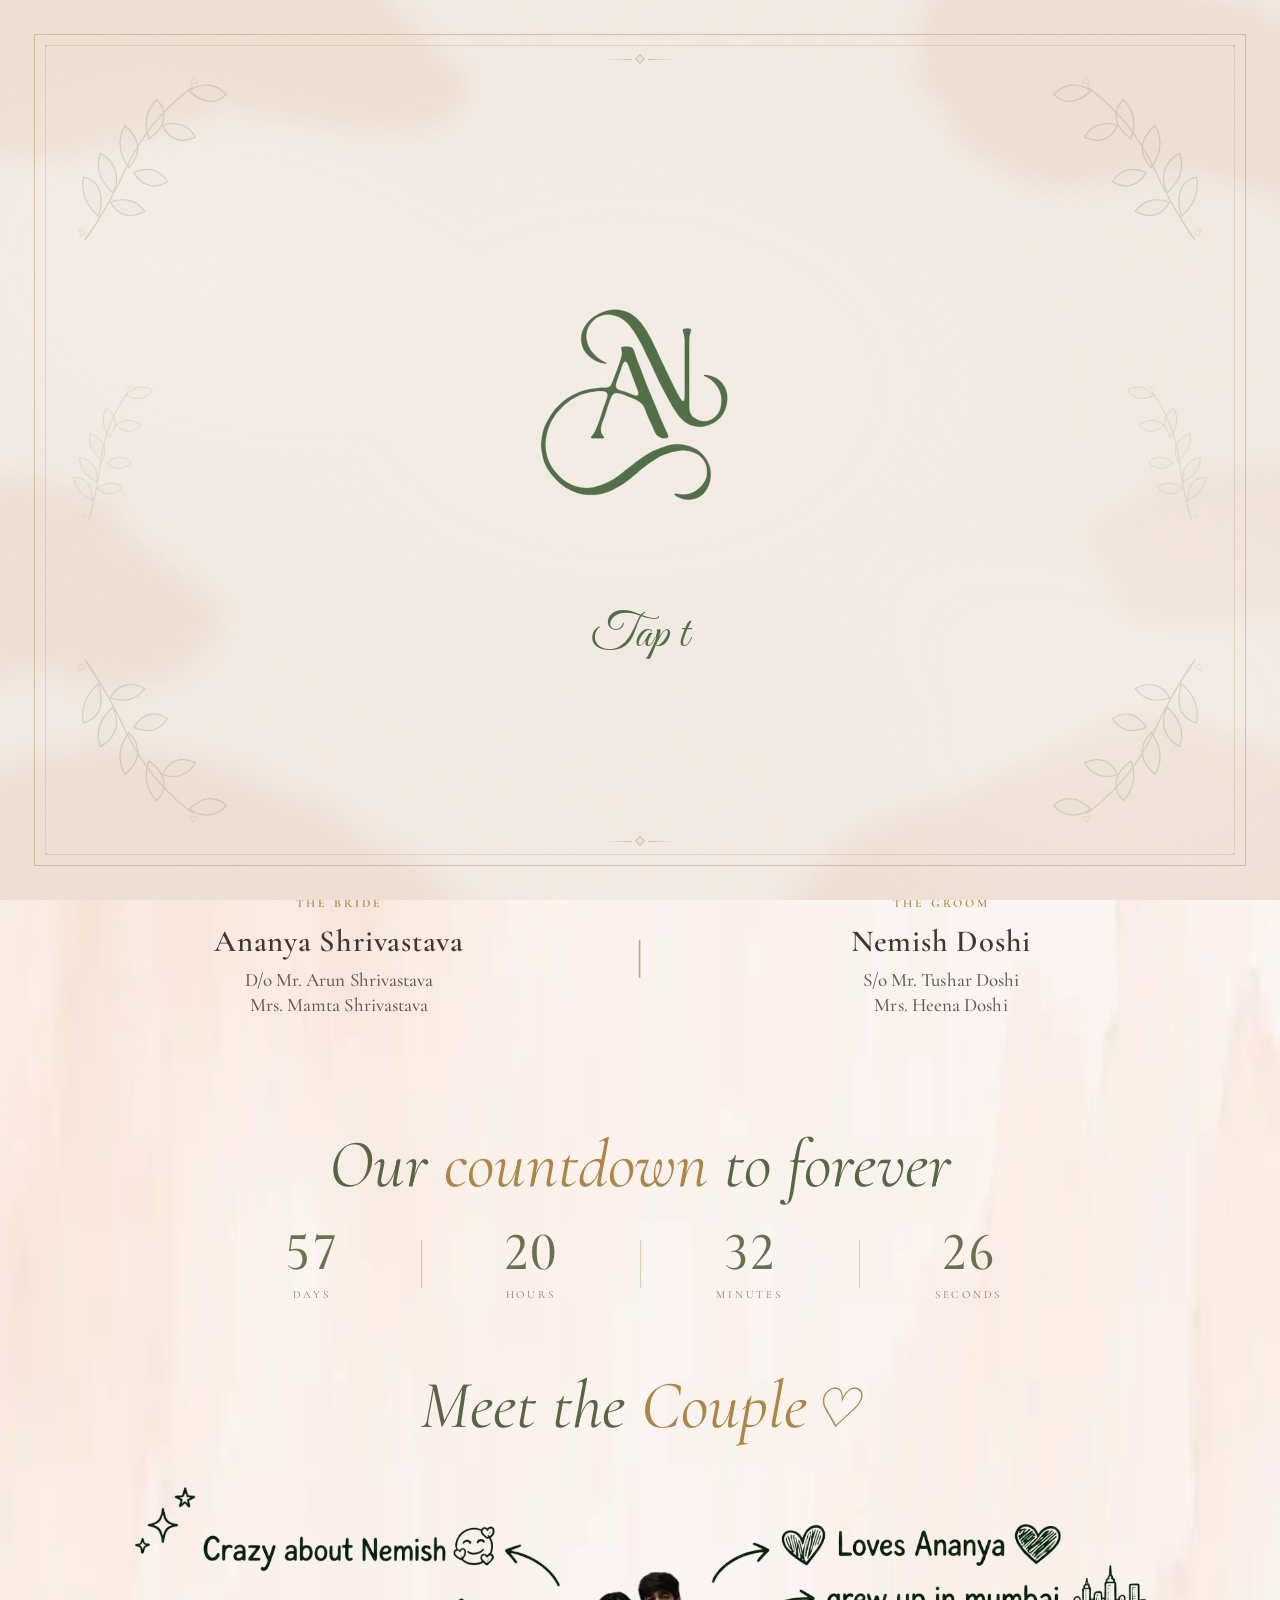
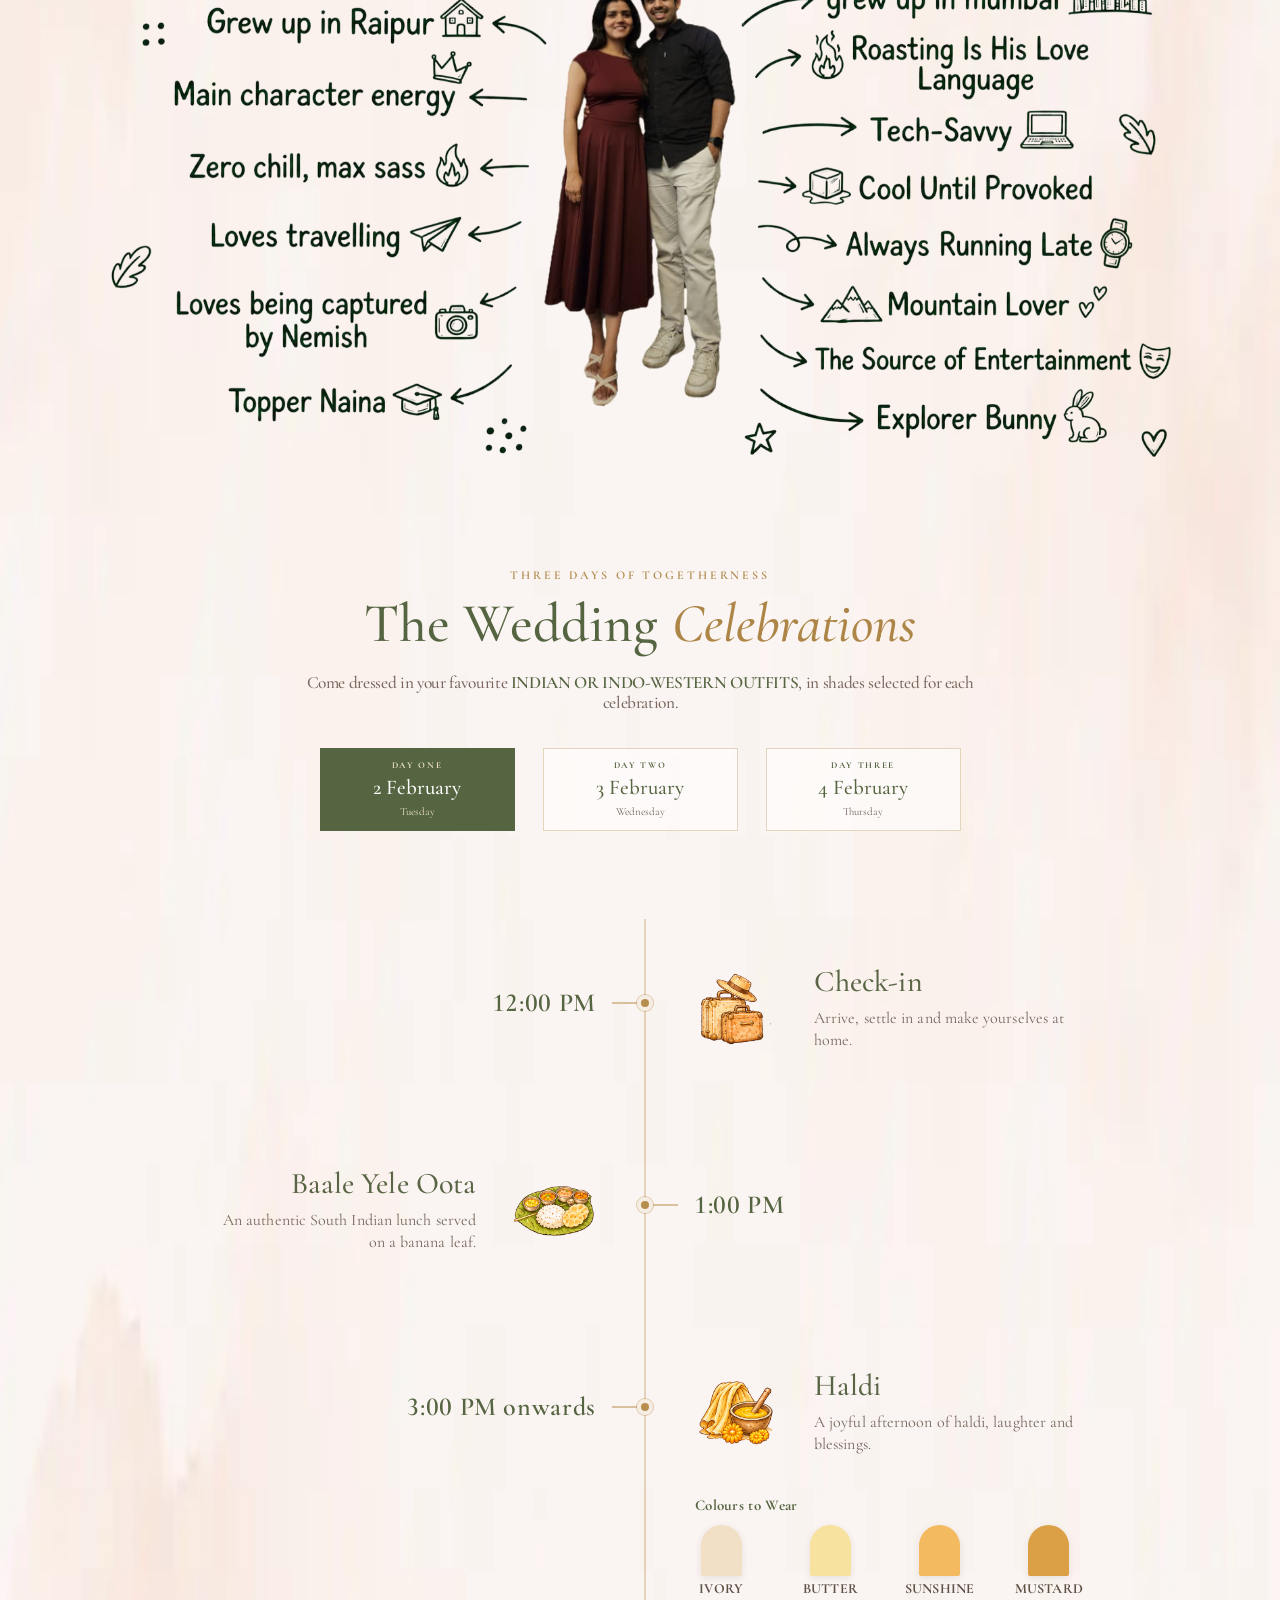
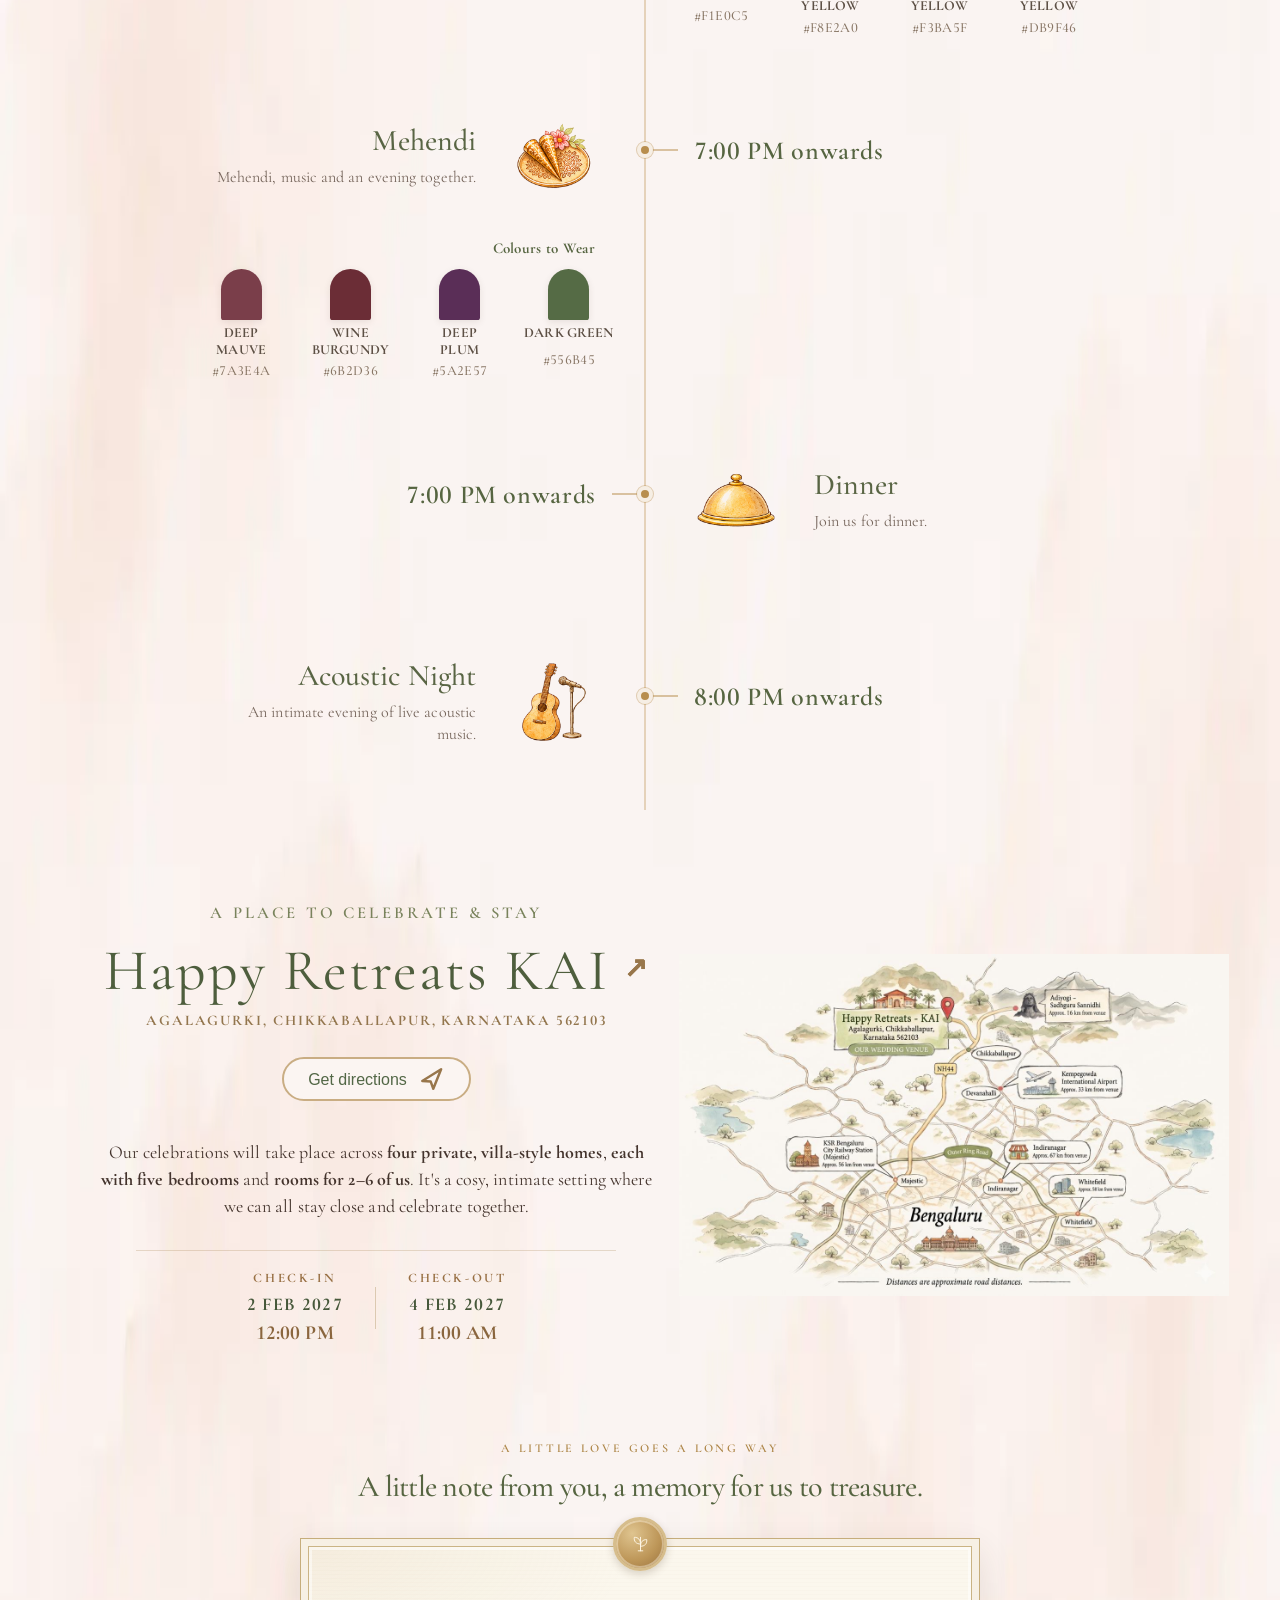
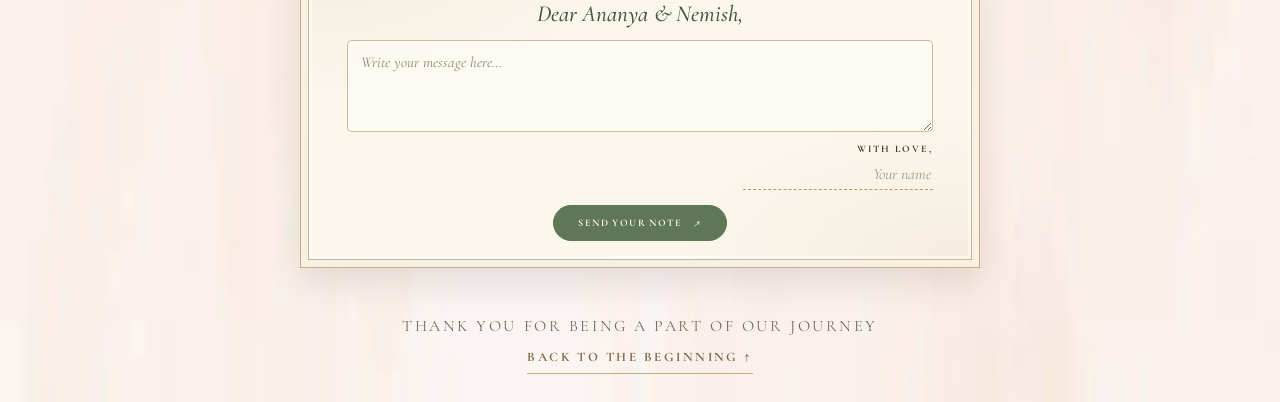
==== commit f28edab4: "Remove visible escaped newline artifacts from invitation cover" ====
--- a/index.html
+++ b/index.html
@@ -37,7 +37,7 @@
     <span class="intro-botanical tl" aria-hidden="true"></span>
     <span class="intro-botanical tr" aria-hidden="true"></span>
     <span class="intro-botanical bl" aria-hidden="true"></span>
-    <span class="intro-botanical br" aria-hidden="true"></span>\n    <span class="intro-botanical side-left" aria-hidden="true"></span>\n    <span class="intro-botanical side-right" aria-hidden="true"></span>
+    <span class="intro-botanical br" aria-hidden="true"></span>    <span class="intro-botanical side-left" aria-hidden="true"></span>    <span class="intro-botanical side-right" aria-hidden="true"></span>
     <div class="intro-ornament intro-ornament-top" aria-hidden="true"><span></span></div>
     <div class="intro-logo" role="img" aria-label="Ananya and Nemish monogram"></div>
     <button class="intro-open-button" id="introOpenButton" type="button" hidden>TAP TO OPEN</button>
--- a/styles.css
+++ b/styles.css
@@ -9173,3 +9173,5 @@
  .invitation-intro .intro-botanical.side-left{left:12px}
  .invitation-intro .intro-botanical.side-right{right:12px}
 }
+
+/* Deployment smoke test: harmless comment-only commit. */
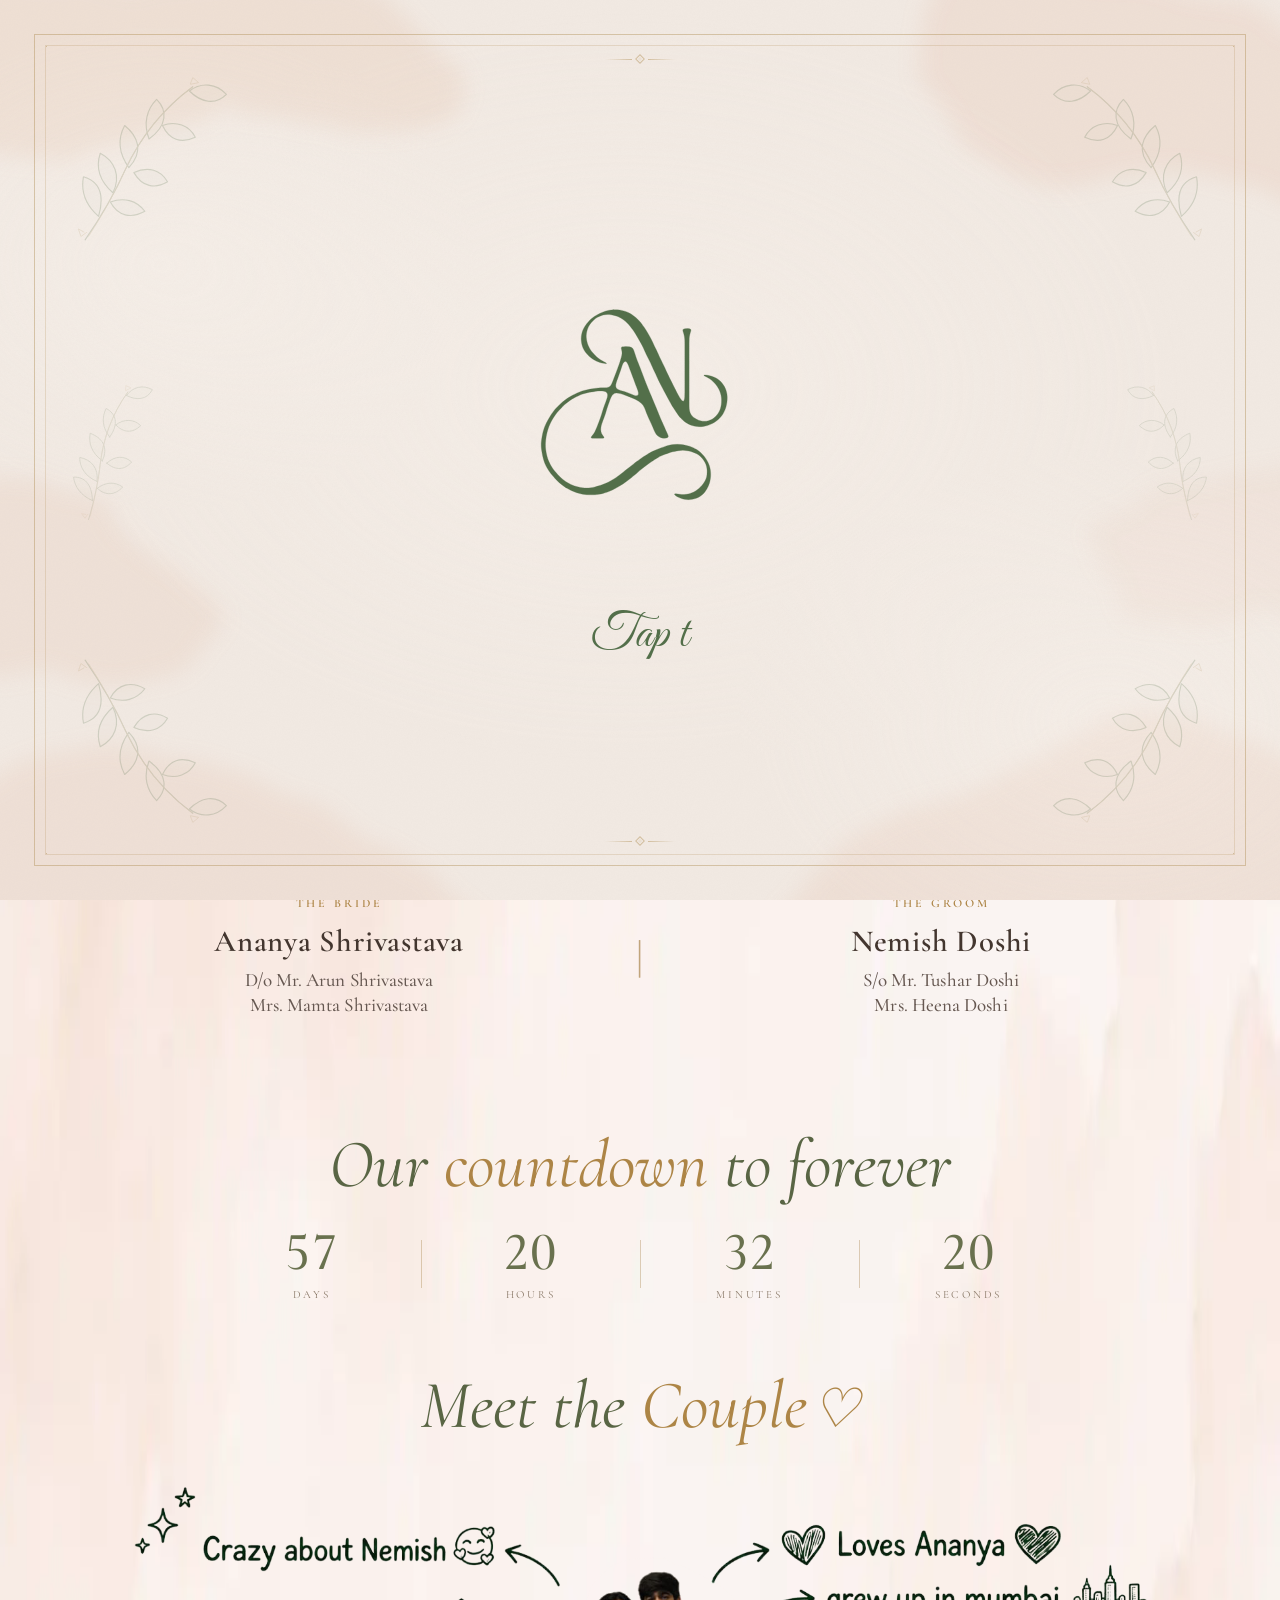
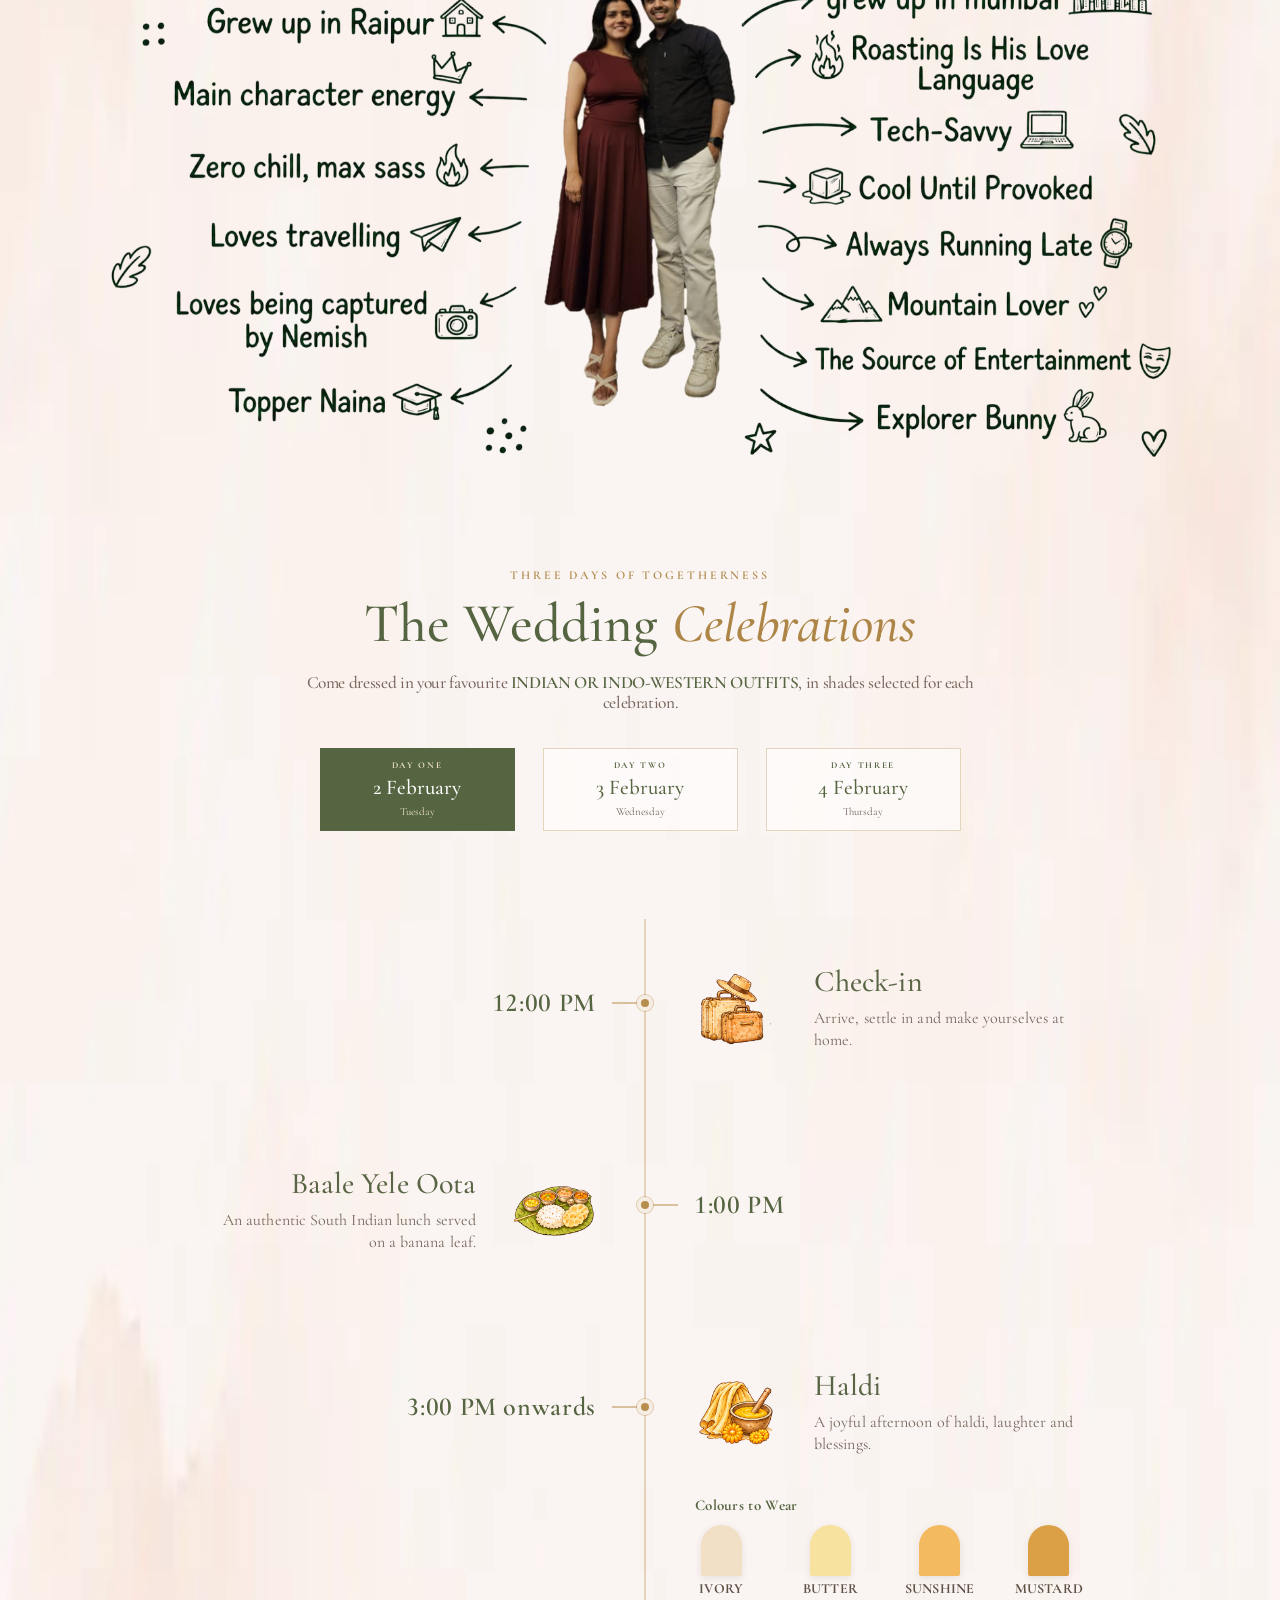
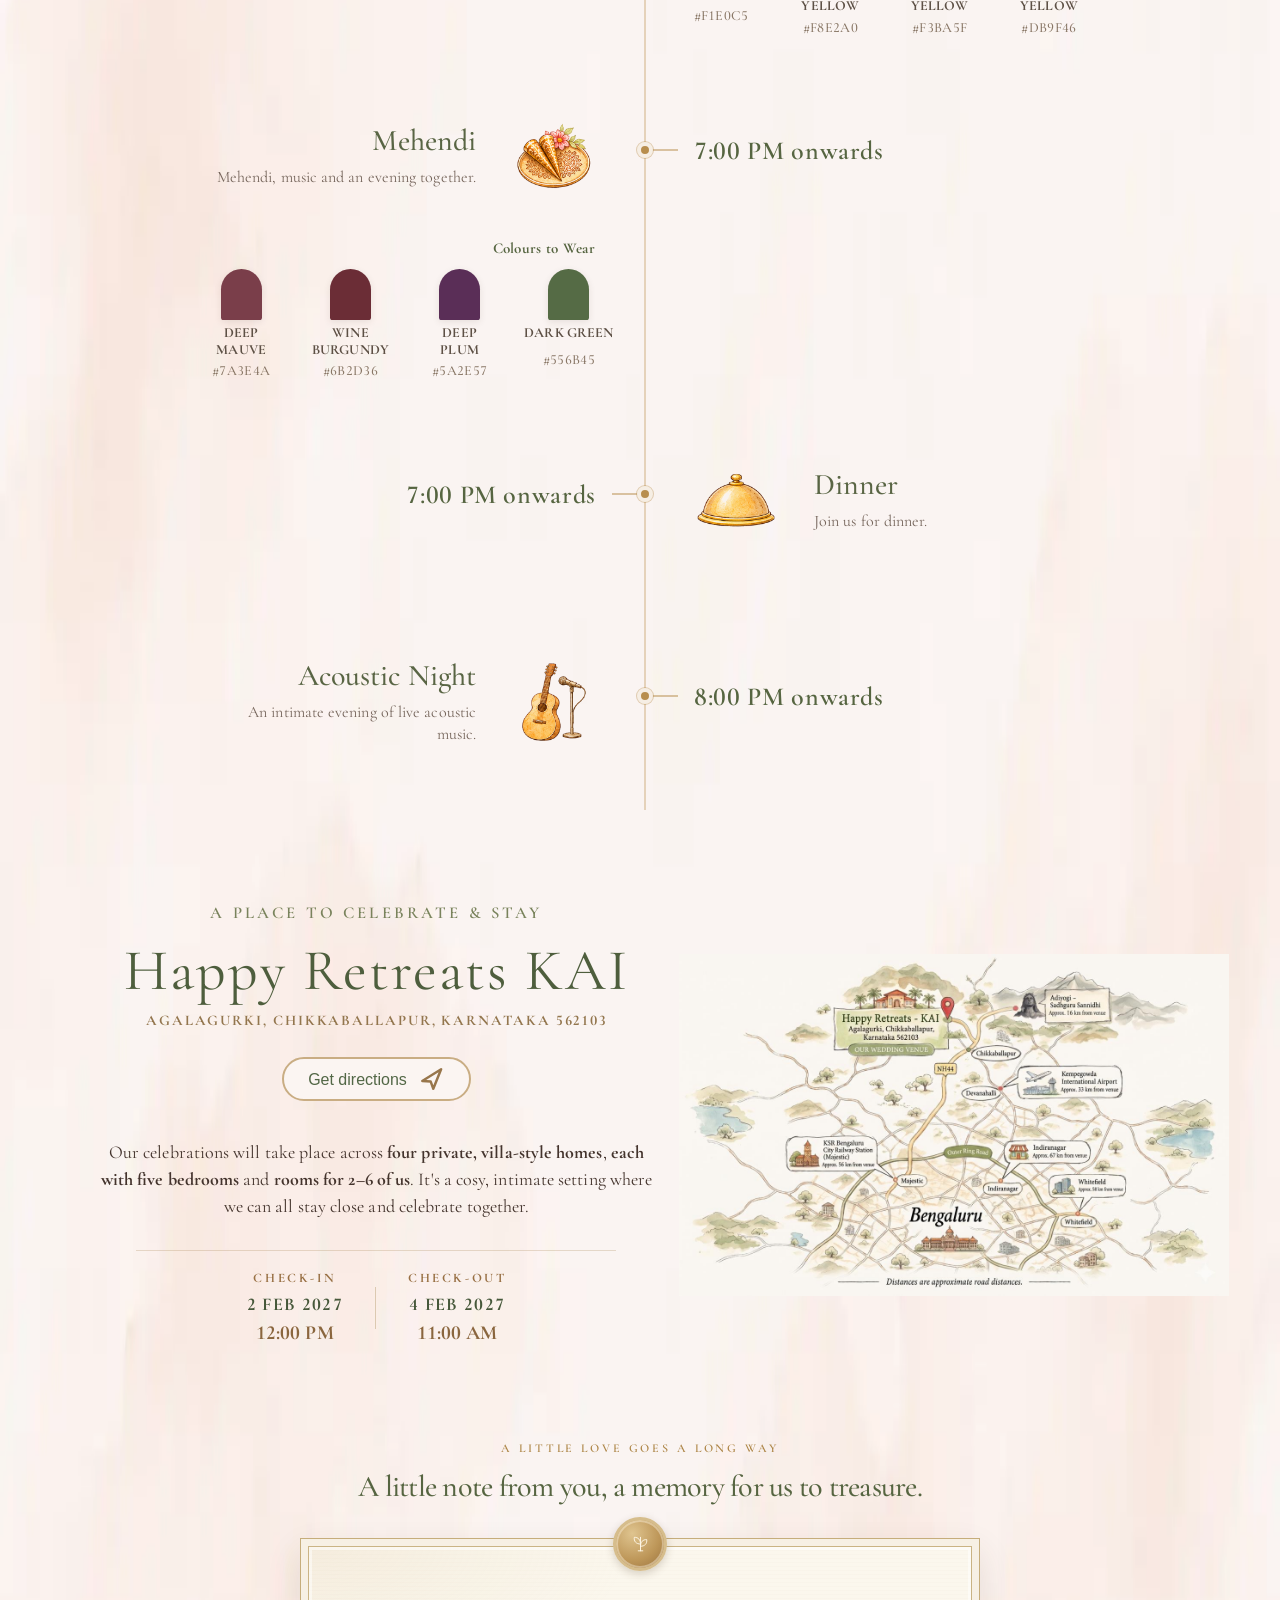
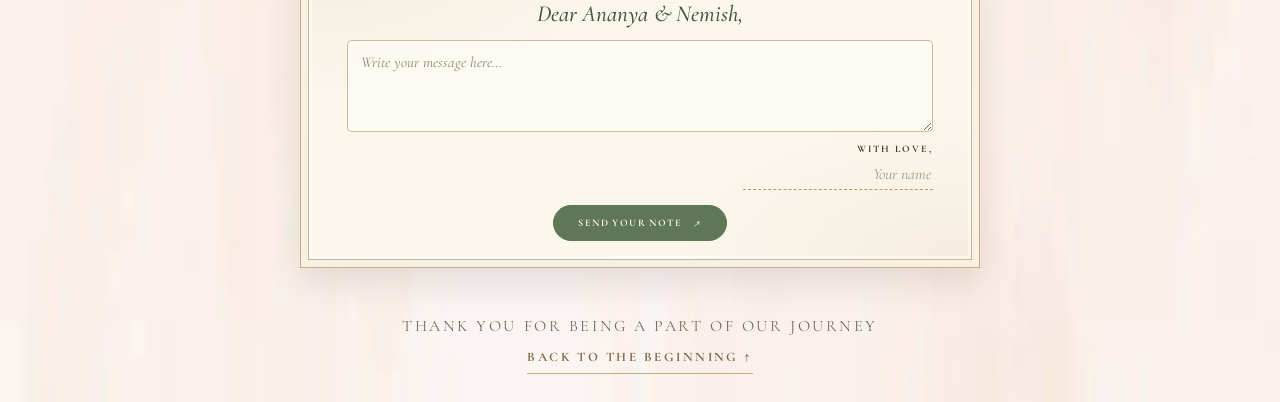
==== commit 2482d88e: "Remove venue heading arrow icon" ====
--- a/index.html
+++ b/index.html
@@ -198,7 +198,7 @@
       <div class="venue-layout">
         <div class="venue-content venue-details-column">
           <p class="eyebrow">A PLACE TO CELEBRATE & STAY</p>
-          <h2>Happy Retreats KAI <a class="venue-directions-link" href="https://www.google.com/maps/search/?api=1&amp;query=Happy+Retreats+KAI%2C+Agalagurki%2C+Chikkaballapur%2C+Karnataka+562103" target="_blank" rel="noopener noreferrer" aria-label="Open Happy Retreats KAI in Google Maps" title="Open in Google Maps">↗</a></h2>
+          <h2>Happy Retreats KAI </h2>
           <p class="venue-location">AGALAGURKI, CHIKKABALLAPUR, KARNATAKA 562103</p>
           <p class="venue-get-directions"><a href="https://www.google.com/maps/search/?api=1&amp;query=Happy+Retreats+KAI%2C+Agalagurki%2C+Chikkaballapur%2C+Karnataka+562103" target="_blank" rel="noopener noreferrer"><span class="directions-label">Get directions</span><svg class="directions-icon" viewBox="0 0 40 40" aria-hidden="true"><path d="M5 23L34 5L22 35L18 24L5 23Z" fill="none" stroke="currentColor" stroke-width="3.8" stroke-linecap="round" stroke-linejoin="round"/></svg></a></p>
           <p class="venue-description">Our celebrations will take place across <strong>four private, villa-style homes</strong>, <strong>each with five bedrooms</strong> and <strong>rooms for 2–6 of us</strong>. It's a cosy, intimate setting where we can all stay close and celebrate together.</p>
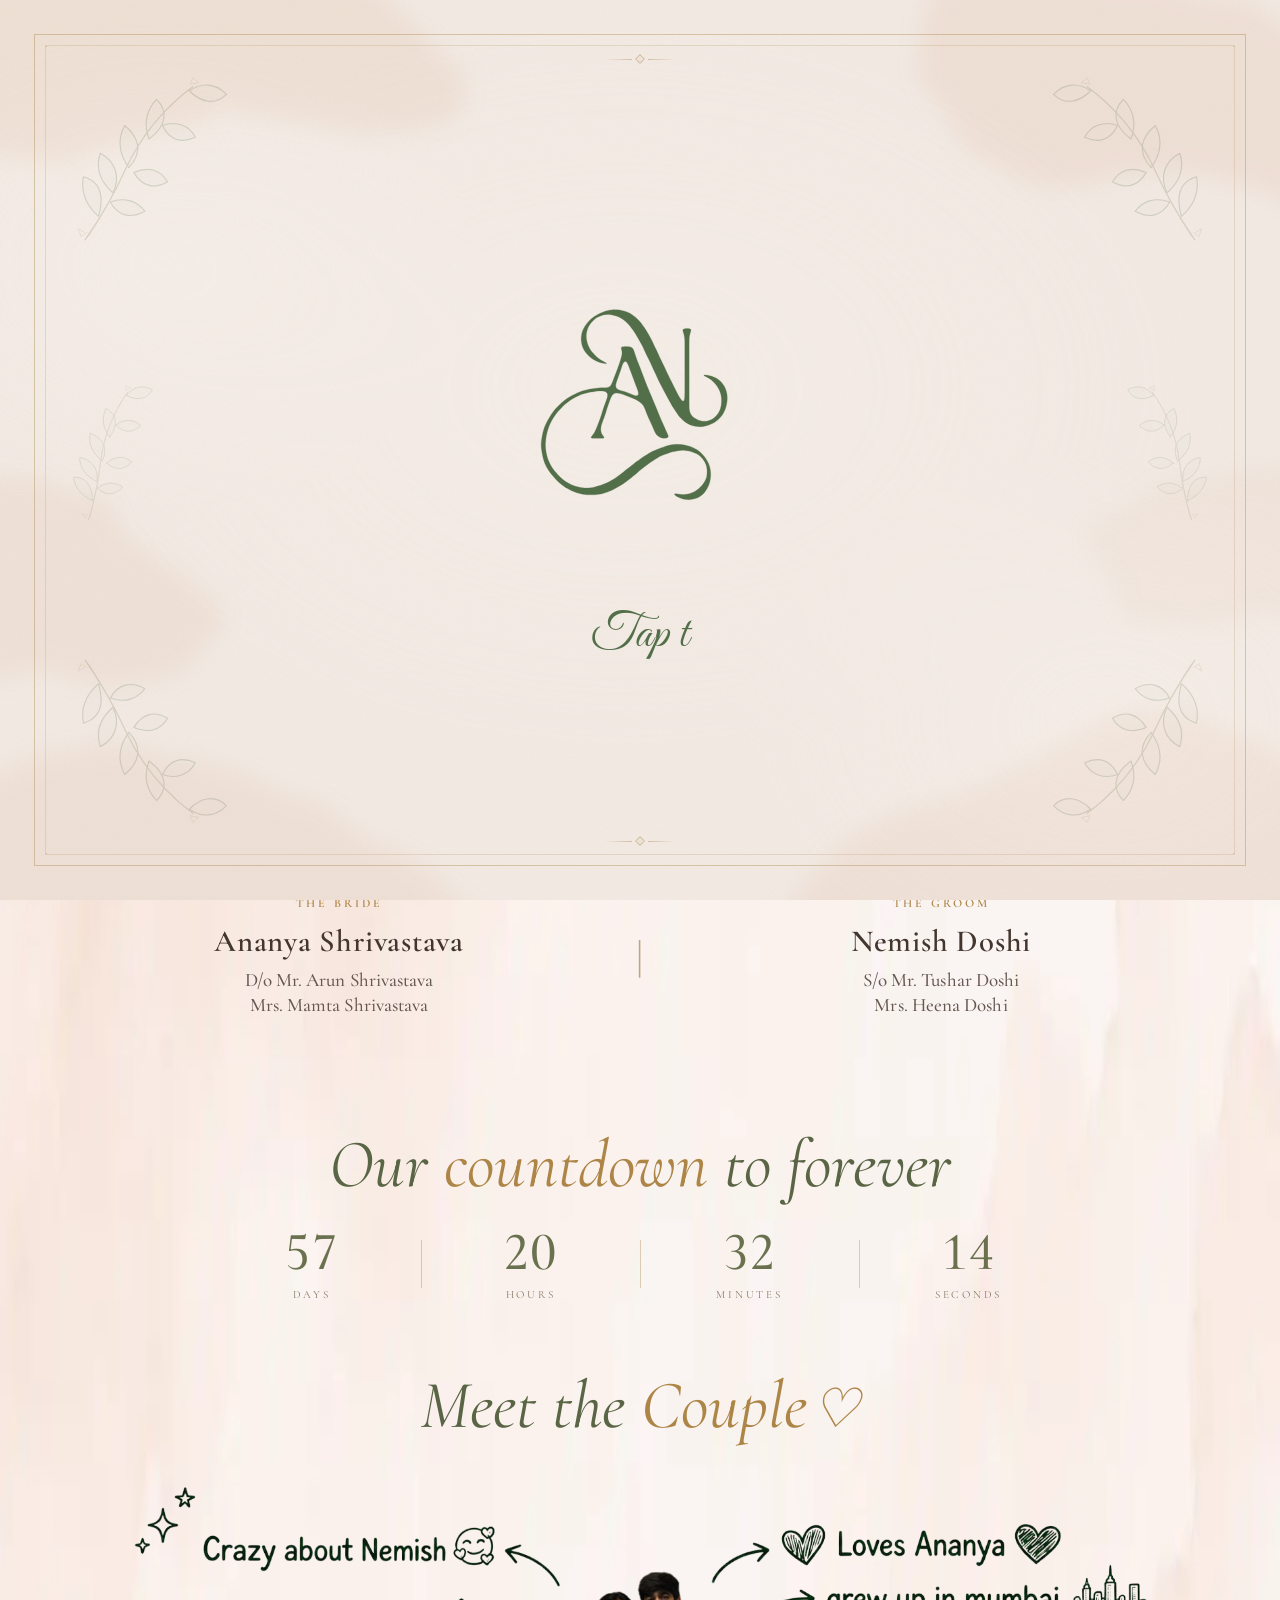
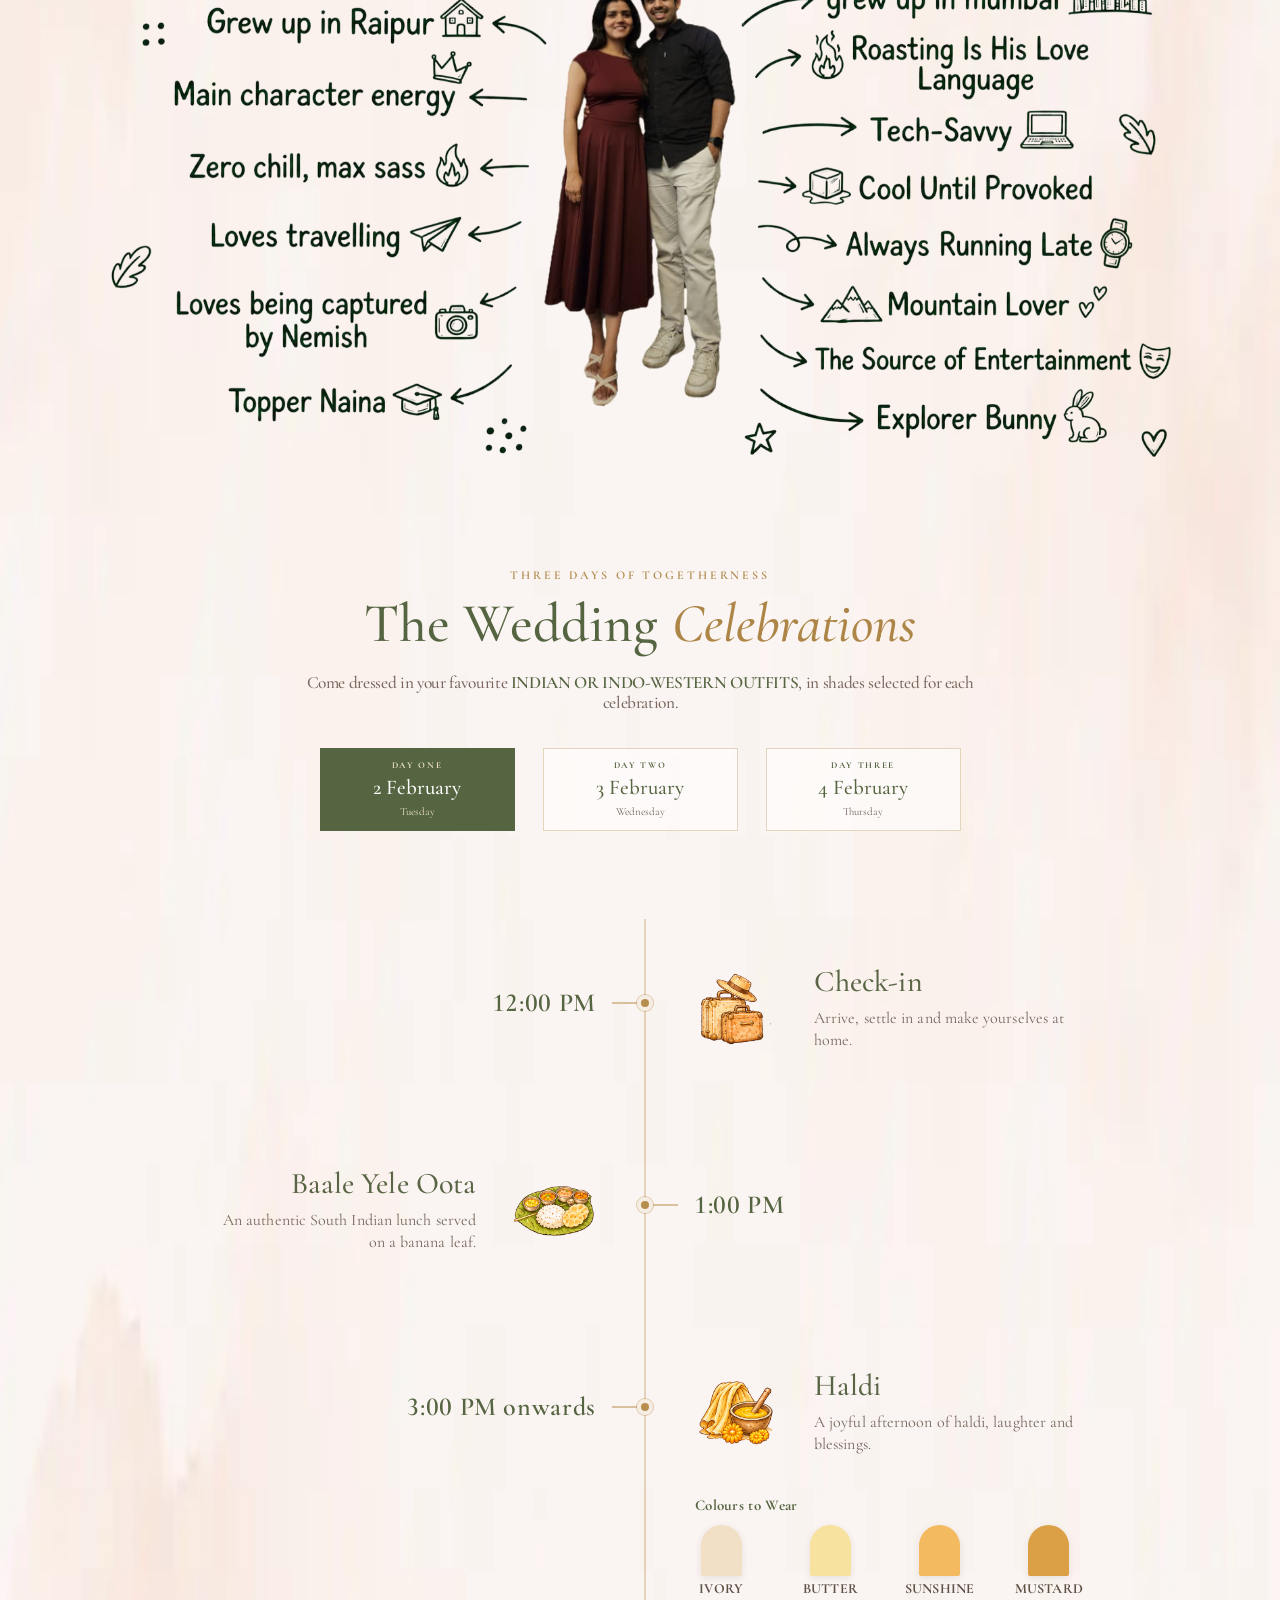
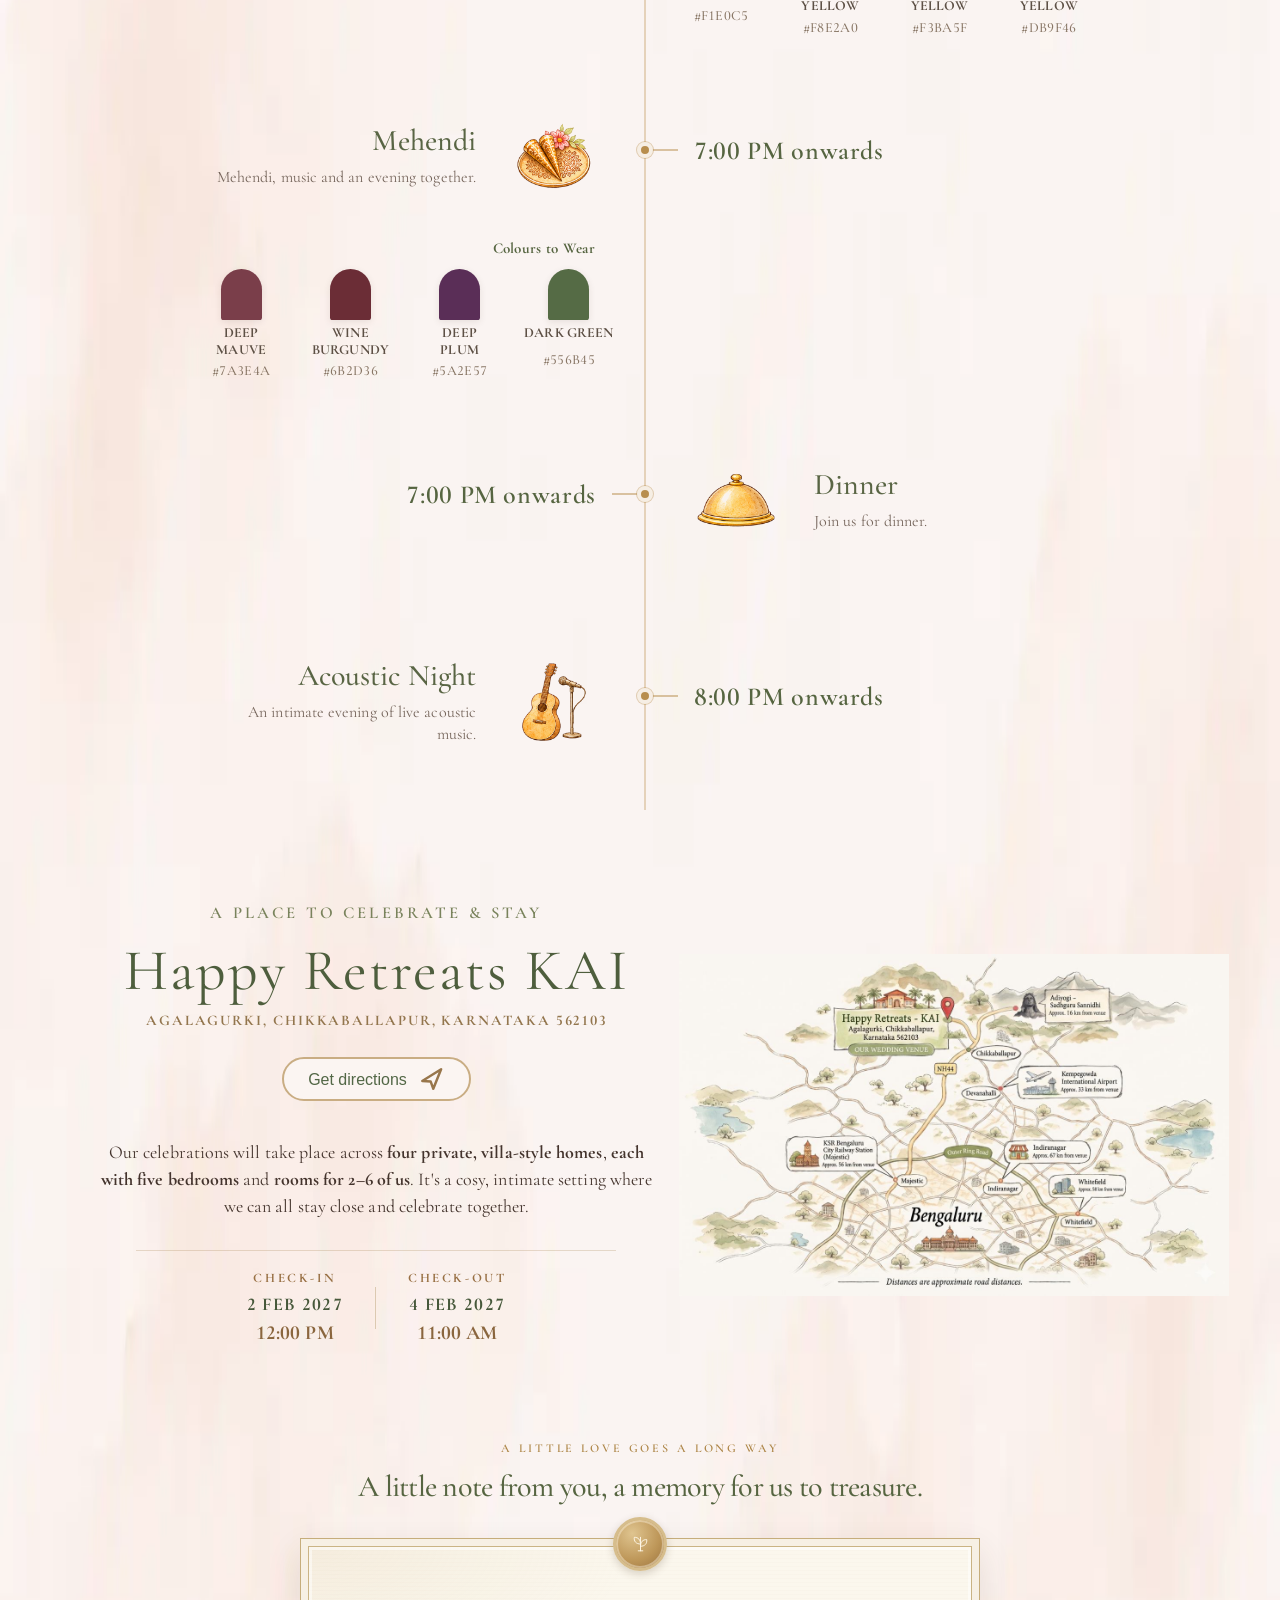
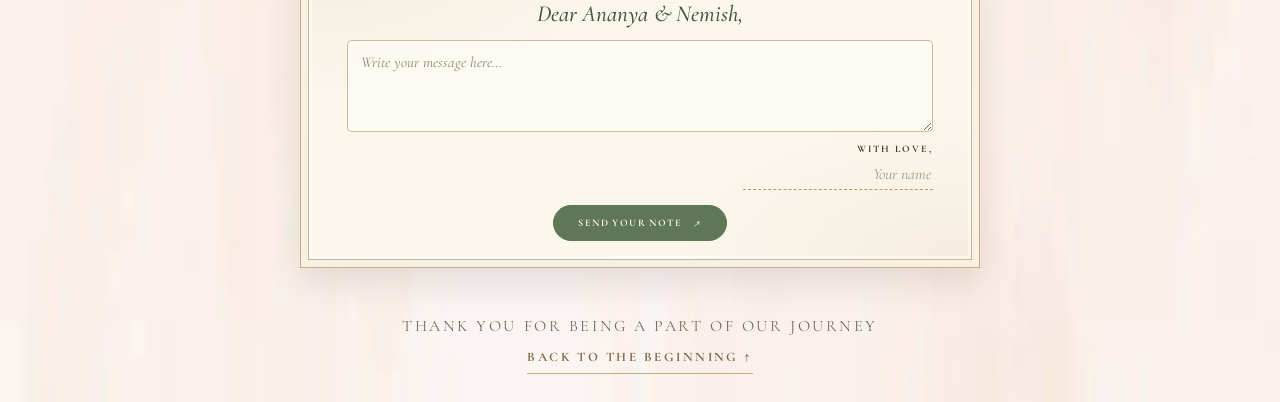
==== commit 66a1bce1: "Bump script cache version for visit tracking" ====
--- a/index.html
+++ b/index.html
@@ -26,7 +26,7 @@
   <link rel="stylesheet" href="styles.css?v=botanical-details-2">
   <link rel="preload" href="/assets/Mangal%20Rang%20Instrumental%20Ramayana%20A.R.%20Rahman.mp3" as="audio" type="audio/mpeg" fetchpriority="high">
   <script src="rsvp-config.js"></script>
-  <script defer src="script.js?v=intro-ornaments-2"></script>
+  <script defer src="script.js?v=website-visits-1"></script>
   <link rel="preconnect" href="https://fonts.googleapis.com">
   <link rel="preconnect" href="https://fonts.gstatic.com" crossorigin>
   <link href="https://fonts.googleapis.com/css2?family=Great+Vibes&display=swap" rel="stylesheet">
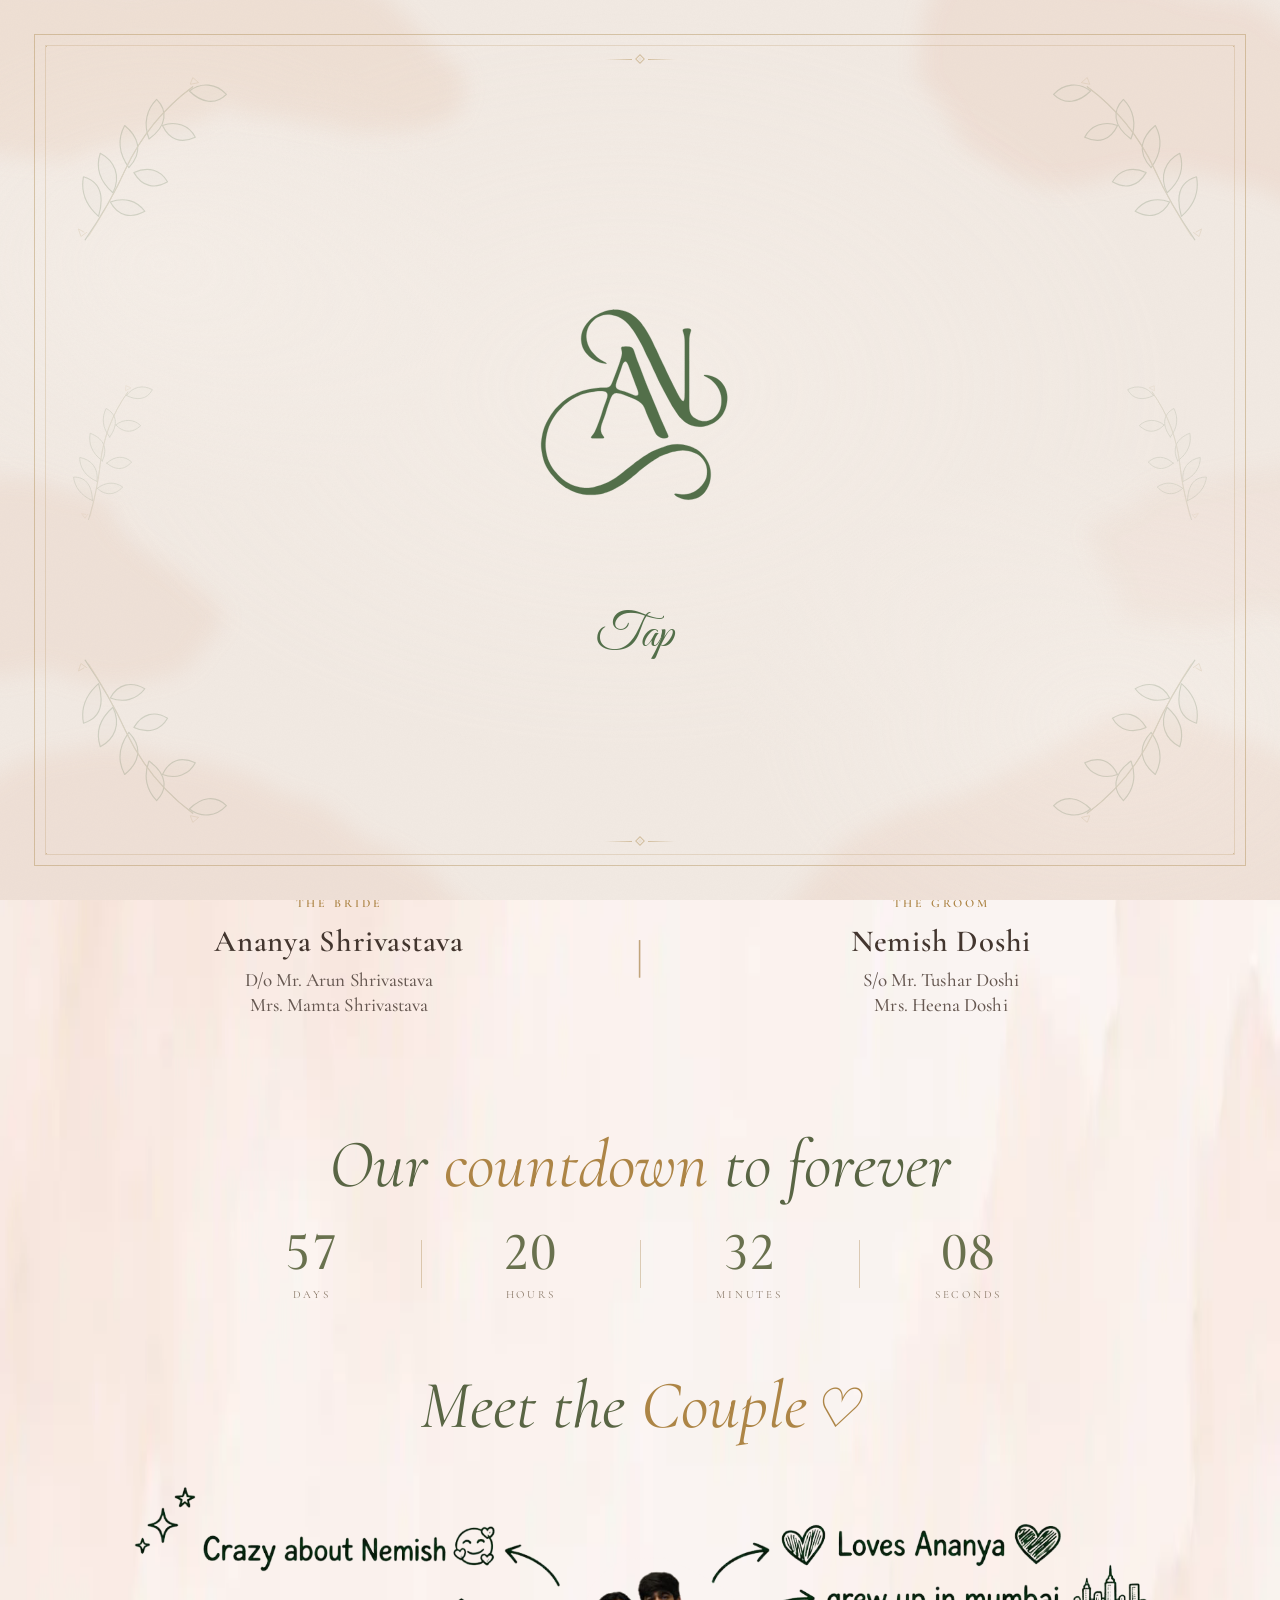
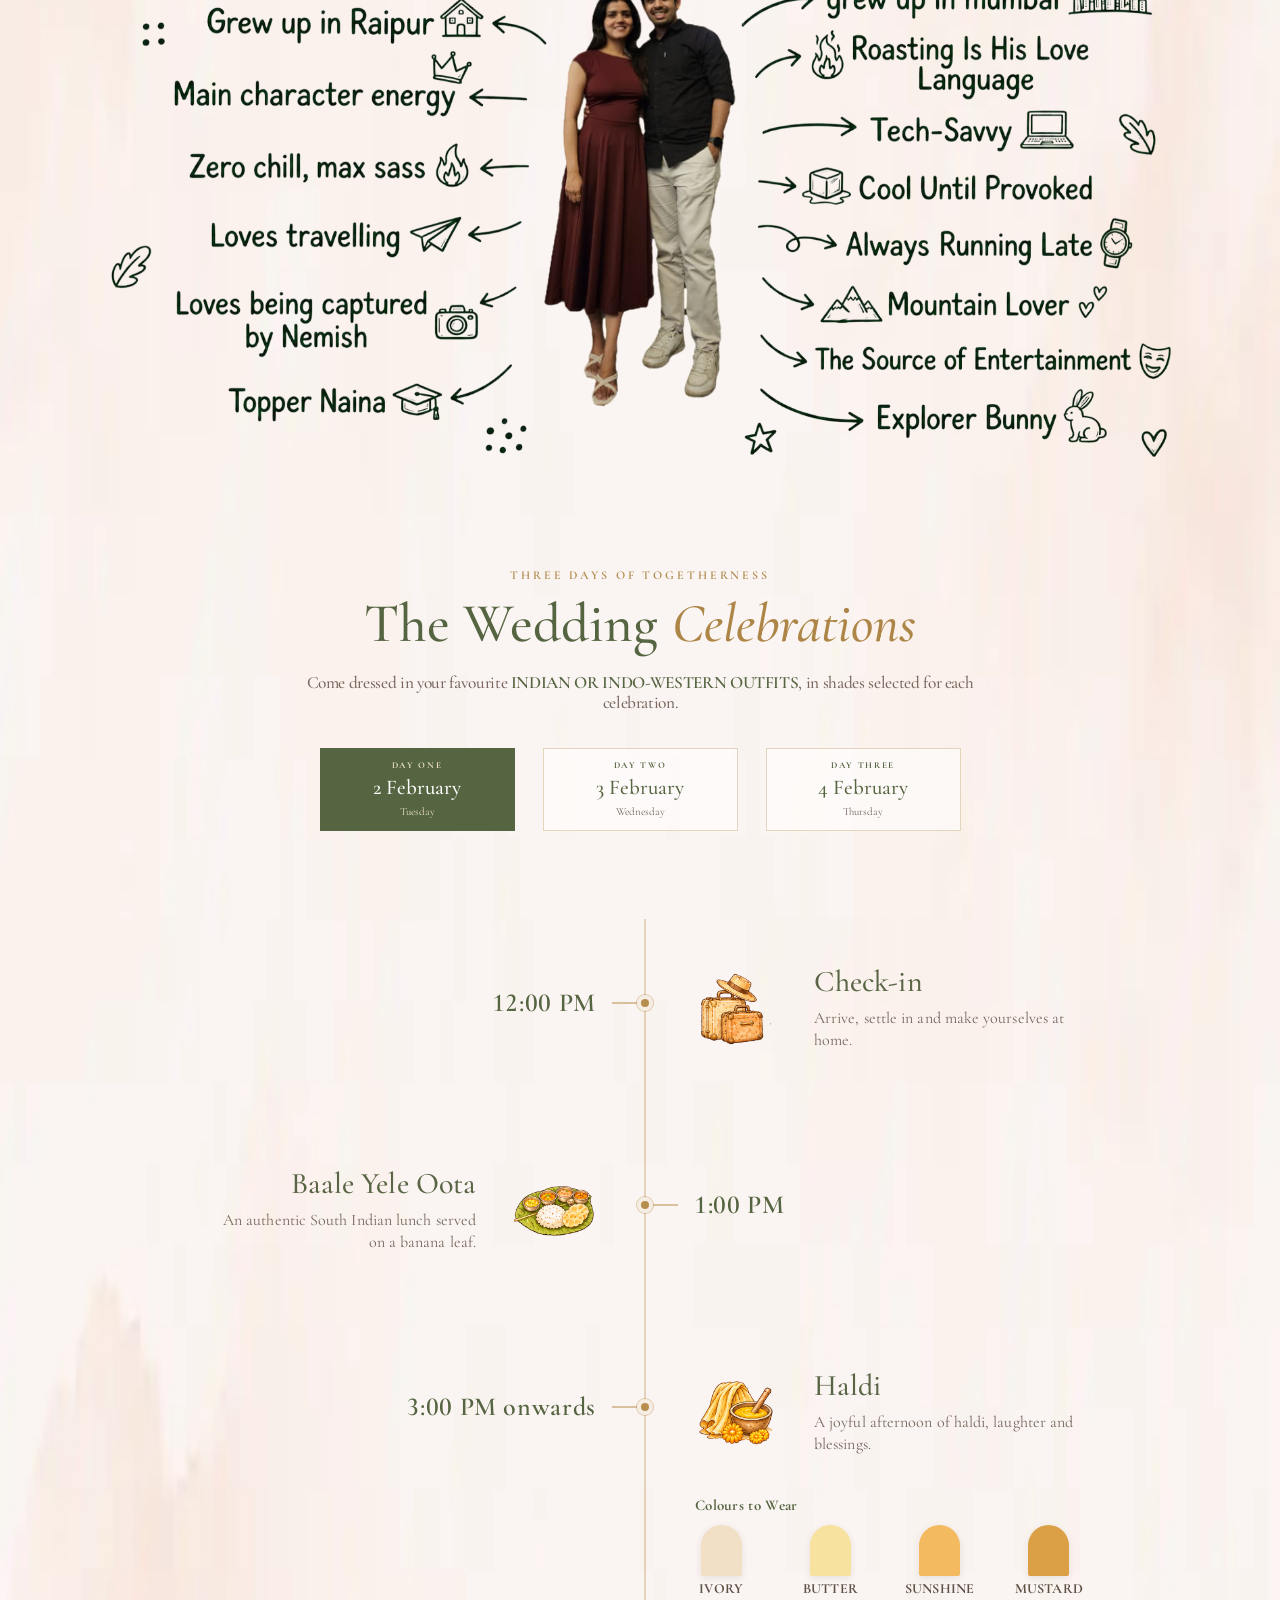
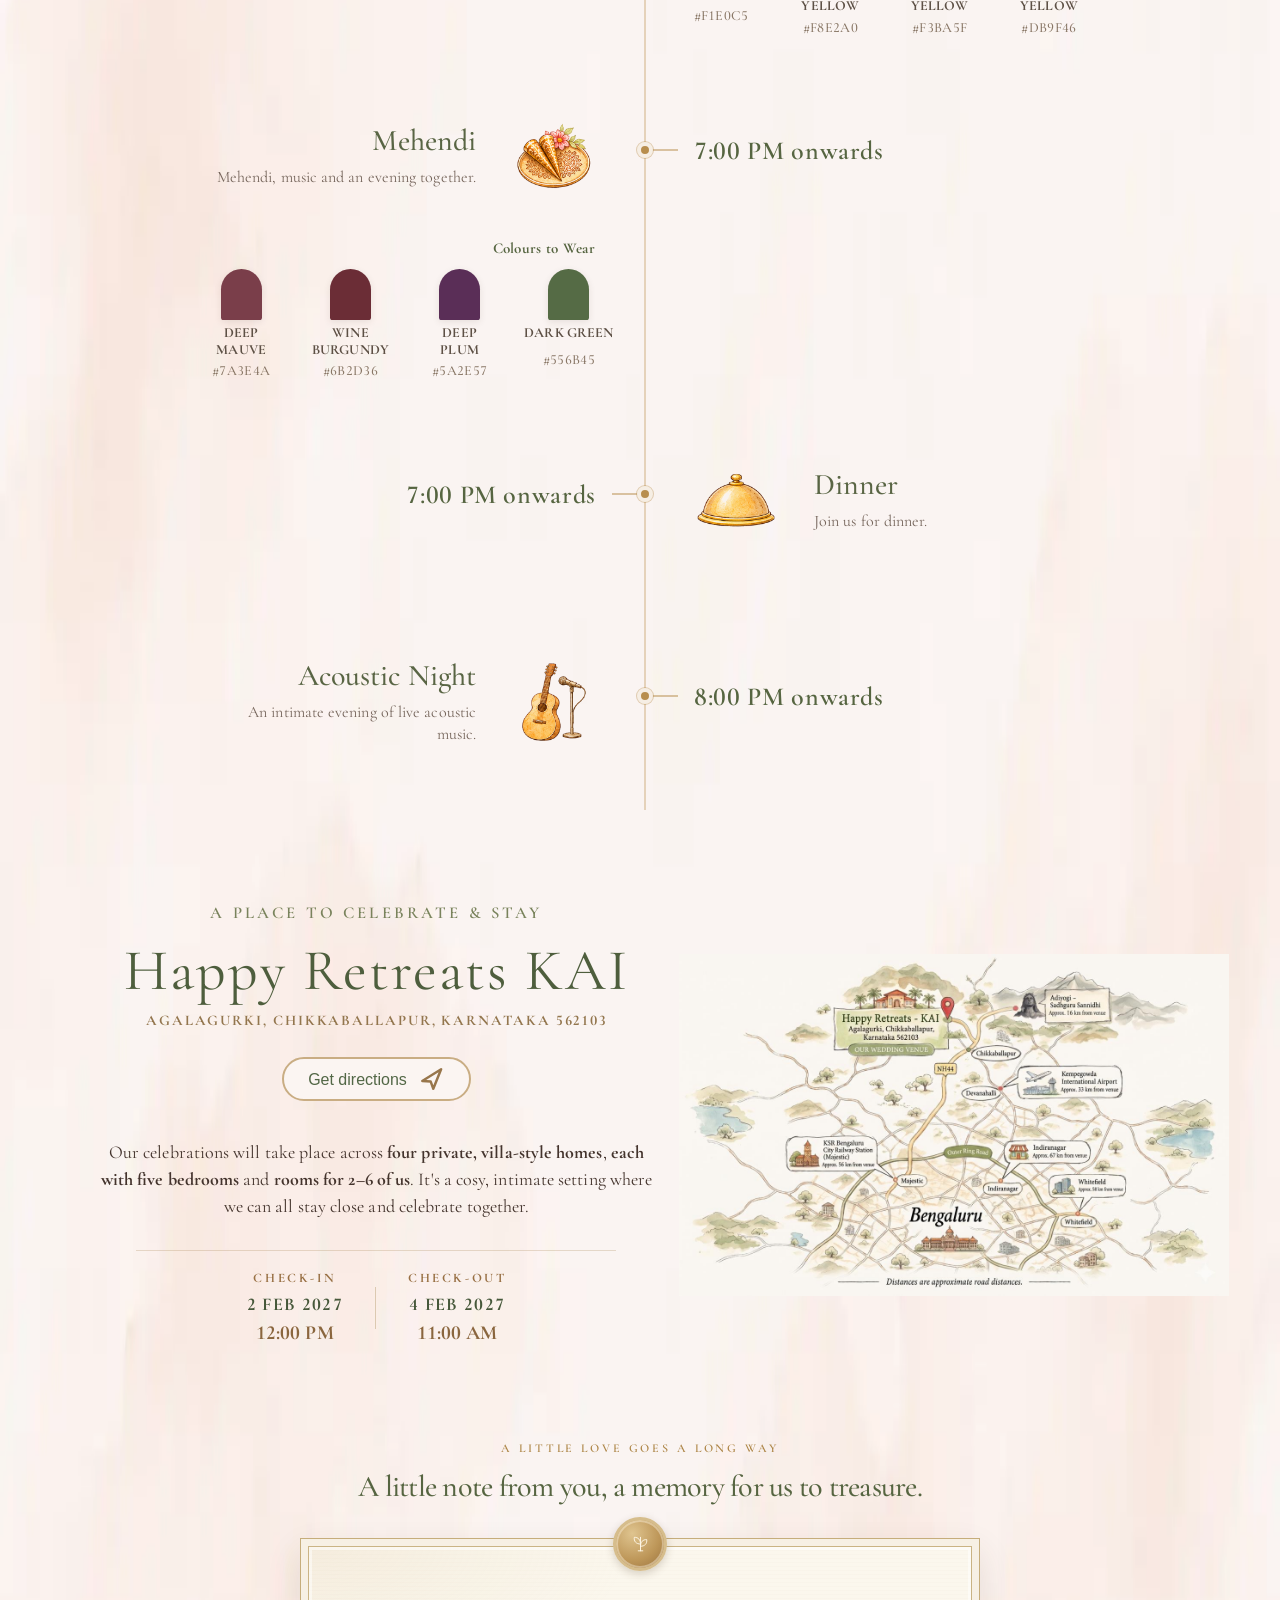
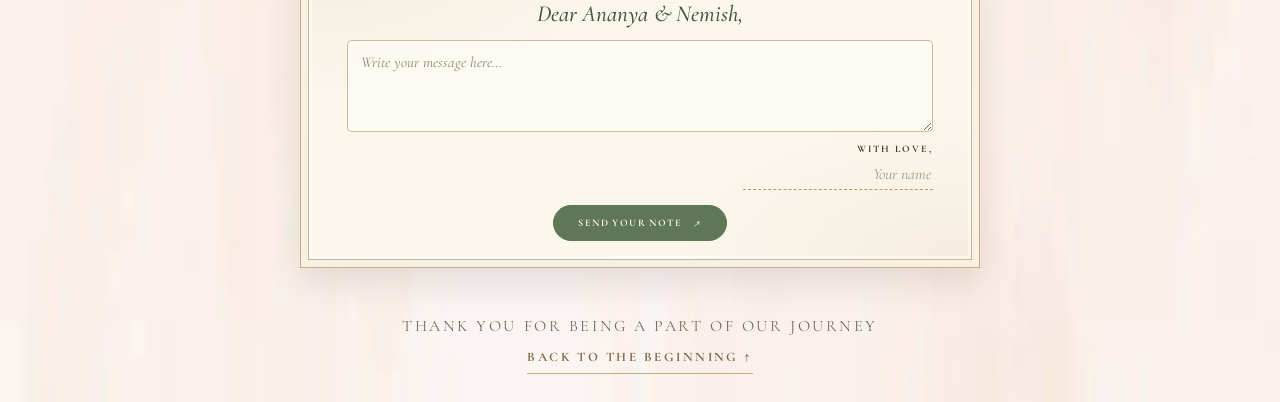
==== commit 8e4571b6: "Fix mobile social preview image URL" ====
--- a/index.html
+++ b/index.html
@@ -9,13 +9,13 @@
   <meta property="og:type" content="website">
   <meta property="og:title" content="Ananya &amp; Nemish | Wedding Invitation">
   <meta property="og:description" content="We invite you to celebrate the wedding of Ananya and Nemish · 2–3 February 2027 · Bangalore, Karnataka.">
-  <meta property="og:url" content="https://anu97github.github.io/ananya-nemish-wedding/">
-  <meta property="og:image" content="https://raw.githubusercontent.com/anu97github/ananya-nemish-wedding/main/assets/Elegant%20Ananya%20and%20Nemish%20Wedding%20Invitation%20laptop.png">
+  <meta property="og:url" content="https://www.ananya-nemish.in/">
+  <meta property="og:image" content="https://www.ananya-nemish.in/assets/Elegant%20Ananya%20and%20Nemish%20Wedding%20Invitation%20laptop.png">
   <meta property="og:image:alt" content="The wedding invitation hero image with the AN monogram, hands with rings, and Ananya and Nemish's wedding date and location">
   <meta name="twitter:card" content="summary_large_image">
   <meta name="twitter:title" content="Ananya &amp; Nemish | Wedding Invitation">
   <meta name="twitter:description" content="2–3 February 2027 · Bangalore, Karnataka">
-  <meta name="twitter:image" content="https://raw.githubusercontent.com/anu97github/ananya-nemish-wedding/main/assets/Elegant%20Ananya%20and%20Nemish%20Wedding%20Invitation%20laptop.png">
+  <meta name="twitter:image" content="https://www.ananya-nemish.in/assets/Elegant%20Ananya%20and%20Nemish%20Wedding%20Invitation%20laptop.png">
   <title>Ananya &amp; Nemish | Wedding Invitation · 2–3 February 2027</title>
   <link rel="icon" type="image/png" href="assets/an-reverse.png">
   <link rel="apple-touch-icon" href="assets/an-reverse.png">
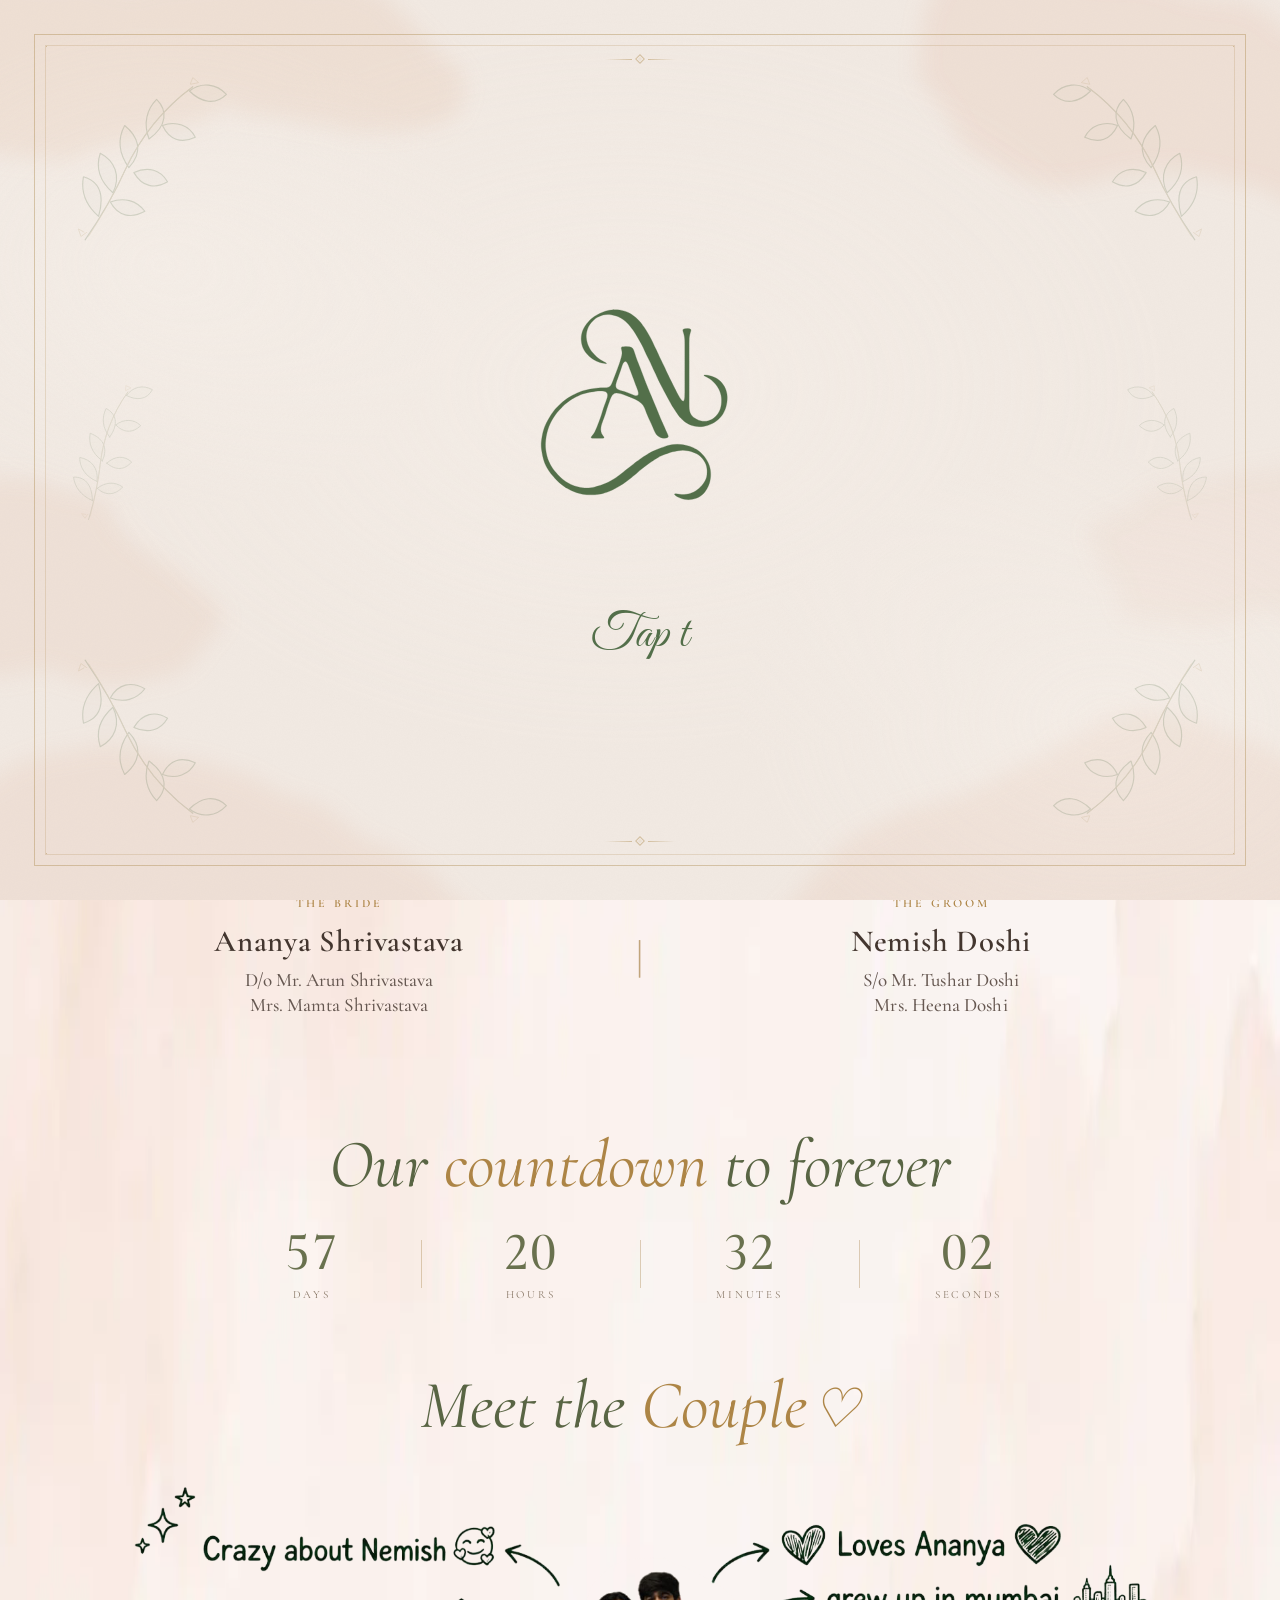
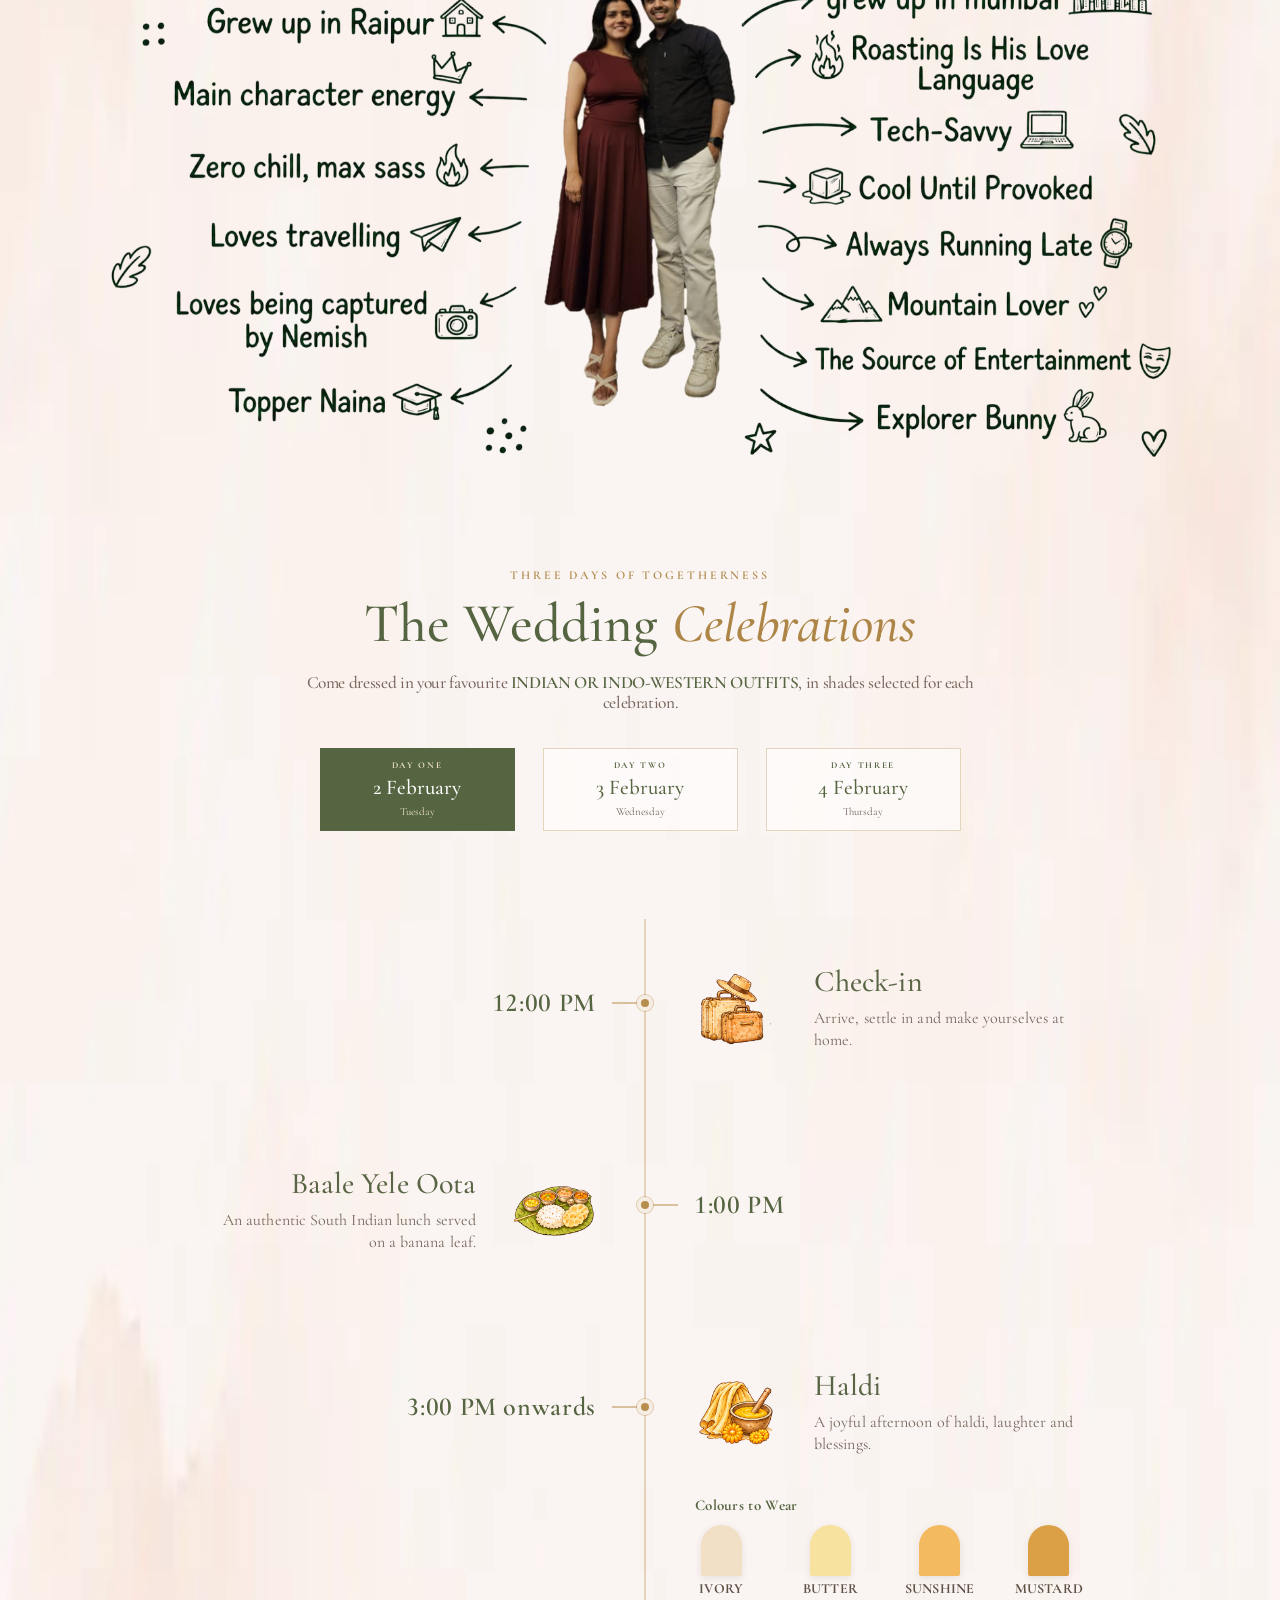
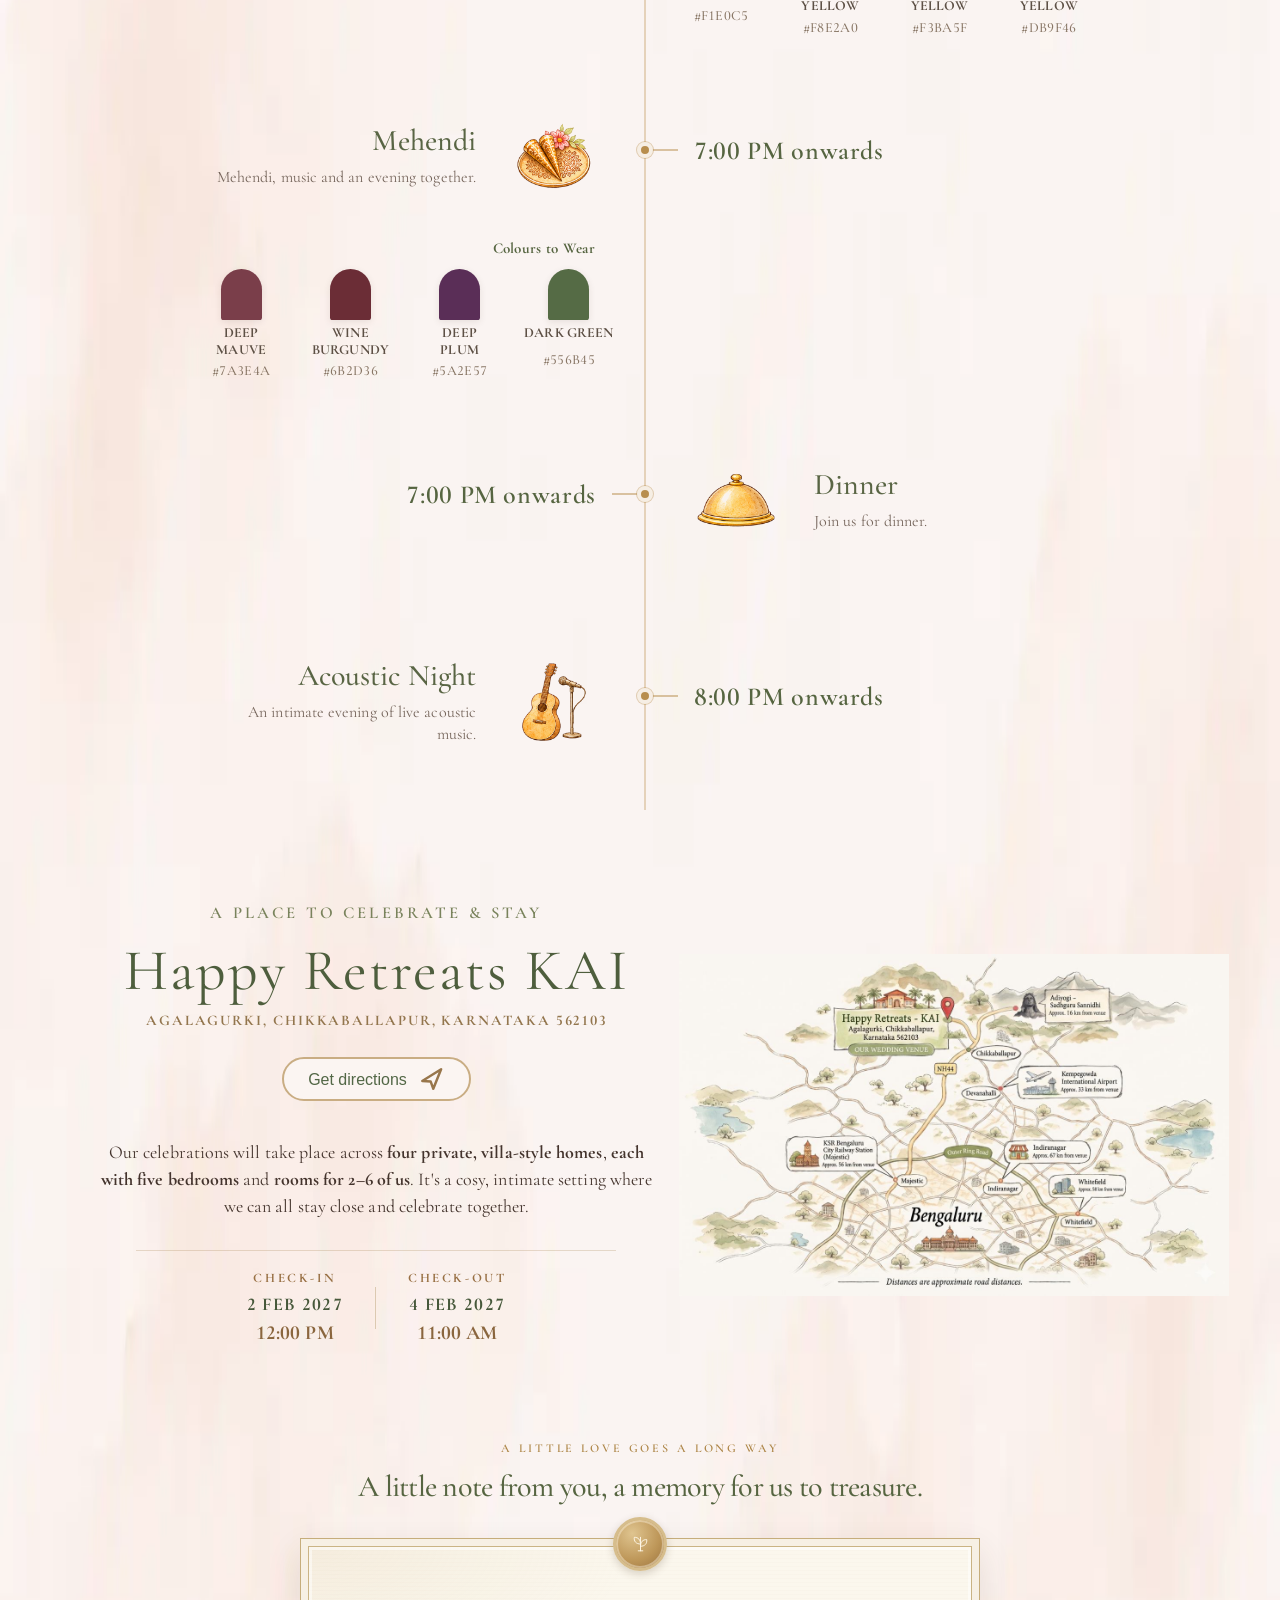
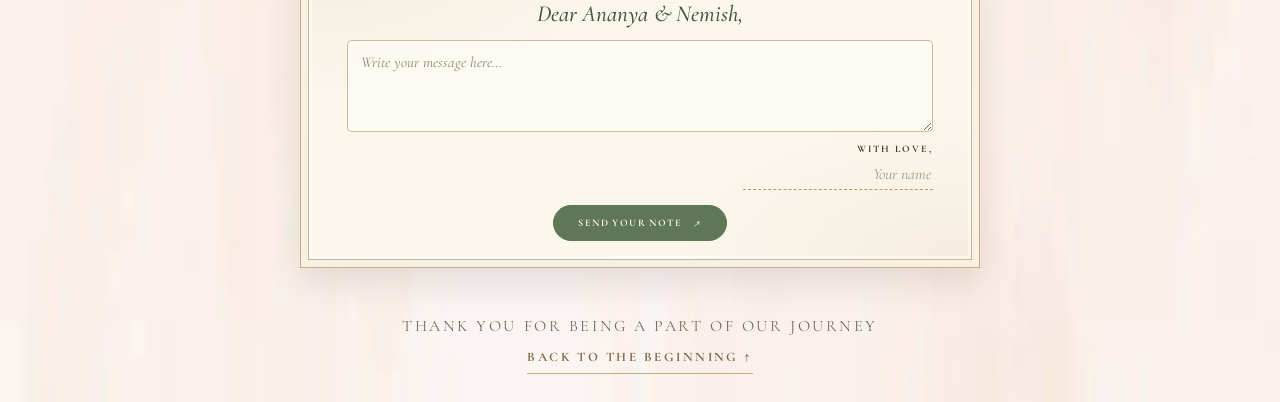
==== commit bde8b96c: "Use mobile invitation image for social preview" ====
--- a/index.html
+++ b/index.html
@@ -10,12 +10,12 @@
   <meta property="og:title" content="Ananya &amp; Nemish | Wedding Invitation">
   <meta property="og:description" content="We invite you to celebrate the wedding of Ananya and Nemish · 2–3 February 2027 · Bangalore, Karnataka.">
   <meta property="og:url" content="https://www.ananya-nemish.in/">
-  <meta property="og:image" content="https://www.ananya-nemish.in/assets/Elegant%20Ananya%20and%20Nemish%20Wedding%20Invitation%20laptop.png">
+  <meta property="og:image" content="https://www.ananya-nemish.in/assets/Elegant%20Olive%20Wedding%20Invite%20mobile.png">
   <meta property="og:image:alt" content="The wedding invitation hero image with the AN monogram, hands with rings, and Ananya and Nemish's wedding date and location">
   <meta name="twitter:card" content="summary_large_image">
   <meta name="twitter:title" content="Ananya &amp; Nemish | Wedding Invitation">
   <meta name="twitter:description" content="2–3 February 2027 · Bangalore, Karnataka">
-  <meta name="twitter:image" content="https://www.ananya-nemish.in/assets/Elegant%20Ananya%20and%20Nemish%20Wedding%20Invitation%20laptop.png">
+  <meta name="twitter:image" content="https://www.ananya-nemish.in/assets/Elegant%20Olive%20Wedding%20Invite%20mobile.png">
   <title>Ananya &amp; Nemish | Wedding Invitation · 2–3 February 2027</title>
   <link rel="icon" type="image/png" href="assets/an-reverse.png">
   <link rel="apple-touch-icon" href="assets/an-reverse.png">
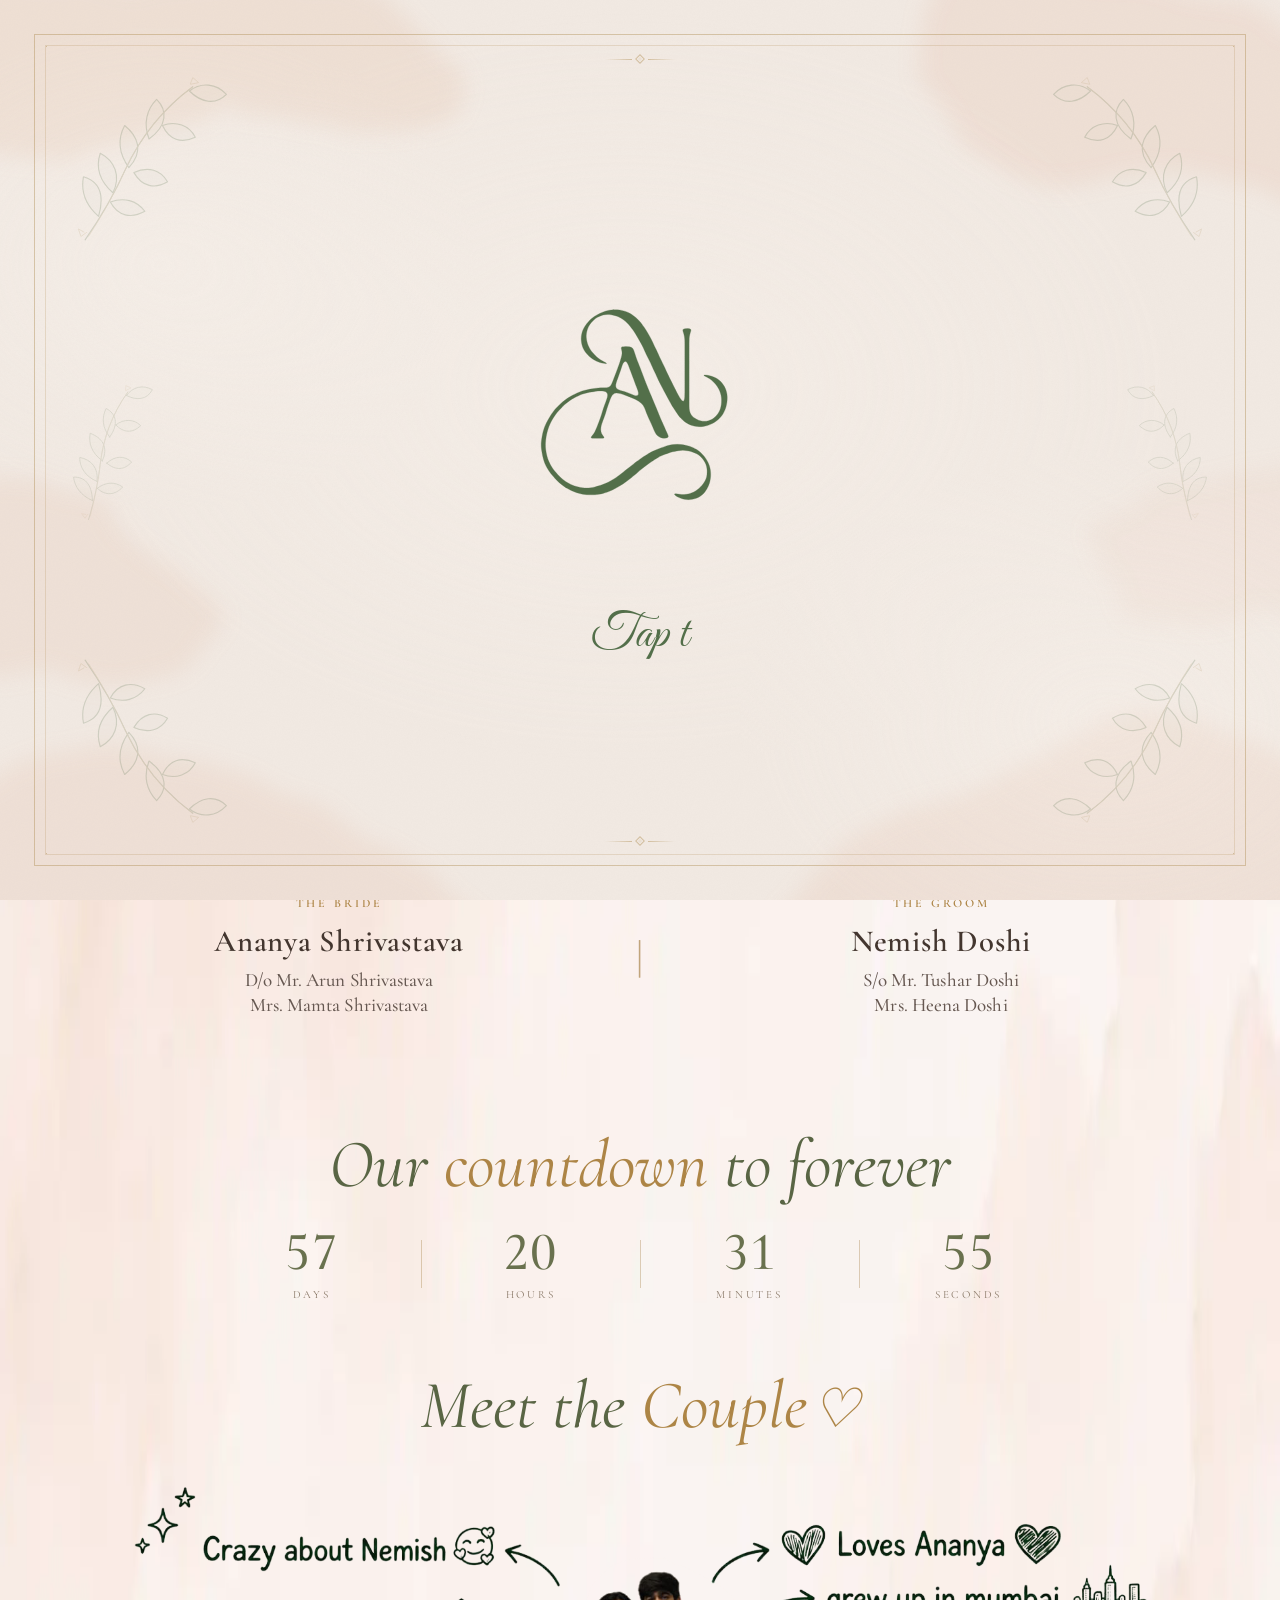
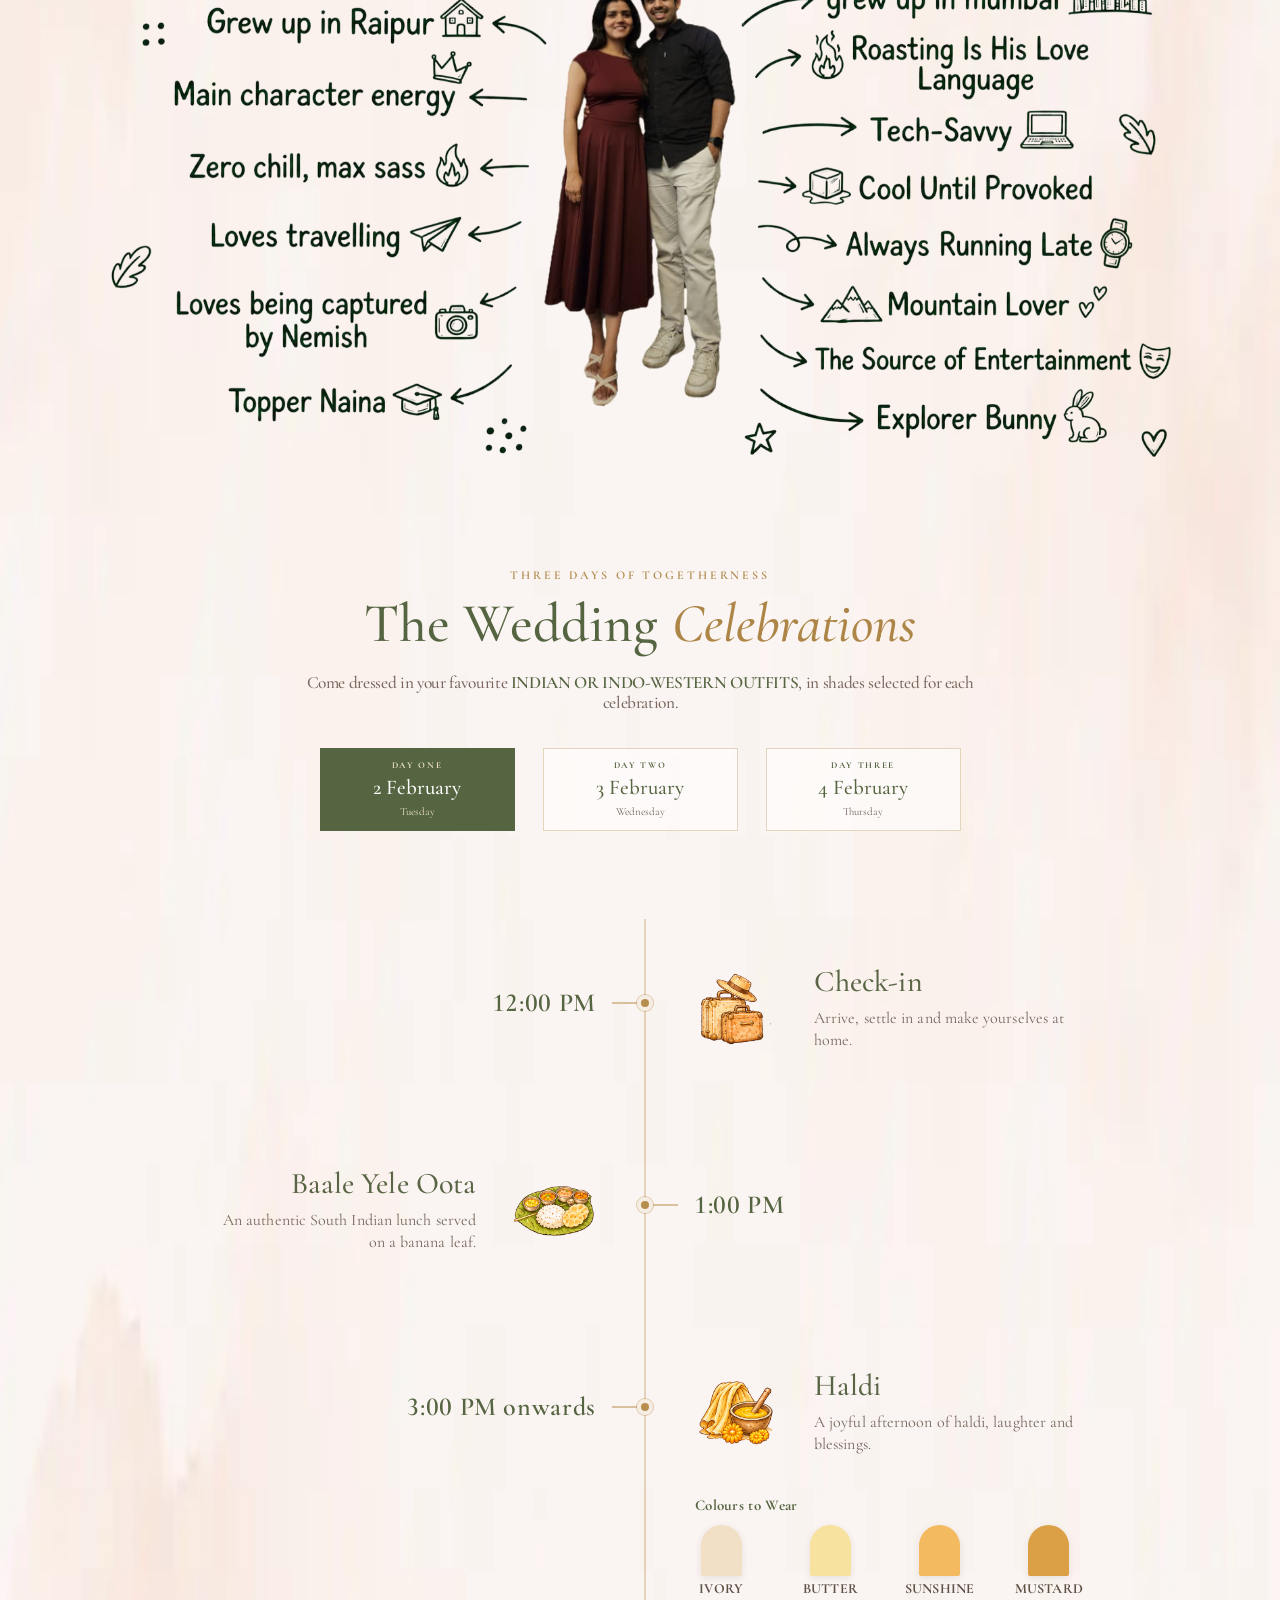
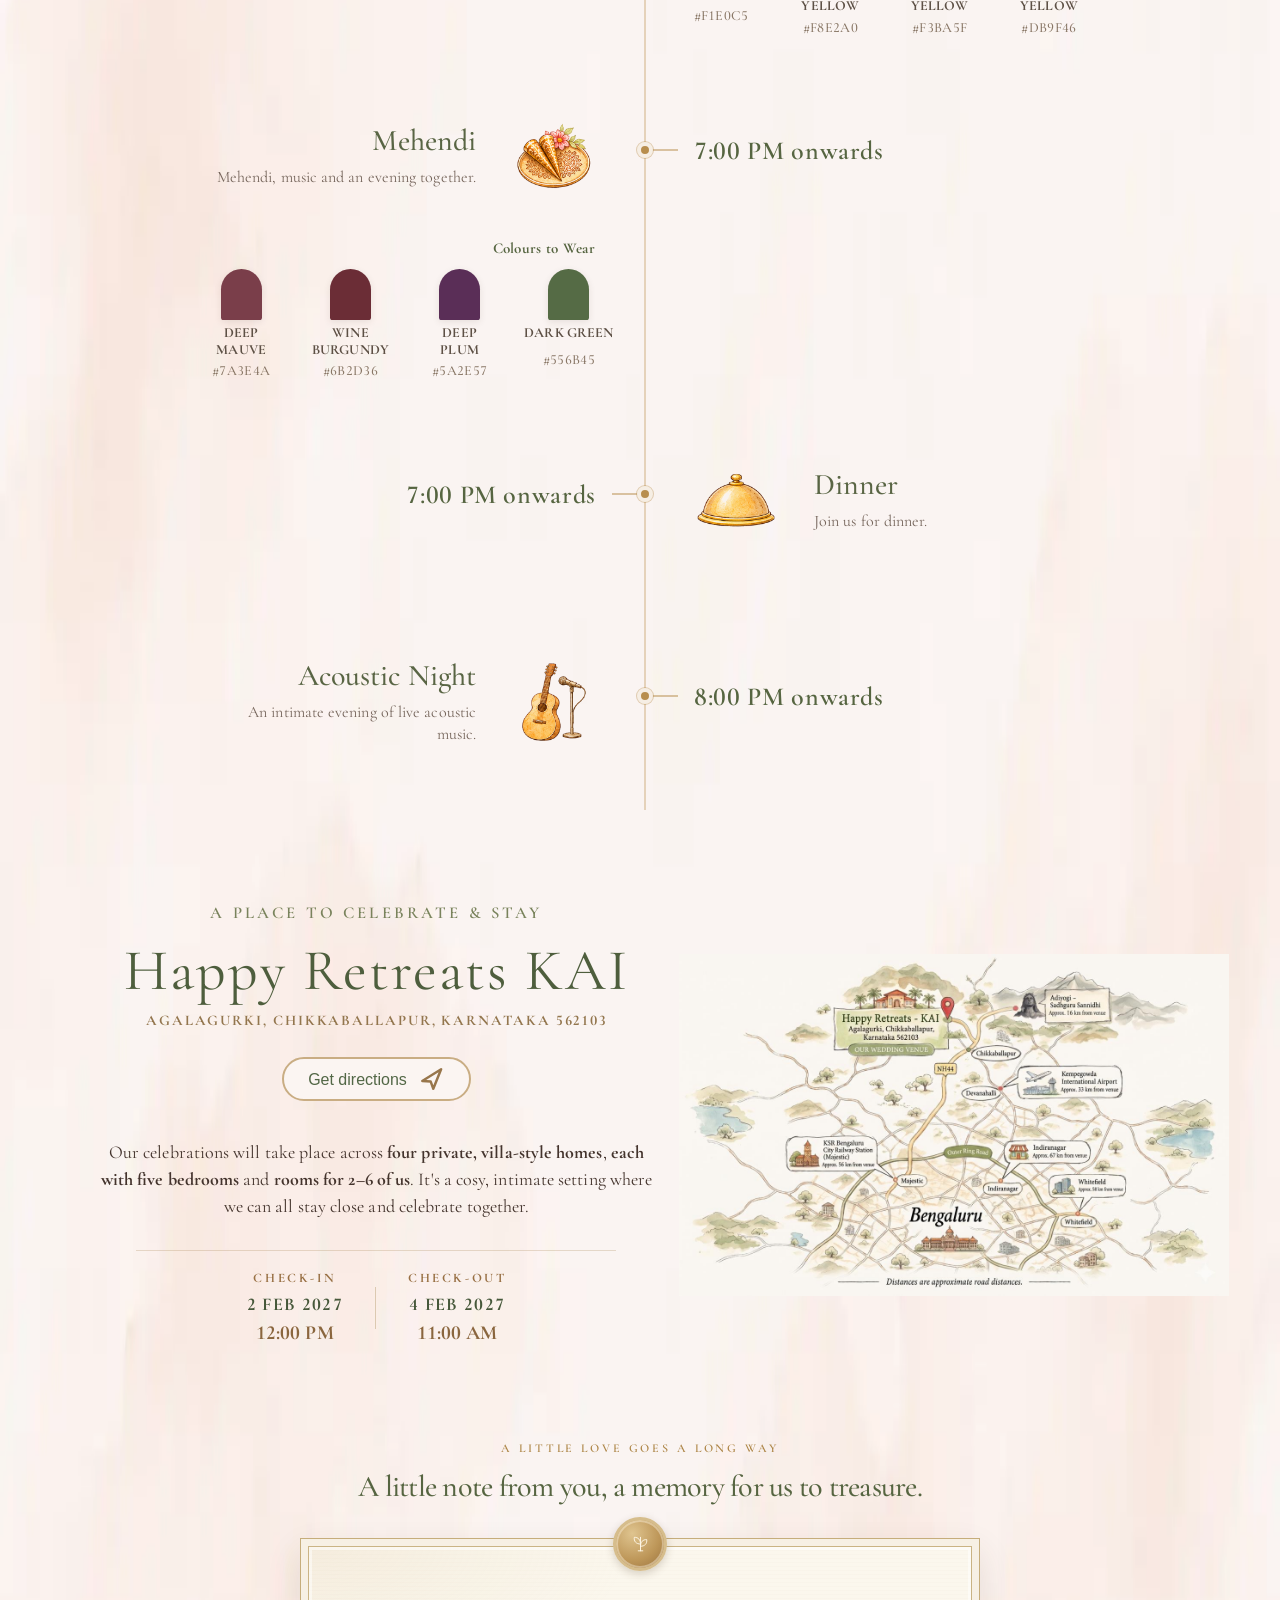
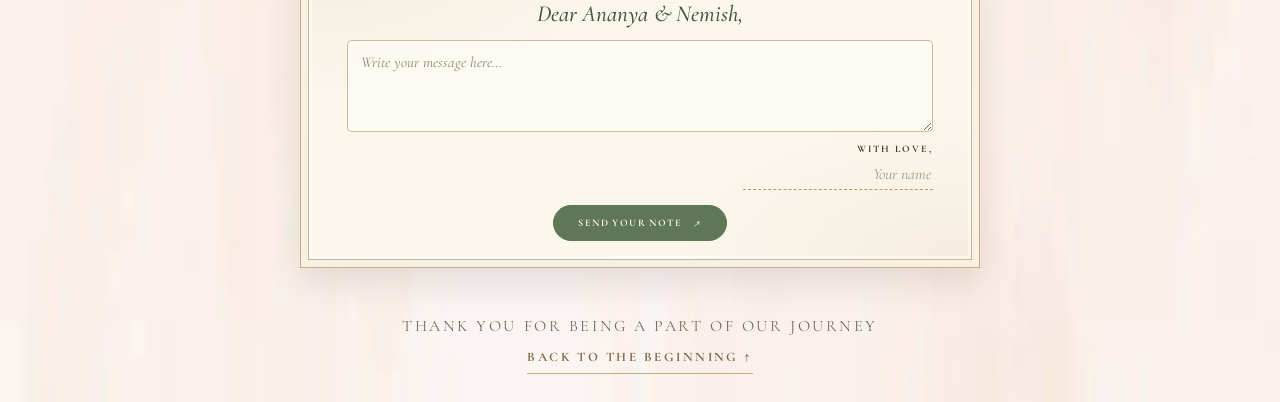
==== commit 8656531f: "Revert social preview metadata changes from PRs #89 and #90" ====
--- a/index.html
+++ b/index.html
@@ -9,13 +9,13 @@
   <meta property="og:type" content="website">
   <meta property="og:title" content="Ananya &amp; Nemish | Wedding Invitation">
   <meta property="og:description" content="We invite you to celebrate the wedding of Ananya and Nemish · 2–3 February 2027 · Bangalore, Karnataka.">
-  <meta property="og:url" content="https://www.ananya-nemish.in/">
-  <meta property="og:image" content="https://www.ananya-nemish.in/assets/Elegant%20Olive%20Wedding%20Invite%20mobile.png">
+  <meta property="og:url" content="https://anu97github.github.io/ananya-nemish-wedding/">
+  <meta property="og:image" content="https://raw.githubusercontent.com/anu97github/ananya-nemish-wedding/main/assets/Elegant%20Ananya%20and%20Nemish%20Wedding%20Invitation%20laptop.png">
   <meta property="og:image:alt" content="The wedding invitation hero image with the AN monogram, hands with rings, and Ananya and Nemish's wedding date and location">
   <meta name="twitter:card" content="summary_large_image">
   <meta name="twitter:title" content="Ananya &amp; Nemish | Wedding Invitation">
   <meta name="twitter:description" content="2–3 February 2027 · Bangalore, Karnataka">
-  <meta name="twitter:image" content="https://www.ananya-nemish.in/assets/Elegant%20Olive%20Wedding%20Invite%20mobile.png">
+  <meta name="twitter:image" content="https://raw.githubusercontent.com/anu97github/ananya-nemish-wedding/main/assets/Elegant%20Ananya%20and%20Nemish%20Wedding%20Invitation%20laptop.png">
   <title>Ananya &amp; Nemish | Wedding Invitation · 2–3 February 2027</title>
   <link rel="icon" type="image/png" href="assets/an-reverse.png">
   <link rel="apple-touch-icon" href="assets/an-reverse.png">
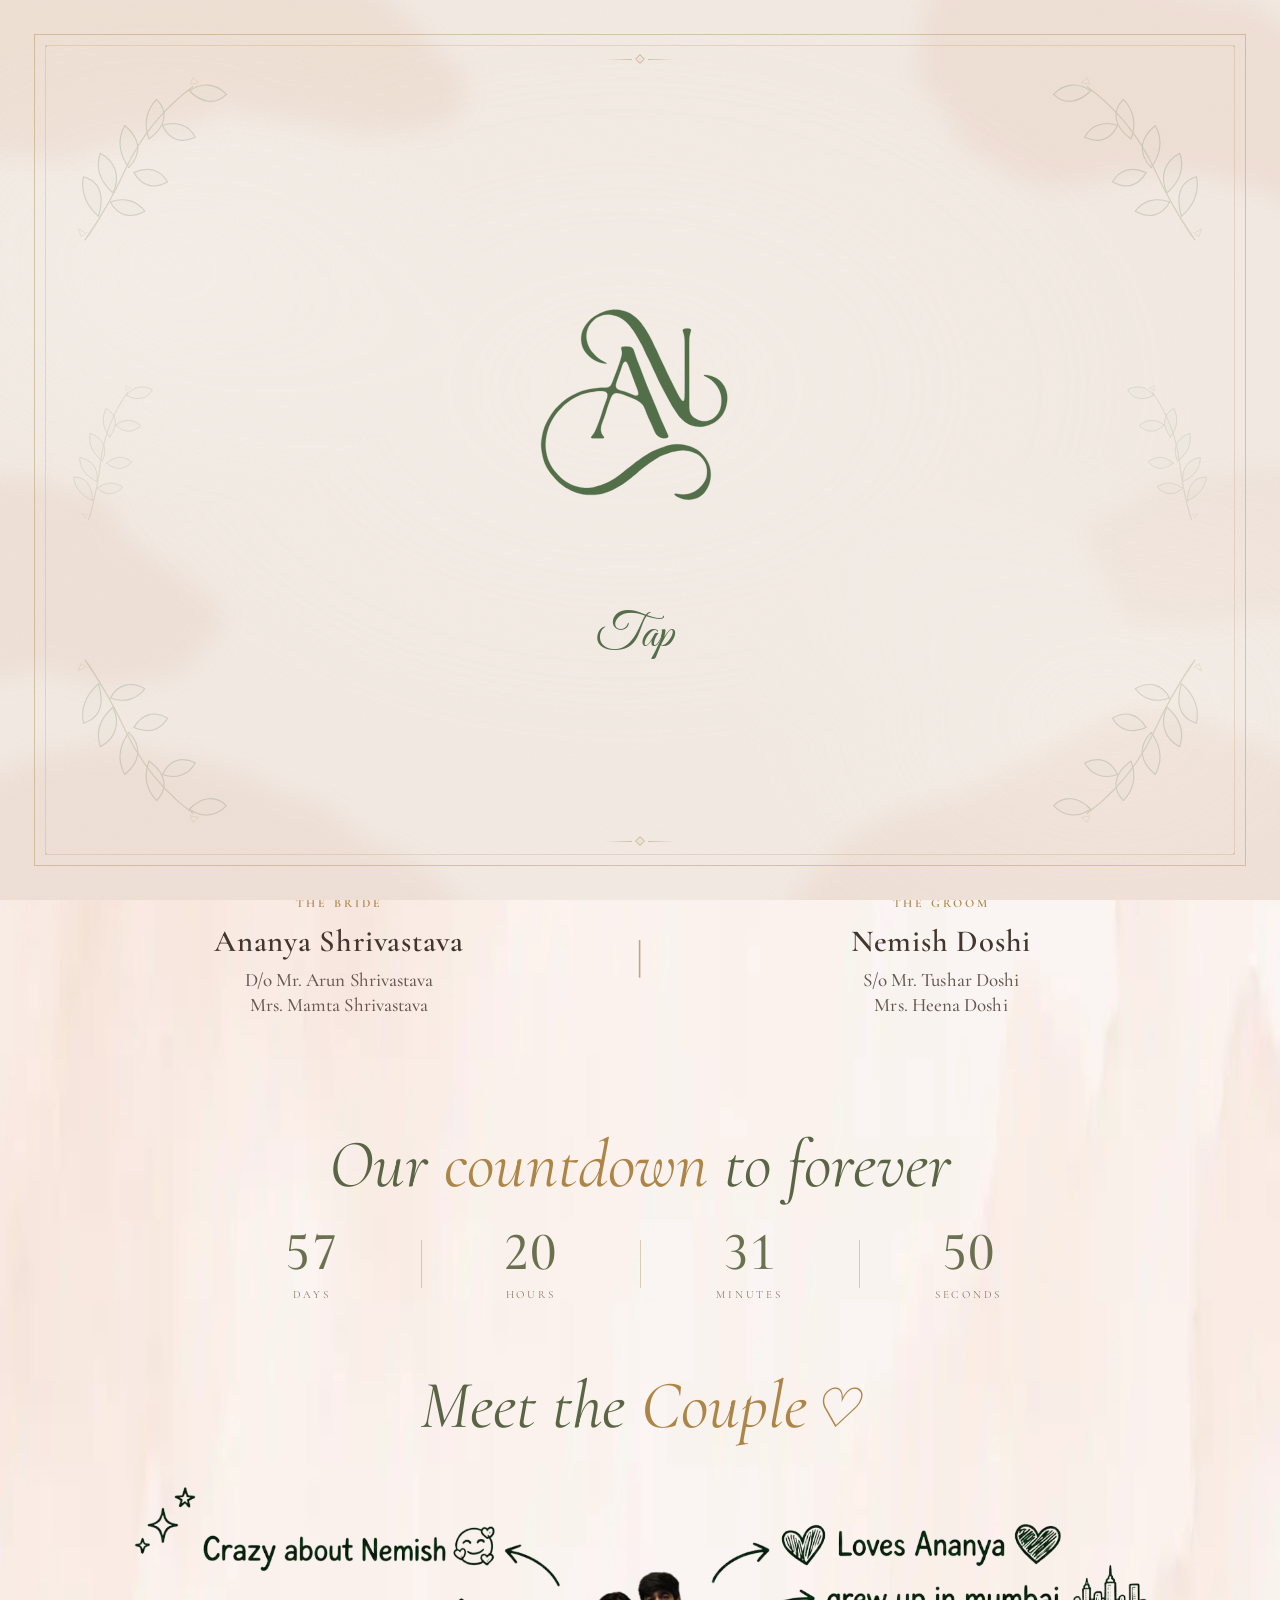
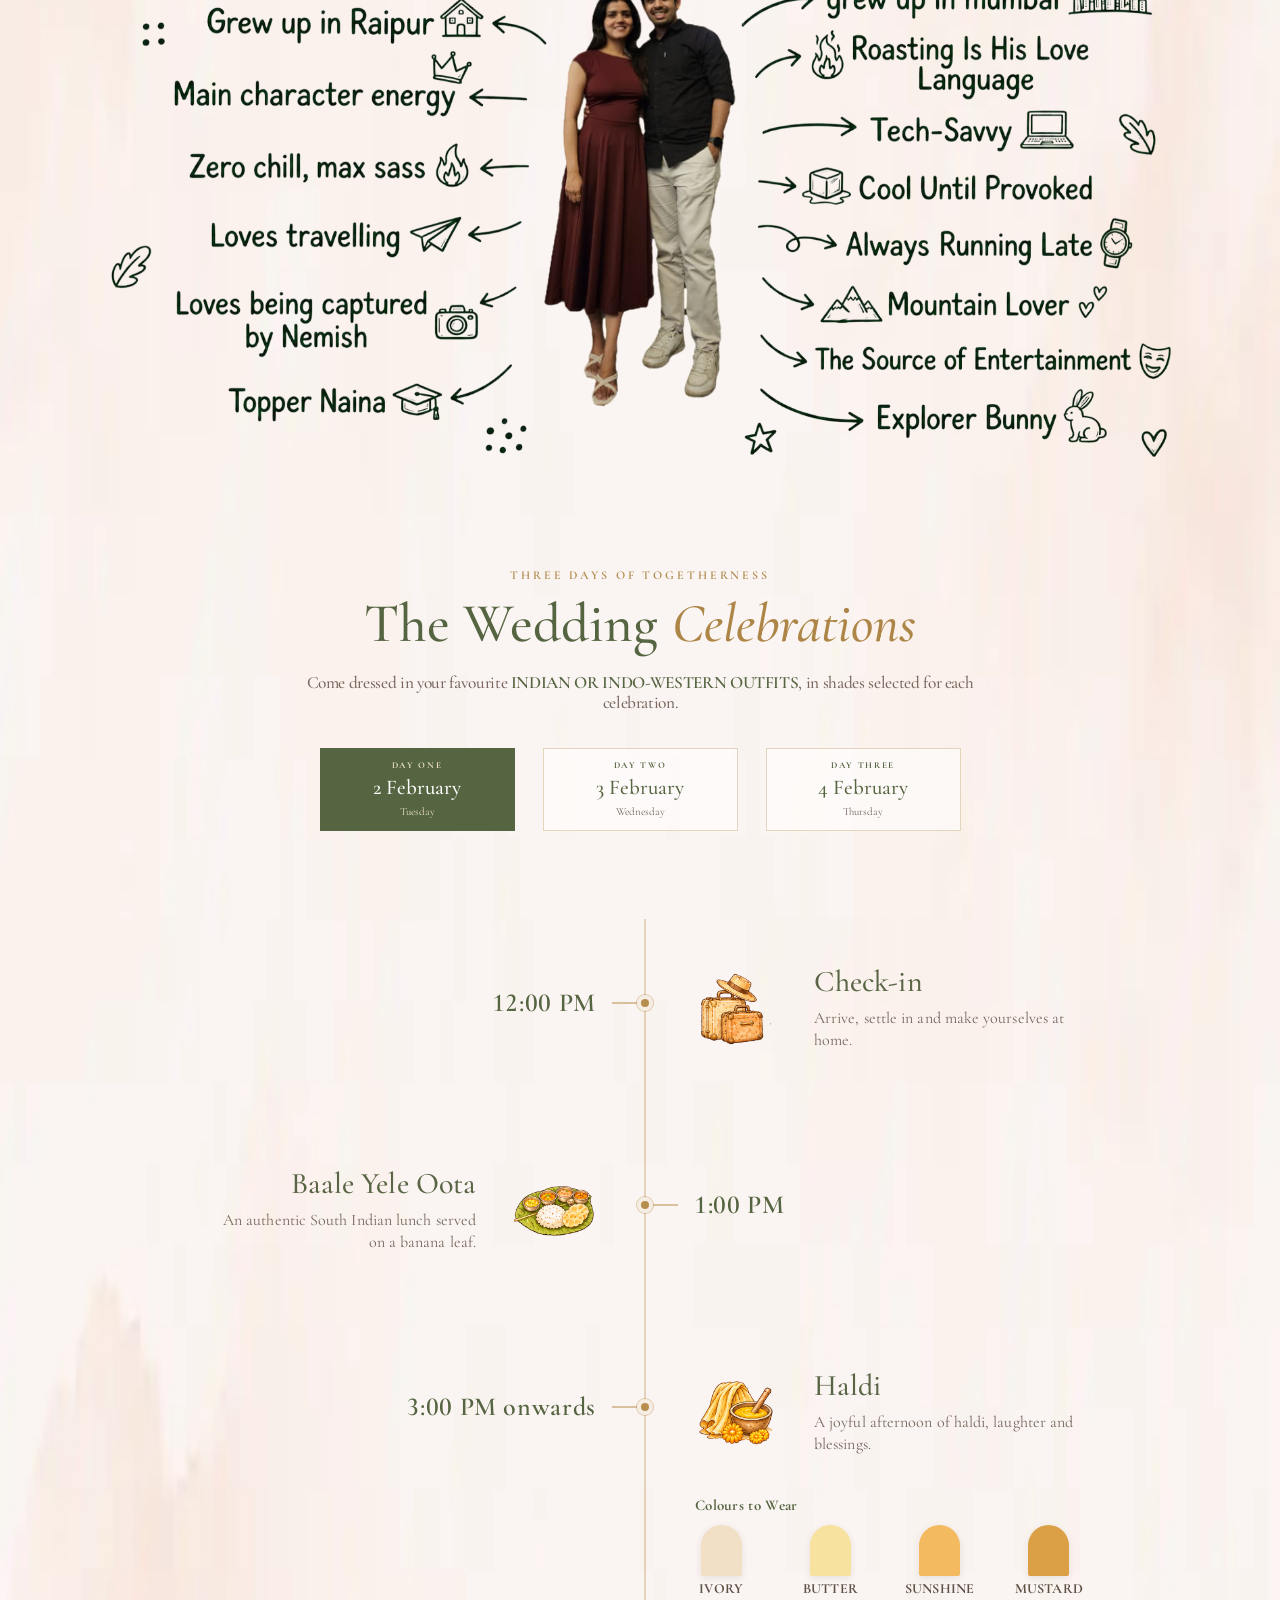
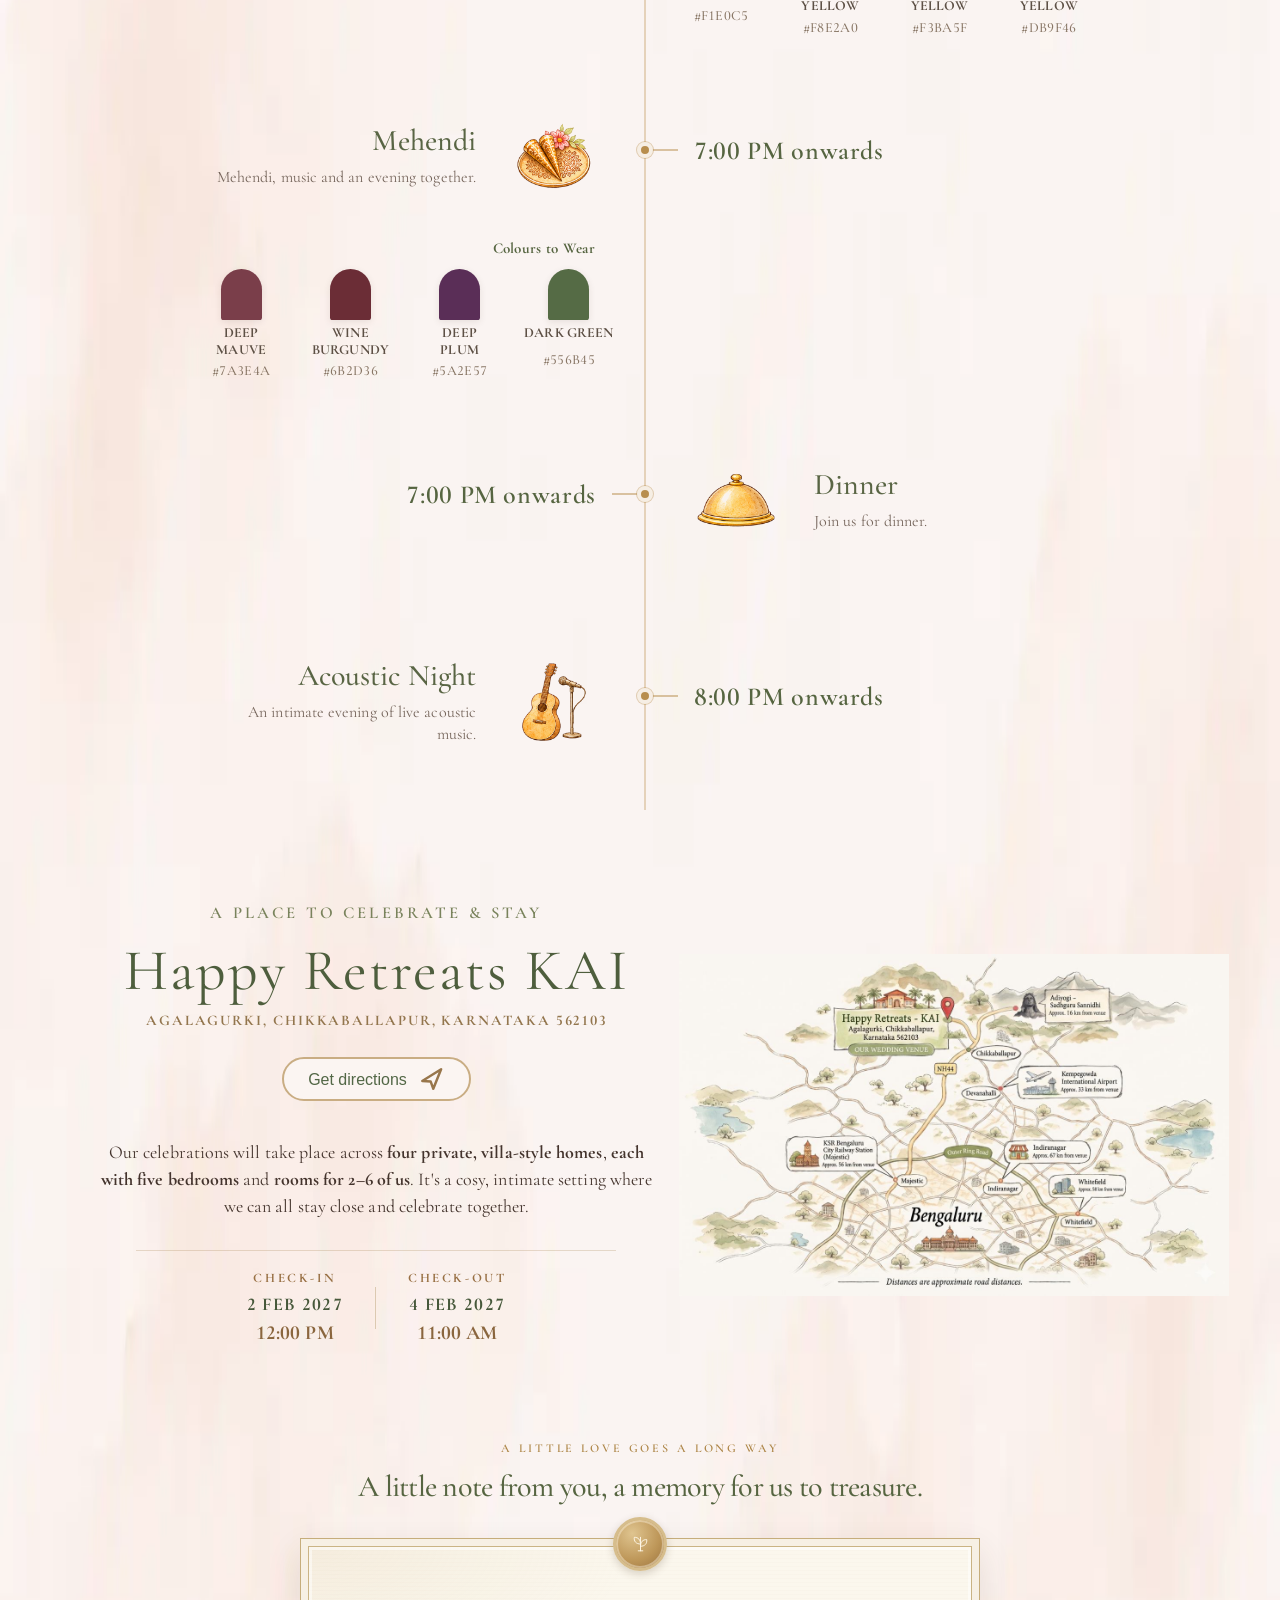
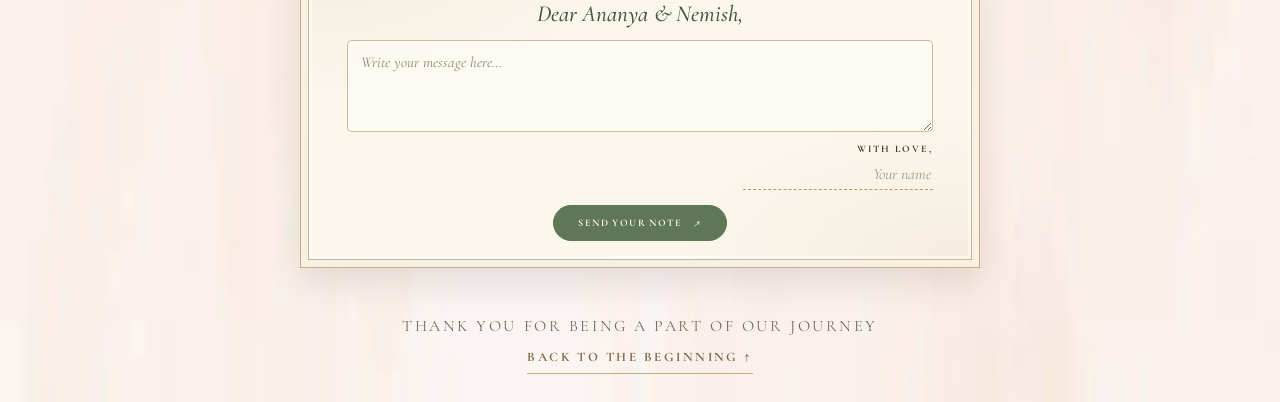
==== commit c6da3cef: "Fix grammar in union of two families heading" ====
--- a/index.html
+++ b/index.html
@@ -62,7 +62,7 @@
     <section class="families-countdown-section" id="families">
       <div class="families-section">
       <div class="families-heading">
-        <p class="eyebrow">AN UNION OF TWO FAMILIES</p>
+        <p class="eyebrow">A UNION OF TWO FAMILIES</p>
         <h2>with love &amp; blessings</h2>
         <div class="ornament-divider"><span></span><b>✥</b><span></span></div>
       </div>
